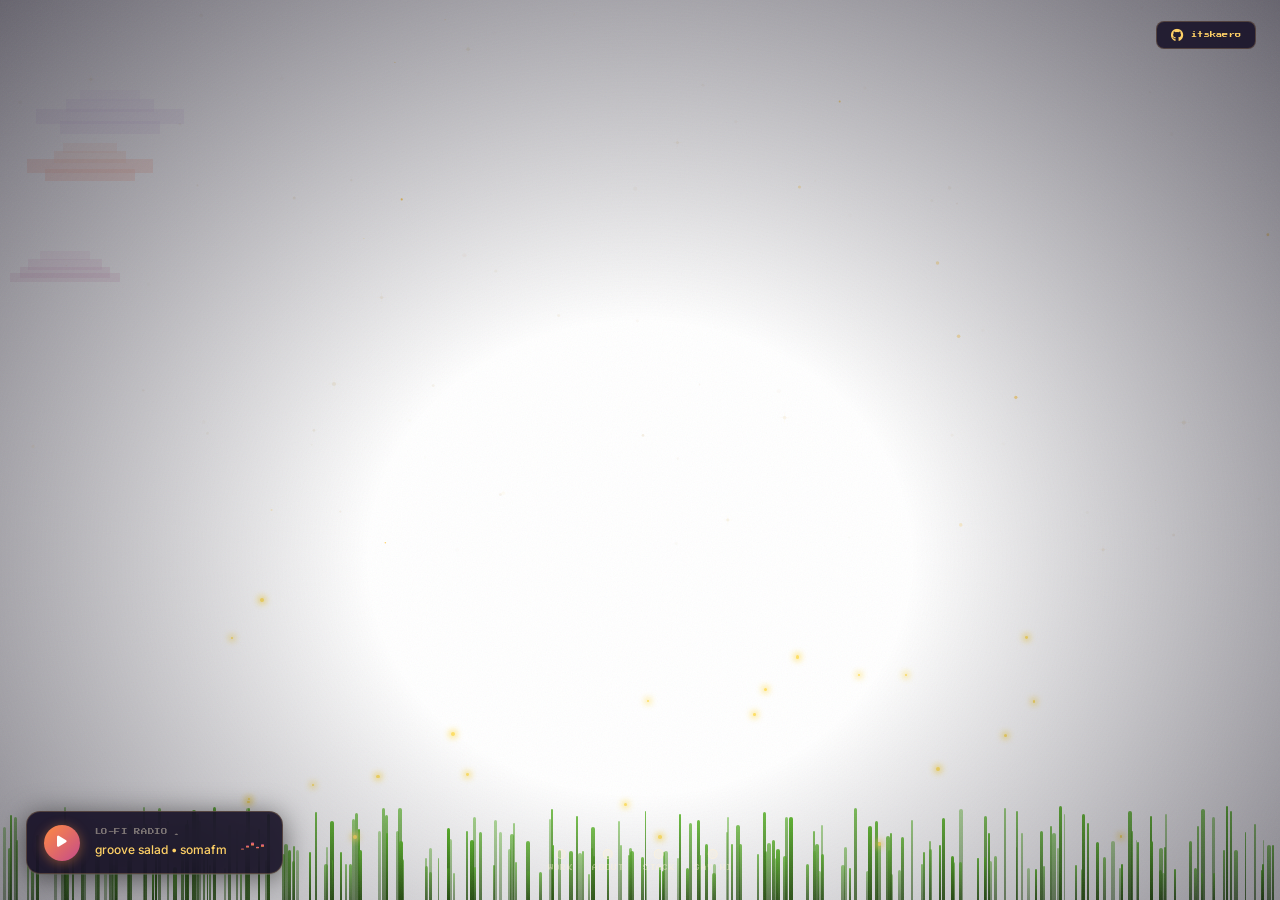
==== index.html @ 616d2897 "Update index.html" ====
﻿<!DOCTYPE html>
<html lang="en">
<head>
  <meta charset="UTF-8" />
  <meta name="viewport" content="width=device-width, initial-scale=1.0" />
  <title>KAERO  lo-fi</title>
  <link href="https://fonts.googleapis.com/css2?family=Press+Start+2P&family=Inter:wght@300;400;500&display=swap" rel="stylesheet" />
  <link rel="stylesheet" href="https://cdnjs.cloudflare.com/ajax/libs/font-awesome/6.5.0/css/all.min.css" />
  <style>
    *, *::before, *::after { margin:0; padding:0; box-sizing:border-box; }
    html, body { width:100%; height:100%; overflow:hidden; font-family:'Inter',sans-serif; }

    /* SCENE */
    #scene {
      position:fixed; inset:0;
      background:url('./banner.png') center center / cover no-repeat;
      overflow:hidden;
    }
    #grain {
      position:absolute; inset:0; z-index:10; pointer-events:none;
      opacity:.055;
      background-image:url("data:image/svg+xml,%3Csvg xmlns='http://www.w3.org/2000/svg' width='250' height='250'%3E%3Cfilter id='n'%3E%3CfeTurbulence type='fractalNoise' baseFrequency='.8' numOctaves='4' stitchTiles='stitch'/%3E%3C/filter%3E%3Crect width='250' height='250' filter='url(%23n)'/%3E%3C/svg%3E");
      background-repeat:repeat;
    }
    #vignette {
      position:absolute; inset:0; z-index:9; pointer-events:none;
      background:radial-gradient(ellipse at 50% 62%, transparent 30%, rgba(8,4,20,.62) 100%);
    }
    #star-canvas { position:absolute; top:0; left:0; width:100%; height:68%; z-index:2; pointer-events:none; }

    /* CLOUDS */
    .cloud { position:absolute; z-index:3; pointer-events:none; }
    .cloud-1 { top:15%; animation:driftCloud 52s linear infinite; }
    .cloud-2 { top:27%; animation:driftCloud 72s linear infinite; animation-delay:-28s; opacity:.5; }
    .cloud-3 { top:9%;  animation:driftCloud 95s linear infinite; animation-delay:-55s; opacity:.32; }
    @keyframes driftCloud { from{left:-270px} to{left:calc(100vw + 270px)} }

    /* GRASS */
    #grass-layer { position:absolute; bottom:0; left:0; right:0; height:21%; z-index:4; pointer-events:none; overflow:hidden; }
    .blade {
      position:absolute; bottom:0; border-radius:2px 2px 0 0;
      transform-origin:bottom center;
      background:linear-gradient(to top,#2a5710,#5cb82a);
      animation:sway ease-in-out infinite;
    }
    @keyframes sway { 0%,100%{transform:rotate(-5deg)} 50%{transform:rotate(5deg)} }

    /* FIREFLIES */
    .ff {
      position:absolute; border-radius:50%; background:#ffe066;
      box-shadow:0 0 6px 2px rgba(255,224,102,.88); z-index:5; pointer-events:none;
      animation:floatFF linear infinite;
    }
    @keyframes floatFF {
      0%  {transform:translate(0,0) scale(0);opacity:0}
      10% {transform:translate(6px,-14px) scale(1);opacity:1}
      50% {transform:translate(-10px,-55px) scale(1.2);opacity:.8}
      90% {opacity:.2}
      100%{transform:translate(4px,-110px) scale(.35);opacity:0}
    }

    /* PLAYER */
    #player {
      position:fixed; bottom:1.6rem; left:1.6rem; z-index:50;
      display:flex; align-items:center; gap:.9rem; padding:.8rem 1.1rem;
      background:rgba(15,9,32,.87); border:1px solid rgba(255,198,115,.22);
      border-radius:14px; backdrop-filter:blur(18px); -webkit-backdrop-filter:blur(18px);
      box-shadow:0 4px 28px rgba(0,0,0,.55); min-width:188px;
      transition:box-shadow .3s;
    }
    #player:hover { box-shadow:0 6px 36px rgba(0,0,0,.6),0 0 20px rgba(255,160,60,.12); }
    #play-btn {
      width:36px; height:36px; border-radius:50%;
      background:linear-gradient(135deg,#FF8B42,#c54b8a); border:none; cursor:pointer;
      display:flex; align-items:center; justify-content:center;
      color:#fff; font-size:.8rem; flex-shrink:0;
      box-shadow:0 2px 12px rgba(255,139,66,.45);
      transition:transform .2s,box-shadow .2s;
    }
    #play-btn:hover{transform:scale(1.12);box-shadow:0 4px 20px rgba(255,139,66,.65)}
    .pmeta{flex:1;min-width:0}
    .plabel{font-family:'Press Start 2P',monospace;font-size:.4rem;color:rgba(255,242,215,.42);letter-spacing:.1em;text-transform:uppercase;margin-bottom:.3rem}
    .ptrack{font-size:.75rem;font-weight:500;color:#FFD166;white-space:nowrap;overflow:hidden;text-overflow:ellipsis}
    .eqw{display:flex;align-items:flex-end;gap:2px;height:16px}
    .eqb{width:3px;border-radius:1px;background:linear-gradient(to top,#FF8B42,#c54b8a);animation:eqB .8s ease-in-out infinite}
    .eqb:nth-child(1){animation-delay:0s;height:4px}
    .eqb:nth-child(2){animation-delay:.1s;height:9px}
    .eqb:nth-child(3){animation-delay:.2s;height:14px}
    .eqb:nth-child(4){animation-delay:.15s;height:7px}
    .eqb:nth-child(5){animation-delay:.05s;height:11px}
    @keyframes eqB{0%,100%{transform:scaleY(.22)}50%{transform:scaleY(1)}}
    .eqw.off .eqb{animation-play-state:paused;transform:scaleY(.22)}

    /* NAV DOTS */
    #nav-dots{position:fixed;bottom:1.8rem;left:50%;transform:translateX(-50%);z-index:50;display:flex;gap:1.2rem;align-items:center}
    .ndot{display:flex;flex-direction:column;align-items:center;gap:.38rem;background:none;border:none;cursor:pointer;padding:0;transition:transform .2s}
    .ndot:hover{transform:translateY(-4px)}
    .ndc{width:10px;height:10px;border-radius:50%;background:rgba(255,242,215,.26);border:1.5px solid rgba(255,242,215,.52);transition:background .25s,box-shadow .25s}
    .ndot:hover .ndc,.ndot.on .ndc{background:#FFD166;box-shadow:0 0 8px rgba(255,209,102,.88),0 0 18px rgba(255,209,102,.28)}
    .ndl{font-family:'Press Start 2P',monospace;font-size:.36rem;color:rgba(255,242,215,.42);letter-spacing:.06em;text-transform:uppercase}
    .ndot:hover .ndl,.ndot.on .ndl{color:#FFD166}

    /* CORNER */
    #corner{position:fixed;top:1.3rem;right:1.5rem;z-index:50;display:flex;gap:.6rem;align-items:center}
    .clink{display:flex;align-items:center;gap:.42rem;padding:.42rem .85rem;background:rgba(15,9,32,.82);border:1px solid rgba(255,198,115,.22);border-radius:8px;backdrop-filter:blur(14px);-webkit-backdrop-filter:blur(14px);color:#FFD166;text-decoration:none;font-family:'Press Start 2P',monospace;font-size:.38rem;letter-spacing:.05em;transition:transform .2s,border-color .2s,box-shadow .2s}
    .clink i{font-size:.82rem}
    .clink:hover{transform:translateY(-2px);border-color:rgba(255,198,115,.5);box-shadow:0 4px 18px rgba(0,0,0,.45)}

    /* PANELS */
    .pbdrop{position:fixed;inset:0;z-index:199;background:rgba(4,2,14,.52);opacity:0;pointer-events:none;transition:opacity .35s;backdrop-filter:blur(2px)}
    .pbdrop.open{opacity:1;pointer-events:auto}
    .panel{position:fixed;top:0;right:-105%;width:min(460px,100vw);height:100%;z-index:200;background:rgba(12,7,28,.94);border-left:1px solid rgba(255,198,115,.17);backdrop-filter:blur(26px);-webkit-backdrop-filter:blur(26px);overflow-y:auto;padding:2rem 1.8rem;transition:right .42s cubic-bezier(.22,1,.36,1);display:flex;flex-direction:column}
    .panel.open{right:0}
    .panel::-webkit-scrollbar{width:3px}
    .panel::-webkit-scrollbar-track{background:transparent}
    .panel::-webkit-scrollbar-thumb{background:rgba(255,198,115,.24);border-radius:3px}
    .ph{display:flex;align-items:center;justify-content:space-between;margin-bottom:1.8rem;padding-bottom:1rem;border-bottom:1px solid rgba(255,198,115,.13)}
    .pht{font-family:'Press Start 2P',monospace;font-size:.58rem;color:#FFD166;letter-spacing:.12em}
    .pclose{width:30px;height:30px;background:none;border:1px solid rgba(255,198,115,.22);border-radius:7px;color:rgba(255,242,215,.52);cursor:pointer;font-size:.7rem;display:flex;align-items:center;justify-content:center;transition:border-color .2s,color .2s}
    .pclose:hover{border-color:#FFD166;color:#FFD166}

    /* project card */
    .pcard{display:flex;flex-direction:column;gap:.6rem;padding:1.15rem 1.1rem;background:rgba(255,255,255,.038);border:1px solid rgba(255,198,115,.14);border-radius:10px;margin-bottom:.85rem;text-decoration:none;color:inherit;position:relative;overflow:hidden;transition:background .22s,border-color .22s,transform .22s}
    .pcard::before{content:'';position:absolute;top:0;left:0;right:0;height:2px;background:linear-gradient(90deg,#FF8B42,#c54b8a);transform:scaleX(0);transform-origin:left;transition:transform .3s}
    .pcard:hover{background:rgba(255,255,255,.065);border-color:rgba(255,198,115,.35);transform:translateX(5px)}
    .pcard:hover::before{transform:scaleX(1)}
    .pct{display:flex;align-items:center;justify-content:space-between}
    .pci{color:#FFD166;font-size:1rem}
    .pca{color:rgba(255,242,215,.22);font-size:.75rem;transition:color .2s,transform .2s}
    .pcard:hover .pca{color:#FFD166;transform:translate(3px,-3px)}
    .pcn{font-family:'Press Start 2P',monospace;font-size:.46rem;color:#f5f0e8;letter-spacing:.04em;line-height:1.9}
    .pcd{font-size:.78rem;color:rgba(255,242,215,.48);line-height:1.65}
    .ptags{display:flex;flex-wrap:wrap;gap:.4rem}
    .ptag{padding:.2rem .65rem;border-radius:99px;font-size:.65rem;font-weight:600;border:1px solid}
    .t-ts{color:#60a5fa;border-color:rgba(96,165,250,.3);background:rgba(96,165,250,.08)}
    .t-py{color:#fbbf24;border-color:rgba(251,191,36,.3);background:rgba(251,191,36,.08)}
    .t-html{color:#fb923c;border-color:rgba(251,146,60,.3);background:rgba(251,146,60,.08)}
    .t-js{color:#facc15;border-color:rgba(250,204,21,.3);background:rgba(250,204,21,.08)}
    .t-med{color:#e879f9;border-color:rgba(232,121,249,.3);background:rgba(232,121,249,.08)}

    /* about rows */
    .arow{display:flex;align-items:flex-start;gap:.85rem;padding:.9rem 0;border-bottom:1px solid rgba(255,198,115,.1)}
    .arow:last-child{border-bottom:none}
    .aric{width:34px;height:34px;border-radius:8px;flex-shrink:0;background:rgba(255,198,115,.08);border:1px solid rgba(255,198,115,.17);display:flex;align-items:center;justify-content:center;color:#FFD166;font-size:.85rem}
    .artx h4{font-family:'Press Start 2P',monospace;font-size:.42rem;color:#f5f0e8;letter-spacing:.05em;margin-bottom:.35rem;line-height:1.9}
    .artx p{font-size:.77rem;color:rgba(255,242,215,.46);line-height:1.65}

    /* stack grid */
    .sgrid{display:grid;grid-template-columns:repeat(4,1fr);gap:.55rem}
    .si{background:rgba(255,255,255,.038);border:1px solid rgba(255,198,115,.13);border-radius:9px;padding:.65rem .35rem;display:flex;flex-direction:column;align-items:center;gap:.4rem;transition:background .2s,border-color .2s}
    .si:hover{background:rgba(255,198,115,.08);border-color:rgba(255,198,115,.3)}
    .si i{font-size:1.05rem}
    .si span{font-size:.54rem;color:rgba(255,242,215,.4);text-align:center;line-height:1.4}

    /* contact */
    .cclink{display:flex;align-items:center;gap:.75rem;padding:.85rem 1rem;background:rgba(255,255,255,.038);border:1px solid rgba(255,198,115,.14);border-radius:10px;text-decoration:none;color:rgba(255,242,215,.72);font-size:.83rem;margin-bottom:.7rem;transition:background .2s,border-color .2s,color .2s}
    .cclink:hover{background:rgba(255,198,115,.08);border-color:rgba(255,198,115,.38);color:#FFD166}
    .cclink i{width:18px;text-align:center;color:#FFD166;font-size:.9rem}

    .pbt{font-size:.82rem;color:rgba(255,242,215,.5);line-height:1.75;margin-bottom:1.4rem}
    .pbt em{color:#FFD166;font-style:normal}

    @media(max-width:500px){.panel{width:100vw}#player{bottom:3.8rem;min-width:160px}#nav-dots{gap:.9rem}}
  </style>
</head>
<body>
<div id="scene">
  <canvas id="star-canvas"></canvas>
  <div id="grain"></div>
  <div id="vignette"></div>
  <div class="cloud cloud-1">
    <svg width="180" height="54" viewBox="0 0 180 54" fill="none" xmlns="http://www.w3.org/2000/svg">
      <rect x="45" y="34" width="90"  height="12" fill="rgba(255,210,195,.44)"/>
      <rect x="27" y="24" width="126" height="14" fill="rgba(255,210,195,.44)"/>
      <rect x="54" y="16" width="72"  height="12" fill="rgba(255,220,205,.38)"/>
      <rect x="63" y="8"  width="54"  height="10" fill="rgba(255,225,210,.32)"/>
    </svg>
  </div>
  <div class="cloud cloud-2">
    <svg width="130" height="42" viewBox="0 0 130 42" fill="none">
      <rect x="20" y="24" width="90"  height="11" fill="rgba(215,158,192,.38)"/>
      <rect x="10" y="30" width="110" height="9"  fill="rgba(215,158,192,.38)"/>
      <rect x="28" y="16" width="74"  height="11" fill="rgba(225,168,202,.33)"/>
      <rect x="40" y="8"  width="50"  height="9"  fill="rgba(230,174,208,.28)"/>
    </svg>
  </div>
  <div class="cloud cloud-3">
    <svg width="220" height="60" viewBox="0 0 220 60" fill="none">
      <rect x="60" y="40" width="100" height="13" fill="rgba(185,148,218,.32)"/>
      <rect x="36" y="28" width="148" height="15" fill="rgba(185,148,218,.32)"/>
      <rect x="66" y="18" width="88"  height="13" fill="rgba(195,156,226,.28)"/>
      <rect x="80" y="9"  width="60"  height="11" fill="rgba(200,161,230,.22)"/>
    </svg>
  </div>
  <div id="grass-layer"></div>
</div>

<div id="corner">
  <a class="clink" href="https://github.com/itskaero" target="_blank" rel="noopener">
    <i class="fab fa-github"></i> itskaero
  </a>
</div>

<div id="player">
  <button id="play-btn" aria-label="Play lo-fi radio">
    <i class="fas fa-play" id="play-ico"></i>
  </button>
  <div class="pmeta">
    <div class="plabel">lo-fi radio &#x2601;</div>
    <div class="ptrack">groove salad &#x2022; somafm</div>
  </div>
  <div class="eqw off" id="eqw">
    <div class="eqb"></div><div class="eqb"></div><div class="eqb"></div>
    <div class="eqb"></div><div class="eqb"></div>
  </div>
</div>

<audio id="lofi-audio" loop preload="none">
  <source src="https://ice6.somafm.com/groovesalad-128-mp3" type="audio/mpeg"/>
  <source src="https://ice2.somafm.com/groovesalad-128-mp3" type="audio/mpeg"/>
</audio>

<div id="nav-dots">
  <button class="ndot" onclick="openPanel('projects')">
    <div class="ndc"></div><span class="ndl">work</span>
  </button>
  <button class="ndot" onclick="openPanel('about')">
    <div class="ndc"></div><span class="ndl">about</span>
  </button>
  <button class="ndot" onclick="openPanel('stack')">
    <div class="ndc"></div><span class="ndl">stack</span>
  </button>
  <button class="ndot" onclick="openPanel('contact')">
    <div class="ndc"></div><span class="ndl">say hi</span>
  </button>
</div>

<div class="pbdrop" id="backdrop" onclick="closePanel()"></div>

<div class="panel" id="panel-projects">
  <div class="ph">
    <span class="pht">// my work</span>
    <button class="pclose" onclick="closePanel()"><i class="fas fa-xmark"></i></button>
  </div>
  <a class="pcard" href="https://github.com/itskaero/clinicalledger" target="_blank" rel="noopener">
    <div class="pct"><i class="fas fa-notes-medical pci"></i><i class="fas fa-arrow-up-right pca"></i></div>
    <div class="pcn">clinicalledger</div>
    <p class="pcd">A GitHub-style collaborative platform transforming clinical notes, cases &amp; monthly insights into shared medical knowledge.</p>
    <div class="ptags"><span class="ptag t-ts">TypeScript</span><span class="ptag t-med">Healthcare</span></div>
  </a>
  <a class="pcard" href="https://github.com/itskaero/brawlhalla-leaderboard" target="_blank" rel="noopener">
    <div class="pct"><i class="fas fa-trophy pci"></i><i class="fas fa-arrow-up-right pca"></i></div>
    <div class="pcn">brawlhalla-leaderboard</div>
    <p class="pcd">Generates &amp; uploads leaderboard images for Brawlhalla players using their IDs, with optional webhook delivery.</p>
    <div class="ptags"><span class="ptag t-py">Python</span></div>
  </a>
  <a class="pcard" href="https://itskaero.github.io/antibiotogram" target="_blank" rel="noopener">
    <div class="pct"><i class="fas fa-bacterium pci"></i><i class="fas fa-arrow-up-right pca"></i></div>
    <div class="pcn">antibiotogram</div>
    <p class="pcd">Interactive antibiogram reference tool for rapid clinical decision support &mdash; navigate antibiotic susceptibility fast.</p>
    <div class="ptags"><span class="ptag t-html">HTML</span><span class="ptag t-med">Medical</span></div>
  </a>
  <a class="pcard" href="https://itskaero.github.io/opd-tracker" target="_blank" rel="noopener">
    <div class="pct"><i class="fas fa-clipboard-list pci"></i><i class="fas fa-arrow-up-right pca"></i></div>
    <div class="pcn">opd-tracker</div>
    <p class="pcd">Outpatient department tracker for patient data, appointments &amp; clinical flow &mdash; lightweight JavaScript frontend.</p>
    <div class="ptags"><span class="ptag t-js">JavaScript</span><span class="ptag t-med">Clinical</span></div>
  </a>
  <a class="pcard" href="https://itskaero.github.io/antiobiome" target="_blank" rel="noopener">
    <div class="pct"><i class="fas fa-baby pci"></i><i class="fas fa-arrow-up-right pca"></i></div>
    <div class="pcn">antibiome</div>
    <p class="pcd">Ward antibiogram utility tailored for  susceptibility profiles &amp; ward care settings.</p>
    <div class="ptags"><span class="ptag t-js">JavaScript</span><span class="ptag t-med">NICU</span></div>
  </a>
</div>

<div class="panel" id="panel-about">
  <div class="ph">
    <span class="pht">// about me</span>
    <button class="pclose" onclick="closePanel()"><i class="fas fa-xmark"></i></button>
  </div>
  <p class="pbt">Medical graduate &amp; hobbyist developer building intelligent tools at the intersection of <em>clinical practice and technology</em> &mdash; optimising workflows, improving outcomes, automating the tedious.</p>
  <div class="arow">
    <div class="aric"><i class="fas fa-hospital"></i></div>
    <div class="artx"><h4>Medical Technology</h4><p>Induction &amp; rotation tracking, clinical workflow automation, medical calculators &amp; hospital productivity dashboards.</p></div>
  </div>
  <div class="arow">
    <div class="aric"><i class="fas fa-robot"></i></div>
    <div class="artx"><h4>Bots &amp; Automation</h4><p>Advanced Discord bots, moderation systems, image generation pipelines &amp; custom stat leaderboards.</p></div>
  </div>
  <div class="arow">
    <div class="aric"><i class="fas fa-gamepad"></i></div>
    <div class="artx"><h4>Gaming Utilities</h4><p>Game stat dashboards, custom API integrations &amp; image-based ranking systems for competitive communities.</p></div>
  </div>
  <div class="arow">
    <div class="aric"><i class="fas fa-palette"></i></div>
    <div class="artx"><h4>Creative Side</h4><p>Sketching, digital drawing, photography &amp; gaming content &mdash; creativity in every line of code.</p></div>
  </div>
</div>

<div class="panel" id="panel-stack">
  <div class="ph">
    <span class="pht">// tech stack</span>
    <button class="pclose" onclick="closePanel()"><i class="fas fa-xmark"></i></button>
  </div>
  <p class="pbt">Languages, frameworks &amp; tools I reach for when building.</p>
  <div class="sgrid">
    <div class="si"><i class="fab fa-html5"     style="color:#fb923c"></i><span>HTML</span></div>
    <div class="si"><i class="fab fa-css3-alt"  style="color:#60a5fa"></i><span>CSS</span></div>
    <div class="si"><i class="fab fa-js-square" style="color:#facc15"></i><span>JS</span></div>
    <div class="si"><i class="fab fa-python"    style="color:#60a5fa"></i><span>Python</span></div>
    <div class="si"><i class="fab fa-vuejs"     style="color:#4ade80"></i><span>Vue</span></div>
    <div class="si"><i class="fab fa-node-js"   style="color:#4ade80"></i><span>Node</span></div>
    <div class="si"><i class="fab fa-git-alt"   style="color:#fb923c"></i><span>Git</span></div>
    <div class="si"><i class="fab fa-github"    style="color:#e0e6f0"></i><span>GitHub</span></div>
    <div class="si"><i class="fab fa-discord"   style="color:#818cf8"></i><span>Discord</span></div>
    <div class="si"><i class="fas fa-database"  style="color:#fbbf24"></i><span>REST APIs</span></div>
    <div class="si"><i class="fas fa-terminal"  style="color:#e879f9"></i><span>Scripting</span></div>
    <div class="si"><i class="fas fa-heartbeat" style="color:#f87171"></i><span>MedTech</span></div>
  </div>
</div>

<div class="panel" id="panel-contact">
  <div class="ph">
    <span class="pht">// say hi</span>
    <button class="pclose" onclick="closePanel()"><i class="fas fa-xmark"></i></button>
  </div>
  <p class="pbt">Building something in healthcare or want to collaborate? Always open to a chat.</p>
  <a class="cclink" href="mailto:itskaerox@gmail.com"><i class="fas fa-envelope"></i> itskaerox@gmail.com</a>
  <a class="cclink" href="https://github.com/itskaerox" target="_blank" rel="noopener"><i class="fab fa-github"></i> github.com/itskaerox</a>
  <a class="cclink" href="https://discord.com/users/kae._.ro" target="_blank" rel="noopener"><i class="fab fa-discord"></i> kae._.ro on Discord</a>
</div>

<script>
  /* STARS */
  (function(){
    const c=document.getElementById('star-canvas'),x=c.getContext('2d');
    let S=[];
    function resize(){c.width=window.innerWidth;c.height=window.innerHeight*.68;spawn();}
    function rand(a,b){return Math.random()*(b-a)+a;}
    function spawn(){
      S=[];
      const n=Math.floor(c.width*c.height/5600);
      for(let i=0;i<n;i++){
        S.push({
          x:rand(0,c.width),y:rand(0,c.height*.92),
          r:rand(.55,2.2),base:rand(.25,1),
          spd:rand(.008,.025),ph:rand(0,Math.PI*2),
          gold:Math.random()>.82
        });
      }
    }
    let t=0;
    function draw(){
      x.clearRect(0,0,c.width,c.height);
      t+=.014;
      S.forEach(s=>{
        const a=s.base*(.4+.6*Math.sin(t*s.spd*55+s.ph));
        x.beginPath();
        x.arc(s.x,s.y,s.r,0,Math.PI*2);
        x.fillStyle=s.gold?`rgba(255,209,102,${a})`:`rgba(245,239,228,${a})`;
        x.fill();
        if(s.r>1.55&&a>.55){
          x.strokeStyle=`rgba(255,238,200,${a*.4})`;
          x.lineWidth=.5;
          x.beginPath();
          x.moveTo(s.x-s.r*2.8,s.y);x.lineTo(s.x+s.r*2.8,s.y);
          x.moveTo(s.x,s.y-s.r*2.8);x.lineTo(s.x,s.y+s.r*2.8);
          x.stroke();
        }
      });
      requestAnimationFrame(draw);
    }
    window.addEventListener('resize',resize);
    resize();draw();
  })();

  /* GRASS */
  (function(){
    const layer=document.getElementById('grass-layer');
    const n=Math.floor(window.innerWidth/5.2);
    for(let i=0;i<n;i++){
      const b=document.createElement('div');
      b.className='blade';
      const h=26+Math.random()*68;
      b.style.cssText=`left:${(i/n)*100+(Math.random()-.5)*2}%;height:${h}px;opacity:${.44+Math.random()*.56};animation-duration:${1.8+Math.random()*3}s;animation-delay:${Math.random()*-5}s;width:${1.5+Math.random()*2.5}px`;
      layer.appendChild(b);
    }
  })();

  /* FIREFLIES */
  (function(){
    const scene=document.getElementById('scene');
    function make(){
      const f=document.createElement('div');
      f.className='ff';
      const sz=2+Math.random()*2;
      f.style.cssText=`left:${8+Math.random()*84}%;bottom:${6+Math.random()*28}%;width:${sz}px;height:${sz}px;animation-duration:${4.5+Math.random()*6}s;animation-delay:${Math.random()*-8}s`;
      scene.appendChild(f);
      setTimeout(()=>f.remove(),13000);
    }
    for(let i=0;i<22;i++) make();
    setInterval(make,700);
  })();

  /* MUSIC */
  const audio=document.getElementById('lofi-audio');
  const btn=document.getElementById('play-btn');
  const ico=document.getElementById('play-ico');
  const eqw=document.getElementById('eqw');
  let playing=false;
  btn.addEventListener('click',()=>{
    if(playing){
      audio.pause();
      ico.className='fas fa-play';
      eqw.classList.add('off');
      playing=false;
    }else{
      audio.play().catch(()=>{});
      ico.className='fas fa-pause';
      eqw.classList.remove('off');
      playing=true;
    }
  });

  /* PANELS */
  const backdrop=document.getElementById('backdrop');
  let active=null;
  function openPanel(name){
    if(active) document.getElementById('panel-'+active).classList.remove('open');
    active=name;
    document.getElementById('panel-'+name).classList.add('open');
    backdrop.classList.add('open');
    document.querySelectorAll('.ndot').forEach(d=>{
      d.classList.toggle('on',(d.getAttribute('onclick')||'').includes(name));
    });
  }
  function closePanel(){
    if(active) document.getElementById('panel-'+active).classList.remove('open');
    active=null;
    backdrop.classList.remove('open');
    document.querySelectorAll('.ndot').forEach(d=>d.classList.remove('on'));
  }
  document.addEventListener('keydown',e=>{
    if(e.key==='Escape') closePanel();
    if(e.key===' '&&e.target===document.body){e.preventDefault();btn.click();}
  });
</script>
</body>
</html>
</html>
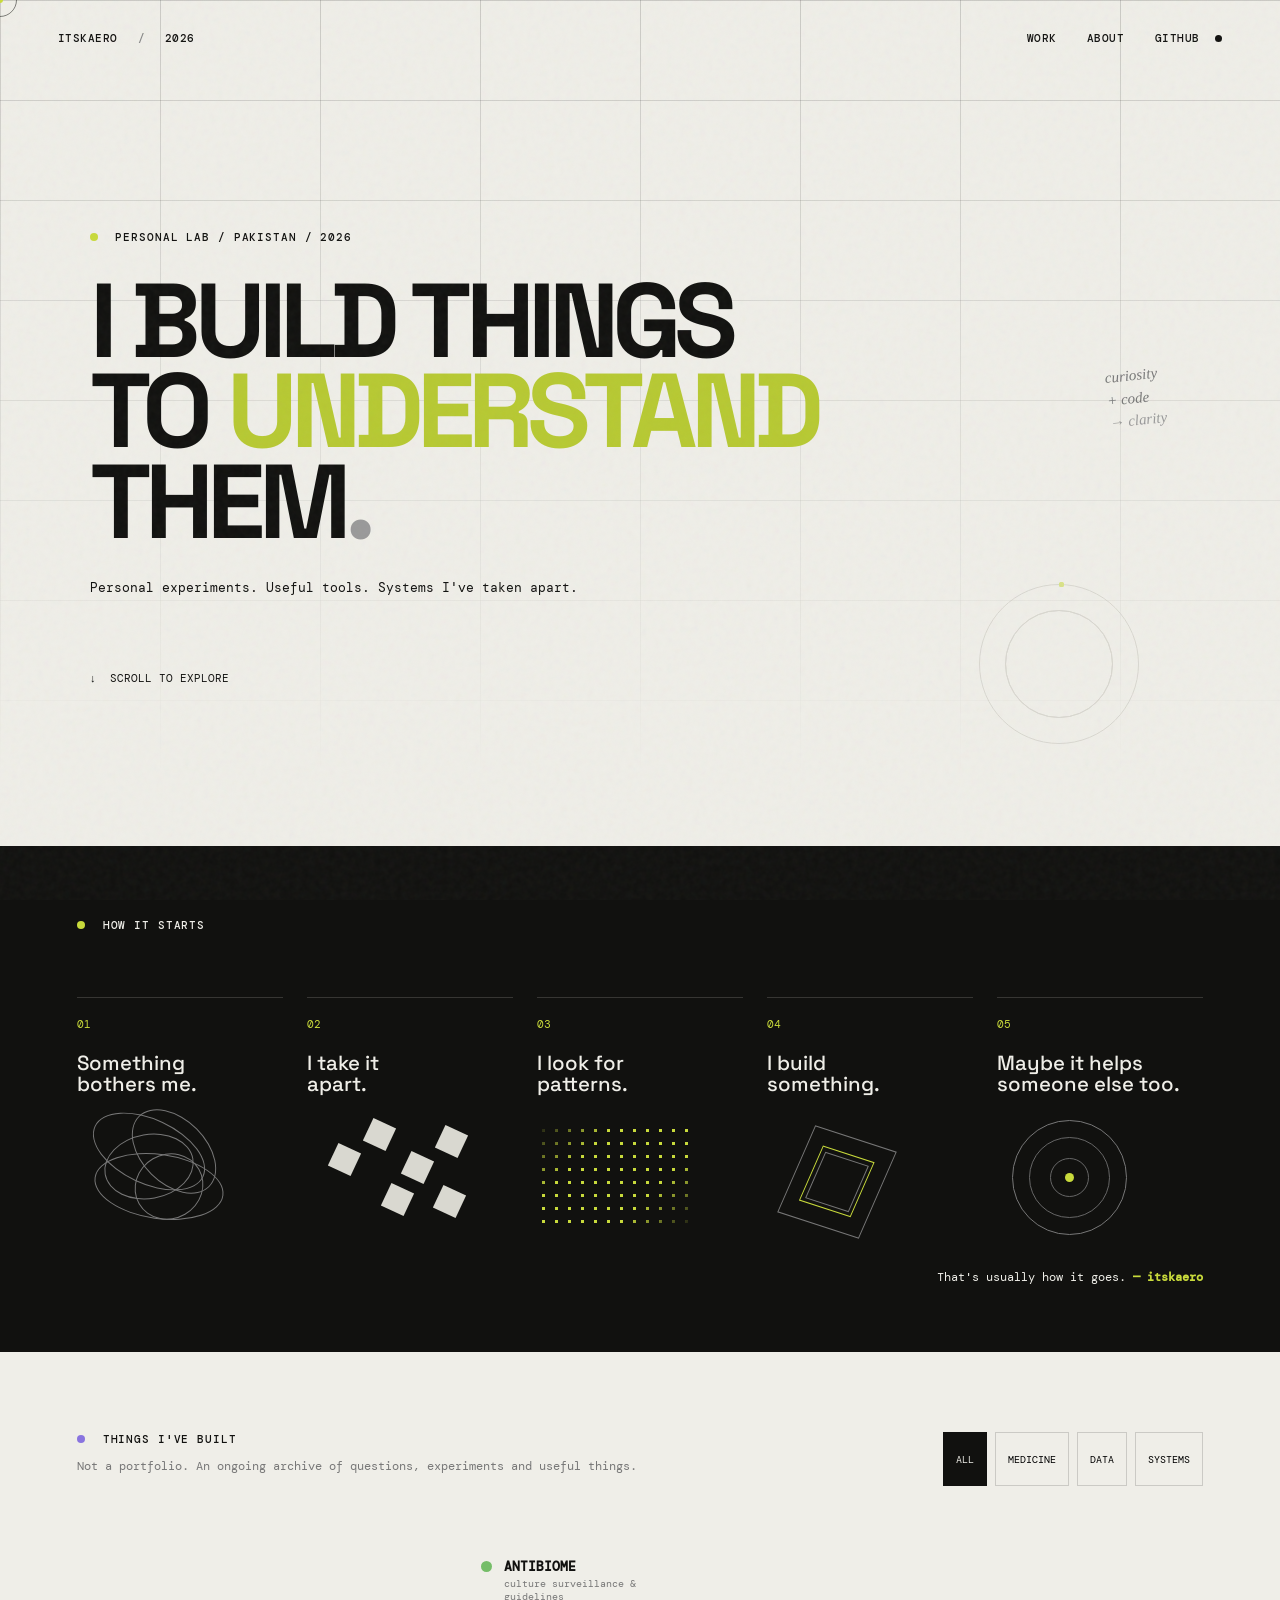
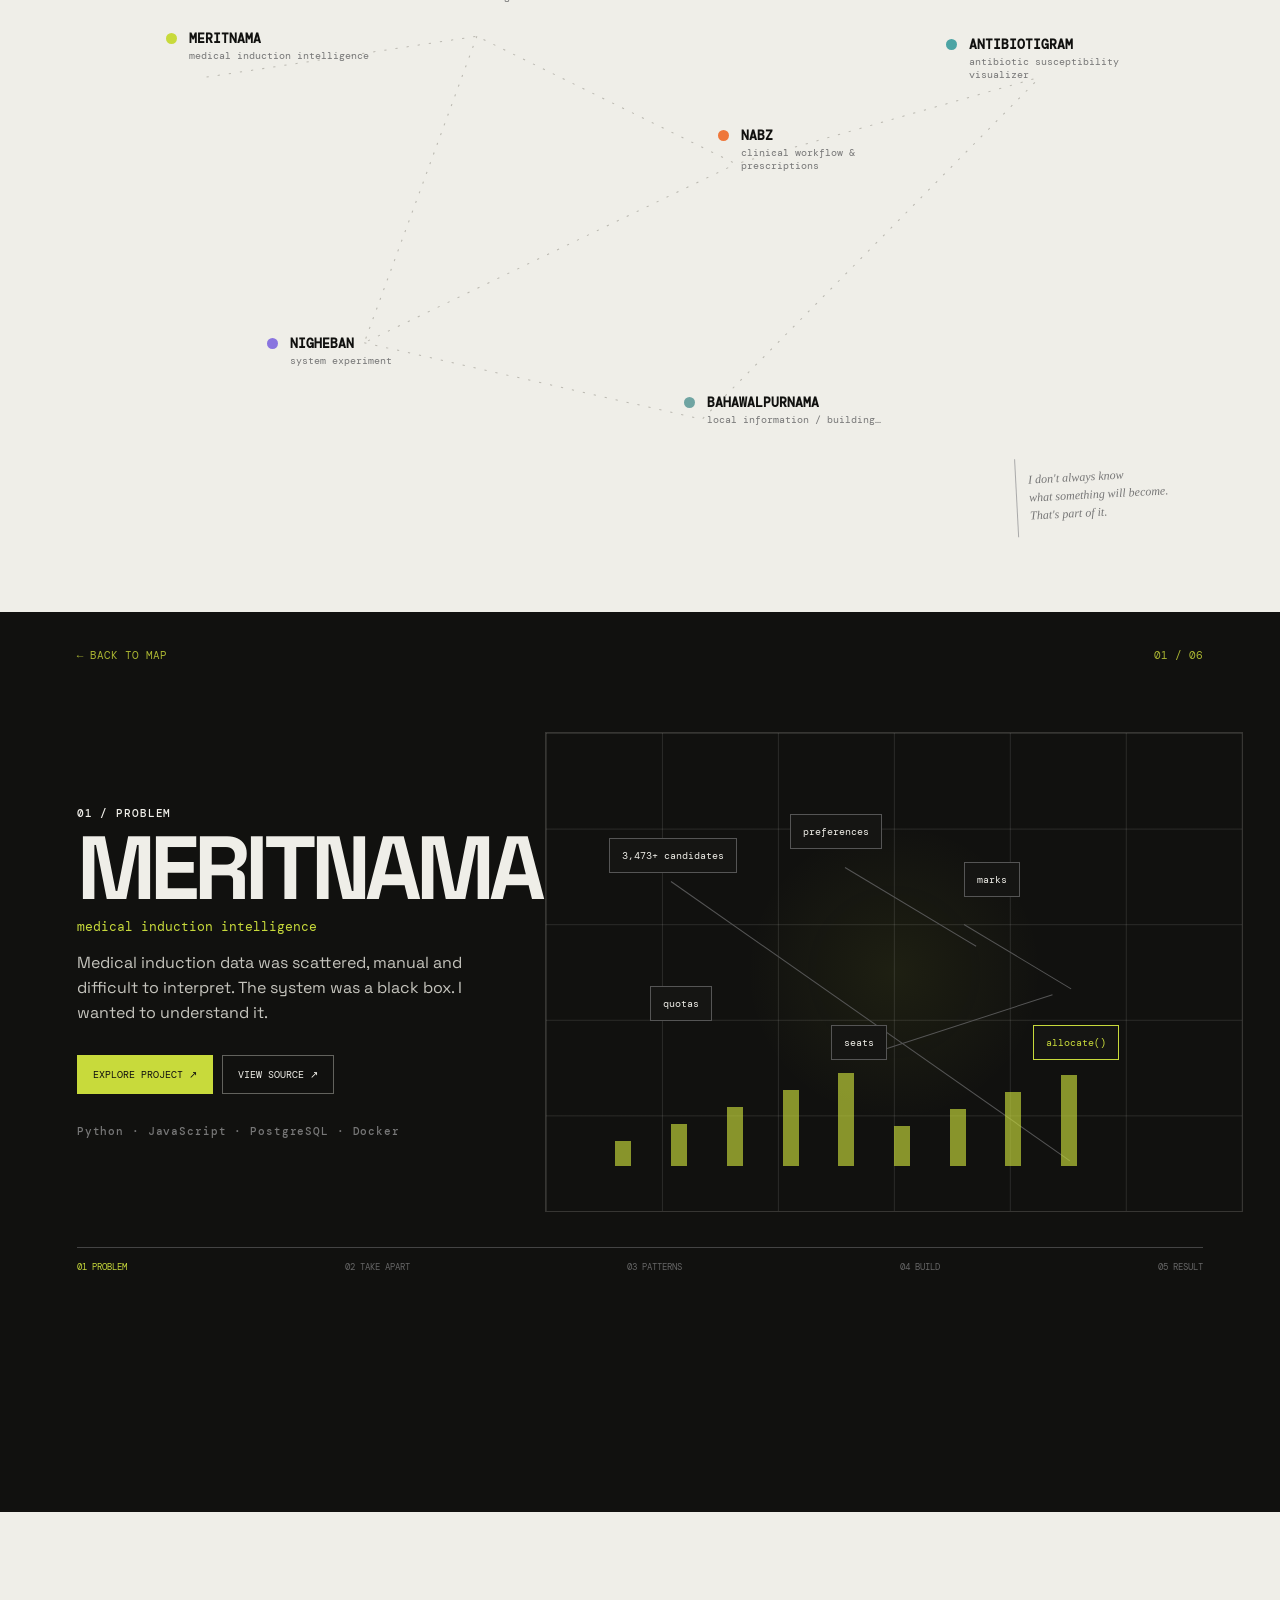
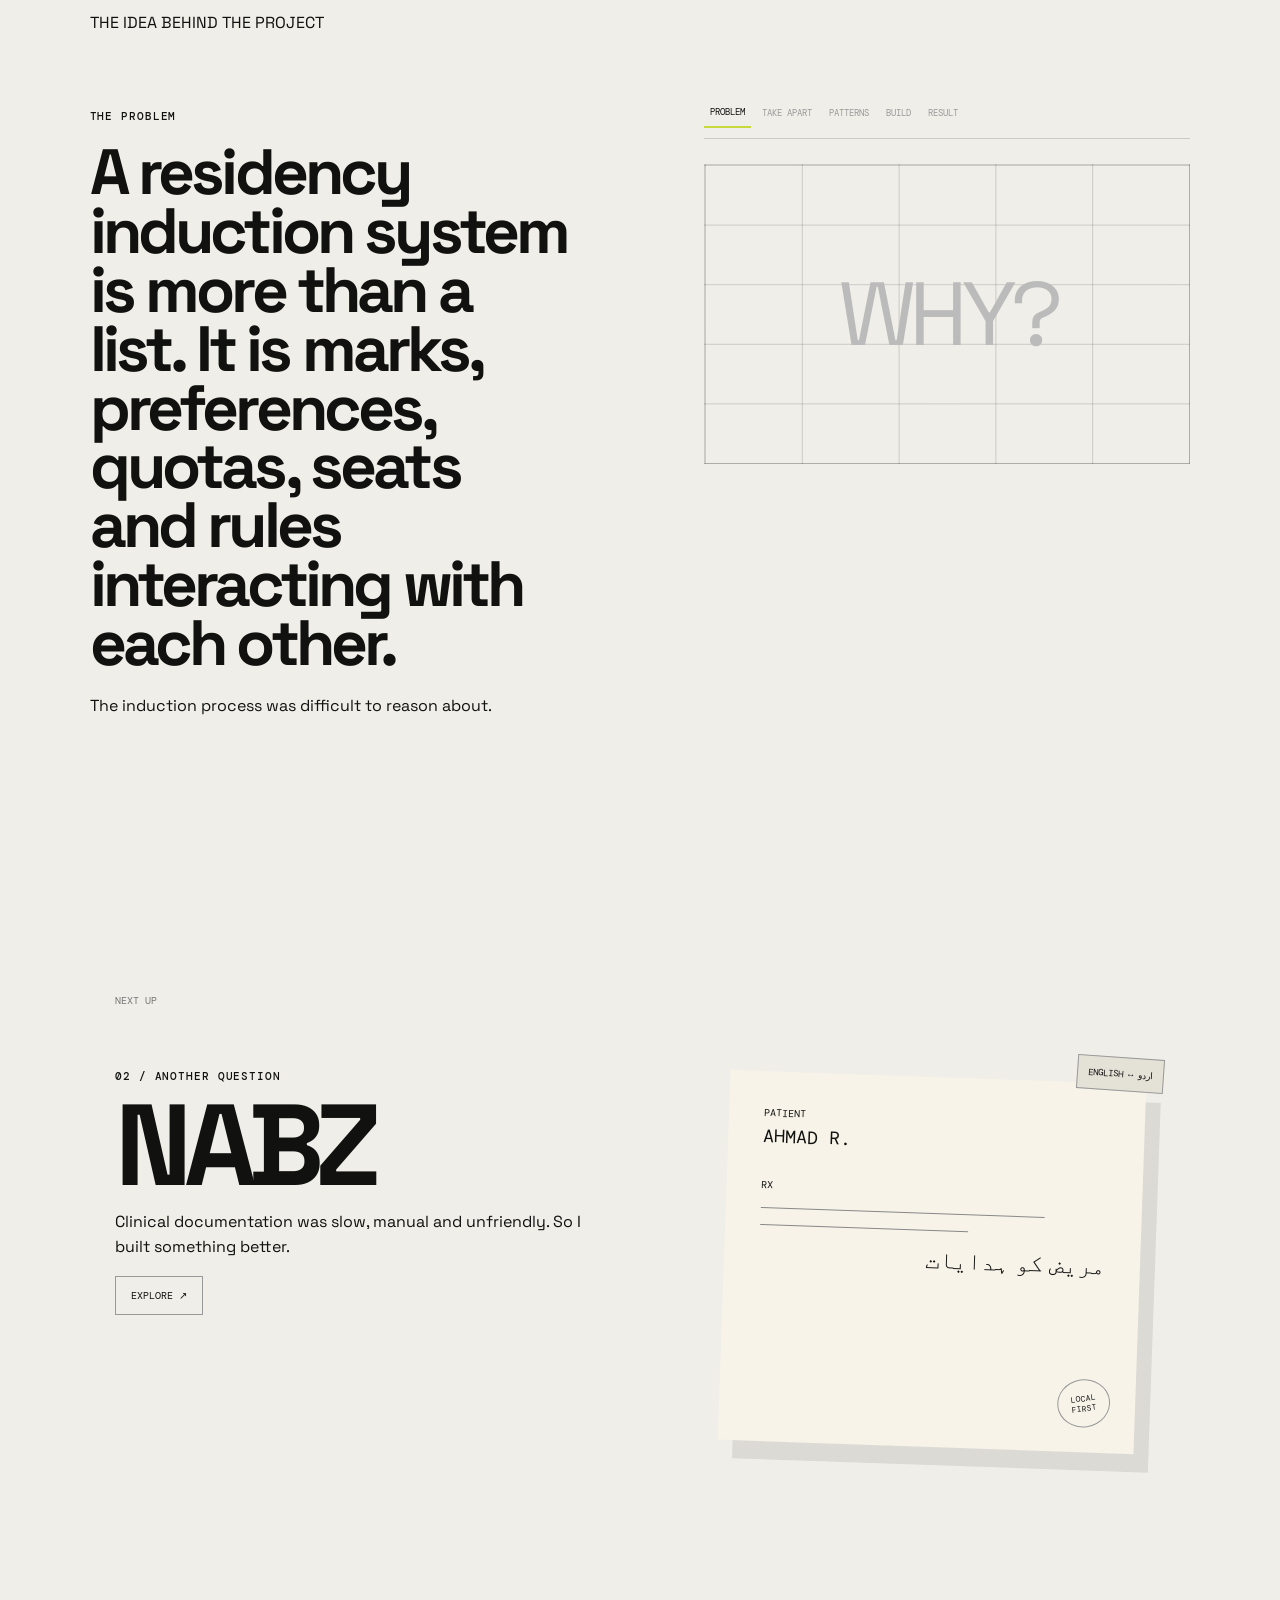
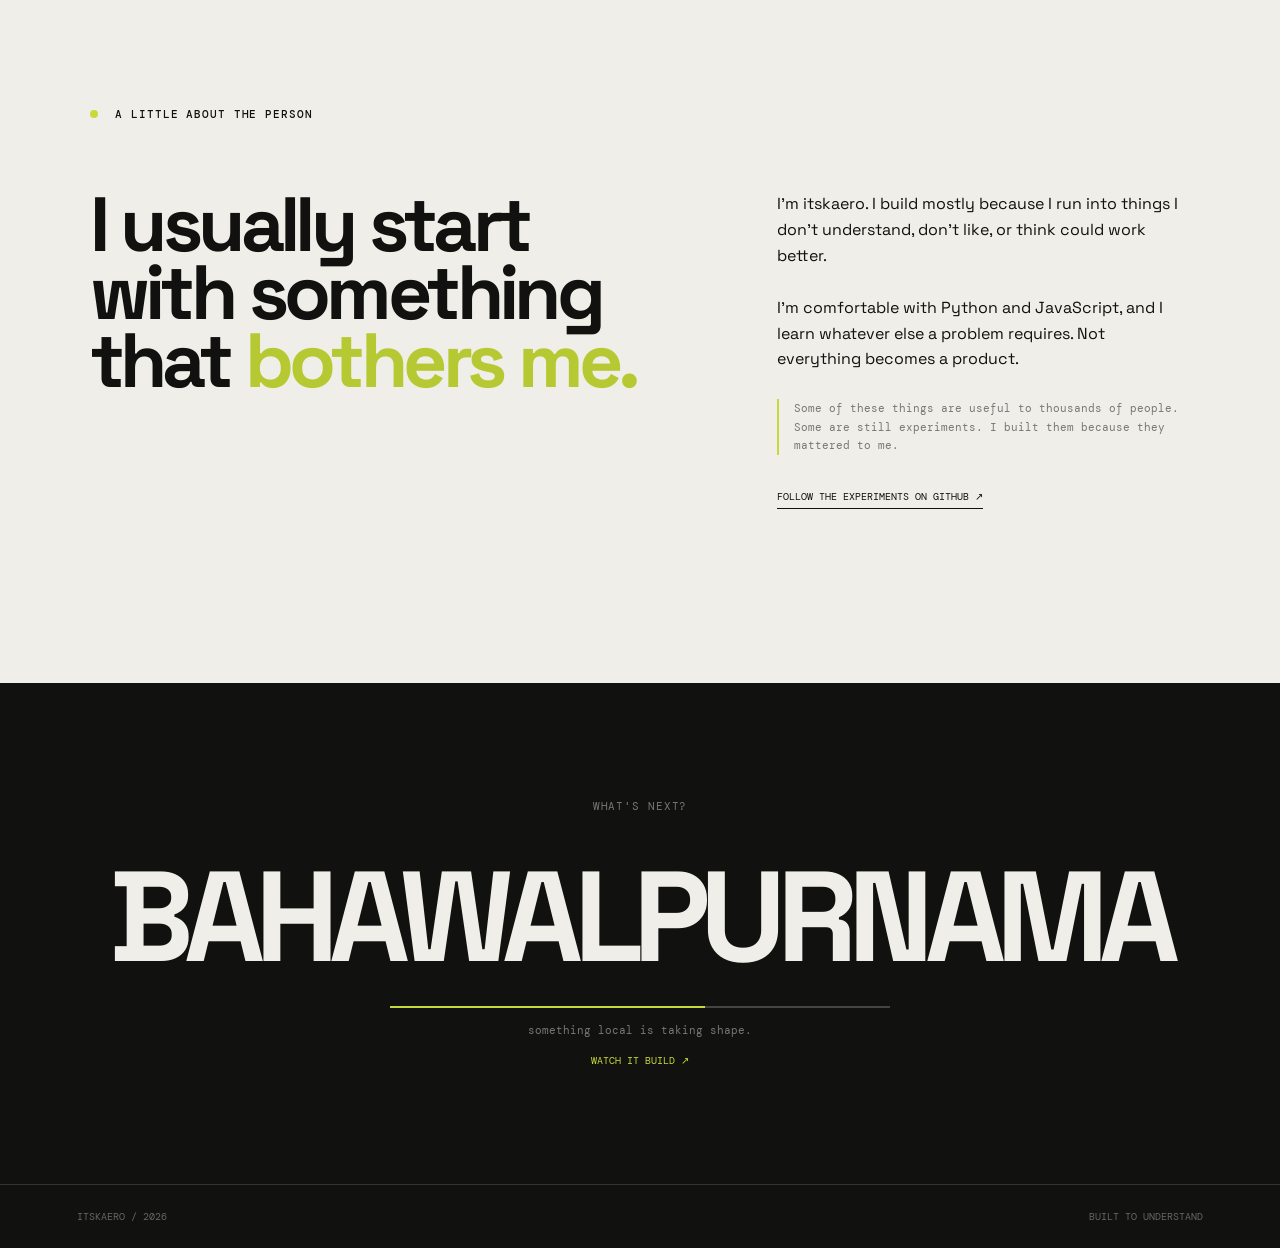
==== commit 7a29d94a: "Add files via upload" ====
--- a/index.html
+++ b/index.html
@@ -1,451 +1,190 @@
-﻿<!DOCTYPE html>
+<!doctype html>
 <html lang="en">
 <head>
-  <meta charset="UTF-8" />
-  <meta name="viewport" content="width=device-width, initial-scale=1.0" />
-  <title>KAERO  lo-fi</title>
-  <link href="https://fonts.googleapis.com/css2?family=Press+Start+2P&family=Inter:wght@300;400;500&display=swap" rel="stylesheet" />
-  <link rel="stylesheet" href="https://cdnjs.cloudflare.com/ajax/libs/font-awesome/6.5.0/css/all.min.css" />
-  <style>
-    *, *::before, *::after { margin:0; padding:0; box-sizing:border-box; }
-    html, body { width:100%; height:100%; overflow:hidden; font-family:'Inter',sans-serif; }
-
-    /* SCENE */
-    #scene {
-      position:fixed; inset:0;
-      background:url('./banner.png') center center / cover no-repeat;
-      overflow:hidden;
-    }
-    #grain {
-      position:absolute; inset:0; z-index:10; pointer-events:none;
-      opacity:.055;
-      background-image:url("data:image/svg+xml,%3Csvg xmlns='http://www.w3.org/2000/svg' width='250' height='250'%3E%3Cfilter id='n'%3E%3CfeTurbulence type='fractalNoise' baseFrequency='.8' numOctaves='4' stitchTiles='stitch'/%3E%3C/filter%3E%3Crect width='250' height='250' filter='url(%23n)'/%3E%3C/svg%3E");
-      background-repeat:repeat;
-    }
-    #vignette {
-      position:absolute; inset:0; z-index:9; pointer-events:none;
-      background:radial-gradient(ellipse at 50% 62%, transparent 30%, rgba(8,4,20,.62) 100%);
-    }
-    #star-canvas { position:absolute; top:0; left:0; width:100%; height:68%; z-index:2; pointer-events:none; }
-
-    /* CLOUDS */
-    .cloud { position:absolute; z-index:3; pointer-events:none; }
-    .cloud-1 { top:15%; animation:driftCloud 52s linear infinite; }
-    .cloud-2 { top:27%; animation:driftCloud 72s linear infinite; animation-delay:-28s; opacity:.5; }
-    .cloud-3 { top:9%;  animation:driftCloud 95s linear infinite; animation-delay:-55s; opacity:.32; }
-    @keyframes driftCloud { from{left:-270px} to{left:calc(100vw + 270px)} }
-
-    /* GRASS */
-    #grass-layer { position:absolute; bottom:0; left:0; right:0; height:21%; z-index:4; pointer-events:none; overflow:hidden; }
-    .blade {
-      position:absolute; bottom:0; border-radius:2px 2px 0 0;
-      transform-origin:bottom center;
-      background:linear-gradient(to top,#2a5710,#5cb82a);
-      animation:sway ease-in-out infinite;
-    }
-    @keyframes sway { 0%,100%{transform:rotate(-5deg)} 50%{transform:rotate(5deg)} }
-
-    /* FIREFLIES */
-    .ff {
-      position:absolute; border-radius:50%; background:#ffe066;
-      box-shadow:0 0 6px 2px rgba(255,224,102,.88); z-index:5; pointer-events:none;
-      animation:floatFF linear infinite;
-    }
-    @keyframes floatFF {
-      0%  {transform:translate(0,0) scale(0);opacity:0}
-      10% {transform:translate(6px,-14px) scale(1);opacity:1}
-      50% {transform:translate(-10px,-55px) scale(1.2);opacity:.8}
-      90% {opacity:.2}
-      100%{transform:translate(4px,-110px) scale(.35);opacity:0}
-    }
-
-    /* PLAYER */
-    #player {
-      position:fixed; bottom:1.6rem; left:1.6rem; z-index:50;
-      display:flex; align-items:center; gap:.9rem; padding:.8rem 1.1rem;
-      background:rgba(15,9,32,.87); border:1px solid rgba(255,198,115,.22);
-      border-radius:14px; backdrop-filter:blur(18px); -webkit-backdrop-filter:blur(18px);
-      box-shadow:0 4px 28px rgba(0,0,0,.55); min-width:188px;
-      transition:box-shadow .3s;
-    }
-    #player:hover { box-shadow:0 6px 36px rgba(0,0,0,.6),0 0 20px rgba(255,160,60,.12); }
-    #play-btn {
-      width:36px; height:36px; border-radius:50%;
-      background:linear-gradient(135deg,#FF8B42,#c54b8a); border:none; cursor:pointer;
-      display:flex; align-items:center; justify-content:center;
-      color:#fff; font-size:.8rem; flex-shrink:0;
-      box-shadow:0 2px 12px rgba(255,139,66,.45);
-      transition:transform .2s,box-shadow .2s;
-    }
-    #play-btn:hover{transform:scale(1.12);box-shadow:0 4px 20px rgba(255,139,66,.65)}
-    .pmeta{flex:1;min-width:0}
-    .plabel{font-family:'Press Start 2P',monospace;font-size:.4rem;color:rgba(255,242,215,.42);letter-spacing:.1em;text-transform:uppercase;margin-bottom:.3rem}
-    .ptrack{font-size:.75rem;font-weight:500;color:#FFD166;white-space:nowrap;overflow:hidden;text-overflow:ellipsis}
-    .eqw{display:flex;align-items:flex-end;gap:2px;height:16px}
-    .eqb{width:3px;border-radius:1px;background:linear-gradient(to top,#FF8B42,#c54b8a);animation:eqB .8s ease-in-out infinite}
-    .eqb:nth-child(1){animation-delay:0s;height:4px}
-    .eqb:nth-child(2){animation-delay:.1s;height:9px}
-    .eqb:nth-child(3){animation-delay:.2s;height:14px}
-    .eqb:nth-child(4){animation-delay:.15s;height:7px}
-    .eqb:nth-child(5){animation-delay:.05s;height:11px}
-    @keyframes eqB{0%,100%{transform:scaleY(.22)}50%{transform:scaleY(1)}}
-    .eqw.off .eqb{animation-play-state:paused;transform:scaleY(.22)}
-
-    /* NAV DOTS */
-    #nav-dots{position:fixed;bottom:1.8rem;left:50%;transform:translateX(-50%);z-index:50;display:flex;gap:1.2rem;align-items:center}
-    .ndot{display:flex;flex-direction:column;align-items:center;gap:.38rem;background:none;border:none;cursor:pointer;padding:0;transition:transform .2s}
-    .ndot:hover{transform:translateY(-4px)}
-    .ndc{width:10px;height:10px;border-radius:50%;background:rgba(255,242,215,.26);border:1.5px solid rgba(255,242,215,.52);transition:background .25s,box-shadow .25s}
-    .ndot:hover .ndc,.ndot.on .ndc{background:#FFD166;box-shadow:0 0 8px rgba(255,209,102,.88),0 0 18px rgba(255,209,102,.28)}
-    .ndl{font-family:'Press Start 2P',monospace;font-size:.36rem;color:rgba(255,242,215,.42);letter-spacing:.06em;text-transform:uppercase}
-    .ndot:hover .ndl,.ndot.on .ndl{color:#FFD166}
-
-    /* CORNER */
-    #corner{position:fixed;top:1.3rem;right:1.5rem;z-index:50;display:flex;gap:.6rem;align-items:center}
-    .clink{display:flex;align-items:center;gap:.42rem;padding:.42rem .85rem;background:rgba(15,9,32,.82);border:1px solid rgba(255,198,115,.22);border-radius:8px;backdrop-filter:blur(14px);-webkit-backdrop-filter:blur(14px);color:#FFD166;text-decoration:none;font-family:'Press Start 2P',monospace;font-size:.38rem;letter-spacing:.05em;transition:transform .2s,border-color .2s,box-shadow .2s}
-    .clink i{font-size:.82rem}
-    .clink:hover{transform:translateY(-2px);border-color:rgba(255,198,115,.5);box-shadow:0 4px 18px rgba(0,0,0,.45)}
-
-    /* PANELS */
-    .pbdrop{position:fixed;inset:0;z-index:199;background:rgba(4,2,14,.52);opacity:0;pointer-events:none;transition:opacity .35s;backdrop-filter:blur(2px)}
-    .pbdrop.open{opacity:1;pointer-events:auto}
-    .panel{position:fixed;top:0;right:-105%;width:min(460px,100vw);height:100%;z-index:200;background:rgba(12,7,28,.94);border-left:1px solid rgba(255,198,115,.17);backdrop-filter:blur(26px);-webkit-backdrop-filter:blur(26px);overflow-y:auto;padding:2rem 1.8rem;transition:right .42s cubic-bezier(.22,1,.36,1);display:flex;flex-direction:column}
-    .panel.open{right:0}
-    .panel::-webkit-scrollbar{width:3px}
-    .panel::-webkit-scrollbar-track{background:transparent}
-    .panel::-webkit-scrollbar-thumb{background:rgba(255,198,115,.24);border-radius:3px}
-    .ph{display:flex;align-items:center;justify-content:space-between;margin-bottom:1.8rem;padding-bottom:1rem;border-bottom:1px solid rgba(255,198,115,.13)}
-    .pht{font-family:'Press Start 2P',monospace;font-size:.58rem;color:#FFD166;letter-spacing:.12em}
-    .pclose{width:30px;height:30px;background:none;border:1px solid rgba(255,198,115,.22);border-radius:7px;color:rgba(255,242,215,.52);cursor:pointer;font-size:.7rem;display:flex;align-items:center;justify-content:center;transition:border-color .2s,color .2s}
-    .pclose:hover{border-color:#FFD166;color:#FFD166}
-
-    /* project card */
-    .pcard{display:flex;flex-direction:column;gap:.6rem;padding:1.15rem 1.1rem;background:rgba(255,255,255,.038);border:1px solid rgba(255,198,115,.14);border-radius:10px;margin-bottom:.85rem;text-decoration:none;color:inherit;position:relative;overflow:hidden;transition:background .22s,border-color .22s,transform .22s}
-    .pcard::before{content:'';position:absolute;top:0;left:0;right:0;height:2px;background:linear-gradient(90deg,#FF8B42,#c54b8a);transform:scaleX(0);transform-origin:left;transition:transform .3s}
-    .pcard:hover{background:rgba(255,255,255,.065);border-color:rgba(255,198,115,.35);transform:translateX(5px)}
-    .pcard:hover::before{transform:scaleX(1)}
-    .pct{display:flex;align-items:center;justify-content:space-between}
-    .pci{color:#FFD166;font-size:1rem}
-    .pca{color:rgba(255,242,215,.22);font-size:.75rem;transition:color .2s,transform .2s}
-    .pcard:hover .pca{color:#FFD166;transform:translate(3px,-3px)}
-    .pcn{font-family:'Press Start 2P',monospace;font-size:.46rem;color:#f5f0e8;letter-spacing:.04em;line-height:1.9}
-    .pcd{font-size:.78rem;color:rgba(255,242,215,.48);line-height:1.65}
-    .ptags{display:flex;flex-wrap:wrap;gap:.4rem}
-    .ptag{padding:.2rem .65rem;border-radius:99px;font-size:.65rem;font-weight:600;border:1px solid}
-    .t-ts{color:#60a5fa;border-color:rgba(96,165,250,.3);background:rgba(96,165,250,.08)}
-    .t-py{color:#fbbf24;border-color:rgba(251,191,36,.3);background:rgba(251,191,36,.08)}
-    .t-html{color:#fb923c;border-color:rgba(251,146,60,.3);background:rgba(251,146,60,.08)}
-    .t-js{color:#facc15;border-color:rgba(250,204,21,.3);background:rgba(250,204,21,.08)}
-    .t-med{color:#e879f9;border-color:rgba(232,121,249,.3);background:rgba(232,121,249,.08)}
-
-    /* about rows */
-    .arow{display:flex;align-items:flex-start;gap:.85rem;padding:.9rem 0;border-bottom:1px solid rgba(255,198,115,.1)}
-    .arow:last-child{border-bottom:none}
-    .aric{width:34px;height:34px;border-radius:8px;flex-shrink:0;background:rgba(255,198,115,.08);border:1px solid rgba(255,198,115,.17);display:flex;align-items:center;justify-content:center;color:#FFD166;font-size:.85rem}
-    .artx h4{font-family:'Press Start 2P',monospace;font-size:.42rem;color:#f5f0e8;letter-spacing:.05em;margin-bottom:.35rem;line-height:1.9}
-    .artx p{font-size:.77rem;color:rgba(255,242,215,.46);line-height:1.65}
-
-    /* stack grid */
-    .sgrid{display:grid;grid-template-columns:repeat(4,1fr);gap:.55rem}
-    .si{background:rgba(255,255,255,.038);border:1px solid rgba(255,198,115,.13);border-radius:9px;padding:.65rem .35rem;display:flex;flex-direction:column;align-items:center;gap:.4rem;transition:background .2s,border-color .2s}
-    .si:hover{background:rgba(255,198,115,.08);border-color:rgba(255,198,115,.3)}
-    .si i{font-size:1.05rem}
-    .si span{font-size:.54rem;color:rgba(255,242,215,.4);text-align:center;line-height:1.4}
-
-    /* contact */
-    .cclink{display:flex;align-items:center;gap:.75rem;padding:.85rem 1rem;background:rgba(255,255,255,.038);border:1px solid rgba(255,198,115,.14);border-radius:10px;text-decoration:none;color:rgba(255,242,215,.72);font-size:.83rem;margin-bottom:.7rem;transition:background .2s,border-color .2s,color .2s}
-    .cclink:hover{background:rgba(255,198,115,.08);border-color:rgba(255,198,115,.38);color:#FFD166}
-    .cclink i{width:18px;text-align:center;color:#FFD166;font-size:.9rem}
-
-    .pbt{font-size:.82rem;color:rgba(255,242,215,.5);line-height:1.75;margin-bottom:1.4rem}
-    .pbt em{color:#FFD166;font-style:normal}
-
-    @media(max-width:500px){.panel{width:100vw}#player{bottom:3.8rem;min-width:160px}#nav-dots{gap:.9rem}}
-  </style>
+<meta charset="utf-8">
+<meta name="viewport" content="width=device-width,initial-scale=1">
+<meta name="description" content="itskaero — things built to understand problems.">
+<meta name="theme-color" content="#11110f">
+<title>itskaero — I build things to understand them.</title>
+<link rel="preconnect" href="https://fonts.googleapis.com">
+<link rel="preconnect" href="https://fonts.gstatic.com" crossorigin>
+<link href="https://fonts.googleapis.com/css2?family=DM+Mono:wght@400;500&family=Space+Grotesk:wght@400;500;600;700&display=swap" rel="stylesheet">
+<link rel="stylesheet" href="style.css">
 </head>
 <body>
-<div id="scene">
-  <canvas id="star-canvas"></canvas>
-  <div id="grain"></div>
-  <div id="vignette"></div>
-  <div class="cloud cloud-1">
-    <svg width="180" height="54" viewBox="0 0 180 54" fill="none" xmlns="http://www.w3.org/2000/svg">
-      <rect x="45" y="34" width="90"  height="12" fill="rgba(255,210,195,.44)"/>
-      <rect x="27" y="24" width="126" height="14" fill="rgba(255,210,195,.44)"/>
-      <rect x="54" y="16" width="72"  height="12" fill="rgba(255,220,205,.38)"/>
-      <rect x="63" y="8"  width="54"  height="10" fill="rgba(255,225,210,.32)"/>
+<div class="noise"></div>
+<div class="cursor-dot"></div>
+<div class="cursor-ring"></div>
+
+<header class="nav">
+  <a href="#top" class="brand">ITSKAERO <span>/</span> 2026</a>
+  <nav>
+    <a href="#work">WORK</a>
+    <a href="#about">ABOUT</a>
+    <a href="https://github.com/itskaerox" target="_blank" rel="noreferrer">GITHUB <i></i></a>
+  </nav>
+</header>
+
+<main id="top">
+<section class="hero paper">
+  <div class="grid-bg"></div>
+  <div class="hero-orbit" aria-hidden="true"><i></i><i></i><i></i></div>
+  <div class="hero-content">
+    <p class="eyebrow"><b></b> PERSONAL LAB / PAKISTAN / 2026</p>
+    <h1>I BUILD THINGS<br>TO <em>UNDERSTAND</em><br>THEM<span>.</span></h1>
+    <p class="lede">Personal experiments. Useful tools. Systems I've taken apart.</p>
+    <a href="#how" class="scroll">↓ <span>SCROLL TO EXPLORE</span></a>
+  </div>
+  <div class="annotation">curiosity<br>+ code<br><span>→ clarity</span></div>
+</section>
+
+<section id="how" class="dark process">
+  <div class="section-title"><b></b> HOW IT STARTS</div>
+  <div class="process-track">
+    <article class="process-step">
+      <span>01</span><h3>Something<br>bothers me.</h3>
+      <div class="scribble"><i></i><i></i><i></i><i></i><i></i></div>
+    </article>
+    <article class="process-step">
+      <span>02</span><h3>I take it<br>apart.</h3>
+      <div class="pieces"><i></i><i></i><i></i><i></i><i></i><i></i></div>
+    </article>
+    <article class="process-step">
+      <span>03</span><h3>I look for<br>patterns.</h3>
+      <div class="dot-matrix"></div>
+    </article>
+    <article class="process-step">
+      <span>04</span><h3>I build<br>something.</h3>
+      <div class="wire-cube"><i></i></div>
+    </article>
+    <article class="process-step">
+      <span>05</span><h3>Maybe it helps<br>someone else too.</h3>
+      <div class="rings"><i></i></div>
+    </article>
+  </div>
+  <p class="process-end">That's usually how it goes. <strong>— itskaero</strong></p>
+</section>
+
+<section id="work" class="work paper">
+  <div class="work-heading">
+    <div>
+      <div class="section-title"><b class="purple"></b> THINGS I'VE BUILT</div>
+      <p>Not a portfolio. An ongoing archive of questions, experiments and useful things.</p>
+    </div>
+    <div class="filters">
+      <button class="active" data-filter="all">ALL</button>
+      <button data-filter="medicine">MEDICINE</button>
+      <button data-filter="data">DATA</button>
+      <button data-filter="systems">SYSTEMS</button>
+    </div>
+  </div>
+
+  <div class="constellation" id="constellation">
+    <svg viewBox="0 0 1000 560" preserveAspectRatio="none" aria-hidden="true">
+      <path d="M115 145 L355 105 L585 230 L855 145 M355 105 L255 405 L585 230 M255 405 L555 480 L855 145"/>
     </svg>
+    <button class="node-card n1" data-project="meritnama" data-tags="medicine data"><i></i><strong>MERITNAMA</strong><small>medical induction intelligence</small></button>
+    <button class="node-card n2" data-project="antibiome" data-tags="medicine data"><i></i><strong>ANTIBIOME</strong><small>culture surveillance &amp; guidelines</small></button>
+    <button class="node-card n3" data-project="nabz" data-tags="medicine systems"><i></i><strong>NABZ</strong><small>clinical workflow &amp; prescriptions</small></button>
+    <button class="node-card n4" data-project="antibiotigram" data-tags="medicine data"><i></i><strong>ANTIBIOTIGRAM</strong><small>antibiotic susceptibility visualizer</small></button>
+    <button class="node-card n5" data-project="nigheban" data-tags="systems"><i></i><strong>NIGHEBAN</strong><small>system experiment</small></button>
+    <button class="node-card n6" data-project="bahawalpurnama" data-tags="data systems"><i></i><strong>BAHAWALPURNAMA</strong><small>local information / building…</small></button>
+    <div class="archive-note">I don't always know<br>what something will become.<br><em>That's part of it.</em></div>
   </div>
-  <div class="cloud cloud-2">
-    <svg width="130" height="42" viewBox="0 0 130 42" fill="none">
-      <rect x="20" y="24" width="90"  height="11" fill="rgba(215,158,192,.38)"/>
-      <rect x="10" y="30" width="110" height="9"  fill="rgba(215,158,192,.38)"/>
-      <rect x="28" y="16" width="74"  height="11" fill="rgba(225,168,202,.33)"/>
-      <rect x="40" y="8"  width="50"  height="9"  fill="rgba(230,174,208,.28)"/>
-    </svg>
+</section>
+
+<section class="dark case-study" id="case-study" aria-live="polite">
+  <div class="case-top">
+    <a href="#work">← BACK TO MAP</a>
+    <span id="case-number">01 / 06</span>
   </div>
-  <div class="cloud cloud-3">
-    <svg width="220" height="60" viewBox="0 0 220 60" fill="none">
-      <rect x="60" y="40" width="100" height="13" fill="rgba(185,148,218,.32)"/>
-      <rect x="36" y="28" width="148" height="15" fill="rgba(185,148,218,.32)"/>
-      <rect x="66" y="18" width="88"  height="13" fill="rgba(195,156,226,.28)"/>
-      <rect x="80" y="9"  width="60"  height="11" fill="rgba(200,161,230,.22)"/>
-    </svg>
+
+  <div class="case-intro">
+    <div>
+      <p class="case-kicker" id="case-kicker">01 / PROBLEM</p>
+      <h2 id="case-title">MERITNAMA</h2>
+      <p class="case-sub" id="case-sub">medical induction intelligence</p>
+      <p class="case-body" id="case-body">Medical induction data was scattered, manual and difficult to interpret. The system was a black box. I wanted to understand it.</p>
+      <div class="case-actions">
+        <a id="case-open" class="btn primary" target="_blank" rel="noreferrer">EXPLORE PROJECT ↗</a>
+        <a id="case-github" class="btn" target="_blank" rel="noreferrer">VIEW SOURCE ↗</a>
+      </div>
+      <p class="stack" id="case-stack">Python · JavaScript · PostgreSQL · Docker</p>
+    </div>
+
+    <div class="scene" id="scene"></div>
   </div>
-  <div id="grass-layer"></div>
-</div>
 
-<div id="corner">
-  <a class="clink" href="https://github.com/itskaero" target="_blank" rel="noopener">
-    <i class="fab fa-github"></i> itskaero
-  </a>
-</div>
+  <div class="story-rail" id="story-rail">
+    <span class="active">01 PROBLEM</span><span>02 TAKE APART</span><span>03 PATTERNS</span><span>04 BUILD</span><span>05 RESULT</span>
+  </div>
+</section>
 
-<div id="player">
-  <button id="play-btn" aria-label="Play lo-fi radio">
-    <i class="fas fa-play" id="play-ico"></i>
-  </button>
-  <div class="pmeta">
-    <div class="plabel">lo-fi radio &#x2601;</div>
-    <div class="ptrack">groove salad &#x2022; somafm</div>
+<section class="paper project-detail">
+  <div class="detail-label">THE IDEA BEHIND THE PROJECT</div>
+  <div class="detail-grid">
+    <div class="detail-copy">
+      <p class="eyebrow" id="detail-eyebrow">THE PROBLEM</p>
+      <h2 id="detail-title">A system worth understanding.</h2>
+      <p id="detail-text">I wasn't trying to make a prettier dashboard. I wanted to understand the machinery underneath the thing that was bothering me.</p>
+    </div>
+    <div class="detail-interaction">
+      <div class="timeline">
+        <button class="tl active" data-step="0">PROBLEM</button>
+        <button class="tl" data-step="1">TAKE APART</button>
+        <button class="tl" data-step="2">PATTERNS</button>
+        <button class="tl" data-step="3">BUILD</button>
+        <button class="tl" data-step="4">RESULT</button>
+      </div>
+      <div class="timeline-output" id="timeline-output"></div>
+    </div>
   </div>
-  <div class="eqw off" id="eqw">
-    <div class="eqb"></div><div class="eqb"></div><div class="eqb"></div>
-    <div class="eqb"></div><div class="eqb"></div>
+</section>
+
+<section class="paper next-project">
+  <div class="next-kicker">NEXT UP</div>
+  <div class="next-grid">
+    <div>
+      <p class="eyebrow">02 / ANOTHER QUESTION</p>
+      <h2 id="next-title">NABZ</h2>
+      <p id="next-copy">Clinical documentation was slow, manual and unfriendly. So I built something better.</p>
+      <a id="next-link" class="btn outline" target="_blank" rel="noreferrer">EXPLORE ↗</a>
+    </div>
+    <div class="rx-scene" aria-hidden="true">
+      <div class="rx-paper">
+        <small>PATIENT</small><b>AHMAD R.</b>
+        <small>RX</small><div class="rx-line"></div><div class="rx-line short"></div>
+        <div class="urdu">مریض کو ہدایات</div>
+        <div class="stamp">LOCAL<br>FIRST</div>
+      </div>
+      <div class="rx-float">ENGLISH ↔ اردو</div>
+    </div>
   </div>
-</div>
+</section>
 
-<audio id="lofi-audio" loop preload="none">
-  <source src="https://ice6.somafm.com/groovesalad-128-mp3" type="audio/mpeg"/>
-  <source src="https://ice2.somafm.com/groovesalad-128-mp3" type="audio/mpeg"/>
-</audio>
+<section id="about" class="paper about">
+  <div class="section-title"><b></b> A LITTLE ABOUT THE PERSON</div>
+  <div class="about-grid">
+    <h2>I usually start<br>with something<br>that <em>bothers me.</em></h2>
+    <div class="about-copy">
+      <p>I'm itskaero. I build mostly because I run into things I don't understand, don't like, or think could work better.</p>
+      <p>I'm comfortable with Python and JavaScript, and I learn whatever else a problem requires. Not everything becomes a product.</p>
+      <p class="note">Some of these things are useful to thousands of people. Some are still experiments. I built them because they mattered to me.</p>
+      <a class="text-link" href="https://github.com/itskaerox" target="_blank" rel="noreferrer">FOLLOW THE EXPERIMENTS ON GITHUB ↗</a>
+    </div>
+  </div>
+</section>
 
-<div id="nav-dots">
-  <button class="ndot" onclick="openPanel('projects')">
-    <div class="ndc"></div><span class="ndl">work</span>
-  </button>
-  <button class="ndot" onclick="openPanel('about')">
-    <div class="ndc"></div><span class="ndl">about</span>
-  </button>
-  <button class="ndot" onclick="openPanel('stack')">
-    <div class="ndc"></div><span class="ndl">stack</span>
-  </button>
-  <button class="ndot" onclick="openPanel('contact')">
-    <div class="ndc"></div><span class="ndl">say hi</span>
-  </button>
-</div>
+<section class="dark future">
+  <p class="eyebrow">WHAT'S NEXT?</p>
+  <h2>BAHAWALPURNAMA</h2>
+  <div class="build-state"><span></span></div>
+  <p>something local is taking shape.</p>
+  <a href="https://github.com/itskaerox/bahawalpurnama" target="_blank" rel="noreferrer">WATCH IT BUILD ↗</a>
+</section>
+</main>
 
-<div class="pbdrop" id="backdrop" onclick="closePanel()"></div>
-
-<div class="panel" id="panel-projects">
-  <div class="ph">
-    <span class="pht">// my work</span>
-    <button class="pclose" onclick="closePanel()"><i class="fas fa-xmark"></i></button>
-  </div>
-  <a class="pcard" href="https://github.com/itskaero/clinicalledger" target="_blank" rel="noopener">
-    <div class="pct"><i class="fas fa-notes-medical pci"></i><i class="fas fa-arrow-up-right pca"></i></div>
-    <div class="pcn">clinicalledger</div>
-    <p class="pcd">A GitHub-style collaborative platform transforming clinical notes, cases &amp; monthly insights into shared medical knowledge.</p>
-    <div class="ptags"><span class="ptag t-ts">TypeScript</span><span class="ptag t-med">Healthcare</span></div>
-  </a>
-  <a class="pcard" href="https://github.com/itskaero/brawlhalla-leaderboard" target="_blank" rel="noopener">
-    <div class="pct"><i class="fas fa-trophy pci"></i><i class="fas fa-arrow-up-right pca"></i></div>
-    <div class="pcn">brawlhalla-leaderboard</div>
-    <p class="pcd">Generates &amp; uploads leaderboard images for Brawlhalla players using their IDs, with optional webhook delivery.</p>
-    <div class="ptags"><span class="ptag t-py">Python</span></div>
-  </a>
-  <a class="pcard" href="https://itskaero.github.io/antibiotogram" target="_blank" rel="noopener">
-    <div class="pct"><i class="fas fa-bacterium pci"></i><i class="fas fa-arrow-up-right pca"></i></div>
-    <div class="pcn">antibiotogram</div>
-    <p class="pcd">Interactive antibiogram reference tool for rapid clinical decision support &mdash; navigate antibiotic susceptibility fast.</p>
-    <div class="ptags"><span class="ptag t-html">HTML</span><span class="ptag t-med">Medical</span></div>
-  </a>
-  <a class="pcard" href="https://itskaero.github.io/opd-tracker" target="_blank" rel="noopener">
-    <div class="pct"><i class="fas fa-clipboard-list pci"></i><i class="fas fa-arrow-up-right pca"></i></div>
-    <div class="pcn">opd-tracker</div>
-    <p class="pcd">Outpatient department tracker for patient data, appointments &amp; clinical flow &mdash; lightweight JavaScript frontend.</p>
-    <div class="ptags"><span class="ptag t-js">JavaScript</span><span class="ptag t-med">Clinical</span></div>
-  </a>
-  <a class="pcard" href="https://itskaero.github.io/antiobiome" target="_blank" rel="noopener">
-    <div class="pct"><i class="fas fa-baby pci"></i><i class="fas fa-arrow-up-right pca"></i></div>
-    <div class="pcn">antibiome</div>
-    <p class="pcd">Ward antibiogram utility tailored for  susceptibility profiles &amp; ward care settings.</p>
-    <div class="ptags"><span class="ptag t-js">JavaScript</span><span class="ptag t-med">NICU</span></div>
-  </a>
-</div>
-
-<div class="panel" id="panel-about">
-  <div class="ph">
-    <span class="pht">// about me</span>
-    <button class="pclose" onclick="closePanel()"><i class="fas fa-xmark"></i></button>
-  </div>
-  <p class="pbt">Medical graduate &amp; hobbyist developer building intelligent tools at the intersection of <em>clinical practice and technology</em> &mdash; optimising workflows, improving outcomes, automating the tedious.</p>
-  <div class="arow">
-    <div class="aric"><i class="fas fa-hospital"></i></div>
-    <div class="artx"><h4>Medical Technology</h4><p>Induction &amp; rotation tracking, clinical workflow automation, medical calculators &amp; hospital productivity dashboards.</p></div>
-  </div>
-  <div class="arow">
-    <div class="aric"><i class="fas fa-robot"></i></div>
-    <div class="artx"><h4>Bots &amp; Automation</h4><p>Advanced Discord bots, moderation systems, image generation pipelines &amp; custom stat leaderboards.</p></div>
-  </div>
-  <div class="arow">
-    <div class="aric"><i class="fas fa-gamepad"></i></div>
-    <div class="artx"><h4>Gaming Utilities</h4><p>Game stat dashboards, custom API integrations &amp; image-based ranking systems for competitive communities.</p></div>
-  </div>
-  <div class="arow">
-    <div class="aric"><i class="fas fa-palette"></i></div>
-    <div class="artx"><h4>Creative Side</h4><p>Sketching, digital drawing, photography &amp; gaming content &mdash; creativity in every line of code.</p></div>
-  </div>
-</div>
-
-<div class="panel" id="panel-stack">
-  <div class="ph">
-    <span class="pht">// tech stack</span>
-    <button class="pclose" onclick="closePanel()"><i class="fas fa-xmark"></i></button>
-  </div>
-  <p class="pbt">Languages, frameworks &amp; tools I reach for when building.</p>
-  <div class="sgrid">
-    <div class="si"><i class="fab fa-html5"     style="color:#fb923c"></i><span>HTML</span></div>
-    <div class="si"><i class="fab fa-css3-alt"  style="color:#60a5fa"></i><span>CSS</span></div>
-    <div class="si"><i class="fab fa-js-square" style="color:#facc15"></i><span>JS</span></div>
-    <div class="si"><i class="fab fa-python"    style="color:#60a5fa"></i><span>Python</span></div>
-    <div class="si"><i class="fab fa-vuejs"     style="color:#4ade80"></i><span>Vue</span></div>
-    <div class="si"><i class="fab fa-node-js"   style="color:#4ade80"></i><span>Node</span></div>
-    <div class="si"><i class="fab fa-git-alt"   style="color:#fb923c"></i><span>Git</span></div>
-    <div class="si"><i class="fab fa-github"    style="color:#e0e6f0"></i><span>GitHub</span></div>
-    <div class="si"><i class="fab fa-discord"   style="color:#818cf8"></i><span>Discord</span></div>
-    <div class="si"><i class="fas fa-database"  style="color:#fbbf24"></i><span>REST APIs</span></div>
-    <div class="si"><i class="fas fa-terminal"  style="color:#e879f9"></i><span>Scripting</span></div>
-    <div class="si"><i class="fas fa-heartbeat" style="color:#f87171"></i><span>MedTech</span></div>
-  </div>
-</div>
-
-<div class="panel" id="panel-contact">
-  <div class="ph">
-    <span class="pht">// say hi</span>
-    <button class="pclose" onclick="closePanel()"><i class="fas fa-xmark"></i></button>
-  </div>
-  <p class="pbt">Building something in healthcare or want to collaborate? Always open to a chat.</p>
-  <a class="cclink" href="mailto:itskaerox@gmail.com"><i class="fas fa-envelope"></i> itskaerox@gmail.com</a>
-  <a class="cclink" href="https://github.com/itskaerox" target="_blank" rel="noopener"><i class="fab fa-github"></i> github.com/itskaerox</a>
-  <a class="cclink" href="https://discord.com/users/kae._.ro" target="_blank" rel="noopener"><i class="fab fa-discord"></i> kae._.ro on Discord</a>
-</div>
-
-<script>
-  /* STARS */
-  (function(){
-    const c=document.getElementById('star-canvas'),x=c.getContext('2d');
-    let S=[];
-    function resize(){c.width=window.innerWidth;c.height=window.innerHeight*.68;spawn();}
-    function rand(a,b){return Math.random()*(b-a)+a;}
-    function spawn(){
-      S=[];
-      const n=Math.floor(c.width*c.height/5600);
-      for(let i=0;i<n;i++){
-        S.push({
-          x:rand(0,c.width),y:rand(0,c.height*.92),
-          r:rand(.55,2.2),base:rand(.25,1),
-          spd:rand(.008,.025),ph:rand(0,Math.PI*2),
-          gold:Math.random()>.82
-        });
-      }
-    }
-    let t=0;
-    function draw(){
-      x.clearRect(0,0,c.width,c.height);
-      t+=.014;
-      S.forEach(s=>{
-        const a=s.base*(.4+.6*Math.sin(t*s.spd*55+s.ph));
-        x.beginPath();
-        x.arc(s.x,s.y,s.r,0,Math.PI*2);
-        x.fillStyle=s.gold?`rgba(255,209,102,${a})`:`rgba(245,239,228,${a})`;
-        x.fill();
-        if(s.r>1.55&&a>.55){
-          x.strokeStyle=`rgba(255,238,200,${a*.4})`;
-          x.lineWidth=.5;
-          x.beginPath();
-          x.moveTo(s.x-s.r*2.8,s.y);x.lineTo(s.x+s.r*2.8,s.y);
-          x.moveTo(s.x,s.y-s.r*2.8);x.lineTo(s.x,s.y+s.r*2.8);
-          x.stroke();
-        }
-      });
-      requestAnimationFrame(draw);
-    }
-    window.addEventListener('resize',resize);
-    resize();draw();
-  })();
-
-  /* GRASS */
-  (function(){
-    const layer=document.getElementById('grass-layer');
-    const n=Math.floor(window.innerWidth/5.2);
-    for(let i=0;i<n;i++){
-      const b=document.createElement('div');
-      b.className='blade';
-      const h=26+Math.random()*68;
-      b.style.cssText=`left:${(i/n)*100+(Math.random()-.5)*2}%;height:${h}px;opacity:${.44+Math.random()*.56};animation-duration:${1.8+Math.random()*3}s;animation-delay:${Math.random()*-5}s;width:${1.5+Math.random()*2.5}px`;
-      layer.appendChild(b);
-    }
-  })();
-
-  /* FIREFLIES */
-  (function(){
-    const scene=document.getElementById('scene');
-    function make(){
-      const f=document.createElement('div');
-      f.className='ff';
-      const sz=2+Math.random()*2;
-      f.style.cssText=`left:${8+Math.random()*84}%;bottom:${6+Math.random()*28}%;width:${sz}px;height:${sz}px;animation-duration:${4.5+Math.random()*6}s;animation-delay:${Math.random()*-8}s`;
-      scene.appendChild(f);
-      setTimeout(()=>f.remove(),13000);
-    }
-    for(let i=0;i<22;i++) make();
-    setInterval(make,700);
-  })();
-
-  /* MUSIC */
-  const audio=document.getElementById('lofi-audio');
-  const btn=document.getElementById('play-btn');
-  const ico=document.getElementById('play-ico');
-  const eqw=document.getElementById('eqw');
-  let playing=false;
-  btn.addEventListener('click',()=>{
-    if(playing){
-      audio.pause();
-      ico.className='fas fa-play';
-      eqw.classList.add('off');
-      playing=false;
-    }else{
-      audio.play().catch(()=>{});
-      ico.className='fas fa-pause';
-      eqw.classList.remove('off');
-      playing=true;
-    }
-  });
-
-  /* PANELS */
-  const backdrop=document.getElementById('backdrop');
-  let active=null;
-  function openPanel(name){
-    if(active) document.getElementById('panel-'+active).classList.remove('open');
-    active=name;
-    document.getElementById('panel-'+name).classList.add('open');
-    backdrop.classList.add('open');
-    document.querySelectorAll('.ndot').forEach(d=>{
-      d.classList.toggle('on',(d.getAttribute('onclick')||'').includes(name));
-    });
-  }
-  function closePanel(){
-    if(active) document.getElementById('panel-'+active).classList.remove('open');
-    active=null;
-    backdrop.classList.remove('open');
-    document.querySelectorAll('.ndot').forEach(d=>d.classList.remove('on'));
-  }
-  document.addEventListener('keydown',e=>{
-    if(e.key==='Escape') closePanel();
-    if(e.key===' '&&e.target===document.body){e.preventDefault();btn.click();}
-  });
-</script>
+<footer><span>ITSKAERO / 2026</span><span>BUILT TO UNDERSTAND</span></footer>
+<script src="script.js"></script>
 </body>
 </html>
-</html>
--- a/style.css
+++ b/style.css
@@ -0,0 +1,14 @@
+*{box-sizing:border-box}
+:root{--ink:#11110f;--paper:#efeee8;--paper2:#e4e1d7;--muted:#77766f;--line:rgba(17,17,15,.16);--dline:rgba(239,238,232,.17);--lime:#c8da3b;--purple:#8974df;--orange:#ef773a;--teal:#4ca4a4;--green:#75bd68}
+html{scroll-behavior:smooth}body{margin:0;background:var(--ink);color:var(--paper);font-family:"Space Grotesk",Arial,sans-serif;overflow-x:hidden}a{text-decoration:none;color:inherit}button{font:inherit}.noise{position:fixed;inset:0;z-index:100;pointer-events:none;opacity:.045;background-image:url("data:image/svg+xml,%3Csvg xmlns='http://www.w3.org/2000/svg' viewBox='0 0 160 160'%3E%3Cfilter id='n'%3E%3CfeTurbulence type='fractalNoise' baseFrequency='.85' numOctaves='3' stitchTiles='stitch'/%3E%3C/filter%3E%3Crect width='100%25' height='100%25' filter='url(%23n)'/%3E%3C/svg%3E")}.cursor-dot,.cursor-ring{position:fixed;z-index:110;pointer-events:none;transform:translate(-50%,-50%);opacity:0}@media(hover:hover) and (pointer:fine){.cursor-dot{width:6px;height:6px;background:var(--lime);border-radius:50%;opacity:1}.cursor-ring{width:34px;height:34px;border:1px solid rgba(17,17,15,.5);border-radius:50%;opacity:1;transition:width .2s,height .2s,border-color .2s}.dark~.cursor-ring{border-color:rgba(239,238,232,.4)}}
+.nav{position:absolute;z-index:20;left:0;right:0;top:0;height:76px;padding:0 4.5vw;display:flex;align-items:center;justify-content:space-between;color:var(--ink);font:500 11px "DM Mono",monospace;letter-spacing:.05em}.nav .brand span{margin:0 12px;color:#888}.nav nav{display:flex;gap:30px}.nav nav a:hover{opacity:.5}.nav i{display:inline-block;width:7px;height:7px;border-radius:50%;background:var(--ink);margin-left:8px}
+.paper{background:var(--paper);color:var(--ink)}.dark{background:var(--ink);color:var(--paper)}section{position:relative;overflow:hidden}.hero{min-height:94vh;padding:150px 7vw 90px;display:flex;align-items:center}.grid-bg{position:absolute;inset:0;background-image:linear-gradient(var(--line) 1px,transparent 1px),linear-gradient(90deg,var(--line) 1px,transparent 1px);background-size:12.5vw 100px;mask-image:linear-gradient(to bottom,#000 0%,transparent 92%)}.hero-content{position:relative;z-index:2}.eyebrow,.section-title,.case-kicker,.stack{font:500 11px "DM Mono",monospace;letter-spacing:.08em}.eyebrow b,.section-title b{display:inline-block;width:8px;height:8px;background:var(--lime);border-radius:50%;margin-right:10px}.hero h1{font-size:clamp(52px,8.2vw,130px);line-height:.86;letter-spacing:-.065em;margin:32px 0;will-change:transform}.hero h1 em{font-style:normal;color:#b7c932}.hero h1 span{color:#999}.lede{font:13px "DM Mono",monospace}.scroll{display:inline-flex;gap:14px;margin-top:62px;font:11px "DM Mono",monospace;align-items:center}.scroll:hover{color:#8fa720}.annotation{position:absolute;right:9vw;top:43%;font:italic 15px/1.5 cursive;color:#777;transform:rotate(-6deg)}.annotation span{color:#999}.hero-orbit{position:absolute;right:11%;bottom:12%;width:160px;height:160px;border:1px solid #c7c5bc;border-radius:50%;opacity:.55}.hero-orbit:before,.hero-orbit:after{content:"";position:absolute;inset:25px;border:1px solid #c7c5bc;border-radius:50%}.hero-orbit i{position:absolute;width:5px;height:5px;background:var(--lime);border-radius:50%;left:50%;top:-3px;transform-origin:3px 83px;animation:orbit 7s linear infinite}.hero-orbit i:nth-child(2){animation-delay:-2.3s}.hero-orbit i:nth-child(3){animation-delay:-4.6s}@keyframes orbit{to{transform:rotate(360deg)}}
+.process{padding:72px 6vw 55px}.process-track{display:grid;grid-template-columns:repeat(5,1fr);gap:24px;margin-top:65px}.process-step{min-height:260px;border-top:1px solid var(--dline);position:relative;padding-top:14px;opacity:0;transform:translateY(20px);transition:1s cubic-bezier(.2,.8,.2,1)}.process-step.visible{opacity:1;transform:none}.process-step:nth-child(2){transition-delay:.08s}.process-step:nth-child(3){transition-delay:.16s}.process-step:nth-child(4){transition-delay:.24s}.process-step:nth-child(5){transition-delay:.32s}.process-step>span{font:11px "DM Mono",monospace;color:var(--lime)}.process-step h3{font-size:clamp(17px,1.6vw,24px);line-height:1.03;font-weight:500;margin:20px 0}.process-end{text-align:right;font:12px "DM Mono",monospace}.process-end strong{color:var(--lime)}.scribble{position:absolute;left:12px;bottom:28px;width:150px;height:110px}.scribble i{position:absolute;width:120px;height:65px;border:1px solid #777;border-radius:50%;transform:rotate(25deg)}.scribble i:nth-child(2){transform:rotate(-10deg);width:90px;left:15px;top:15px}.scribble i:nth-child(3){transform:rotate(45deg);width:100px;left:35px;top:0}.scribble i:nth-child(4){transform:rotate(-30deg);width:70px;left:45px;top:35px}.scribble i:nth-child(5){transform:rotate(8deg);width:130px;left:5px;top:35px}.pieces{position:absolute;left:20px;bottom:30px;width:150px;height:110px}.pieces i{position:absolute;width:25px;height:25px;background:#d9d8d0;transform:rotate(25deg);animation:piece 3s ease-in-out infinite alternate}.pieces i:nth-child(1){left:5px;top:30px}.pieces i:nth-child(2){left:40px;top:5px}.pieces i:nth-child(3){left:78px;top:38px}.pieces i:nth-child(4){left:112px;top:12px}.pieces i:nth-child(5){left:58px;top:70px}.pieces i:nth-child(6){left:110px;top:72px}@keyframes piece{to{transform:translate(8px,-8px) rotate(48deg)}}.dot-matrix{position:absolute;left:0;bottom:28px;width:155px;height:105px;background-image:radial-gradient(var(--lime) 1.6px,transparent 1.6px);background-size:13px 13px;mask-image:linear-gradient(135deg,transparent,#000 30%,#000 70%,transparent)}.wire-cube{position:absolute;bottom:30px;left:25px;width:90px;height:90px;border:1px solid #777;transform:skewY(-8deg) rotate(25deg)}.wire-cube:before,.wire-cube:after{content:"";position:absolute;border:1px solid #777}.wire-cube:before{inset:20px}.wire-cube:after{width:55px;height:55px;left:15px;top:15px;border-color:var(--lime)}.rings{position:absolute;bottom:22px;left:15px;width:115px;height:115px;border:1px solid #777;border-radius:50%}.rings:before,.rings:after{content:"";position:absolute;border:1px solid #666;border-radius:50%;inset:16px}.rings:after{inset:37px}.rings i{position:absolute;width:9px;height:9px;background:var(--lime);border-radius:50%;left:52px;top:52px}
+.work{padding:80px 6vw 40px;min-height:860px}.work-heading{display:flex;justify-content:space-between;gap:30px}.work-heading>div>p{font:12px "DM Mono",monospace;color:#777;max-width:650px}.section-title .purple{background:var(--purple)}.filters{display:flex;gap:8px;flex-wrap:wrap}.filters button{padding:8px 12px;border:1px solid var(--line);background:none;cursor:pointer;font:10px "DM Mono",monospace}.filters button.active,.filters button:hover{background:var(--ink);color:var(--paper)}.constellation{height:650px;max-width:1200px;margin:10px auto;position:relative}.constellation>svg{position:absolute;inset:5% 0;width:100%;height:88%;overflow:visible}.constellation path{fill:none;stroke:#bcbab2;stroke-width:1;stroke-dasharray:2 8}.node-card{position:absolute;border:0;background:none;text-align:left;padding:10px;color:var(--ink);cursor:pointer;display:grid;grid-template-columns:15px auto;gap:2px 8px;transition:transform .3s,opacity .3s}.node-card:hover{transform:translateY(-7px)}.node-card i{grid-row:1/3;width:11px;height:11px;border-radius:50%;background:var(--lime);margin-top:3px;box-shadow:0 0 0 5px transparent;transition:.2s}.node-card:hover i{box-shadow:0 0 0 5px rgba(200,218,59,.18)}.node-card strong{font:600 13px "DM Mono",monospace}.node-card small{font:10px "DM Mono",monospace;color:#777;max-width:190px}.n1{left:7%;top:19%}.n2{left:35%;top:8%}.n3{left:56%;top:34%}.n4{right:3%;top:20%}.n5{left:16%;top:66%}.n6{left:53%;top:75%}.n2 i{background:var(--green)}.n3 i{background:var(--orange)}.n4 i{background:var(--teal)}.n5 i{background:var(--purple)}.n6 i{background:#6fa4a2}.archive-note{position:absolute;right:2%;bottom:2%;font:italic 12px/1.5 cursive;color:#777;border-left:1px solid #aaa;padding:12px;transform:rotate(-3deg)}.hidden{opacity:.08!important;pointer-events:none}
+.case-study{padding:36px 6vw 80px;min-height:900px}.case-top{display:flex;justify-content:space-between;color:#aab532;font:11px "DM Mono",monospace}.case-intro{display:grid;grid-template-columns:38% 62%;gap:40px;max-width:1350px;margin:70px auto 0;align-items:center}.case-intro h2{font-size:clamp(50px,7vw,105px);line-height:.83;letter-spacing:-.065em;margin:10px 0}.case-sub{color:var(--lime);font:13px "DM Mono",monospace}.case-body{color:#c5c4bd;line-height:1.55;max-width:510px}.case-actions{display:flex;gap:9px;flex-wrap:wrap;margin:30px 0}.btn{display:inline-block;padding:12px 15px;border:1px solid #62625d;font:10px "DM Mono",monospace}.btn.primary{background:var(--lime);border-color:var(--lime);color:var(--ink)}.btn.outline{border-color:#999;color:var(--ink)}.stack{color:#777}.scene{height:480px;border:1px solid var(--dline);position:relative;overflow:hidden;background:radial-gradient(circle at 50% 50%,rgba(200,218,59,.07),transparent 35%)}.scene:before{content:"";position:absolute;inset:0;background-image:linear-gradient(var(--dline) 1px,transparent 1px),linear-gradient(90deg,var(--dline) 1px,transparent 1px);background-size:16.66% 20%;opacity:.7}.story-rail{max-width:1350px;margin:35px auto 0;display:flex;justify-content:space-between;border-top:1px solid #444;padding-top:13px;color:#666;font:9px "DM Mono",monospace}.story-rail span.active{color:var(--lime)}
+.scene .data-chip{position:absolute;padding:10px 12px;border:1px solid #555;background:#151513;font:10px "DM Mono",monospace;z-index:2;animation:chipfloat 3s ease-in-out infinite alternate}.scene .data-chip.hot{border-color:var(--lime);color:var(--lime)}@keyframes chipfloat{to{transform:translateY(-6px)}}.scene .connector{position:absolute;height:1px;background:#555;transform-origin:left center}.scene .network-node{position:absolute;width:9px;height:9px;border:1px solid var(--lime);border-radius:50%;background:var(--ink);z-index:2}.scene .network-line{position:absolute;height:1px;background:#555;transform-origin:left center}.scene .bar{position:absolute;bottom:45px;width:16px;background:var(--lime);opacity:.65}.scene .rx-card{position:absolute;inset:12% 12%;background:#eeeae0;color:var(--ink);padding:28px;box-shadow:10px 15px 0 rgba(0,0,0,.18);transform:rotate(-2deg)}.scene .rx-card .urdu{font:26px/1.5 serif;direction:rtl;margin-top:50px}.scene .rx-card .rx-rule{height:1px;background:#999;width:80%;margin:22px 0}.scene .rx-stamp{position:absolute;right:20px;bottom:20px;border:1px solid #999;border-radius:50%;padding:13px;font:8px "DM Mono",monospace;text-align:center;transform:rotate(10deg)}.scene .micro-grid{position:absolute;inset:50px;display:grid;grid-template-columns:repeat(7,1fr);gap:15px;align-items:end}.scene .micro-grid span{height:var(--h);border:1px solid #555;border-bottom:2px solid var(--lime);animation:barpulse 2s ease-in-out infinite alternate}@keyframes barpulse{to{height:calc(var(--h) + 15px)}}
+.project-detail{padding:100px 7vw;min-height:680px}.detail-grid{display:grid;grid-template-columns:1fr 1fr;gap:10vw;max-width:1200px;margin:65px auto}.detail-copy h2{font-size:clamp(42px,5vw,75px);line-height:.92;letter-spacing:-.06em;margin:20px 0}.detail-copy p:last-child{max-width:500px;line-height:1.6}.timeline{display:flex;gap:5px;overflow:auto;border-bottom:1px solid var(--line);padding-bottom:10px}.tl{border:0;background:none;padding:8px 6px;white-space:nowrap;color:#999;cursor:pointer;font:9px "DM Mono",monospace}.tl.active{color:var(--ink);border-bottom:2px solid var(--lime)}.timeline-output{min-height:300px;margin-top:25px;border:1px solid var(--line);position:relative;overflow:hidden;background-image:linear-gradient(var(--line) 1px,transparent 1px),linear-gradient(90deg,var(--line) 1px,transparent 1px);background-size:20% 20%}.timeline-output .bigword{position:absolute;inset:0;display:grid;place-items:center;font-size:clamp(40px,7vw,100px);letter-spacing:-.07em;color:#bbb;animation:reveal .6s both}.timeline-output .orbit{position:absolute;width:130px;height:130px;border:1px solid #aaa;border-radius:50%;left:50%;top:50%;transform:translate(-50%,-50%)}.timeline-output .orbit:before{content:"";position:absolute;inset:28px;border:1px solid var(--lime);border-radius:50%}.timeline-output .grid-points{position:absolute;inset:35px;background-image:radial-gradient(#777 1.5px,transparent 1.5px);background-size:22px 22px}.timeline-output .assembled{position:absolute;left:50%;top:50%;transform:translate(-50%,-50%);width:170px;height:120px;border:1px solid #777;box-shadow:15px 15px 0 rgba(17,17,15,.08)}.timeline-output .assembled:after{content:"TOOL";position:absolute;inset:25px;border:2px solid var(--lime);display:grid;place-items:center;font:12px "DM Mono",monospace}.timeline-output .result{position:absolute;left:10%;right:10%;top:18%;bottom:18%;display:grid;grid-template-columns:repeat(5,1fr);gap:6px}.timeline-output .result i{border:1px solid #999;display:flex;align-items:flex-end}.timeline-output .result i:after{content:"";width:100%;height:var(--h);background:var(--lime);opacity:.65}
+.next-project{padding:95px 9vw;min-height:680px}.next-kicker{font:10px "DM Mono",monospace;color:#777}.next-grid{display:grid;grid-template-columns:1fr 1fr;gap:70px;max-width:1150px;margin:50px auto}.next-grid h2{font-size:clamp(65px,9vw,135px);letter-spacing:-.075em;line-height:.85;margin:0 0 15px}.next-grid p{max-width:480px;line-height:1.55}.rx-scene{position:relative;height:400px}.rx-paper{position:absolute;inset:20px 5% 10px 10%;background:#f7f3e9;color:var(--ink);padding:35px;box-shadow:15px 18px 0 rgba(17,17,15,.09);transform:rotate(2deg)}.rx-paper small,.rx-paper>b{display:block;font:10px "DM Mono",monospace;margin-bottom:5px}.rx-paper>b{font-size:18px;margin-bottom:30px}.rx-line{height:1px;background:#888;margin:16px 0;width:82%}.rx-line.short{width:60%}.urdu{font:24px serif;direction:rtl}.stamp{position:absolute;right:25px;bottom:25px;border:1px solid #999;border-radius:50%;padding:13px;text-align:center;font:8px "DM Mono",monospace;transform:rotate(-10deg)}.rx-float{position:absolute;right:0;top:0;padding:10px;border:1px solid #999;background:#e4e1d7;font:9px "DM Mono",monospace;transform:rotate(4deg)}
+.about{padding:105px 7vw}.about-grid{display:grid;grid-template-columns:1.15fr .85fr;gap:10vw;max-width:1200px;margin:70px auto}.about h2{font-size:clamp(46px,6vw,90px);line-height:.88;letter-spacing:-.06em;margin:0}.about h2 em{font-style:normal;color:#b6c932}.about-copy{line-height:1.6}.about-copy p{margin-top:0;margin-bottom:27px}.note{font:11px/1.7 "DM Mono",monospace;color:#777;border-left:2px solid var(--lime);padding-left:15px}.text-link{font:10px "DM Mono",monospace;border-bottom:1px solid var(--ink);padding-bottom:5px}.future{text-align:center;padding:105px 7vw 115px}.future h2{font-size:clamp(50px,10vw,150px);letter-spacing:-.075em;line-height:.85;margin:50px 0 20px}.future p{font:11px "DM Mono",monospace;color:#777}.future a{font:10px "DM Mono",monospace;color:var(--lime)}.build-state{height:2px;max-width:500px;background:#444;margin:35px auto 15px}.build-state span{display:block;width:63%;height:100%;background:var(--lime)}footer{padding:25px 6vw;background:var(--ink);color:#666;border-top:1px solid #333;display:flex;justify-content:space-between;font:10px "DM Mono",monospace}
+@keyframes reveal{from{opacity:0;transform:scale(.94)}to{opacity:1;transform:scale(1)}}@media(max-width:800px){.nav{padding:0 5vw}.nav nav{gap:13px}.nav nav a:first-child{display:none}.hero{min-height:85vh;padding:125px 7vw 60px}.annotation,.hero-orbit{display:none}.process-track{grid-template-columns:1fr 1fr}.process-step{min-height:210px}.process-step:last-child{grid-column:1/-1}.work{padding-left:5vw;padding-right:5vw}.work-heading{display:block}.filters{margin-top:22px}.constellation{height:670px}.constellation>svg{display:none}.n1{left:1%;top:7%}.n2{left:45%;top:1%}.n3{left:48%;top:30%}.n4{left:2%;top:39%}.n5{left:5%;top:67%}.n6{left:47%;top:75%}.archive-note{display:none}.case-intro,.detail-grid,.next-grid,.about-grid{grid-template-columns:1fr}.case-intro{margin-top:50px}.scene{height:380px}.story-rail{overflow:auto;gap:30px;justify-content:flex-start}.project-detail{padding:75px 7vw}.next-grid{gap:25px}.rx-scene{height:340px}.about-grid{gap:50px;margin-top:50px}footer{display:block}footer span{display:block;margin:6px 0}}
+@media(prefers-reduced-motion:reduce){html{scroll-behavior:auto}.hero-orbit i,.pieces i,.scene .data-chip,.scene .micro-grid span{animation:none}.process-step{transition:none}}
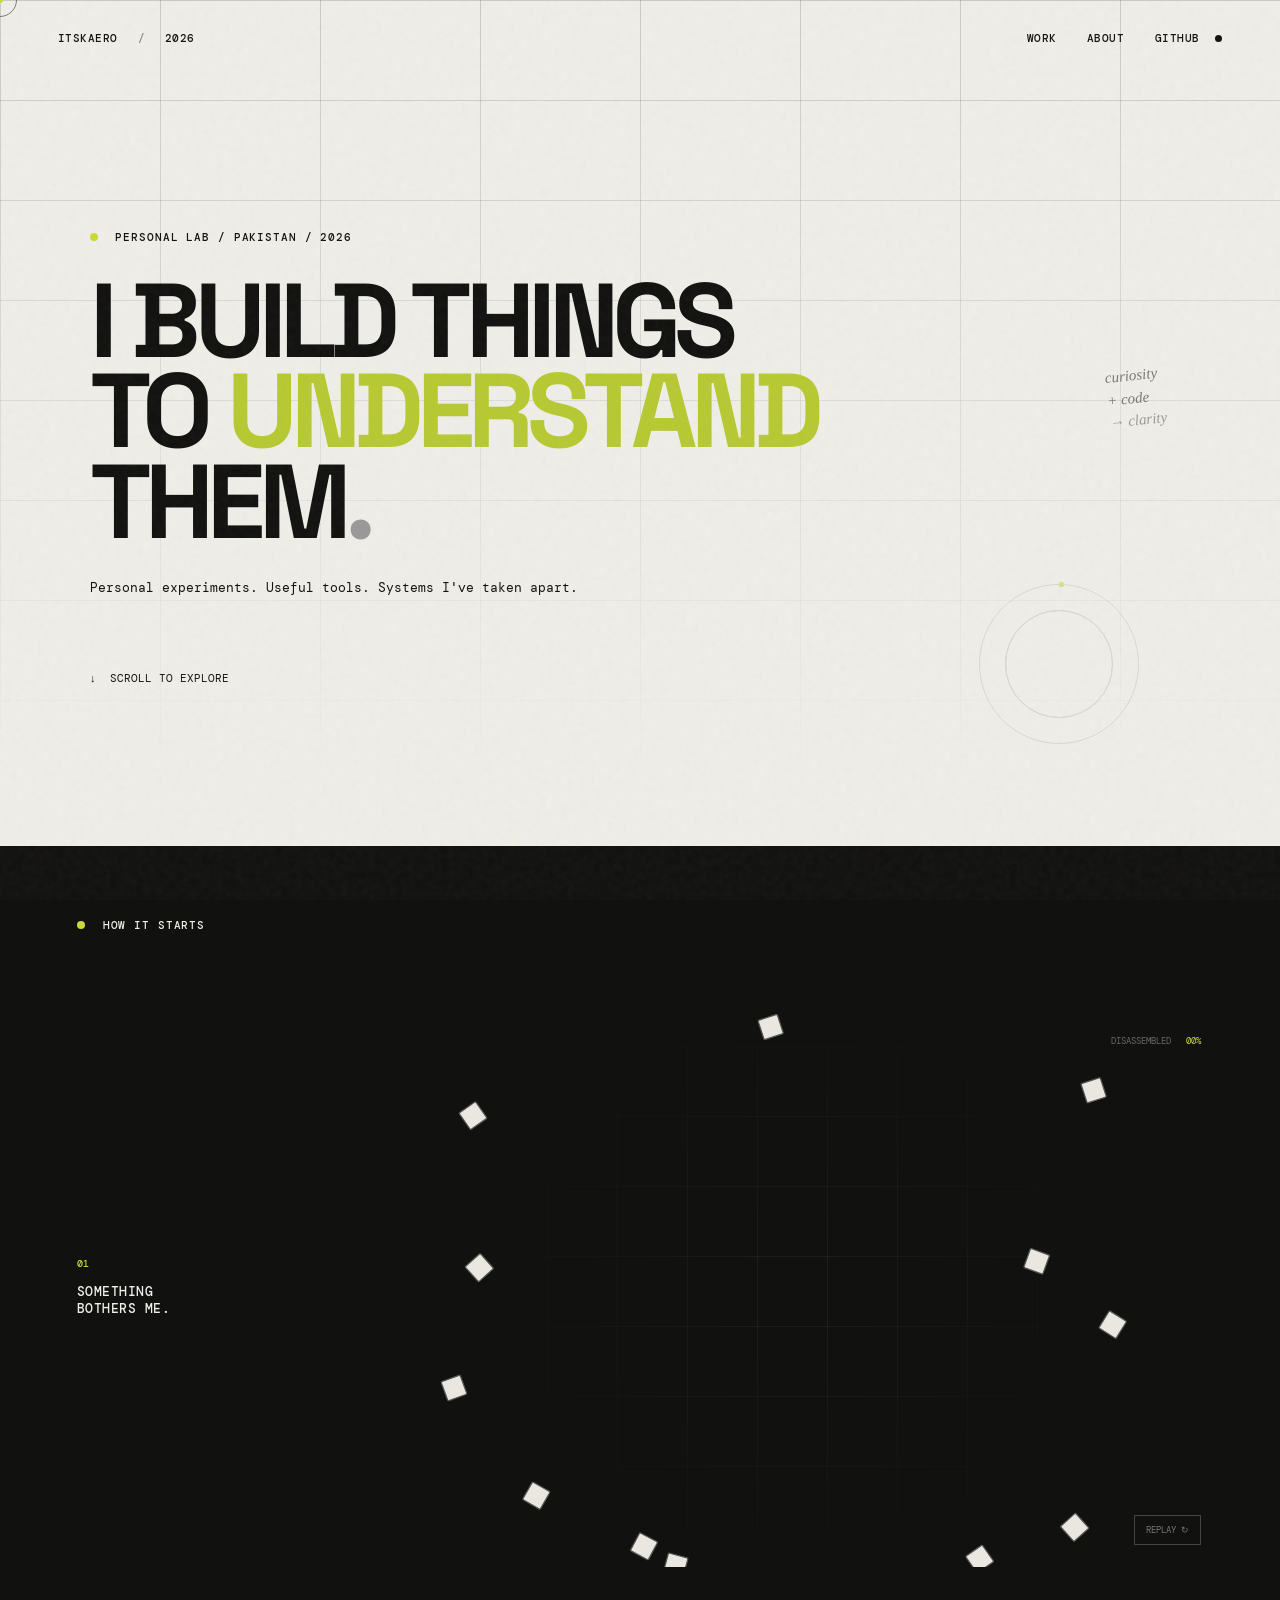
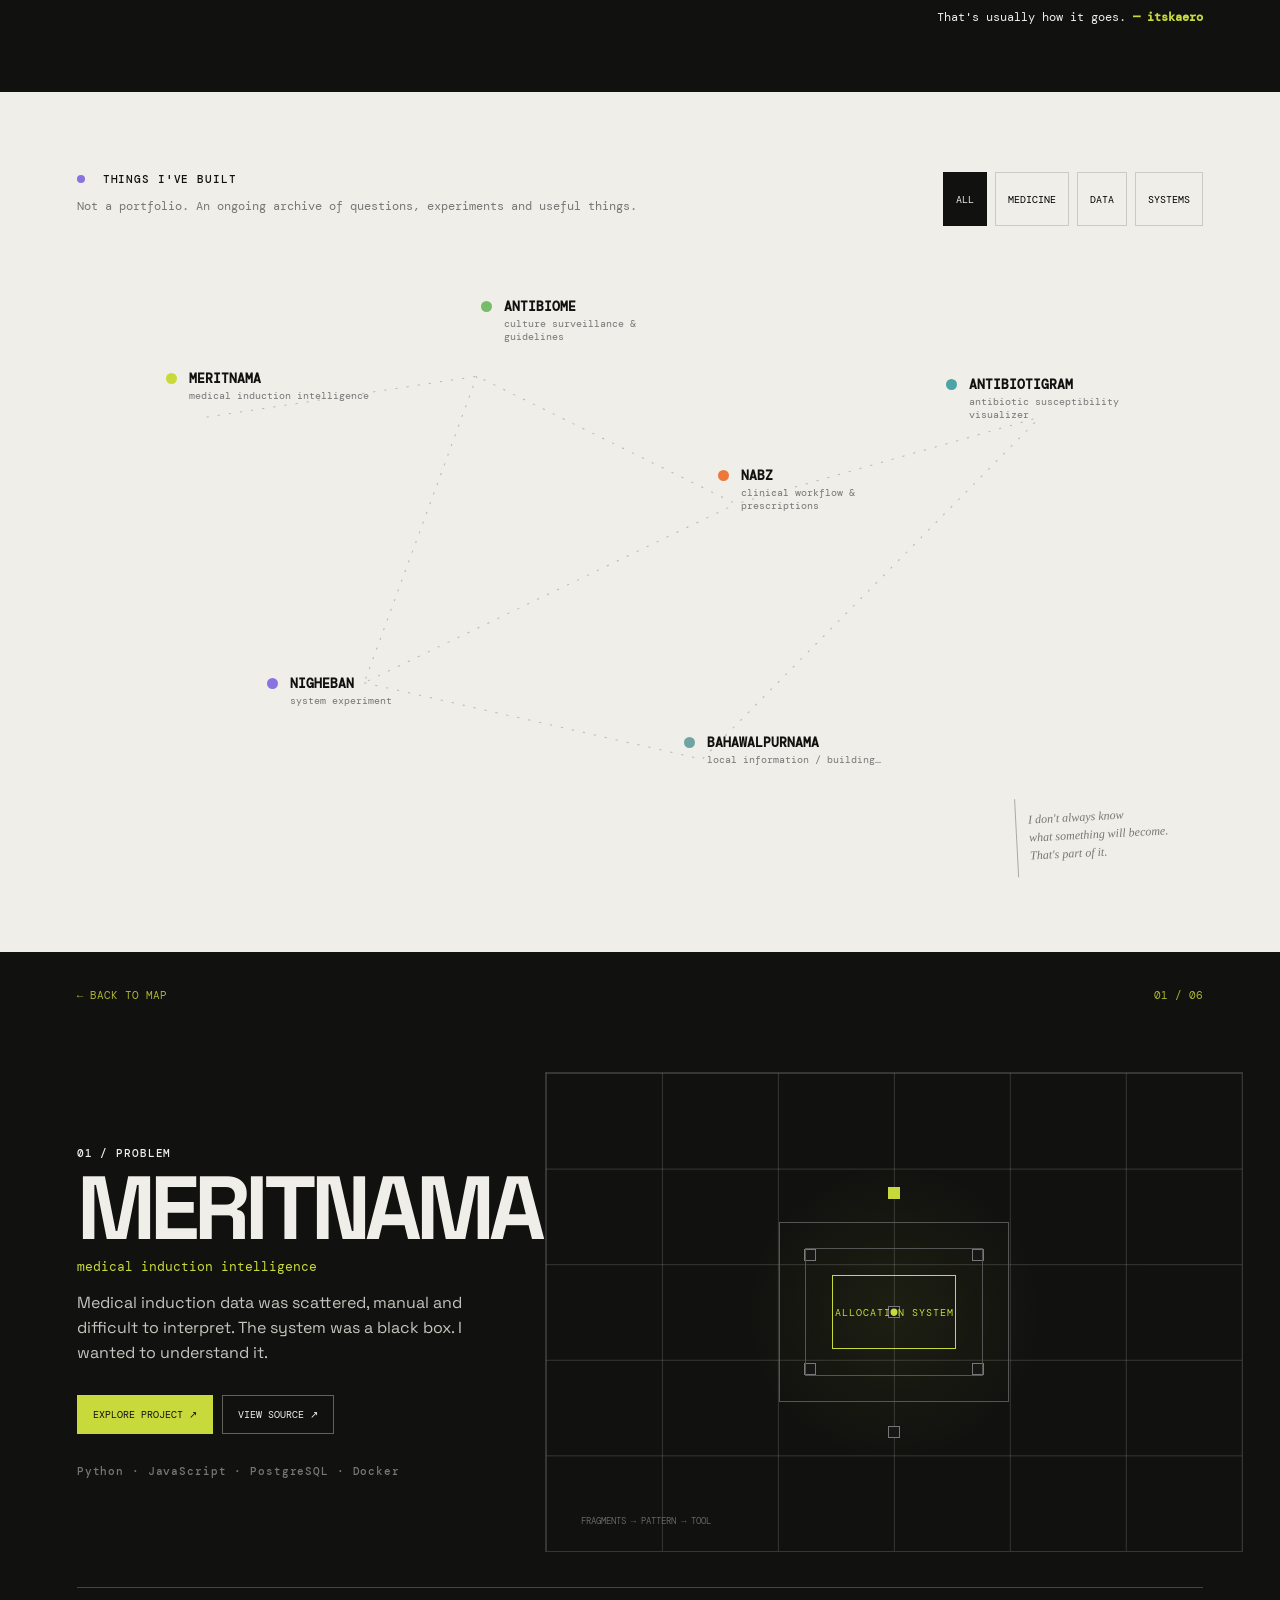
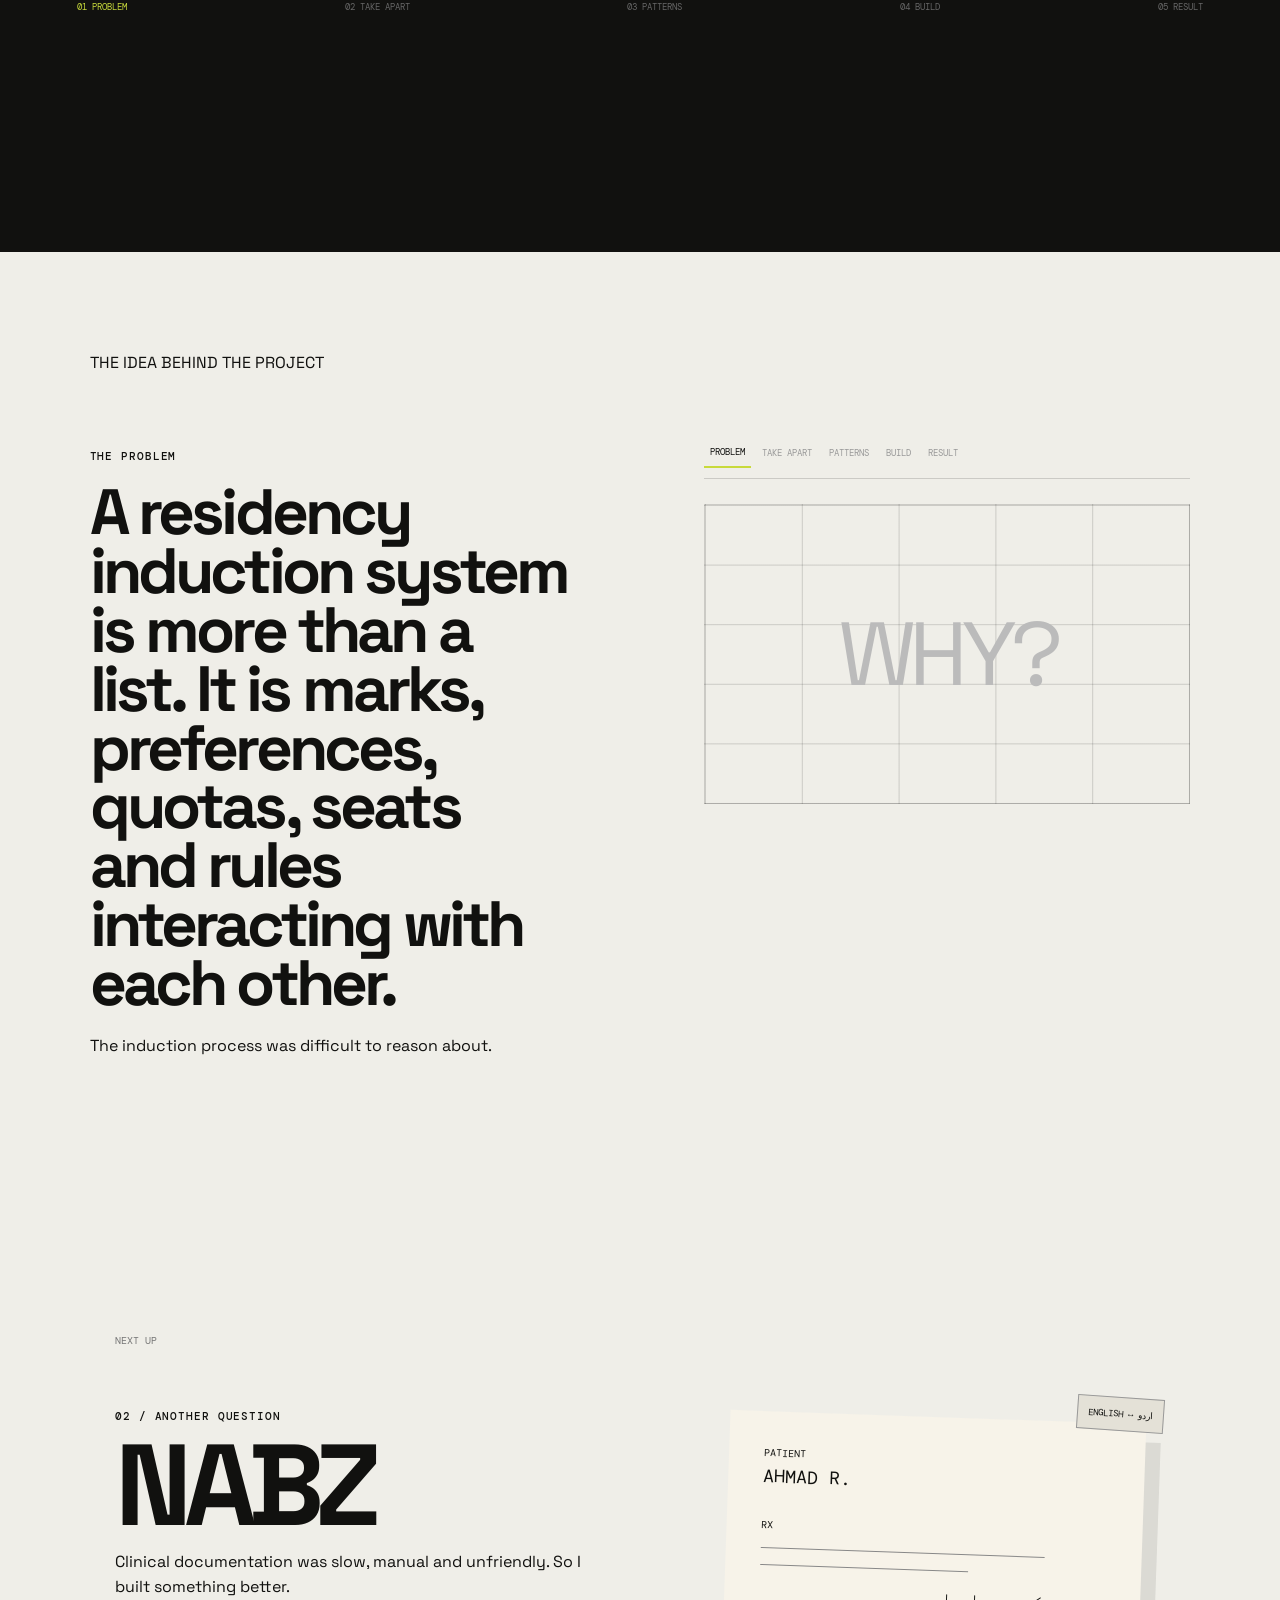
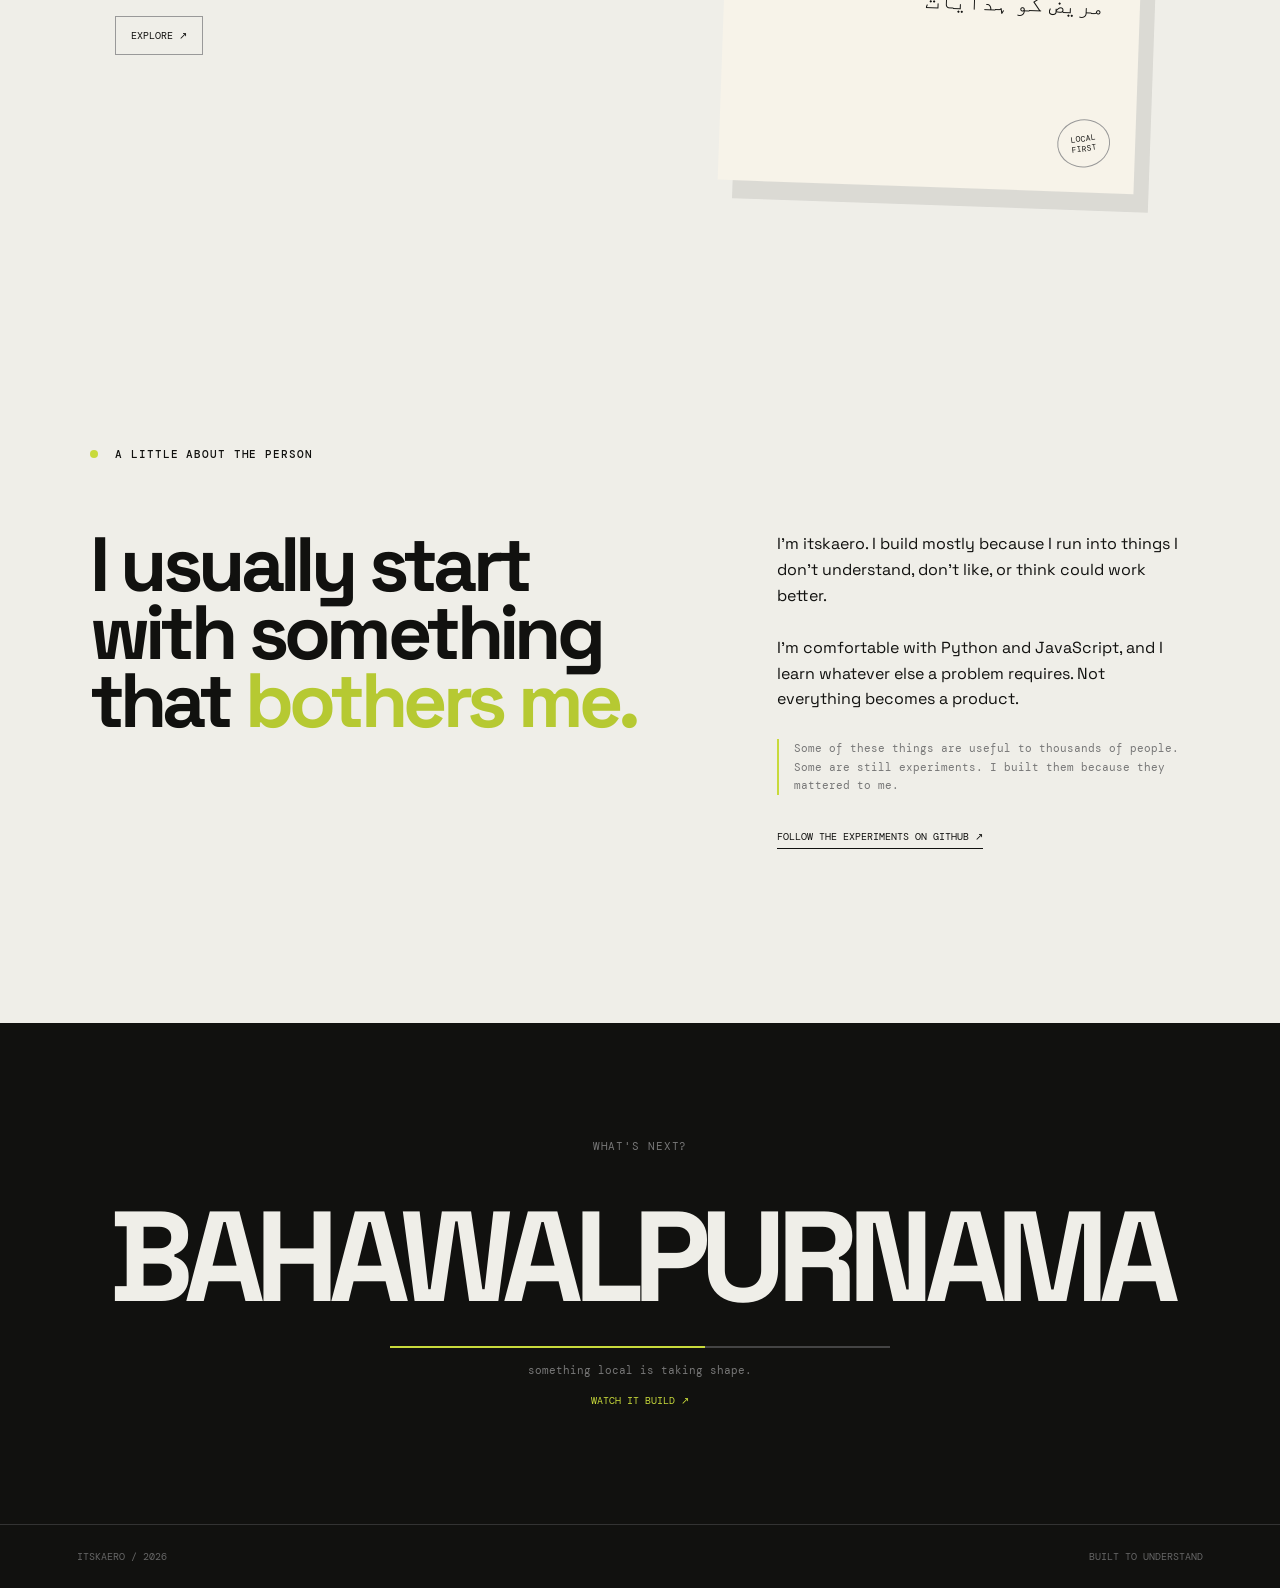
==== commit 8534cf4f: "Add files via upload" ====
--- a/index.html
+++ b/index.html
@@ -38,30 +38,73 @@
   <div class="annotation">curiosity<br>+ code<br><span>→ clarity</span></div>
 </section>
 
-<section id="how" class="dark process">
+<section id="how" class="dark process" data-assembly>
   <div class="section-title"><b></b> HOW IT STARTS</div>
-  <div class="process-track">
-    <article class="process-step">
-      <span>01</span><h3>Something<br>bothers me.</h3>
-      <div class="scribble"><i></i><i></i><i></i><i></i><i></i></div>
-    </article>
-    <article class="process-step">
-      <span>02</span><h3>I take it<br>apart.</h3>
-      <div class="pieces"><i></i><i></i><i></i><i></i><i></i><i></i></div>
-    </article>
-    <article class="process-step">
-      <span>03</span><h3>I look for<br>patterns.</h3>
-      <div class="dot-matrix"></div>
-    </article>
-    <article class="process-step">
-      <span>04</span><h3>I build<br>something.</h3>
-      <div class="wire-cube"><i></i></div>
-    </article>
-    <article class="process-step">
-      <span>05</span><h3>Maybe it helps<br>someone else too.</h3>
-      <div class="rings"><i></i></div>
-    </article>
-  </div>
+
+  <div class="assembly-stage">
+    <div class="assembly-copy">
+      <p class="assembly-step" data-step="0"><span>01</span> SOMETHING<br>BOTHERS ME.</p>
+      <p class="assembly-step" data-step="1"><span>02</span> I TAKE IT<br>APART.</p>
+      <p class="assembly-step" data-step="2"><span>03</span> I LOOK FOR<br>PATTERNS.</p>
+      <p class="assembly-step" data-step="3"><span>04</span> I BUILD<br>SOMETHING.</p>
+      <p class="assembly-step" data-step="4"><span>05</span> MAYBE IT HELPS<br>SOMEONE ELSE TOO.</p>
+    </div>
+
+    <div class="assembly-canvas" aria-label="Animated fragments assembling into a cube">
+      <div class="assembly-status"><span id="assembly-status">DISASSEMBLED</span><b id="assembly-percent">00%</b></div>
+
+      <svg id="assembly-svg" viewBox="-300 -220 600 440" role="img">
+        <g class="cube-lines" fill="none">
+          <path data-edge="0" d="M-120 -70 L0 -140"/>
+          <path data-edge="1" d="M0 -140 L120 -70"/>
+          <path data-edge="2" d="M120 -70 L120 70"/>
+          <path data-edge="3" d="M120 70 L0 140"/>
+          <path data-edge="4" d="M0 140 L-120 70"/>
+          <path data-edge="5" d="M-120 70 L-120 -70"/>
+          <path data-edge="6" d="M-120 -70 L0 0"/>
+          <path data-edge="7" d="M0 -140 L0 0"/>
+          <path data-edge="8" d="M120 -70 L0 0"/>
+          <path data-edge="9" d="M120 70 L0 0"/>
+          <path data-edge="10" d="M0 140 L0 0"/>
+          <path data-edge="11" d="M-120 70 L0 0"/>
+        </g>
+
+        <g class="cube-nodes">
+          <circle data-node="0" cx="-120" cy="-70" r="5"/>
+          <circle data-node="1" cx="0" cy="-140" r="5"/>
+          <circle data-node="2" cx="120" cy="-70" r="5"/>
+          <circle data-node="3" cx="120" cy="70" r="5"/>
+          <circle data-node="4" cx="0" cy="140" r="5"/>
+          <circle data-node="5" cx="-120" cy="70" r="5"/>
+          <circle data-node="6" cx="0" cy="0" r="5"/>
+        </g>
+
+        <g class="assembly-fragments">
+          <rect data-fragment="0" x="-8" y="-8" width="16" height="16" rx="1"/>
+          <rect data-fragment="1" x="-8" y="-8" width="16" height="16" rx="1"/>
+          <rect data-fragment="2" x="-8" y="-8" width="16" height="16" rx="1"/>
+          <rect data-fragment="3" x="-8" y="-8" width="16" height="16" rx="1"/>
+          <rect data-fragment="4" x="-8" y="-8" width="16" height="16" rx="1"/>
+          <rect data-fragment="5" x="-8" y="-8" width="16" height="16" rx="1"/>
+          <rect data-fragment="6" x="-8" y="-8" width="16" height="16" rx="1"/>
+          <rect data-fragment="7" x="-8" y="-8" width="16" height="16" rx="1"/>
+          <rect data-fragment="8" x="-8" y="-8" width="16" height="16" rx="1"/>
+          <rect data-fragment="9" x="-8" y="-8" width="16" height="16" rx="1"/>
+          <rect data-fragment="10" x="-8" y="-8" width="16" height="16" rx="1"/>
+          <rect data-fragment="11" x="-8" y="-8" width="16" height="16" rx="1"/>
+        </g>
+
+        <g class="assembly-labels">
+          <text x="0" y="-188">QUESTION</text>
+          <text x="145" y="118">SYSTEM</text>
+          <text x="-235" y="118">TOOL</text>
+        </g>
+      </svg>
+
+      <button type="button" class="replay-assembly" id="replay-assembly">REPLAY ↻</button>
+    </div>
+  </div>
+
   <p class="process-end">That's usually how it goes. <strong>— itskaero</strong></p>
 </section>
 
--- a/style.css
+++ b/style.css
@@ -10,5 +10,50 @@
 .project-detail{padding:100px 7vw;min-height:680px}.detail-grid{display:grid;grid-template-columns:1fr 1fr;gap:10vw;max-width:1200px;margin:65px auto}.detail-copy h2{font-size:clamp(42px,5vw,75px);line-height:.92;letter-spacing:-.06em;margin:20px 0}.detail-copy p:last-child{max-width:500px;line-height:1.6}.timeline{display:flex;gap:5px;overflow:auto;border-bottom:1px solid var(--line);padding-bottom:10px}.tl{border:0;background:none;padding:8px 6px;white-space:nowrap;color:#999;cursor:pointer;font:9px "DM Mono",monospace}.tl.active{color:var(--ink);border-bottom:2px solid var(--lime)}.timeline-output{min-height:300px;margin-top:25px;border:1px solid var(--line);position:relative;overflow:hidden;background-image:linear-gradient(var(--line) 1px,transparent 1px),linear-gradient(90deg,var(--line) 1px,transparent 1px);background-size:20% 20%}.timeline-output .bigword{position:absolute;inset:0;display:grid;place-items:center;font-size:clamp(40px,7vw,100px);letter-spacing:-.07em;color:#bbb;animation:reveal .6s both}.timeline-output .orbit{position:absolute;width:130px;height:130px;border:1px solid #aaa;border-radius:50%;left:50%;top:50%;transform:translate(-50%,-50%)}.timeline-output .orbit:before{content:"";position:absolute;inset:28px;border:1px solid var(--lime);border-radius:50%}.timeline-output .grid-points{position:absolute;inset:35px;background-image:radial-gradient(#777 1.5px,transparent 1.5px);background-size:22px 22px}.timeline-output .assembled{position:absolute;left:50%;top:50%;transform:translate(-50%,-50%);width:170px;height:120px;border:1px solid #777;box-shadow:15px 15px 0 rgba(17,17,15,.08)}.timeline-output .assembled:after{content:"TOOL";position:absolute;inset:25px;border:2px solid var(--lime);display:grid;place-items:center;font:12px "DM Mono",monospace}.timeline-output .result{position:absolute;left:10%;right:10%;top:18%;bottom:18%;display:grid;grid-template-columns:repeat(5,1fr);gap:6px}.timeline-output .result i{border:1px solid #999;display:flex;align-items:flex-end}.timeline-output .result i:after{content:"";width:100%;height:var(--h);background:var(--lime);opacity:.65}
 .next-project{padding:95px 9vw;min-height:680px}.next-kicker{font:10px "DM Mono",monospace;color:#777}.next-grid{display:grid;grid-template-columns:1fr 1fr;gap:70px;max-width:1150px;margin:50px auto}.next-grid h2{font-size:clamp(65px,9vw,135px);letter-spacing:-.075em;line-height:.85;margin:0 0 15px}.next-grid p{max-width:480px;line-height:1.55}.rx-scene{position:relative;height:400px}.rx-paper{position:absolute;inset:20px 5% 10px 10%;background:#f7f3e9;color:var(--ink);padding:35px;box-shadow:15px 18px 0 rgba(17,17,15,.09);transform:rotate(2deg)}.rx-paper small,.rx-paper>b{display:block;font:10px "DM Mono",monospace;margin-bottom:5px}.rx-paper>b{font-size:18px;margin-bottom:30px}.rx-line{height:1px;background:#888;margin:16px 0;width:82%}.rx-line.short{width:60%}.urdu{font:24px serif;direction:rtl}.stamp{position:absolute;right:25px;bottom:25px;border:1px solid #999;border-radius:50%;padding:13px;text-align:center;font:8px "DM Mono",monospace;transform:rotate(-10deg)}.rx-float{position:absolute;right:0;top:0;padding:10px;border:1px solid #999;background:#e4e1d7;font:9px "DM Mono",monospace;transform:rotate(4deg)}
 .about{padding:105px 7vw}.about-grid{display:grid;grid-template-columns:1.15fr .85fr;gap:10vw;max-width:1200px;margin:70px auto}.about h2{font-size:clamp(46px,6vw,90px);line-height:.88;letter-spacing:-.06em;margin:0}.about h2 em{font-style:normal;color:#b6c932}.about-copy{line-height:1.6}.about-copy p{margin-top:0;margin-bottom:27px}.note{font:11px/1.7 "DM Mono",monospace;color:#777;border-left:2px solid var(--lime);padding-left:15px}.text-link{font:10px "DM Mono",monospace;border-bottom:1px solid var(--ink);padding-bottom:5px}.future{text-align:center;padding:105px 7vw 115px}.future h2{font-size:clamp(50px,10vw,150px);letter-spacing:-.075em;line-height:.85;margin:50px 0 20px}.future p{font:11px "DM Mono",monospace;color:#777}.future a{font:10px "DM Mono",monospace;color:var(--lime)}.build-state{height:2px;max-width:500px;background:#444;margin:35px auto 15px}.build-state span{display:block;width:63%;height:100%;background:var(--lime)}footer{padding:25px 6vw;background:var(--ink);color:#666;border-top:1px solid #333;display:flex;justify-content:space-between;font:10px "DM Mono",monospace}
-@keyframes reveal{from{opacity:0;transform:scale(.94)}to{opacity:1;transform:scale(1)}}@media(max-width:800px){.nav{padding:0 5vw}.nav nav{gap:13px}.nav nav a:first-child{display:none}.hero{min-height:85vh;padding:125px 7vw 60px}.annotation,.hero-orbit{display:none}.process-track{grid-template-columns:1fr 1fr}.process-step{min-height:210px}.process-step:last-child{grid-column:1/-1}.work{padding-left:5vw;padding-right:5vw}.work-heading{display:block}.filters{margin-top:22px}.constellation{height:670px}.constellation>svg{display:none}.n1{left:1%;top:7%}.n2{left:45%;top:1%}.n3{left:48%;top:30%}.n4{left:2%;top:39%}.n5{left:5%;top:67%}.n6{left:47%;top:75%}.archive-note{display:none}.case-intro,.detail-grid,.next-grid,.about-grid{grid-template-columns:1fr}.case-intro{margin-top:50px}.scene{height:380px}.story-rail{overflow:auto;gap:30px;justify-content:flex-start}.project-detail{padding:75px 7vw}.next-grid{gap:25px}.rx-scene{height:340px}.about-grid{gap:50px;margin-top:50px}footer{display:block}footer span{display:block;margin:6px 0}}
-@media(prefers-reduced-motion:reduce){html{scroll-behavior:auto}.hero-orbit i,.pieces i,.scene .data-chip,.scene .micro-grid span{animation:none}.process-step{transition:none}}
+
+/* v3: disassembly → assembly motion */
+.assembly-stage{min-height:620px;margin-top:45px;display:grid;grid-template-columns:25% 75%;align-items:center;gap:15px}
+.assembly-copy{align-self:center;z-index:2}
+.assembly-step{display:none;margin:0;color:#686863;font:500 13px/1.3 "DM Mono",monospace;letter-spacing:.04em}
+.assembly-step span{display:block;color:#555;margin-bottom:14px;font-size:10px}
+.assembly-step.active{display:block;color:var(--paper);animation:assemblyCopyIn .55s both}
+.assembly-step.active span{color:var(--lime)}
+@keyframes assemblyCopyIn{from{opacity:0;transform:translateX(-18px)}to{opacity:1;transform:none}}
+.assembly-canvas{height:560px;position:relative;display:grid;place-items:center;overflow:hidden}
+.assembly-canvas:before{content:"";position:absolute;inset:7% 4%;background-image:linear-gradient(rgba(239,238,232,.06) 1px,transparent 1px),linear-gradient(90deg,rgba(239,238,232,.06) 1px,transparent 1px);background-size:70px 70px;mask-image:radial-gradient(circle at center,#000 0%,transparent 72%)}
+#assembly-svg{width:min(760px,100%);height:auto;overflow:visible}
+.cube-lines path{stroke:#77766f;stroke-width:1.1;stroke-dasharray:5 8;opacity:.0}
+.cube-nodes circle{fill:var(--lime);opacity:0}
+.assembly-fragments rect{fill:#e9e7df;stroke:#555;stroke-width:1;opacity:1}
+.assembly-labels text{font:9px "DM Mono",monospace;fill:#6d6c66;letter-spacing:.08em;opacity:0}
+.assembly-status{position:absolute;right:2%;top:5%;font:9px "DM Mono",monospace;color:#686863;display:flex;gap:15px}
+.assembly-status b{color:var(--lime);font-weight:400}
+.replay-assembly{position:absolute;right:2%;bottom:4%;border:1px solid #444;background:transparent;color:#777;padding:8px 11px;font:9px "DM Mono",monospace;cursor:pointer}
+.replay-assembly:hover{border-color:var(--lime);color:var(--lime)}
+.assembly-stage.assembled .cube-lines path{opacity:1}
+.assembly-stage.assembled .cube-nodes circle{opacity:1}
+.assembly-stage.assembled .assembly-labels text{opacity:1}
+.assembly-stage.assembled .assembly-canvas:after{content:"";position:absolute;width:170px;height:170px;border:1px solid rgba(200,218,59,.18);border-radius:50%;animation:assemblyPulse 2.2s ease-in-out infinite}
+@keyframes assemblyPulse{50%{transform:scale(1.12);opacity:.35}}
+
+@keyframes reveal{from{opacity:0;transform:scale(.94)}to{opacity:1;transform:scale(1)}}@media(max-width:800px){.assembly-stage{grid-template-columns:1fr;min-height:680px}.assembly-copy{position:absolute;left:0;top:25px}.assembly-canvas{height:570px;margin-top:70px}.assembly-status{top:2%}.assembly-labels{display:none}.nav{padding:0 5vw}.nav nav{gap:13px}.nav nav a:first-child{display:none}.hero{min-height:85vh;padding:125px 7vw 60px}.annotation,.hero-orbit{display:none}.process-track{grid-template-columns:1fr 1fr}.process-step{min-height:210px}.process-step:last-child{grid-column:1/-1}.work{padding-left:5vw;padding-right:5vw}.work-heading{display:block}.filters{margin-top:22px}.constellation{height:670px}.constellation>svg{display:none}.n1{left:1%;top:7%}.n2{left:45%;top:1%}.n3{left:48%;top:30%}.n4{left:2%;top:39%}.n5{left:5%;top:67%}.n6{left:47%;top:75%}.archive-note{display:none}.case-intro,.detail-grid,.next-grid,.about-grid{grid-template-columns:1fr}.case-intro{margin-top:50px}.scene{height:380px}.story-rail{overflow:auto;gap:30px;justify-content:flex-start}.project-detail{padding:75px 7vw}.next-grid{gap:25px}.rx-scene{height:340px}.about-grid{gap:50px;margin-top:50px}footer{display:block}footer span{display:block;margin:6px 0}}
+@media(prefers-reduced-motion:reduce){.assembly-stage.assembled .assembly-canvas:after{animation:none}html{scroll-behavior:auto}.hero-orbit i,.pieces i,.scene .data-chip,.scene .micro-grid span{animation:none}.process-step{transition:none}}
+
+/* FINAL: project-specific assembly scenes */
+.project-assembly{position:absolute;inset:0;overflow:hidden}
+.project-assembly .assembly-grid{position:absolute;inset:0;background-image:linear-gradient(rgba(239,238,232,.055) 1px,transparent 1px),linear-gradient(90deg,rgba(239,238,232,.055) 1px,transparent 1px);background-size:16.66% 20%}
+.project-assembly .fragment{position:absolute;width:12px;height:12px;border:1px solid #777;background:#171715;transform:translate(-50%,-50%) rotate(var(--r));left:var(--sx);top:var(--sy);animation:projectFragment 1.5s cubic-bezier(.2,.8,.2,1) forwards;animation-delay:var(--delay)}
+.project-assembly .fragment.hot{border-color:var(--lime);background:var(--lime)}
+.project-assembly .target{position:absolute;left:50%;top:50%;width:230px;height:180px;transform:translate(-50%,-50%) scale(.7);opacity:0;border:1px solid #555;animation:projectTarget 1s .85s cubic-bezier(.2,.8,.2,1) forwards}
+.project-assembly .target:before,.project-assembly .target:after{content:"";position:absolute;border:1px solid #555}
+.project-assembly .target:before{inset:25px}
+.project-assembly .target:after{inset:52px;border-color:var(--lime)}
+.project-assembly .target-label{position:absolute;left:50%;top:50%;transform:translate(-50%,-50%);font:10px "DM Mono",monospace;color:var(--lime);letter-spacing:.1em;z-index:2;opacity:0;animation:projectLabel .6s 1.35s forwards}
+.project-assembly .target-dot{position:absolute;width:7px;height:7px;border-radius:50%;background:var(--lime);left:50%;top:50%;transform:translate(-50%,-50%);box-shadow:0 0 0 0 rgba(200,218,59,.35);animation:targetPulse 2s 1.6s infinite}
+.project-assembly .scene-note{position:absolute;left:5%;bottom:5%;font:9px "DM Mono",monospace;color:#666}
+@keyframes projectFragment{0%{left:var(--sx);top:var(--sy);opacity:0;transform:translate(-50%,-50%) rotate(var(--r)) scale(.6)}18%{opacity:1}100%{left:var(--tx);top:var(--ty);opacity:1;transform:translate(-50%,-50%) rotate(0) scale(1)}}
+@keyframes projectTarget{to{opacity:1;transform:translate(-50%,-50%) scale(1)}}
+@keyframes projectLabel{to{opacity:1}}
+@keyframes targetPulse{50%{box-shadow:0 0 0 15px rgba(200,218,59,0)}}
+@media(max-width:800px){.project-assembly .target{width:190px;height:150px}.project-assembly .fragment{width:10px;height:10px}}
+@media(prefers-reduced-motion:reduce){.project-assembly .fragment{animation:none;left:var(--tx);top:var(--ty);opacity:1;transform:translate(-50%,-50%)}.project-assembly .target,.project-assembly .target-label{animation:none;opacity:1;transform:translate(-50%,-50%) scale(1)}.project-assembly .target-label{transform:translate(-50%,-50%)}.project-assembly .target-dot{animation:none}}
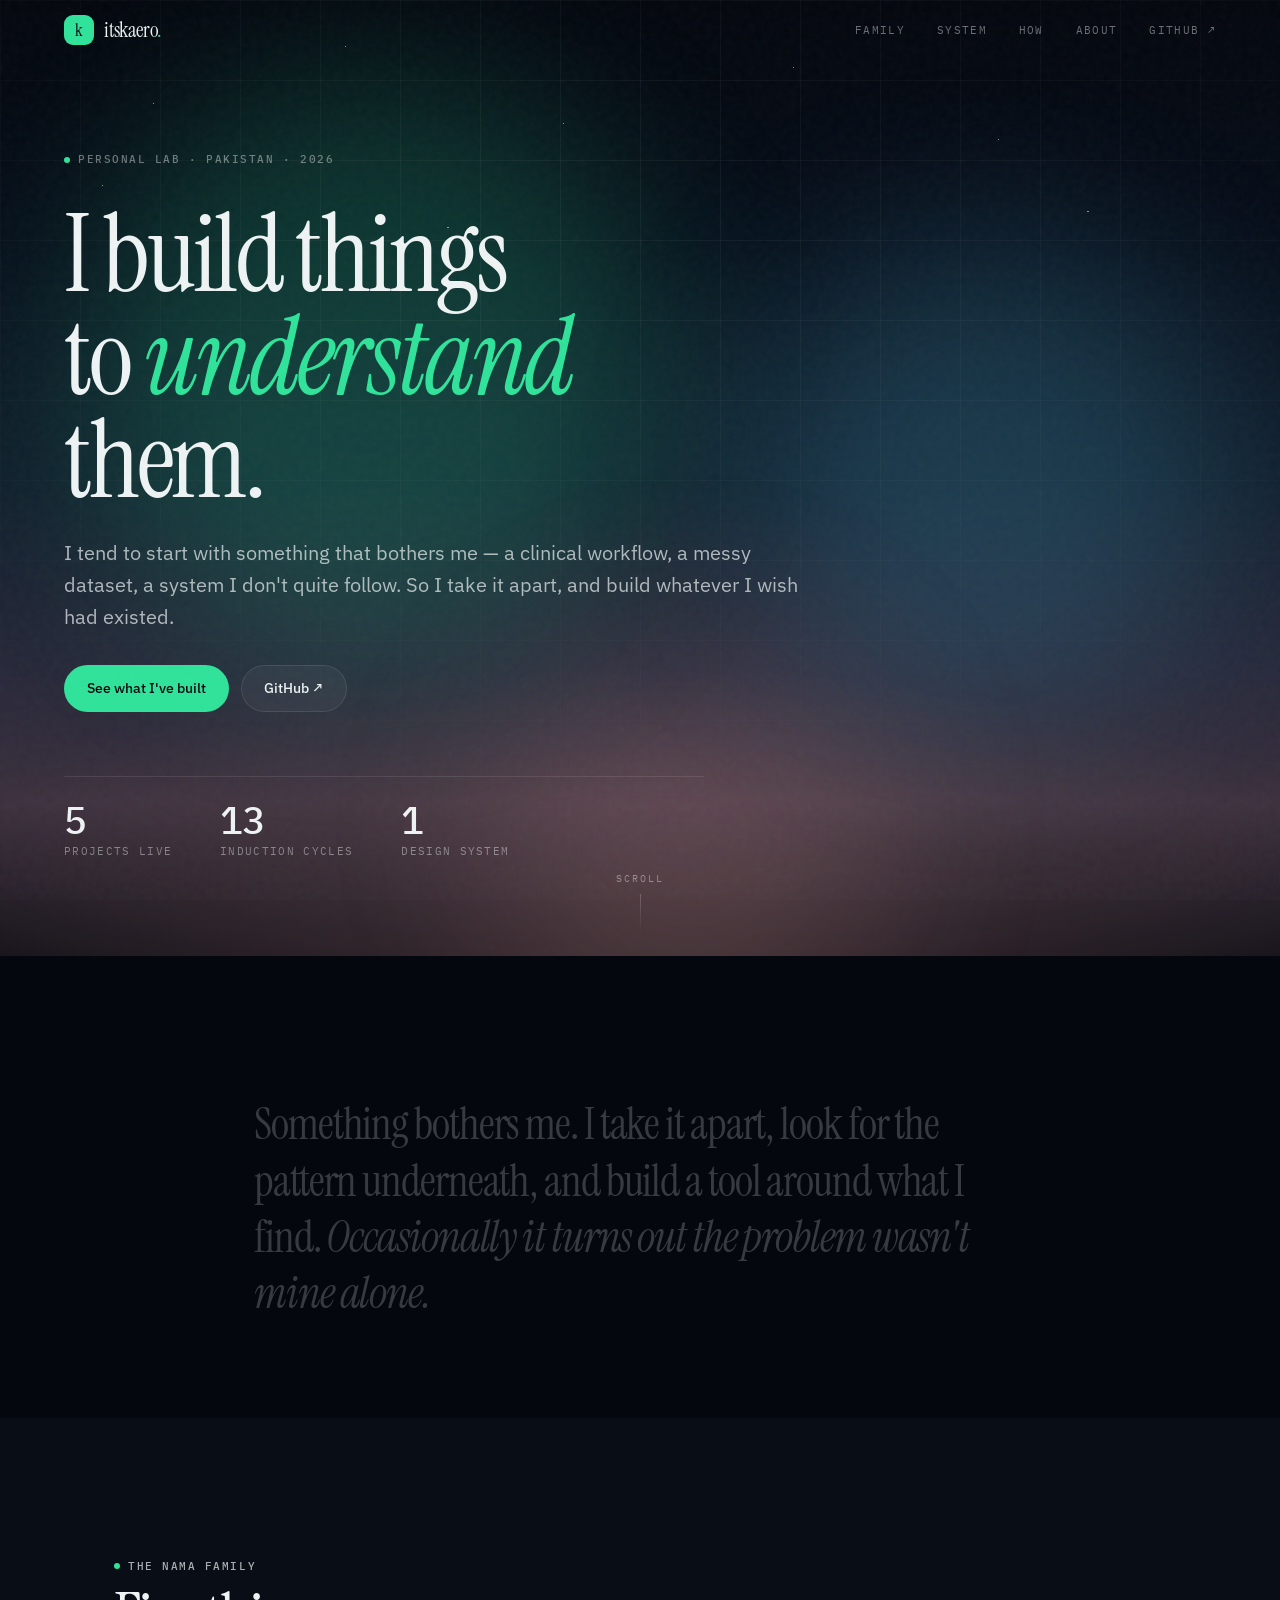
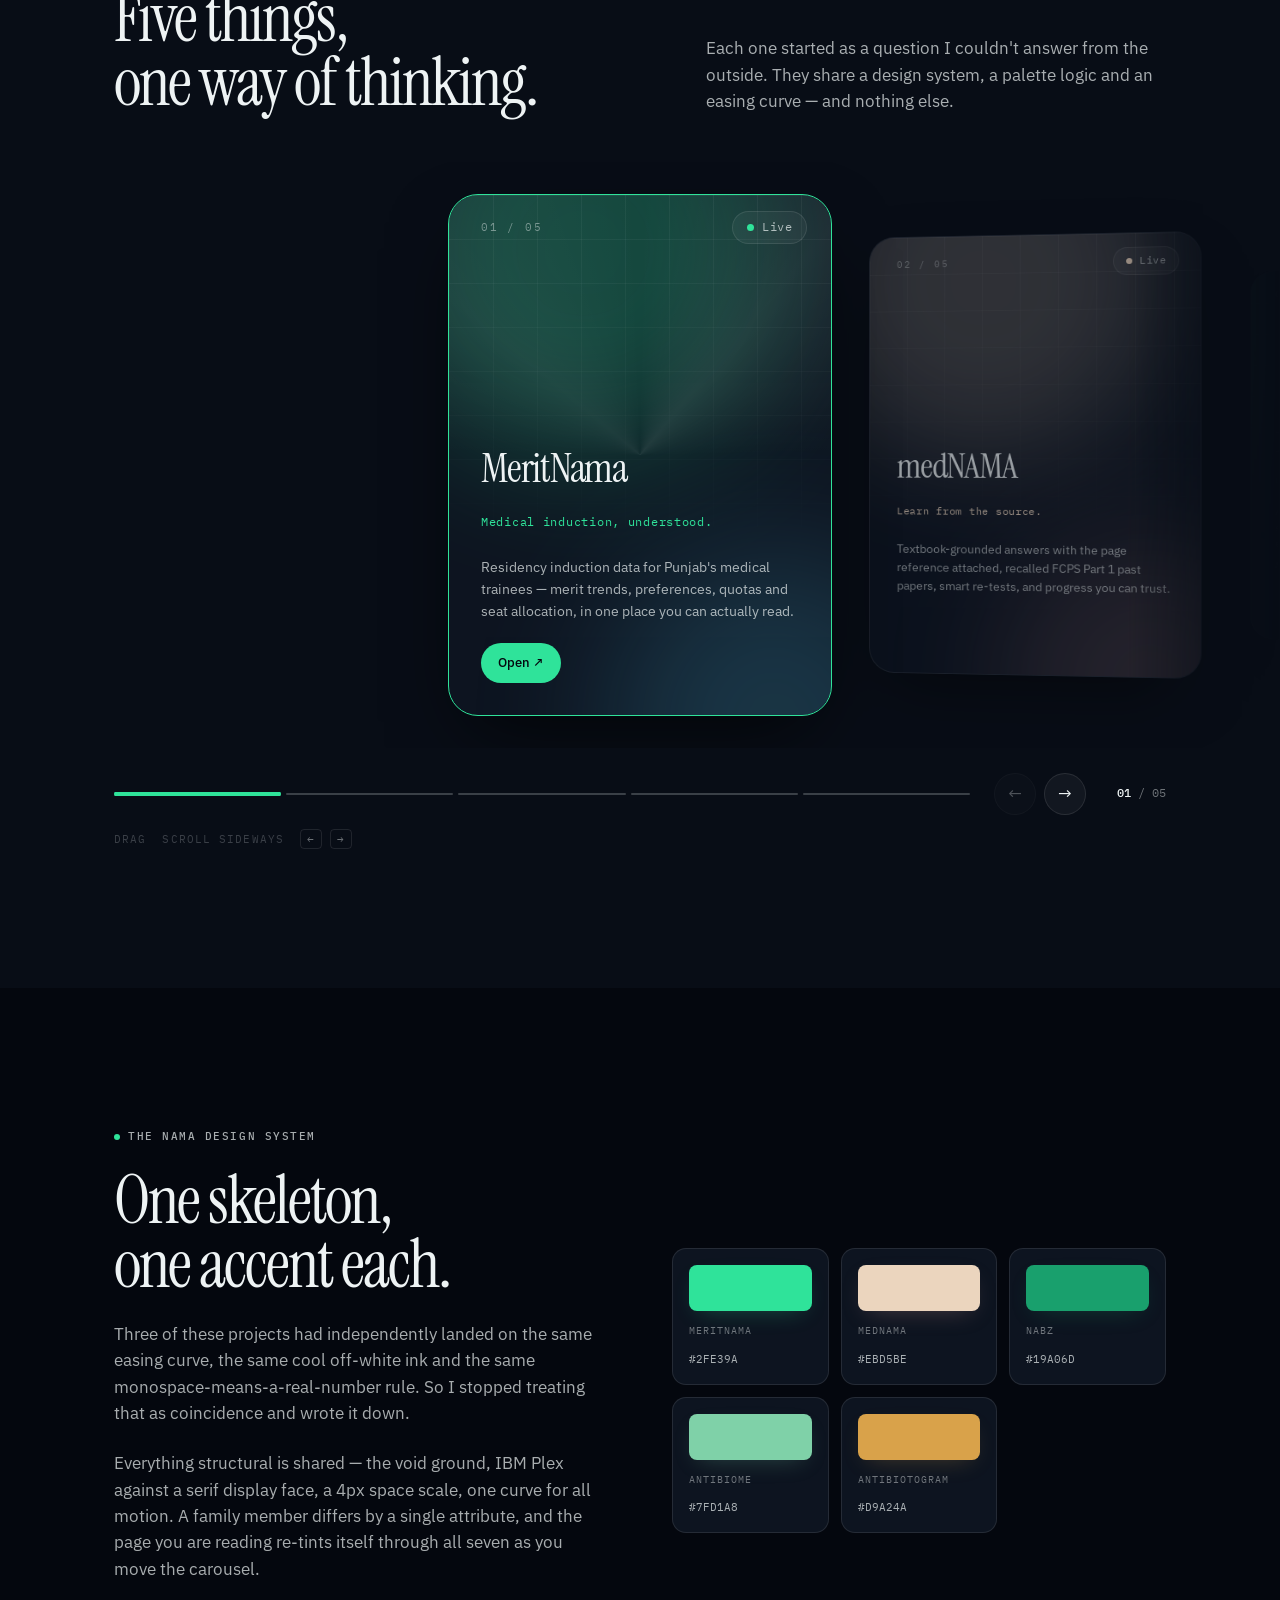
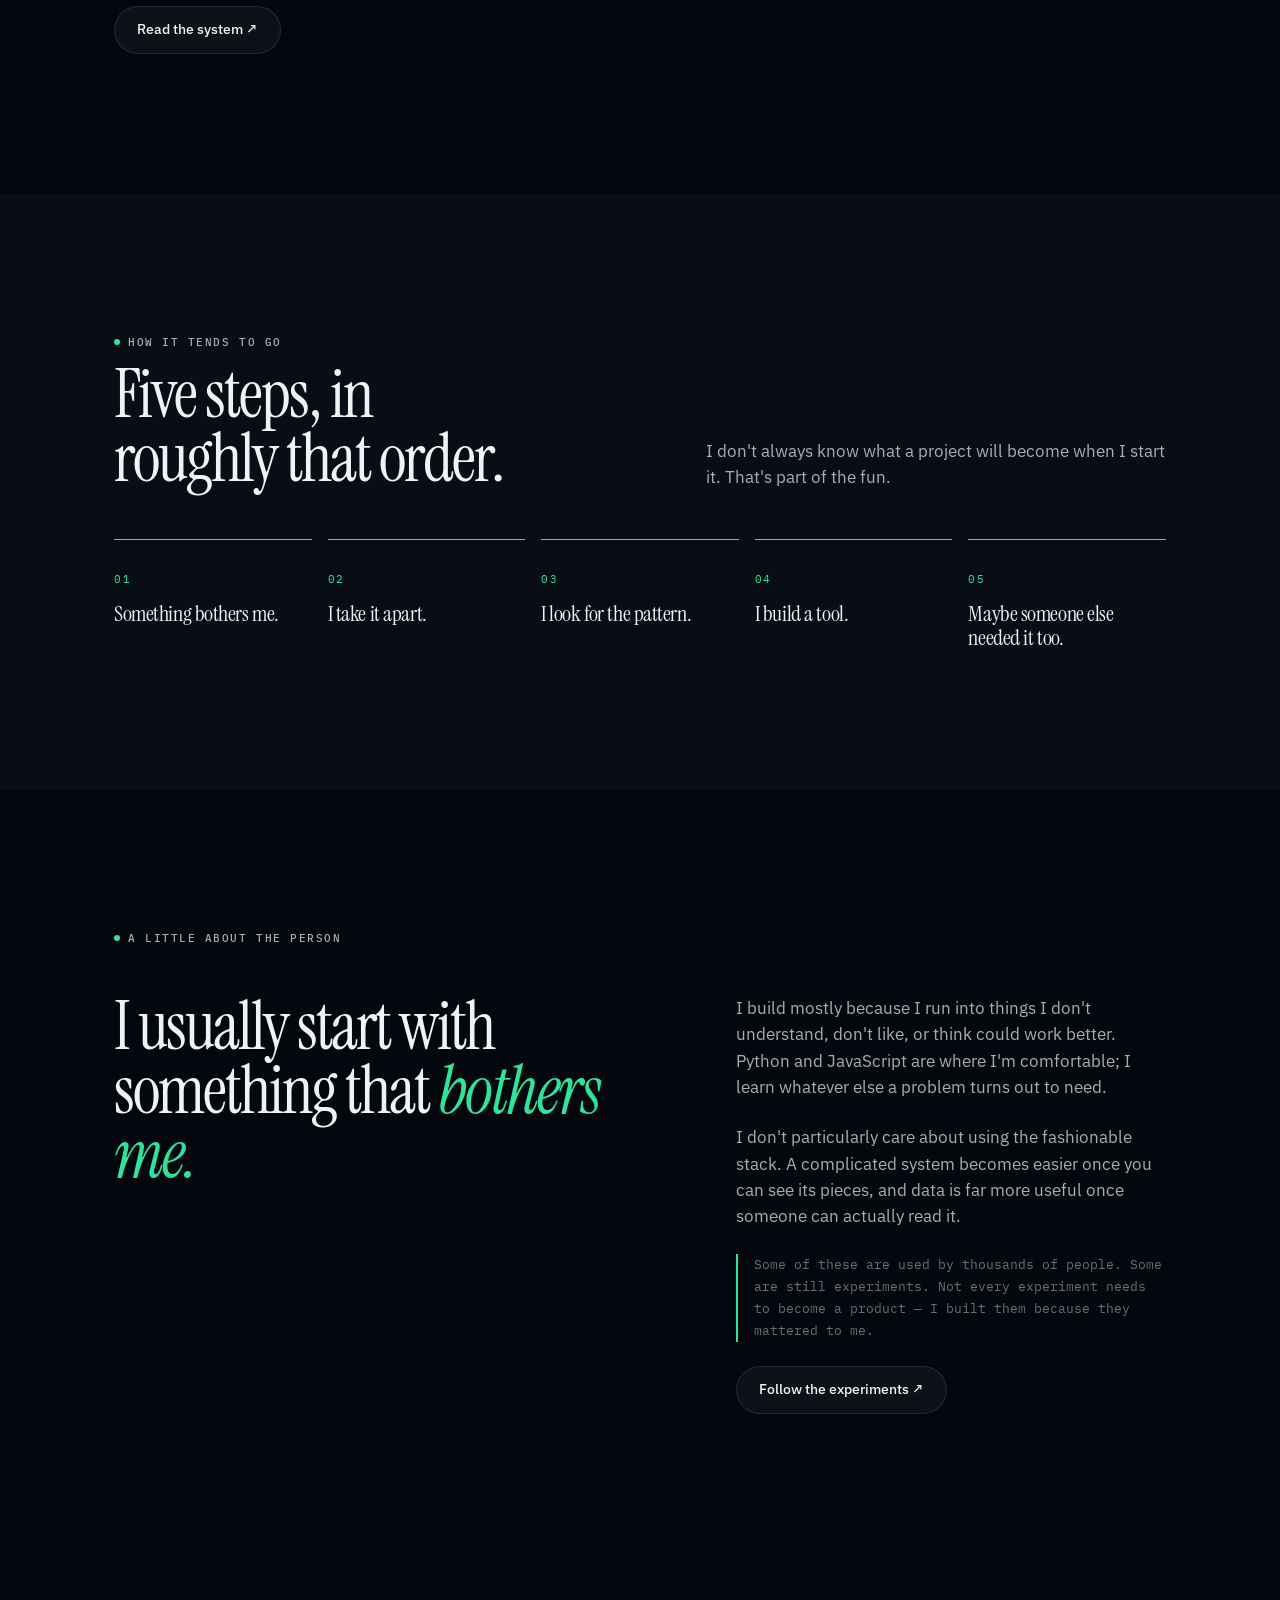
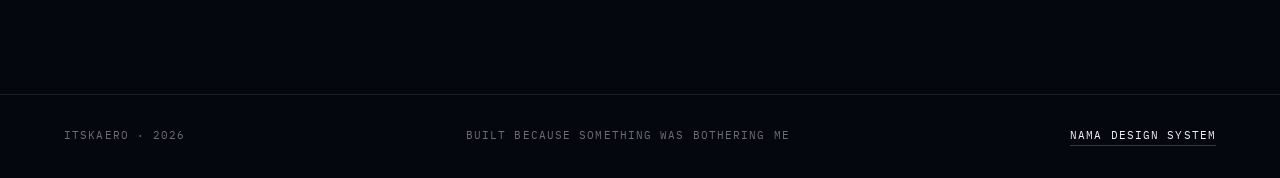
==== commit c59aef15: "Redesign the site around a shared NAMA design system Extract the design language the nama family alr" ====
--- a/index.html
+++ b/index.html
@@ -3,231 +3,294 @@
 <head>
 <meta charset="utf-8">
 <meta name="viewport" content="width=device-width,initial-scale=1">
-<meta name="description" content="itskaero — things built to understand problems.">
-<meta name="theme-color" content="#11110f">
-<title>itskaero — I build things to understand them.</title>
+<title>itskaero — I build things to understand them</title>
+<meta name="description" content="A personal lab. Medical data, clinical workflows and systems taken apart — MeritNama, medNAMA, Nabz and the rest of the nama family.">
+<meta name="theme-color" content="#04070e">
+<meta property="og:title" content="itskaero — I build things to understand them">
+<meta property="og:description" content="A personal lab. Medical data, clinical workflows and systems taken apart.">
+<meta property="og:image" content="banner.png">
+<meta property="og:type" content="website">
 <link rel="preconnect" href="https://fonts.googleapis.com">
 <link rel="preconnect" href="https://fonts.gstatic.com" crossorigin>
-<link href="https://fonts.googleapis.com/css2?family=DM+Mono:wght@400;500&family=Space+Grotesk:wght@400;500;600;700&display=swap" rel="stylesheet">
+<link href="https://fonts.googleapis.com/css2?family=Instrument+Serif:ital@0;1&family=IBM+Plex+Sans:wght@400;500;600&family=IBM+Plex+Mono:wght@400;500&display=swap" rel="stylesheet">
+<link rel="stylesheet" href="nama/nama.css">
 <link rel="stylesheet" href="style.css">
 </head>
 <body>
-<div class="noise"></div>
-<div class="cursor-dot"></div>
-<div class="cursor-ring"></div>
-
-<header class="nav">
-  <a href="#top" class="brand">ITSKAERO <span>/</span> 2026</a>
-  <nav>
-    <a href="#work">WORK</a>
-    <a href="#about">ABOUT</a>
-    <a href="https://github.com/itskaerox" target="_blank" rel="noreferrer">GITHUB <i></i></a>
+
+<a class="skip" href="#family">Skip to the projects</a>
+<div class="nama-grain" aria-hidden="true"></div>
+
+<header class="nav" id="nav">
+  <a class="brand" href="#top" aria-label="itskaero, home">
+    <span class="brand__mark" aria-hidden="true">k</span>
+    <span class="brand__word">itskaero<i>.</i></span>
+  </a>
+  <nav class="nav__links" aria-label="Sections">
+    <a href="#family">Family</a>
+    <a href="#system">System</a>
+    <a href="#how">How</a>
+    <a href="#about">About</a>
+    <a href="https://github.com/itskaero" target="_blank" rel="noreferrer">GitHub ↗</a>
   </nav>
+  <div class="nav__progress" id="progress" aria-hidden="true"></div>
 </header>
 
 <main id="top">
-<section class="hero paper">
-  <div class="grid-bg"></div>
-  <div class="hero-orbit" aria-hidden="true"><i></i><i></i><i></i></div>
-  <div class="hero-content">
-    <p class="eyebrow"><b></b> PERSONAL LAB / PAKISTAN / 2026</p>
-    <h1>I BUILD THINGS<br>TO <em>UNDERSTAND</em><br>THEM<span>.</span></h1>
-    <p class="lede">Personal experiments. Useful tools. Systems I've taken apart.</p>
-    <a href="#how" class="scroll">↓ <span>SCROLL TO EXPLORE</span></a>
+
+  <!-- ── hero ──────────────────────────────────────────────────────── -->
+  <section class="hero">
+    <div class="hero__sky" aria-hidden="true"></div>
+    <div class="hero__stars" aria-hidden="true"></div>
+    <div class="hero__aurora" aria-hidden="true"><i></i><i></i><i></i></div>
+    <div class="nama-grid-bg" aria-hidden="true"></div>
+
+    <div class="hero__inner">
+      <p class="nama-eyebrow hero__fade">Personal lab · Pakistan · 2026</p>
+
+      <h1 class="nama-display">
+        <span class="line"><span>I build things</span></span>
+        <span class="line"><span>to <em>understand</em></span></span>
+        <span class="line"><span>them.</span></span>
+      </h1>
+
+      <p class="nama-lede hero__fade" data-d="1">
+        I tend to start with something that bothers me — a clinical workflow, a messy
+        dataset, a system I don't quite follow. So I take it apart, and build whatever
+        I wish had existed.
+      </p>
+
+      <div class="hero__cta hero__fade" data-d="2">
+        <a class="nama-btn nama-btn--solid" href="#family">See what I've built</a>
+        <a class="nama-btn nama-btn--ghost" href="https://github.com/itskaero" target="_blank" rel="noreferrer">GitHub ↗</a>
+      </div>
+
+      <div class="hero__stats hero__fade" data-d="2">
+        <div class="nama-stat"><span class="nama-stat__num">5</span><span class="nama-stat__lab">Projects live</span></div>
+        <div class="nama-stat"><span class="nama-stat__num">13</span><span class="nama-stat__lab">Induction cycles</span></div>
+        <div class="nama-stat"><span class="nama-stat__num">1</span><span class="nama-stat__lab">Design system</span></div>
+      </div>
+    </div>
+
+    <div class="hero__cue" aria-hidden="true"><span>Scroll</span><b></b></div>
+  </section>
+
+  <!-- ── statement ─────────────────────────────────────────────────── -->
+  <section class="statement">
+    <p class="nama-words" id="statement">Something bothers me. I take it apart, look for the pattern underneath, and build a tool around what I find. <em>Occasionally it turns out the problem wasn't mine alone.</em></p>
+  </section>
+
+  <!-- ── the family carousel ───────────────────────────────────────── -->
+  <section id="family" class="nama-band nama-section lq">
+    <div class="sec-head">
+      <div class="sec-head__title">
+        <p class="nama-eyebrow">The nama family</p>
+        <h2 class="nama-h1">Five things,<br>one way of thinking.</h2>
+      </div>
+      <p>Each one started as a question I couldn't answer from the outside. They share
+      a design system, a palette logic and an easing curve — and nothing else.</p>
+    </div>
+
+    <div class="lq-viewport" id="lq" tabindex="0" role="region"
+         aria-roledescription="carousel" aria-label="Projects in the nama family">
+      <div class="lq-track" id="lq-track">
+
+        <article class="lq-card" data-accent="meritnama" aria-label="MeritNama">
+          <div class="lq-card__inner">
+            <span class="lq-card__bloom" aria-hidden="true"></span>
+            <span class="lq-card__bloom lq-card__bloom--2" aria-hidden="true"></span>
+            <span class="lq-card__sheen" aria-hidden="true"></span>
+            <span class="lq-card__grid" aria-hidden="true"></span>
+            <span class="lq-card__index">01 / 05</span>
+            <span class="lq-card__status nama-pill"><i class="nama-live"></i>Live</span>
+            <div class="lq-card__body">
+              <h3 class="lq-card__name">MeritNama</h3>
+              <p class="lq-card__tag">Medical induction, understood.</p>
+              <p class="lq-card__desc">Residency induction data for Punjab's medical trainees — merit
+                trends, preferences, quotas and seat allocation, in one place you can actually read.</p>
+              <div class="lq-card__links">
+                <a class="nama-btn nama-btn--solid" href="https://itskaero.github.io/meritnama/" target="_blank" rel="noreferrer">Open ↗</a>
+              </div>
+            </div>
+          </div>
+        </article>
+
+        <article class="lq-card" data-accent="mednama" aria-label="medNAMA">
+          <div class="lq-card__inner">
+            <span class="lq-card__bloom" aria-hidden="true"></span>
+            <span class="lq-card__bloom lq-card__bloom--2" aria-hidden="true"></span>
+            <span class="lq-card__sheen" aria-hidden="true"></span>
+            <span class="lq-card__grid" aria-hidden="true"></span>
+            <span class="lq-card__index">02 / 05</span>
+            <span class="lq-card__status nama-pill"><i class="nama-live"></i>Live</span>
+            <div class="lq-card__body">
+              <h3 class="lq-card__name">medNAMA</h3>
+              <p class="lq-card__tag">Learn from the source.</p>
+              <p class="lq-card__desc">Textbook-grounded answers with the page reference attached,
+                recalled FCPS Part 1 past papers, smart re-tests, and progress you can trust.</p>
+              <div class="lq-card__links">
+                <a class="nama-btn nama-btn--solid" href="https://itskaero.github.io/medNAMA/" target="_blank" rel="noreferrer">Open ↗</a>
+              </div>
+            </div>
+          </div>
+        </article>
+
+        <article class="lq-card" data-accent="nabz" aria-label="Nabz">
+          <div class="lq-card__inner">
+            <span class="lq-card__bloom" aria-hidden="true"></span>
+            <span class="lq-card__bloom lq-card__bloom--2" aria-hidden="true"></span>
+            <span class="lq-card__sheen" aria-hidden="true"></span>
+            <span class="lq-card__grid" aria-hidden="true"></span>
+            <span class="lq-card__index">03 / 05</span>
+            <span class="lq-card__status nama-pill"><i class="nama-live"></i>Live</span>
+            <div class="lq-card__body">
+              <h3 class="lq-card__name">Nabz</h3>
+              <p class="lq-card__tag">Less paperwork. More medicine.</p>
+              <p class="lq-card__desc">A prescription and documentation workflow shaped around how
+                clinicians actually work — every instruction locked to its drug in English and
+                <span class="nama-urdu" style="font-size:15px">اردو</span>.</p>
+              <div class="lq-card__links">
+                <a class="nama-btn nama-btn--solid" href="https://itskaero.github.io/nabz/" target="_blank" rel="noreferrer">Open ↗</a>
+              </div>
+            </div>
+          </div>
+        </article>
+
+        <article class="lq-card" data-accent="antibiome" aria-label="Antibiome">
+          <div class="lq-card__inner">
+            <span class="lq-card__bloom" aria-hidden="true"></span>
+            <span class="lq-card__bloom lq-card__bloom--2" aria-hidden="true"></span>
+            <span class="lq-card__sheen" aria-hidden="true"></span>
+            <span class="lq-card__grid" aria-hidden="true"></span>
+            <span class="lq-card__index">04 / 05</span>
+            <span class="lq-card__status nama-pill"><i class="nama-live"></i>Live</span>
+            <div class="lq-card__body">
+              <h3 class="lq-card__name">Antibiome</h3>
+              <p class="lq-card__tag">What is happening locally?</p>
+              <p class="lq-card__desc">Culture surveillance that turns microbiology data into local
+                resistance patterns — so antibiotic guidelines can be written from here, not elsewhere.</p>
+              <div class="lq-card__links">
+                <a class="nama-btn nama-btn--solid" href="https://itskaero.github.io/antibiome/" target="_blank" rel="noreferrer">Open ↗</a>
+              </div>
+            </div>
+          </div>
+        </article>
+
+        <article class="lq-card" data-accent="antibiotogram" aria-label="Antibiotogram">
+          <div class="lq-card__inner">
+            <span class="lq-card__bloom" aria-hidden="true"></span>
+            <span class="lq-card__bloom lq-card__bloom--2" aria-hidden="true"></span>
+            <span class="lq-card__sheen" aria-hidden="true"></span>
+            <span class="lq-card__grid" aria-hidden="true"></span>
+            <span class="lq-card__index">05 / 05</span>
+            <span class="lq-card__status nama-pill"><i class="nama-live"></i>Live</span>
+            <div class="lq-card__body">
+              <h3 class="lq-card__name">Antibiotogram</h3>
+              <p class="lq-card__tag">See the antibiotic pattern.</p>
+              <p class="lq-card__desc">Antibiotic susceptibility as a picture instead of a wall of
+                tables. The relationships were always there — they just weren't visible.</p>
+              <div class="lq-card__links">
+                <a class="nama-btn nama-btn--solid" href="https://itskaero.github.io/antibiotogram/" target="_blank" rel="noreferrer">Open ↗</a>
+              </div>
+            </div>
+          </div>
+        </article>
+
+      </div>
+    </div>
+
+    <div class="lq-foot">
+      <div class="lq-rail" id="lq-rail" aria-label="Jump to project"></div>
+      <div class="lq-arrows">
+        <button type="button" id="lq-prev" aria-label="Previous project">←</button>
+        <button type="button" id="lq-next" aria-label="Next project">→</button>
+      </div>
+      <p class="lq-count" aria-live="polite"><b id="lq-cur">01</b> / 05</p>
+    </div>
+
+    <p class="lq-hint">
+      <span>Drag</span><span>Scroll sideways</span><span><kbd>←</kbd> <kbd>→</kbd></span>
+    </p>
+  </section>
+
+  <!-- ── the design system ─────────────────────────────────────────── -->
+  <section id="system" class="nama-section system">
+    <div class="system__grid">
+      <div class="system__copy nama-reveal">
+        <p class="nama-eyebrow">The nama design system</p>
+        <h2 class="nama-h1">One skeleton,<br>one accent each.</h2>
+        <p>Three of these projects had independently landed on the same easing curve,
+          the same cool off-white ink and the same monospace-means-a-real-number rule.
+          So I stopped treating that as coincidence and wrote it down.</p>
+        <p>Everything structural is shared — the void ground, IBM Plex against a serif
+          display face, a 4px space scale, one curve for all motion. A family member
+          differs by a single attribute, and the page you are reading re-tints itself
+          through all seven as you move the carousel.</p>
+        <div>
+          <a class="nama-btn nama-btn--ghost" href="nama/">Read the system ↗</a>
+        </div>
+      </div>
+
+      <div class="swatches nama-reveal" data-delay="2">
+        <div class="swatch" data-accent="meritnama"><b></b><span>MeritNama</span><i>#2FE39A</i></div>
+        <div class="swatch" data-accent="mednama"><b></b><span>medNAMA</span><i>#EBD5BE</i></div>
+        <div class="swatch" data-accent="nabz"><b></b><span>Nabz</span><i>#19A06D</i></div>
+        <div class="swatch" data-accent="antibiome"><b></b><span>Antibiome</span><i>#7FD1A8</i></div>
+        <div class="swatch" data-accent="antibiotogram"><b></b><span>Antibiotogram</span><i>#D9A24A</i></div>
+      </div>
+    </div>
+  </section>
+
+  <!-- ── process ───────────────────────────────────────────────────── -->
+  <section id="how" class="nama-band nama-section process">
+    <div class="sec-head">
+      <div class="sec-head__title">
+        <p class="nama-eyebrow">How it tends to go</p>
+        <h2 class="nama-h1">Five steps, in<br>roughly that order.</h2>
+      </div>
+      <p>I don't always know what a project will become when I start it. That's part of the fun.</p>
+    </div>
+    <div class="process__track">
+      <div class="step nama-reveal"><em>01</em><h3>Something bothers me.</h3></div>
+      <div class="step nama-reveal" data-delay="1"><em>02</em><h3>I take it apart.</h3></div>
+      <div class="step nama-reveal" data-delay="2"><em>03</em><h3>I look for the pattern.</h3></div>
+      <div class="step nama-reveal" data-delay="3"><em>04</em><h3>I build a tool.</h3></div>
+      <div class="step nama-reveal" data-delay="4"><em>05</em><h3>Maybe someone else needed it too.</h3></div>
+    </div>
+  </section>
+
+  <!-- ── about ─────────────────────────────────────────────────────── -->
+  <section id="about" class="nama-section">
+    <div class="sec-head">
+      <div class="sec-head__title"><p class="nama-eyebrow">A little about the person</p></div>
+    </div>
+    <div class="about__grid">
+      <h2 class="nama-h1 nama-reveal">I usually start with<br>something that <em>bothers me.</em></h2>
+      <div class="about__copy nama-reveal" data-delay="2">
+        <p>I build mostly because I run into things I don't understand, don't like, or
+          think could work better. Python and JavaScript are where I'm comfortable; I
+          learn whatever else a problem turns out to need.</p>
+        <p>I don't particularly care about using the fashionable stack. A complicated
+          system becomes easier once you can see its pieces, and data is far more
+          useful once someone can actually read it.</p>
+        <p class="about__note">Some of these are used by thousands of people. Some are
+          still experiments. Not every experiment needs to become a product — I built
+          them because they mattered to me.</p>
+        <div><a class="nama-btn nama-btn--ghost" href="https://github.com/itskaero" target="_blank" rel="noreferrer">Follow the experiments ↗</a></div>
+      </div>
+    </div>
+  </section>
+
+</main>
+
+<footer>
+  <div class="footer__inner">
+    <span>itskaero · 2026</span>
+    <span>Built because something was bothering me</span>
+    <a class="nama-link" href="nama/">nama design system</a>
   </div>
-  <div class="annotation">curiosity<br>+ code<br><span>→ clarity</span></div>
-</section>
-
-<section id="how" class="dark process" data-assembly>
-  <div class="section-title"><b></b> HOW IT STARTS</div>
-
-  <div class="assembly-stage">
-    <div class="assembly-copy">
-      <p class="assembly-step" data-step="0"><span>01</span> SOMETHING<br>BOTHERS ME.</p>
-      <p class="assembly-step" data-step="1"><span>02</span> I TAKE IT<br>APART.</p>
-      <p class="assembly-step" data-step="2"><span>03</span> I LOOK FOR<br>PATTERNS.</p>
-      <p class="assembly-step" data-step="3"><span>04</span> I BUILD<br>SOMETHING.</p>
-      <p class="assembly-step" data-step="4"><span>05</span> MAYBE IT HELPS<br>SOMEONE ELSE TOO.</p>
-    </div>
-
-    <div class="assembly-canvas" aria-label="Animated fragments assembling into a cube">
-      <div class="assembly-status"><span id="assembly-status">DISASSEMBLED</span><b id="assembly-percent">00%</b></div>
-
-      <svg id="assembly-svg" viewBox="-300 -220 600 440" role="img">
-        <g class="cube-lines" fill="none">
-          <path data-edge="0" d="M-120 -70 L0 -140"/>
-          <path data-edge="1" d="M0 -140 L120 -70"/>
-          <path data-edge="2" d="M120 -70 L120 70"/>
-          <path data-edge="3" d="M120 70 L0 140"/>
-          <path data-edge="4" d="M0 140 L-120 70"/>
-          <path data-edge="5" d="M-120 70 L-120 -70"/>
-          <path data-edge="6" d="M-120 -70 L0 0"/>
-          <path data-edge="7" d="M0 -140 L0 0"/>
-          <path data-edge="8" d="M120 -70 L0 0"/>
-          <path data-edge="9" d="M120 70 L0 0"/>
-          <path data-edge="10" d="M0 140 L0 0"/>
-          <path data-edge="11" d="M-120 70 L0 0"/>
-        </g>
-
-        <g class="cube-nodes">
-          <circle data-node="0" cx="-120" cy="-70" r="5"/>
-          <circle data-node="1" cx="0" cy="-140" r="5"/>
-          <circle data-node="2" cx="120" cy="-70" r="5"/>
-          <circle data-node="3" cx="120" cy="70" r="5"/>
-          <circle data-node="4" cx="0" cy="140" r="5"/>
-          <circle data-node="5" cx="-120" cy="70" r="5"/>
-          <circle data-node="6" cx="0" cy="0" r="5"/>
-        </g>
-
-        <g class="assembly-fragments">
-          <rect data-fragment="0" x="-8" y="-8" width="16" height="16" rx="1"/>
-          <rect data-fragment="1" x="-8" y="-8" width="16" height="16" rx="1"/>
-          <rect data-fragment="2" x="-8" y="-8" width="16" height="16" rx="1"/>
-          <rect data-fragment="3" x="-8" y="-8" width="16" height="16" rx="1"/>
-          <rect data-fragment="4" x="-8" y="-8" width="16" height="16" rx="1"/>
-          <rect data-fragment="5" x="-8" y="-8" width="16" height="16" rx="1"/>
-          <rect data-fragment="6" x="-8" y="-8" width="16" height="16" rx="1"/>
-          <rect data-fragment="7" x="-8" y="-8" width="16" height="16" rx="1"/>
-          <rect data-fragment="8" x="-8" y="-8" width="16" height="16" rx="1"/>
-          <rect data-fragment="9" x="-8" y="-8" width="16" height="16" rx="1"/>
-          <rect data-fragment="10" x="-8" y="-8" width="16" height="16" rx="1"/>
-          <rect data-fragment="11" x="-8" y="-8" width="16" height="16" rx="1"/>
-        </g>
-
-        <g class="assembly-labels">
-          <text x="0" y="-188">QUESTION</text>
-          <text x="145" y="118">SYSTEM</text>
-          <text x="-235" y="118">TOOL</text>
-        </g>
-      </svg>
-
-      <button type="button" class="replay-assembly" id="replay-assembly">REPLAY ↻</button>
-    </div>
-  </div>
-
-  <p class="process-end">That's usually how it goes. <strong>— itskaero</strong></p>
-</section>
-
-<section id="work" class="work paper">
-  <div class="work-heading">
-    <div>
-      <div class="section-title"><b class="purple"></b> THINGS I'VE BUILT</div>
-      <p>Not a portfolio. An ongoing archive of questions, experiments and useful things.</p>
-    </div>
-    <div class="filters">
-      <button class="active" data-filter="all">ALL</button>
-      <button data-filter="medicine">MEDICINE</button>
-      <button data-filter="data">DATA</button>
-      <button data-filter="systems">SYSTEMS</button>
-    </div>
-  </div>
-
-  <div class="constellation" id="constellation">
-    <svg viewBox="0 0 1000 560" preserveAspectRatio="none" aria-hidden="true">
-      <path d="M115 145 L355 105 L585 230 L855 145 M355 105 L255 405 L585 230 M255 405 L555 480 L855 145"/>
-    </svg>
-    <button class="node-card n1" data-project="meritnama" data-tags="medicine data"><i></i><strong>MERITNAMA</strong><small>medical induction intelligence</small></button>
-    <button class="node-card n2" data-project="antibiome" data-tags="medicine data"><i></i><strong>ANTIBIOME</strong><small>culture surveillance &amp; guidelines</small></button>
-    <button class="node-card n3" data-project="nabz" data-tags="medicine systems"><i></i><strong>NABZ</strong><small>clinical workflow &amp; prescriptions</small></button>
-    <button class="node-card n4" data-project="antibiotigram" data-tags="medicine data"><i></i><strong>ANTIBIOTIGRAM</strong><small>antibiotic susceptibility visualizer</small></button>
-    <button class="node-card n5" data-project="nigheban" data-tags="systems"><i></i><strong>NIGHEBAN</strong><small>system experiment</small></button>
-    <button class="node-card n6" data-project="bahawalpurnama" data-tags="data systems"><i></i><strong>BAHAWALPURNAMA</strong><small>local information / building…</small></button>
-    <div class="archive-note">I don't always know<br>what something will become.<br><em>That's part of it.</em></div>
-  </div>
-</section>
-
-<section class="dark case-study" id="case-study" aria-live="polite">
-  <div class="case-top">
-    <a href="#work">← BACK TO MAP</a>
-    <span id="case-number">01 / 06</span>
-  </div>
-
-  <div class="case-intro">
-    <div>
-      <p class="case-kicker" id="case-kicker">01 / PROBLEM</p>
-      <h2 id="case-title">MERITNAMA</h2>
-      <p class="case-sub" id="case-sub">medical induction intelligence</p>
-      <p class="case-body" id="case-body">Medical induction data was scattered, manual and difficult to interpret. The system was a black box. I wanted to understand it.</p>
-      <div class="case-actions">
-        <a id="case-open" class="btn primary" target="_blank" rel="noreferrer">EXPLORE PROJECT ↗</a>
-        <a id="case-github" class="btn" target="_blank" rel="noreferrer">VIEW SOURCE ↗</a>
-      </div>
-      <p class="stack" id="case-stack">Python · JavaScript · PostgreSQL · Docker</p>
-    </div>
-
-    <div class="scene" id="scene"></div>
-  </div>
-
-  <div class="story-rail" id="story-rail">
-    <span class="active">01 PROBLEM</span><span>02 TAKE APART</span><span>03 PATTERNS</span><span>04 BUILD</span><span>05 RESULT</span>
-  </div>
-</section>
-
-<section class="paper project-detail">
-  <div class="detail-label">THE IDEA BEHIND THE PROJECT</div>
-  <div class="detail-grid">
-    <div class="detail-copy">
-      <p class="eyebrow" id="detail-eyebrow">THE PROBLEM</p>
-      <h2 id="detail-title">A system worth understanding.</h2>
-      <p id="detail-text">I wasn't trying to make a prettier dashboard. I wanted to understand the machinery underneath the thing that was bothering me.</p>
-    </div>
-    <div class="detail-interaction">
-      <div class="timeline">
-        <button class="tl active" data-step="0">PROBLEM</button>
-        <button class="tl" data-step="1">TAKE APART</button>
-        <button class="tl" data-step="2">PATTERNS</button>
-        <button class="tl" data-step="3">BUILD</button>
-        <button class="tl" data-step="4">RESULT</button>
-      </div>
-      <div class="timeline-output" id="timeline-output"></div>
-    </div>
-  </div>
-</section>
-
-<section class="paper next-project">
-  <div class="next-kicker">NEXT UP</div>
-  <div class="next-grid">
-    <div>
-      <p class="eyebrow">02 / ANOTHER QUESTION</p>
-      <h2 id="next-title">NABZ</h2>
-      <p id="next-copy">Clinical documentation was slow, manual and unfriendly. So I built something better.</p>
-      <a id="next-link" class="btn outline" target="_blank" rel="noreferrer">EXPLORE ↗</a>
-    </div>
-    <div class="rx-scene" aria-hidden="true">
-      <div class="rx-paper">
-        <small>PATIENT</small><b>AHMAD R.</b>
-        <small>RX</small><div class="rx-line"></div><div class="rx-line short"></div>
-        <div class="urdu">مریض کو ہدایات</div>
-        <div class="stamp">LOCAL<br>FIRST</div>
-      </div>
-      <div class="rx-float">ENGLISH ↔ اردو</div>
-    </div>
-  </div>
-</section>
-
-<section id="about" class="paper about">
-  <div class="section-title"><b></b> A LITTLE ABOUT THE PERSON</div>
-  <div class="about-grid">
-    <h2>I usually start<br>with something<br>that <em>bothers me.</em></h2>
-    <div class="about-copy">
-      <p>I'm itskaero. I build mostly because I run into things I don't understand, don't like, or think could work better.</p>
-      <p>I'm comfortable with Python and JavaScript, and I learn whatever else a problem requires. Not everything becomes a product.</p>
-      <p class="note">Some of these things are useful to thousands of people. Some are still experiments. I built them because they mattered to me.</p>
-      <a class="text-link" href="https://github.com/itskaerox" target="_blank" rel="noreferrer">FOLLOW THE EXPERIMENTS ON GITHUB ↗</a>
-    </div>
-  </div>
-</section>
-
-<section class="dark future">
-  <p class="eyebrow">WHAT'S NEXT?</p>
-  <h2>BAHAWALPURNAMA</h2>
-  <div class="build-state"><span></span></div>
-  <p>something local is taking shape.</p>
-  <a href="https://github.com/itskaerox/bahawalpurnama" target="_blank" rel="noreferrer">WATCH IT BUILD ↗</a>
-</section>
-</main>
-
-<footer><span>ITSKAERO / 2026</span><span>BUILT TO UNDERSTAND</span></footer>
+</footer>
+
 <script src="script.js"></script>
 </body>
 </html>
--- a/nama/nama.css
+++ b/nama/nama.css
@@ -0,0 +1,474 @@
+/* =====================================================================
+   NAMA — the shared design system of the nama family
+   meritnama · medNAMA · nabz · antibiome · antibiotogram
+   ---------------------------------------------------------------------
+   ONE SKELETON, ONE ACCENT PER MEMBER.
+
+   Everything structural is shared: the void ground, the cool ink ramp,
+   IBM Plex + a serif display face, the 4px space scale, and one easing
+   curve — which all three original repos had already converged on by
+   accident, which makes it the family's truest signature.
+
+   What distinguishes a member is its ACCENT, set with one attribute:
+       <body data-accent="meritnama">
+   Nothing else changes. That is the whole trick.
+
+   Two registers:
+       default                   void. Dark, calm, data-forward.
+       data-register="clinical"  light. Near-white, trust-forward.
+   ===================================================================== */
+
+/* ── 1. TOKENS ─────────────────────────────────────────────────────── */
+
+:root {
+  /* surface — the void */
+  --nama-void:      #04070e;   /* page ground */
+  --nama-deep:      #080d16;   /* alternating band */
+  --nama-panel:     #0d1420;   /* card */
+  --nama-raised:    #121b29;   /* card on card */
+  --nama-glass:     rgba(238, 243, 244, 0.045);
+
+  /* ink — cool off-white, never pure white */
+  --nama-ink:       #eef3f4;
+  --nama-ink-2:     rgba(238, 243, 244, 0.70);   /* secondary prose */
+  --nama-ink-3:     rgba(238, 243, 244, 0.44);   /* tertiary / meta */
+  --nama-ink-4:     rgba(238, 243, 244, 0.22);   /* disabled / ghost */
+  --nama-line:      rgba(238, 243, 244, 0.10);   /* hairline */
+  --nama-line-soft: rgba(238, 243, 244, 0.055);  /* faint divider */
+
+  /* signals — the family's whole colour vocabulary */
+  --nama-mint:  #2fe39a;   /* meritnama    data, rank, "you are here" */
+  --nama-cyan:  #4db8d9;   /* meritnama 2 */
+  --nama-sky:   #56aae2;   /* system       links, neutral emphasis */
+  --nama-peach: #ebd5be;   /* medNAMA      study, warmth, source text */
+  --nama-rose:  #d39794;   /* medNAMA 2    dusk */
+  --nama-teal:  #19a06d;   /* nabz         clinical, vetted, safe */
+  --nama-amber: #d9a24a;   /* caution, unverified */
+  --nama-alert: #e0716a;   /* danger only — never decorative */
+
+  /* accent — remapped per member, see §2. Default is system sky. */
+  --accent:       var(--nama-sky);
+  --accent-2:     var(--nama-mint);
+  --accent-ink:   #04070e;                    /* text ON the accent */
+  --accent-wash:  rgba(86, 170, 226, 0.12);
+  --accent-glow:  rgba(86, 170, 226, 0.34);
+
+  /* type */
+  --nama-serif: "Instrument Serif", "Bespoke Serif", Georgia, serif;
+  --nama-sans:  "IBM Plex Sans", system-ui, -apple-system, "Segoe UI", sans-serif;
+  --nama-mono:  "IBM Plex Mono", ui-monospace, SFMono-Regular, Menlo, monospace;
+  --nama-urdu:  "Noto Nastaliq Urdu", serif;
+
+  /* type scale — fluid, so one scale serves phone to desk */
+  --t-display: clamp(46px, 8.4vw, 118px);
+  --t-h1:      clamp(34px, 5.2vw, 68px);
+  --t-h2:      clamp(26px, 3.4vw, 42px);
+  --t-h3:      clamp(19px, 2vw,   25px);
+  --t-body:    17px;
+  --t-small:   14px;
+  --t-micro:   11px;
+
+  /* space — 4px base */
+  --s-1: 4px;  --s-2: 8px;  --s-3: 12px; --s-4: 16px; --s-5: 24px;
+  --s-6: 32px; --s-7: 48px; --s-8: 64px; --s-9: 96px; --s-10: 140px;
+
+  /* radius — nabz's 8px instruments through medNAMA's 22px panels */
+  --r-1: 8px; --r-2: 14px; --r-3: 22px; --r-4: 30px; --r-pill: 999px;
+
+  /* motion — ONE curve. All three repos already used it. */
+  --ease:        cubic-bezier(0.2, 0.8, 0.2, 1);
+  --ease-out:    cubic-bezier(0.16, 1, 0.3, 1);
+  --ease-liquid: cubic-bezier(0.33, 1.12, 0.28, 1);
+  --t-fast: 160ms; --t-base: 260ms; --t-slow: 440ms; --t-cine: 900ms;
+
+  /* elevation — the void needs depth, not shine */
+  --lift-1: 0 1px 2px rgba(0, 0, 0, 0.40);
+  --lift-2: 0 10px 30px -10px rgba(0, 0, 0, 0.60);
+  --lift-3: 0 30px 80px -24px rgba(0, 0, 0, 0.75);
+
+  /* layout */
+  --measure: 62ch;    /* max prose width */
+  --page:    1180px;  /* max content width */
+  --gutter:  max(20px, 5vw);
+}
+
+/* ── 2. ACCENT IDENTITIES ──────────────────────────────────────────── */
+/* One attribute is the entire difference between two family members. */
+
+[data-accent="meritnama"] {
+  --accent: var(--nama-mint); --accent-2: var(--nama-cyan);
+  --accent-ink: #04070e;
+  --accent-wash: rgba(47, 227, 154, 0.12);
+  --accent-glow: rgba(47, 227, 154, 0.32);
+}
+[data-accent="mednama"] {
+  --accent: var(--nama-peach); --accent-2: var(--nama-rose);
+  --accent-ink: #15100d;
+  --accent-wash: rgba(235, 213, 190, 0.12);
+  --accent-glow: rgba(211, 151, 148, 0.34);
+}
+[data-accent="nabz"] {
+  --accent: var(--nama-teal); --accent-2: #7fd1a8;
+  --accent-ink: #f4fbf7;
+  --accent-wash: rgba(25, 160, 109, 0.14);
+  --accent-glow: rgba(25, 160, 109, 0.30);
+}
+[data-accent="antibiome"] {
+  --accent: #7fd1a8; --accent-2: var(--nama-sky);
+  --accent-ink: #04070e;
+  --accent-wash: rgba(127, 209, 168, 0.12);
+  --accent-glow: rgba(127, 209, 168, 0.30);
+}
+[data-accent="antibiotogram"] {
+  --accent: var(--nama-amber); --accent-2: var(--nama-alert);
+  --accent-ink: #15100d;
+  --accent-wash: rgba(217, 162, 74, 0.12);
+  --accent-glow: rgba(217, 162, 74, 0.30);
+}
+
+/* ── 3. CLINICAL REGISTER ──────────────────────────────────────────── */
+/* nabz's light instrument surface. Same structure, inverted ground.
+   Light is nabz's mandatory default — a doctor must never meet neon. */
+
+[data-register="clinical"] {
+  --nama-void:      #eef1f2;
+  --nama-deep:      #f6f8f8;
+  --nama-panel:     #ffffff;
+  --nama-raised:    #ffffff;
+  --nama-glass:     rgba(20, 32, 31, 0.035);
+  --nama-ink:       #14201f;
+  --nama-ink-2:     #55635f;
+  --nama-ink-3:     #8a9691;
+  --nama-ink-4:     #b4bdba;
+  --nama-line:      #dfe4e3;
+  --nama-line-soft: #eceeed;
+  --accent:         #0f8055;
+  --accent-2:       #0b6b3f;
+  --accent-ink:     #ffffff;
+  --accent-wash:    #e3f2ea;
+  --accent-glow:    rgba(15, 128, 85, 0.18);
+  --lift-1: 0 1px 2px rgba(20, 32, 31, 0.06);
+  --lift-2: 0 8px 24px -10px rgba(20, 32, 31, 0.14);
+  --lift-3: 0 24px 60px -24px rgba(20, 32, 31, 0.20);
+}
+
+/* ── 4. BASE ───────────────────────────────────────────────────────── */
+
+* { box-sizing: border-box; }
+
+html { scroll-behavior: smooth; -webkit-text-size-adjust: 100%; }
+
+body {
+  margin: 0;
+  background: var(--nama-void);
+  color: var(--nama-ink);
+  font-family: var(--nama-sans);
+  font-size: var(--t-body);
+  line-height: 1.55;
+  -webkit-font-smoothing: antialiased;
+  text-rendering: optimizeLegibility;
+}
+
+img, svg, video, canvas { display: block; max-width: 100%; }
+a { color: inherit; text-decoration: none; }
+button { font: inherit; color: inherit; }
+::selection { background: var(--accent); color: var(--accent-ink); }
+
+/* Focus is never removed, only restyled. */
+:focus-visible {
+  outline: 2px solid var(--accent);
+  outline-offset: 3px;
+  border-radius: var(--r-1);
+}
+
+/* ── 5. TYPE PRIMITIVES ────────────────────────────────────────────── */
+
+/* The display face carries the family's voice: tight, serif, calm.
+   medNAMA's register, now shared. */
+.nama-display,
+.nama-h1 {
+  font-family: var(--nama-serif);
+  font-weight: 400;
+  letter-spacing: -0.03em;
+  line-height: 0.96;
+  margin: 0;
+}
+.nama-display { font-size: var(--t-display); }
+.nama-h1      { font-size: var(--t-h1); }
+
+.nama-h2 {
+  font-family: var(--nama-serif);
+  font-weight: 400;
+  font-size: var(--t-h2);
+  letter-spacing: -0.025em;
+  line-height: 1.08;
+  margin: 0;
+}
+.nama-h3 {
+  font-family: var(--nama-sans);
+  font-weight: 500;
+  font-size: var(--t-h3);
+  letter-spacing: -0.015em;
+  line-height: 1.25;
+  margin: 0;
+}
+
+.nama-lede {
+  font-size: clamp(17px, 1.6vw, 20px);
+  line-height: 1.6;
+  color: var(--nama-ink-2);
+  max-width: var(--measure);
+  margin: 0;
+}
+
+/* Mono means "this is a precise value" — a legibility property, not
+   decoration. Inherited straight from nabz's dose-safety rule. */
+.nama-mono {
+  font-family: var(--nama-mono);
+  font-size: var(--t-small);
+  font-variant-numeric: tabular-nums;
+  letter-spacing: -0.01em;
+}
+
+/* The family's label style: mono, uppercase, wide, one dot of accent. */
+.nama-eyebrow {
+  display: inline-flex;
+  align-items: center;
+  gap: var(--s-2);
+  font-family: var(--nama-mono);
+  font-size: var(--t-micro);
+  font-weight: 500;
+  letter-spacing: 0.14em;
+  text-transform: uppercase;
+  color: var(--nama-ink-3);
+}
+.nama-eyebrow::before {
+  content: "";
+  width: 6px; height: 6px;
+  border-radius: 50%;
+  background: var(--accent);
+  flex: 0 0 auto;
+}
+.nama-eyebrow.is-bare::before { display: none; }
+
+.nama-urdu { font-family: var(--nama-urdu); direction: rtl; line-height: 2.1; }
+
+/* Any LTR token inside an RTL line must be isolated — a reordered dose
+   is a safety bug, not a cosmetic one. (nabz) */
+.nama-ltr { unicode-bidi: isolate; direction: ltr; font-family: var(--nama-mono); }
+
+/* ── 6. CONTROLS ───────────────────────────────────────────────────── */
+
+.nama-btn {
+  display: inline-flex;
+  align-items: center;
+  justify-content: center;
+  gap: var(--s-2);
+  padding: 12px 22px;
+  border: 1px solid transparent;
+  border-radius: var(--r-pill);
+  background: none;
+  font-size: var(--t-small);
+  font-weight: 500;
+  cursor: pointer;
+  white-space: nowrap;
+  transition: transform var(--t-fast) var(--ease),
+              background var(--t-base) var(--ease),
+              border-color var(--t-base) var(--ease),
+              box-shadow var(--t-base) var(--ease);
+}
+.nama-btn:hover  { transform: translateY(-1px); }
+.nama-btn:active { transform: translateY(0) scale(0.99); }
+
+.nama-btn--solid {
+  background: var(--accent);
+  color: var(--accent-ink);
+  box-shadow: 0 0 0 0 var(--accent-glow);
+}
+.nama-btn--solid:hover { box-shadow: 0 8px 28px -8px var(--accent-glow); }
+
+.nama-btn--ghost {
+  border-color: var(--nama-line);
+  background: var(--nama-glass);
+  color: var(--nama-ink);
+}
+.nama-btn--ghost:hover { border-color: var(--accent); background: var(--accent-wash); }
+
+.nama-btn--quiet { padding: 10px 4px; color: var(--nama-ink-2); }
+.nama-btn--quiet:hover { color: var(--nama-ink); }
+
+/* Pill is a status, not a button. Never put an action in one. */
+.nama-pill {
+  display: inline-flex;
+  align-items: center;
+  gap: var(--s-2);
+  padding: 6px 14px;
+  border: 1px solid var(--nama-line);
+  border-radius: var(--r-pill);
+  background: var(--nama-glass);
+  font-family: var(--nama-mono);
+  font-size: 12px;
+  letter-spacing: 0.04em;
+  color: var(--nama-ink-2);
+}
+.nama-pill--accent {
+  border-color: var(--accent);
+  color: var(--accent);
+  background: var(--accent-wash);
+}
+
+/* A live signal. Used sparingly: it means "right now". */
+.nama-live {
+  width: 7px; height: 7px;
+  border-radius: 50%;
+  background: var(--accent);
+  flex: 0 0 auto;
+  animation: nama-pulse 2.4s var(--ease) infinite;
+}
+@keyframes nama-pulse {
+  0%   { box-shadow: 0 0 0 0 var(--accent-glow); }
+  70%  { box-shadow: 0 0 0 9px transparent; }
+  100% { box-shadow: 0 0 0 0 transparent; }
+}
+
+.nama-link {
+  color: var(--nama-ink);
+  border-bottom: 1px solid var(--nama-ink-4);
+  padding-bottom: 1px;
+  transition: border-color var(--t-base) var(--ease), color var(--t-base) var(--ease);
+}
+.nama-link:hover { color: var(--accent); border-color: var(--accent); }
+
+/* ── 7. SURFACES ───────────────────────────────────────────────────── */
+
+.nama-card {
+  position: relative;
+  border: 1px solid var(--nama-line);
+  border-radius: var(--r-3);
+  background: var(--nama-panel);
+  box-shadow: var(--lift-2);
+  overflow: hidden;
+}
+
+.nama-panel {
+  border: 1px solid var(--nama-line-soft);
+  border-radius: var(--r-2);
+  background: var(--nama-glass);
+}
+
+/* The glass plate. backdrop-filter where it exists, honest tint where
+   it does not — the layout must never depend on the blur landing. */
+.nama-glass-plate {
+  border: 1px solid var(--nama-line);
+  border-radius: var(--r-3);
+  background: rgba(13, 20, 32, 0.55);
+}
+@supports (backdrop-filter: blur(1px)) {
+  .nama-glass-plate {
+    background: var(--nama-glass);
+    backdrop-filter: blur(18px) saturate(140%);
+  }
+}
+
+.nama-hr { height: 1px; border: 0; background: var(--nama-line); margin: var(--s-7) 0; }
+
+/* Film grain. The one texture the family allows — it stops large flat
+   voids from banding on cheap panels. */
+.nama-grain {
+  position: fixed;
+  inset: 0;
+  z-index: 200;
+  pointer-events: none;
+  opacity: 0.035;
+  background-image: url("data:image/svg+xml,%3Csvg xmlns='http://www.w3.org/2000/svg' viewBox='0 0 160 160'%3E%3Cfilter id='n'%3E%3CfeTurbulence type='fractalNoise' baseFrequency='.8' numOctaves='3' stitchTiles='stitch'/%3E%3C/filter%3E%3Crect width='100%25' height='100%25' filter='url(%23n)'/%3E%3C/svg%3E");
+}
+
+/* The hairline grid. Sits behind the hero in every family member. */
+.nama-grid-bg {
+  position: absolute;
+  inset: 0;
+  pointer-events: none;
+  background-image:
+    linear-gradient(var(--nama-line-soft) 1px, transparent 1px),
+    linear-gradient(90deg, var(--nama-line-soft) 1px, transparent 1px);
+  background-size: 80px 80px;
+  -webkit-mask-image: radial-gradient(120% 90% at 50% 20%, #000 0%, transparent 78%);
+          mask-image: radial-gradient(120% 90% at 50% 20%, #000 0%, transparent 78%);
+}
+
+/* ── 8. DATA DISPLAY ───────────────────────────────────────────────── */
+
+.nama-stat { display: grid; gap: var(--s-1); }
+.nama-stat__num {
+  font-family: var(--nama-mono);
+  font-size: clamp(24px, 3vw, 38px);
+  font-weight: 500;
+  font-variant-numeric: tabular-nums;
+  letter-spacing: -0.02em;
+  line-height: 1;
+  color: var(--nama-ink);
+}
+.nama-stat__lab {
+  font-family: var(--nama-mono);
+  font-size: var(--t-micro);
+  letter-spacing: 0.12em;
+  text-transform: uppercase;
+  color: var(--nama-ink-3);
+}
+
+/* ── 9. STATE COLOUR DISCIPLINE ────────────────────────────────────── */
+/* Three semantic roles and no more. Every state carries a glyph AND a
+   border, never colour alone — mono printers and colourblind readers
+   must receive the same message. (nabz) */
+
+.nama-state {
+  display: inline-flex; align-items: center; gap: var(--s-2);
+  padding: 4px 10px; border: 1px solid; border-radius: var(--r-1);
+  font-family: var(--nama-mono); font-size: 12px;
+}
+.nama-state--ok     { color: var(--nama-teal);  border-color: var(--nama-teal);  background: rgba(25, 160, 109, 0.10); }
+.nama-state--warn   { color: var(--nama-amber); border-color: var(--nama-amber); background: rgba(217, 162, 74, 0.10); }
+.nama-state--danger { color: var(--nama-alert); border-color: var(--nama-alert); background: rgba(224, 113, 106, 0.10); }
+.nama-state--ok::before     { content: "\2713"; }   /* vetted */
+.nama-state--warn::before   { content: "\270E"; }   /* unverified */
+.nama-state--danger::before { content: "\0021"; }   /* danger */
+
+/* ── 10. MOTION PRIMITIVES ─────────────────────────────────────────── */
+
+/* Reveal on scroll. JS adds .is-in; CSS owns the look. */
+.nama-reveal {
+  opacity: 0;
+  transform: translateY(22px);
+  transition: opacity var(--t-cine) var(--ease-out),
+              transform var(--t-cine) var(--ease-out);
+}
+.nama-reveal.is-in { opacity: 1; transform: none; }
+.nama-reveal[data-delay="1"] { transition-delay: 80ms; }
+.nama-reveal[data-delay="2"] { transition-delay: 160ms; }
+.nama-reveal[data-delay="3"] { transition-delay: 240ms; }
+.nama-reveal[data-delay="4"] { transition-delay: 320ms; }
+
+/* Word-by-word statement reveal — medNAMA's signature read. */
+.nama-words .w { color: var(--nama-ink-4); transition: color var(--t-slow) var(--ease); }
+.nama-words .w.is-on { color: var(--nama-ink); }
+
+/* ── 11. LAYOUT ────────────────────────────────────────────────────── */
+
+.nama-page    { max-width: var(--page); margin: 0 auto; padding-inline: var(--gutter); }
+.nama-section { padding-block: var(--s-10); }
+.nama-band    { background: var(--nama-deep); }
+
+/* ── 12. REDUCED MOTION ────────────────────────────────────────────── */
+/* Not an afterthought: every animated primitive above has a still
+   resting state here, and that state is the correct one. */
+
+@media (prefers-reduced-motion: reduce) {
+  html { scroll-behavior: auto; }
+  *, *::before, *::after {
+    animation-duration: 0.01ms !important;
+    animation-iteration-count: 1 !important;
+    transition-duration: 0.01ms !important;
+  }
+  .nama-reveal { opacity: 1; transform: none; }
+  .nama-words .w { color: var(--nama-ink); }
+}
--- a/style.css
+++ b/style.css
@@ -1,59 +1,593 @@
-*{box-sizing:border-box}
-:root{--ink:#11110f;--paper:#efeee8;--paper2:#e4e1d7;--muted:#77766f;--line:rgba(17,17,15,.16);--dline:rgba(239,238,232,.17);--lime:#c8da3b;--purple:#8974df;--orange:#ef773a;--teal:#4ca4a4;--green:#75bd68}
-html{scroll-behavior:smooth}body{margin:0;background:var(--ink);color:var(--paper);font-family:"Space Grotesk",Arial,sans-serif;overflow-x:hidden}a{text-decoration:none;color:inherit}button{font:inherit}.noise{position:fixed;inset:0;z-index:100;pointer-events:none;opacity:.045;background-image:url("data:image/svg+xml,%3Csvg xmlns='http://www.w3.org/2000/svg' viewBox='0 0 160 160'%3E%3Cfilter id='n'%3E%3CfeTurbulence type='fractalNoise' baseFrequency='.85' numOctaves='3' stitchTiles='stitch'/%3E%3C/filter%3E%3Crect width='100%25' height='100%25' filter='url(%23n)'/%3E%3C/svg%3E")}.cursor-dot,.cursor-ring{position:fixed;z-index:110;pointer-events:none;transform:translate(-50%,-50%);opacity:0}@media(hover:hover) and (pointer:fine){.cursor-dot{width:6px;height:6px;background:var(--lime);border-radius:50%;opacity:1}.cursor-ring{width:34px;height:34px;border:1px solid rgba(17,17,15,.5);border-radius:50%;opacity:1;transition:width .2s,height .2s,border-color .2s}.dark~.cursor-ring{border-color:rgba(239,238,232,.4)}}
-.nav{position:absolute;z-index:20;left:0;right:0;top:0;height:76px;padding:0 4.5vw;display:flex;align-items:center;justify-content:space-between;color:var(--ink);font:500 11px "DM Mono",monospace;letter-spacing:.05em}.nav .brand span{margin:0 12px;color:#888}.nav nav{display:flex;gap:30px}.nav nav a:hover{opacity:.5}.nav i{display:inline-block;width:7px;height:7px;border-radius:50%;background:var(--ink);margin-left:8px}
-.paper{background:var(--paper);color:var(--ink)}.dark{background:var(--ink);color:var(--paper)}section{position:relative;overflow:hidden}.hero{min-height:94vh;padding:150px 7vw 90px;display:flex;align-items:center}.grid-bg{position:absolute;inset:0;background-image:linear-gradient(var(--line) 1px,transparent 1px),linear-gradient(90deg,var(--line) 1px,transparent 1px);background-size:12.5vw 100px;mask-image:linear-gradient(to bottom,#000 0%,transparent 92%)}.hero-content{position:relative;z-index:2}.eyebrow,.section-title,.case-kicker,.stack{font:500 11px "DM Mono",monospace;letter-spacing:.08em}.eyebrow b,.section-title b{display:inline-block;width:8px;height:8px;background:var(--lime);border-radius:50%;margin-right:10px}.hero h1{font-size:clamp(52px,8.2vw,130px);line-height:.86;letter-spacing:-.065em;margin:32px 0;will-change:transform}.hero h1 em{font-style:normal;color:#b7c932}.hero h1 span{color:#999}.lede{font:13px "DM Mono",monospace}.scroll{display:inline-flex;gap:14px;margin-top:62px;font:11px "DM Mono",monospace;align-items:center}.scroll:hover{color:#8fa720}.annotation{position:absolute;right:9vw;top:43%;font:italic 15px/1.5 cursive;color:#777;transform:rotate(-6deg)}.annotation span{color:#999}.hero-orbit{position:absolute;right:11%;bottom:12%;width:160px;height:160px;border:1px solid #c7c5bc;border-radius:50%;opacity:.55}.hero-orbit:before,.hero-orbit:after{content:"";position:absolute;inset:25px;border:1px solid #c7c5bc;border-radius:50%}.hero-orbit i{position:absolute;width:5px;height:5px;background:var(--lime);border-radius:50%;left:50%;top:-3px;transform-origin:3px 83px;animation:orbit 7s linear infinite}.hero-orbit i:nth-child(2){animation-delay:-2.3s}.hero-orbit i:nth-child(3){animation-delay:-4.6s}@keyframes orbit{to{transform:rotate(360deg)}}
-.process{padding:72px 6vw 55px}.process-track{display:grid;grid-template-columns:repeat(5,1fr);gap:24px;margin-top:65px}.process-step{min-height:260px;border-top:1px solid var(--dline);position:relative;padding-top:14px;opacity:0;transform:translateY(20px);transition:1s cubic-bezier(.2,.8,.2,1)}.process-step.visible{opacity:1;transform:none}.process-step:nth-child(2){transition-delay:.08s}.process-step:nth-child(3){transition-delay:.16s}.process-step:nth-child(4){transition-delay:.24s}.process-step:nth-child(5){transition-delay:.32s}.process-step>span{font:11px "DM Mono",monospace;color:var(--lime)}.process-step h3{font-size:clamp(17px,1.6vw,24px);line-height:1.03;font-weight:500;margin:20px 0}.process-end{text-align:right;font:12px "DM Mono",monospace}.process-end strong{color:var(--lime)}.scribble{position:absolute;left:12px;bottom:28px;width:150px;height:110px}.scribble i{position:absolute;width:120px;height:65px;border:1px solid #777;border-radius:50%;transform:rotate(25deg)}.scribble i:nth-child(2){transform:rotate(-10deg);width:90px;left:15px;top:15px}.scribble i:nth-child(3){transform:rotate(45deg);width:100px;left:35px;top:0}.scribble i:nth-child(4){transform:rotate(-30deg);width:70px;left:45px;top:35px}.scribble i:nth-child(5){transform:rotate(8deg);width:130px;left:5px;top:35px}.pieces{position:absolute;left:20px;bottom:30px;width:150px;height:110px}.pieces i{position:absolute;width:25px;height:25px;background:#d9d8d0;transform:rotate(25deg);animation:piece 3s ease-in-out infinite alternate}.pieces i:nth-child(1){left:5px;top:30px}.pieces i:nth-child(2){left:40px;top:5px}.pieces i:nth-child(3){left:78px;top:38px}.pieces i:nth-child(4){left:112px;top:12px}.pieces i:nth-child(5){left:58px;top:70px}.pieces i:nth-child(6){left:110px;top:72px}@keyframes piece{to{transform:translate(8px,-8px) rotate(48deg)}}.dot-matrix{position:absolute;left:0;bottom:28px;width:155px;height:105px;background-image:radial-gradient(var(--lime) 1.6px,transparent 1.6px);background-size:13px 13px;mask-image:linear-gradient(135deg,transparent,#000 30%,#000 70%,transparent)}.wire-cube{position:absolute;bottom:30px;left:25px;width:90px;height:90px;border:1px solid #777;transform:skewY(-8deg) rotate(25deg)}.wire-cube:before,.wire-cube:after{content:"";position:absolute;border:1px solid #777}.wire-cube:before{inset:20px}.wire-cube:after{width:55px;height:55px;left:15px;top:15px;border-color:var(--lime)}.rings{position:absolute;bottom:22px;left:15px;width:115px;height:115px;border:1px solid #777;border-radius:50%}.rings:before,.rings:after{content:"";position:absolute;border:1px solid #666;border-radius:50%;inset:16px}.rings:after{inset:37px}.rings i{position:absolute;width:9px;height:9px;background:var(--lime);border-radius:50%;left:52px;top:52px}
-.work{padding:80px 6vw 40px;min-height:860px}.work-heading{display:flex;justify-content:space-between;gap:30px}.work-heading>div>p{font:12px "DM Mono",monospace;color:#777;max-width:650px}.section-title .purple{background:var(--purple)}.filters{display:flex;gap:8px;flex-wrap:wrap}.filters button{padding:8px 12px;border:1px solid var(--line);background:none;cursor:pointer;font:10px "DM Mono",monospace}.filters button.active,.filters button:hover{background:var(--ink);color:var(--paper)}.constellation{height:650px;max-width:1200px;margin:10px auto;position:relative}.constellation>svg{position:absolute;inset:5% 0;width:100%;height:88%;overflow:visible}.constellation path{fill:none;stroke:#bcbab2;stroke-width:1;stroke-dasharray:2 8}.node-card{position:absolute;border:0;background:none;text-align:left;padding:10px;color:var(--ink);cursor:pointer;display:grid;grid-template-columns:15px auto;gap:2px 8px;transition:transform .3s,opacity .3s}.node-card:hover{transform:translateY(-7px)}.node-card i{grid-row:1/3;width:11px;height:11px;border-radius:50%;background:var(--lime);margin-top:3px;box-shadow:0 0 0 5px transparent;transition:.2s}.node-card:hover i{box-shadow:0 0 0 5px rgba(200,218,59,.18)}.node-card strong{font:600 13px "DM Mono",monospace}.node-card small{font:10px "DM Mono",monospace;color:#777;max-width:190px}.n1{left:7%;top:19%}.n2{left:35%;top:8%}.n3{left:56%;top:34%}.n4{right:3%;top:20%}.n5{left:16%;top:66%}.n6{left:53%;top:75%}.n2 i{background:var(--green)}.n3 i{background:var(--orange)}.n4 i{background:var(--teal)}.n5 i{background:var(--purple)}.n6 i{background:#6fa4a2}.archive-note{position:absolute;right:2%;bottom:2%;font:italic 12px/1.5 cursive;color:#777;border-left:1px solid #aaa;padding:12px;transform:rotate(-3deg)}.hidden{opacity:.08!important;pointer-events:none}
-.case-study{padding:36px 6vw 80px;min-height:900px}.case-top{display:flex;justify-content:space-between;color:#aab532;font:11px "DM Mono",monospace}.case-intro{display:grid;grid-template-columns:38% 62%;gap:40px;max-width:1350px;margin:70px auto 0;align-items:center}.case-intro h2{font-size:clamp(50px,7vw,105px);line-height:.83;letter-spacing:-.065em;margin:10px 0}.case-sub{color:var(--lime);font:13px "DM Mono",monospace}.case-body{color:#c5c4bd;line-height:1.55;max-width:510px}.case-actions{display:flex;gap:9px;flex-wrap:wrap;margin:30px 0}.btn{display:inline-block;padding:12px 15px;border:1px solid #62625d;font:10px "DM Mono",monospace}.btn.primary{background:var(--lime);border-color:var(--lime);color:var(--ink)}.btn.outline{border-color:#999;color:var(--ink)}.stack{color:#777}.scene{height:480px;border:1px solid var(--dline);position:relative;overflow:hidden;background:radial-gradient(circle at 50% 50%,rgba(200,218,59,.07),transparent 35%)}.scene:before{content:"";position:absolute;inset:0;background-image:linear-gradient(var(--dline) 1px,transparent 1px),linear-gradient(90deg,var(--dline) 1px,transparent 1px);background-size:16.66% 20%;opacity:.7}.story-rail{max-width:1350px;margin:35px auto 0;display:flex;justify-content:space-between;border-top:1px solid #444;padding-top:13px;color:#666;font:9px "DM Mono",monospace}.story-rail span.active{color:var(--lime)}
-.scene .data-chip{position:absolute;padding:10px 12px;border:1px solid #555;background:#151513;font:10px "DM Mono",monospace;z-index:2;animation:chipfloat 3s ease-in-out infinite alternate}.scene .data-chip.hot{border-color:var(--lime);color:var(--lime)}@keyframes chipfloat{to{transform:translateY(-6px)}}.scene .connector{position:absolute;height:1px;background:#555;transform-origin:left center}.scene .network-node{position:absolute;width:9px;height:9px;border:1px solid var(--lime);border-radius:50%;background:var(--ink);z-index:2}.scene .network-line{position:absolute;height:1px;background:#555;transform-origin:left center}.scene .bar{position:absolute;bottom:45px;width:16px;background:var(--lime);opacity:.65}.scene .rx-card{position:absolute;inset:12% 12%;background:#eeeae0;color:var(--ink);padding:28px;box-shadow:10px 15px 0 rgba(0,0,0,.18);transform:rotate(-2deg)}.scene .rx-card .urdu{font:26px/1.5 serif;direction:rtl;margin-top:50px}.scene .rx-card .rx-rule{height:1px;background:#999;width:80%;margin:22px 0}.scene .rx-stamp{position:absolute;right:20px;bottom:20px;border:1px solid #999;border-radius:50%;padding:13px;font:8px "DM Mono",monospace;text-align:center;transform:rotate(10deg)}.scene .micro-grid{position:absolute;inset:50px;display:grid;grid-template-columns:repeat(7,1fr);gap:15px;align-items:end}.scene .micro-grid span{height:var(--h);border:1px solid #555;border-bottom:2px solid var(--lime);animation:barpulse 2s ease-in-out infinite alternate}@keyframes barpulse{to{height:calc(var(--h) + 15px)}}
-.project-detail{padding:100px 7vw;min-height:680px}.detail-grid{display:grid;grid-template-columns:1fr 1fr;gap:10vw;max-width:1200px;margin:65px auto}.detail-copy h2{font-size:clamp(42px,5vw,75px);line-height:.92;letter-spacing:-.06em;margin:20px 0}.detail-copy p:last-child{max-width:500px;line-height:1.6}.timeline{display:flex;gap:5px;overflow:auto;border-bottom:1px solid var(--line);padding-bottom:10px}.tl{border:0;background:none;padding:8px 6px;white-space:nowrap;color:#999;cursor:pointer;font:9px "DM Mono",monospace}.tl.active{color:var(--ink);border-bottom:2px solid var(--lime)}.timeline-output{min-height:300px;margin-top:25px;border:1px solid var(--line);position:relative;overflow:hidden;background-image:linear-gradient(var(--line) 1px,transparent 1px),linear-gradient(90deg,var(--line) 1px,transparent 1px);background-size:20% 20%}.timeline-output .bigword{position:absolute;inset:0;display:grid;place-items:center;font-size:clamp(40px,7vw,100px);letter-spacing:-.07em;color:#bbb;animation:reveal .6s both}.timeline-output .orbit{position:absolute;width:130px;height:130px;border:1px solid #aaa;border-radius:50%;left:50%;top:50%;transform:translate(-50%,-50%)}.timeline-output .orbit:before{content:"";position:absolute;inset:28px;border:1px solid var(--lime);border-radius:50%}.timeline-output .grid-points{position:absolute;inset:35px;background-image:radial-gradient(#777 1.5px,transparent 1.5px);background-size:22px 22px}.timeline-output .assembled{position:absolute;left:50%;top:50%;transform:translate(-50%,-50%);width:170px;height:120px;border:1px solid #777;box-shadow:15px 15px 0 rgba(17,17,15,.08)}.timeline-output .assembled:after{content:"TOOL";position:absolute;inset:25px;border:2px solid var(--lime);display:grid;place-items:center;font:12px "DM Mono",monospace}.timeline-output .result{position:absolute;left:10%;right:10%;top:18%;bottom:18%;display:grid;grid-template-columns:repeat(5,1fr);gap:6px}.timeline-output .result i{border:1px solid #999;display:flex;align-items:flex-end}.timeline-output .result i:after{content:"";width:100%;height:var(--h);background:var(--lime);opacity:.65}
-.next-project{padding:95px 9vw;min-height:680px}.next-kicker{font:10px "DM Mono",monospace;color:#777}.next-grid{display:grid;grid-template-columns:1fr 1fr;gap:70px;max-width:1150px;margin:50px auto}.next-grid h2{font-size:clamp(65px,9vw,135px);letter-spacing:-.075em;line-height:.85;margin:0 0 15px}.next-grid p{max-width:480px;line-height:1.55}.rx-scene{position:relative;height:400px}.rx-paper{position:absolute;inset:20px 5% 10px 10%;background:#f7f3e9;color:var(--ink);padding:35px;box-shadow:15px 18px 0 rgba(17,17,15,.09);transform:rotate(2deg)}.rx-paper small,.rx-paper>b{display:block;font:10px "DM Mono",monospace;margin-bottom:5px}.rx-paper>b{font-size:18px;margin-bottom:30px}.rx-line{height:1px;background:#888;margin:16px 0;width:82%}.rx-line.short{width:60%}.urdu{font:24px serif;direction:rtl}.stamp{position:absolute;right:25px;bottom:25px;border:1px solid #999;border-radius:50%;padding:13px;text-align:center;font:8px "DM Mono",monospace;transform:rotate(-10deg)}.rx-float{position:absolute;right:0;top:0;padding:10px;border:1px solid #999;background:#e4e1d7;font:9px "DM Mono",monospace;transform:rotate(4deg)}
-.about{padding:105px 7vw}.about-grid{display:grid;grid-template-columns:1.15fr .85fr;gap:10vw;max-width:1200px;margin:70px auto}.about h2{font-size:clamp(46px,6vw,90px);line-height:.88;letter-spacing:-.06em;margin:0}.about h2 em{font-style:normal;color:#b6c932}.about-copy{line-height:1.6}.about-copy p{margin-top:0;margin-bottom:27px}.note{font:11px/1.7 "DM Mono",monospace;color:#777;border-left:2px solid var(--lime);padding-left:15px}.text-link{font:10px "DM Mono",monospace;border-bottom:1px solid var(--ink);padding-bottom:5px}.future{text-align:center;padding:105px 7vw 115px}.future h2{font-size:clamp(50px,10vw,150px);letter-spacing:-.075em;line-height:.85;margin:50px 0 20px}.future p{font:11px "DM Mono",monospace;color:#777}.future a{font:10px "DM Mono",monospace;color:var(--lime)}.build-state{height:2px;max-width:500px;background:#444;margin:35px auto 15px}.build-state span{display:block;width:63%;height:100%;background:var(--lime)}footer{padding:25px 6vw;background:var(--ink);color:#666;border-top:1px solid #333;display:flex;justify-content:space-between;font:10px "DM Mono",monospace}
-
-/* v3: disassembly → assembly motion */
-.assembly-stage{min-height:620px;margin-top:45px;display:grid;grid-template-columns:25% 75%;align-items:center;gap:15px}
-.assembly-copy{align-self:center;z-index:2}
-.assembly-step{display:none;margin:0;color:#686863;font:500 13px/1.3 "DM Mono",monospace;letter-spacing:.04em}
-.assembly-step span{display:block;color:#555;margin-bottom:14px;font-size:10px}
-.assembly-step.active{display:block;color:var(--paper);animation:assemblyCopyIn .55s both}
-.assembly-step.active span{color:var(--lime)}
-@keyframes assemblyCopyIn{from{opacity:0;transform:translateX(-18px)}to{opacity:1;transform:none}}
-.assembly-canvas{height:560px;position:relative;display:grid;place-items:center;overflow:hidden}
-.assembly-canvas:before{content:"";position:absolute;inset:7% 4%;background-image:linear-gradient(rgba(239,238,232,.06) 1px,transparent 1px),linear-gradient(90deg,rgba(239,238,232,.06) 1px,transparent 1px);background-size:70px 70px;mask-image:radial-gradient(circle at center,#000 0%,transparent 72%)}
-#assembly-svg{width:min(760px,100%);height:auto;overflow:visible}
-.cube-lines path{stroke:#77766f;stroke-width:1.1;stroke-dasharray:5 8;opacity:.0}
-.cube-nodes circle{fill:var(--lime);opacity:0}
-.assembly-fragments rect{fill:#e9e7df;stroke:#555;stroke-width:1;opacity:1}
-.assembly-labels text{font:9px "DM Mono",monospace;fill:#6d6c66;letter-spacing:.08em;opacity:0}
-.assembly-status{position:absolute;right:2%;top:5%;font:9px "DM Mono",monospace;color:#686863;display:flex;gap:15px}
-.assembly-status b{color:var(--lime);font-weight:400}
-.replay-assembly{position:absolute;right:2%;bottom:4%;border:1px solid #444;background:transparent;color:#777;padding:8px 11px;font:9px "DM Mono",monospace;cursor:pointer}
-.replay-assembly:hover{border-color:var(--lime);color:var(--lime)}
-.assembly-stage.assembled .cube-lines path{opacity:1}
-.assembly-stage.assembled .cube-nodes circle{opacity:1}
-.assembly-stage.assembled .assembly-labels text{opacity:1}
-.assembly-stage.assembled .assembly-canvas:after{content:"";position:absolute;width:170px;height:170px;border:1px solid rgba(200,218,59,.18);border-radius:50%;animation:assemblyPulse 2.2s ease-in-out infinite}
-@keyframes assemblyPulse{50%{transform:scale(1.12);opacity:.35}}
-
-@keyframes reveal{from{opacity:0;transform:scale(.94)}to{opacity:1;transform:scale(1)}}@media(max-width:800px){.assembly-stage{grid-template-columns:1fr;min-height:680px}.assembly-copy{position:absolute;left:0;top:25px}.assembly-canvas{height:570px;margin-top:70px}.assembly-status{top:2%}.assembly-labels{display:none}.nav{padding:0 5vw}.nav nav{gap:13px}.nav nav a:first-child{display:none}.hero{min-height:85vh;padding:125px 7vw 60px}.annotation,.hero-orbit{display:none}.process-track{grid-template-columns:1fr 1fr}.process-step{min-height:210px}.process-step:last-child{grid-column:1/-1}.work{padding-left:5vw;padding-right:5vw}.work-heading{display:block}.filters{margin-top:22px}.constellation{height:670px}.constellation>svg{display:none}.n1{left:1%;top:7%}.n2{left:45%;top:1%}.n3{left:48%;top:30%}.n4{left:2%;top:39%}.n5{left:5%;top:67%}.n6{left:47%;top:75%}.archive-note{display:none}.case-intro,.detail-grid,.next-grid,.about-grid{grid-template-columns:1fr}.case-intro{margin-top:50px}.scene{height:380px}.story-rail{overflow:auto;gap:30px;justify-content:flex-start}.project-detail{padding:75px 7vw}.next-grid{gap:25px}.rx-scene{height:340px}.about-grid{gap:50px;margin-top:50px}footer{display:block}footer span{display:block;margin:6px 0}}
-@media(prefers-reduced-motion:reduce){.assembly-stage.assembled .assembly-canvas:after{animation:none}html{scroll-behavior:auto}.hero-orbit i,.pieces i,.scene .data-chip,.scene .micro-grid span{animation:none}.process-step{transition:none}}
-
-/* FINAL: project-specific assembly scenes */
-.project-assembly{position:absolute;inset:0;overflow:hidden}
-.project-assembly .assembly-grid{position:absolute;inset:0;background-image:linear-gradient(rgba(239,238,232,.055) 1px,transparent 1px),linear-gradient(90deg,rgba(239,238,232,.055) 1px,transparent 1px);background-size:16.66% 20%}
-.project-assembly .fragment{position:absolute;width:12px;height:12px;border:1px solid #777;background:#171715;transform:translate(-50%,-50%) rotate(var(--r));left:var(--sx);top:var(--sy);animation:projectFragment 1.5s cubic-bezier(.2,.8,.2,1) forwards;animation-delay:var(--delay)}
-.project-assembly .fragment.hot{border-color:var(--lime);background:var(--lime)}
-.project-assembly .target{position:absolute;left:50%;top:50%;width:230px;height:180px;transform:translate(-50%,-50%) scale(.7);opacity:0;border:1px solid #555;animation:projectTarget 1s .85s cubic-bezier(.2,.8,.2,1) forwards}
-.project-assembly .target:before,.project-assembly .target:after{content:"";position:absolute;border:1px solid #555}
-.project-assembly .target:before{inset:25px}
-.project-assembly .target:after{inset:52px;border-color:var(--lime)}
-.project-assembly .target-label{position:absolute;left:50%;top:50%;transform:translate(-50%,-50%);font:10px "DM Mono",monospace;color:var(--lime);letter-spacing:.1em;z-index:2;opacity:0;animation:projectLabel .6s 1.35s forwards}
-.project-assembly .target-dot{position:absolute;width:7px;height:7px;border-radius:50%;background:var(--lime);left:50%;top:50%;transform:translate(-50%,-50%);box-shadow:0 0 0 0 rgba(200,218,59,.35);animation:targetPulse 2s 1.6s infinite}
-.project-assembly .scene-note{position:absolute;left:5%;bottom:5%;font:9px "DM Mono",monospace;color:#666}
-@keyframes projectFragment{0%{left:var(--sx);top:var(--sy);opacity:0;transform:translate(-50%,-50%) rotate(var(--r)) scale(.6)}18%{opacity:1}100%{left:var(--tx);top:var(--ty);opacity:1;transform:translate(-50%,-50%) rotate(0) scale(1)}}
-@keyframes projectTarget{to{opacity:1;transform:translate(-50%,-50%) scale(1)}}
-@keyframes projectLabel{to{opacity:1}}
-@keyframes targetPulse{50%{box-shadow:0 0 0 15px rgba(200,218,59,0)}}
-@media(max-width:800px){.project-assembly .target{width:190px;height:150px}.project-assembly .fragment{width:10px;height:10px}}
-@media(prefers-reduced-motion:reduce){.project-assembly .fragment{animation:none;left:var(--tx);top:var(--ty);opacity:1;transform:translate(-50%,-50%)}.project-assembly .target,.project-assembly .target-label{animation:none;opacity:1;transform:translate(-50%,-50%) scale(1)}.project-assembly .target-label{transform:translate(-50%,-50%)}.project-assembly .target-dot{animation:none}}
+/* =====================================================================
+   itskaero.github.io — page styles
+   Built on the NAMA design system (nama/nama.css). Tokens, type, motion
+   curves and the accent mechanism all come from there; this file only
+   lays out this one page and owns the liquid carousel.
+   ===================================================================== */
+
+/* nama.css is linked ahead of this file in index.html — @import would
+   cost an extra blocking round trip before anything can paint. */
+
+/* Changing --accent on <body> animates anything that transitions a
+   colour property fed by it. That is how the whole page re-tints as you
+   move through the family carousel. */
+body {
+  overflow-x: hidden;
+  transition: background var(--t-cine) var(--ease);
+}
+
+.skip {
+  position: absolute;
+  left: -9999px;
+  top: 0;
+  z-index: 300;
+  padding: 12px 18px;
+  background: var(--accent);
+  color: var(--accent-ink);
+  border-radius: 0 0 var(--r-1) 0;
+}
+.skip:focus { left: 0; }
+
+/* ── nav ───────────────────────────────────────────────────────────── */
+
+.nav {
+  position: fixed;
+  inset: 0 0 auto;
+  z-index: 100;
+  display: flex;
+  align-items: center;
+  justify-content: space-between;
+  gap: var(--s-5);
+  padding: 14px var(--gutter);
+  transition: background var(--t-slow) var(--ease),
+              border-color var(--t-slow) var(--ease);
+  border-bottom: 1px solid transparent;
+}
+.nav.is-stuck {
+  background: rgba(4, 7, 14, 0.72);
+  border-bottom-color: var(--nama-line);
+}
+@supports (backdrop-filter: blur(1px)) {
+  .nav.is-stuck { background: rgba(4, 7, 14, 0.5); backdrop-filter: blur(16px) saturate(140%); }
+}
+
+.brand { display: inline-flex; align-items: center; gap: 10px; }
+.brand__mark {
+  display: grid;
+  place-items: center;
+  width: 30px; height: 30px;
+  border-radius: 9px;
+  background: var(--accent);
+  color: var(--accent-ink);
+  font-family: var(--nama-serif);
+  font-size: 17px;
+  line-height: 1;
+  transition: background var(--t-cine) var(--ease), color var(--t-cine) var(--ease);
+}
+.brand__word { font-family: var(--nama-serif); font-size: 21px; letter-spacing: -0.01em; }
+.brand__word i { font-style: normal; color: var(--accent); transition: color var(--t-cine) var(--ease); }
+
+.nav__links { display: flex; align-items: center; gap: var(--s-6); }
+.nav__links a {
+  font-family: var(--nama-mono);
+  font-size: var(--t-micro);
+  letter-spacing: 0.12em;
+  text-transform: uppercase;
+  color: var(--nama-ink-3);
+  transition: color var(--t-base) var(--ease);
+}
+.nav__links a:hover { color: var(--nama-ink); }
+
+/* scroll progress — a single hairline, the page's own status bar */
+.nav__progress {
+  position: absolute;
+  left: 0; bottom: -1px;
+  height: 1px;
+  width: 0;
+  background: var(--accent);
+  transition: background var(--t-cine) var(--ease);
+}
+
+/* ── hero ──────────────────────────────────────────────────────────── */
+
+.hero {
+  position: relative;
+  min-height: 100svh;
+  display: grid;
+  align-content: center;
+  padding: 140px var(--gutter) var(--s-9);
+  overflow: hidden;
+}
+
+/* A dusk over the void: medNAMA's sky, cooled to meritnama's ground. */
+.hero__sky {
+  position: absolute;
+  inset: 0;
+  background:
+    radial-gradient(120% 68% at 50% 112%, rgba(211, 151, 148, 0.30), transparent 62%),
+    linear-gradient(180deg, #04070e 0%, #070e1a 26%, #101c2b 50%, #27283a 70%, #3a2f3c 84%, #090a12 100%);
+}
+.hero__stars {
+  position: absolute;
+  inset: 0 0 46% 0;
+  opacity: 0.55;
+  background-image:
+    radial-gradient(1px 1px at 12% 20%, #fff 50%, transparent 51%),
+    radial-gradient(1px 1px at 27% 9%,  #fff 50%, transparent 51%),
+    radial-gradient(1px 1px at 44% 24%, #fff 50%, transparent 51%),
+    radial-gradient(1px 1px at 62% 13%, #fff 50%, transparent 51%),
+    radial-gradient(1px 1px at 78% 27%, #fff 50%, transparent 51%),
+    radial-gradient(1px 1px at 90% 11%, #fff 50%, transparent 51%),
+    radial-gradient(1.4px 1.4px at 8% 36%,  #fff 50%, transparent 51%),
+    radial-gradient(1.4px 1.4px at 85% 41%, #fff 50%, transparent 51%),
+    radial-gradient(1.4px 1.4px at 35% 44%, #fff 50%, transparent 51%);
+  animation: twinkle 7s var(--ease) infinite alternate;
+}
+@keyframes twinkle { to { opacity: 0.28; } }
+
+/* meritnama's drifting blobs, as blurred solids so they re-tint with
+   the accent (gradients cannot transition; solid backgrounds can). */
+.hero__aurora { position: absolute; inset: 0; overflow: hidden; }
+.hero__aurora i {
+  position: absolute;
+  display: block;
+  border-radius: 50%;
+  filter: blur(90px);
+  opacity: 0.20;
+  will-change: transform;
+  transition: background var(--t-cine) var(--ease);
+}
+.hero__aurora i:nth-child(1) {
+  width: 46vw; height: 46vw; left: 6%;  top: 8%;
+  background: var(--accent);
+  animation: drift-a 24s var(--ease) infinite alternate;
+}
+.hero__aurora i:nth-child(2) {
+  width: 38vw; height: 38vw; right: 4%; top: 24%;
+  background: var(--accent-2);
+  animation: drift-b 31s var(--ease) infinite alternate;
+}
+.hero__aurora i:nth-child(3) {
+  width: 32vw; height: 32vw; left: 38%; bottom: -8%;
+  background: var(--nama-rose);
+  opacity: 0.16;
+  animation: drift-c 27s var(--ease) infinite alternate;
+}
+@keyframes drift-a { to { transform: translate3d(8vw, 6vh, 0) scale(1.14); } }
+@keyframes drift-b { to { transform: translate3d(-7vw, 9vh, 0) scale(0.88); } }
+@keyframes drift-c { to { transform: translate3d(5vw, -7vh, 0) scale(1.2); } }
+
+.hero__inner { position: relative; max-width: var(--page); margin: 0 auto; width: 100%; }
+
+.hero h1 {
+  margin: var(--s-5) 0 var(--s-5);
+  max-width: 15ch;
+}
+.hero h1 em {
+  font-style: italic;
+  color: var(--accent);
+  transition: color var(--t-cine) var(--ease);
+}
+/* each line rises on its own, slightly behind the one above it */
+.hero h1 .line {
+  display: block;
+  overflow: hidden;
+  padding-bottom: 0.09em;      /* room for the italic overshoot ... */
+  margin-bottom: -0.09em;      /* ... without opening up the leading */
+}
+.hero h1 .line > span {
+  display: block;
+  transform: translateY(104%);
+  animation: rise 1.1s var(--ease-out) forwards;
+}
+.hero h1 .line:nth-child(1) > span { animation-delay: 120ms; }
+.hero h1 .line:nth-child(2) > span { animation-delay: 230ms; }
+.hero h1 .line:nth-child(3) > span { animation-delay: 340ms; }
+@keyframes rise { to { transform: none; } }
+
+.hero__fade { opacity: 0; animation: fade-up 1s var(--ease-out) 520ms forwards; }
+.hero__fade[data-d="1"] { animation-delay: 620ms; }
+.hero__fade[data-d="2"] { animation-delay: 740ms; }
+@keyframes fade-up { from { opacity: 0; transform: translateY(16px); } to { opacity: 1; transform: none; } }
+
+.hero__cta { display: flex; flex-wrap: wrap; gap: var(--s-3); margin-top: var(--s-6); }
+
+.hero__stats {
+  display: flex;
+  flex-wrap: wrap;
+  gap: var(--s-7);
+  margin-top: var(--s-8);
+  padding-top: var(--s-5);
+  border-top: 1px solid var(--nama-line);
+  max-width: 640px;
+}
+
+.hero__cue {
+  position: absolute;
+  left: 50%; bottom: var(--s-5);
+  transform: translateX(-50%);
+  display: grid;
+  justify-items: center;
+  gap: var(--s-2);
+  font-family: var(--nama-mono);
+  font-size: 10px;
+  letter-spacing: 0.2em;
+  text-transform: uppercase;
+  color: var(--nama-ink-3);
+}
+.hero__cue b { display: block; width: 1px; height: 38px; background: linear-gradient(var(--nama-ink-4), transparent); }
+
+/* ── statement ─────────────────────────────────────────────────────── */
+
+.statement { max-width: 900px; margin: 0 auto; padding: var(--s-10) var(--gutter) var(--s-9); }
+.statement p {
+  font-family: var(--nama-serif);
+  font-size: clamp(26px, 3.8vw, 44px);
+  line-height: 1.28;
+  letter-spacing: -0.025em;
+  margin: 0;
+}
+.statement em .w.is-on { color: var(--accent); }
+.statement em { font-style: italic; }
+
+/* ── section headers ───────────────────────────────────────────────── */
+
+.sec-head {
+  display: flex;
+  flex-wrap: wrap;
+  align-items: flex-end;
+  justify-content: space-between;
+  gap: var(--s-5);
+  max-width: var(--page);
+  margin: 0 auto var(--s-7);
+  padding-inline: var(--gutter);
+}
+.sec-head__title { display: grid; gap: var(--s-3); }
+.sec-head p { color: var(--nama-ink-2); max-width: 46ch; margin: 0; }
+
+/* =====================================================================
+   LIQUID CARD CAROUSEL
+   ---------------------------------------------------------------------
+   Two nested transforms per card so nothing fights:
+     .lq-card        depth    — scale / rotateY / translateZ by distance
+                                from centre (set each frame by JS)
+     .lq-card__inner liquid   — scaleX stretch, scaleY squash, skewY lean
+                                and a directional blur, all driven by the
+                                track's velocity
+
+   The result: cards stretch and smear into motion, then settle. Spring
+   position, so a flick overshoots a hair and relaxes back.
+   ===================================================================== */
+
+.lq { position: relative; }
+
+.lq-viewport {
+  position: relative;
+  overflow: hidden;
+  padding-block: var(--s-6);
+  perspective: 1700px;
+  cursor: grab;
+  touch-action: pan-y;             /* vertical scroll still belongs to the page */
+  -webkit-mask-image: linear-gradient(90deg, transparent 0, #000 12%, #000 88%, transparent 100%);
+          mask-image: linear-gradient(90deg, transparent 0, #000 12%, #000 88%, transparent 100%);
+}
+.lq-viewport.is-dragging { cursor: grabbing; }
+.lq-viewport:focus-visible { outline-offset: -4px; }
+
+.lq-track {
+  position: relative;             /* offsetParent for the cards */
+  display: flex;
+  gap: var(--lq-gap, 26px);
+  will-change: transform;
+  transform-style: preserve-3d;
+}
+
+.lq-card {
+  --lq-w: clamp(272px, 30vw, 400px);
+  position: relative;
+  flex: 0 0 var(--lq-w);
+  transform-style: preserve-3d;
+  will-change: transform;
+}
+
+.lq-card__inner {
+  position: relative;
+  height: clamp(400px, 58vh, 540px);
+  border: 1px solid var(--nama-line);
+  border-radius: var(--r-4);
+  background: var(--nama-panel);
+  box-shadow: var(--lift-3);
+  overflow: hidden;
+  display: grid;
+  align-content: end;
+  gap: var(--s-4);
+  padding: var(--s-6);
+  will-change: transform, filter;
+  transition: border-color var(--t-slow) var(--ease);
+}
+.lq-card.is-active .lq-card__inner { border-color: var(--accent); }
+
+/* the card's own weather — a blurred solid, so it re-tints cleanly */
+.lq-card__bloom {
+  position: absolute;
+  left: -20%; top: -30%;
+  width: 110%; aspect-ratio: 1;
+  border-radius: 50%;
+  background: var(--accent);
+  filter: blur(70px);
+  opacity: 0.26;
+  pointer-events: none;
+}
+.lq-card__bloom--2 {
+  left: auto; right: -30%; top: auto; bottom: -34%;
+  width: 90%;
+  background: var(--accent-2);
+  opacity: 0.20;
+}
+
+/* the liquid sheen — one slow rotation, only on the active card */
+.lq-card__sheen {
+  position: absolute;
+  inset: -40%;
+  pointer-events: none;
+  opacity: 0;
+  background: conic-gradient(from 0deg,
+    transparent 0deg,
+    rgba(255, 255, 255, 0.07) 40deg,
+    transparent 90deg,
+    transparent 270deg,
+    rgba(255, 255, 255, 0.05) 310deg,
+    transparent 360deg);
+  transition: opacity var(--t-slow) var(--ease);
+}
+.lq-card.is-active .lq-card__sheen {
+  opacity: 1;
+  animation: sheen 14s linear infinite;
+}
+@keyframes sheen { to { transform: rotate(360deg); } }
+
+.lq-card__grid {
+  position: absolute;
+  inset: 0;
+  pointer-events: none;
+  background-image:
+    linear-gradient(var(--nama-line-soft) 1px, transparent 1px),
+    linear-gradient(90deg, var(--nama-line-soft) 1px, transparent 1px);
+  background-size: 44px 44px;
+  -webkit-mask-image: linear-gradient(180deg, #000, transparent 72%);
+          mask-image: linear-gradient(180deg, #000, transparent 72%);
+}
+
+.lq-card__index {
+  position: absolute;
+  left: var(--s-6); top: var(--s-5);
+  font-family: var(--nama-mono);
+  font-size: var(--t-micro);
+  letter-spacing: 0.16em;
+  color: var(--nama-ink-3);
+}
+.lq-card__status { position: absolute; right: var(--s-5); top: var(--s-4); }
+
+.lq-card__body { position: relative; display: grid; gap: var(--s-3); }
+.lq-card__name {
+  font-family: var(--nama-serif);
+  font-size: clamp(30px, 3.2vw, 44px);
+  font-weight: 400;
+  letter-spacing: -0.03em;
+  line-height: 1;
+  margin: 0;
+}
+.lq-card__tag {
+  font-family: var(--nama-mono);
+  font-size: 12px;
+  letter-spacing: 0.06em;
+  color: var(--accent);
+}
+.lq-card__desc { font-size: var(--t-small); line-height: 1.6; color: var(--nama-ink-2); margin: 0; }
+
+.lq-card__links {
+  display: flex;
+  flex-wrap: wrap;
+  gap: var(--s-2);
+  margin-top: var(--s-2);
+  /* neighbours are read-only until they are brought to the centre */
+  opacity: 0;
+  transform: translateY(8px);
+  pointer-events: none;
+  transition: opacity var(--t-slow) var(--ease), transform var(--t-slow) var(--ease);
+}
+.lq-card.is-active .lq-card__links { opacity: 1; transform: none; pointer-events: auto; }
+
+.lq-card__links .nama-btn { padding: 9px 16px; font-size: 13px; }
+
+/* ── carousel controls ─────────────────────────────────────────────── */
+
+.lq-foot {
+  display: flex;
+  align-items: center;
+  gap: var(--s-5);
+  max-width: var(--page);
+  margin: var(--s-5) auto 0;
+  padding-inline: var(--gutter);
+}
+
+.lq-rail { display: flex; flex: 1; gap: 5px; }
+.lq-rail button {
+  flex: 1;
+  height: 26px;
+  padding: 0;
+  border: 0;
+  background: none;
+  cursor: pointer;
+  position: relative;
+}
+.lq-rail button::after {
+  content: "";
+  position: absolute;
+  left: 0; right: 0; top: 12px;
+  height: 2px;
+  border-radius: 2px;
+  background: var(--nama-ink-4);
+  transition: background var(--t-base) var(--ease), transform var(--t-base) var(--ease);
+}
+.lq-rail button:hover::after { background: var(--nama-ink-2); }
+.lq-rail button[aria-current="true"]::after { background: var(--accent); transform: scaleY(2); }
+
+.lq-arrows { display: flex; gap: var(--s-2); }
+.lq-arrows button {
+  width: 42px; height: 42px;
+  display: grid;
+  place-items: center;
+  border: 1px solid var(--nama-line);
+  border-radius: 50%;
+  background: var(--nama-glass);
+  cursor: pointer;
+  transition: border-color var(--t-base) var(--ease),
+              background var(--t-base) var(--ease),
+              transform var(--t-fast) var(--ease),
+              opacity var(--t-base) var(--ease);
+}
+.lq-arrows button:hover:not(:disabled) { border-color: var(--accent); background: var(--accent-wash); }
+.lq-arrows button:active:not(:disabled) { transform: scale(0.94); }
+.lq-arrows button:disabled { opacity: 0.3; cursor: default; }
+
+.lq-count { font-family: var(--nama-mono); font-size: 12px; color: var(--nama-ink-3); min-width: 56px; text-align: right; }
+.lq-count b { color: var(--nama-ink); font-weight: 500; }
+
+.lq-hint {
+  display: flex; flex-wrap: wrap; gap: var(--s-4);
+  max-width: var(--page); margin: var(--s-4) auto 0; padding-inline: var(--gutter);
+  font-family: var(--nama-mono); font-size: var(--t-micro);
+  letter-spacing: 0.1em; text-transform: uppercase; color: var(--nama-ink-4);
+}
+.lq-hint kbd {
+  font: inherit;
+  padding: 2px 6px;
+  border: 1px solid var(--nama-line);
+  border-radius: 4px;
+  color: var(--nama-ink-3);
+}
+
+/* ── the design system band ────────────────────────────────────────── */
+
+.system { position: relative; overflow: hidden; }
+.system__grid { display: grid; grid-template-columns: 1fr 1fr; gap: var(--s-8); max-width: var(--page); margin: 0 auto; padding-inline: var(--gutter); align-items: center; }
+.system__copy { display: grid; gap: var(--s-5); align-content: start; }
+.system__copy p { color: var(--nama-ink-2); margin: 0; }
+
+/* the proof: one card skeleton, seven accents */
+.swatches { display: grid; grid-template-columns: repeat(auto-fit, minmax(118px, 1fr)); gap: var(--s-3); }
+.swatch {
+  border: 1px solid var(--nama-line);
+  border-radius: var(--r-2);
+  background: var(--nama-panel);
+  padding: var(--s-4);
+  display: grid;
+  gap: var(--s-3);
+  transition: border-color var(--t-base) var(--ease), transform var(--t-base) var(--ease);
+}
+.swatch:hover { border-color: var(--accent); transform: translateY(-3px); }
+.swatch b {
+  display: block;
+  height: 46px;
+  border-radius: var(--r-1);
+  background: var(--accent);
+  box-shadow: 0 8px 24px -10px var(--accent-glow);
+}
+.swatch span { font-family: var(--nama-mono); font-size: 10px; letter-spacing: 0.1em; text-transform: uppercase; color: var(--nama-ink-3); }
+.swatch i { font-family: var(--nama-mono); font-size: 11px; font-style: normal; color: var(--nama-ink-2); }
+
+/* ── process ───────────────────────────────────────────────────────── */
+
+.process__track {
+  max-width: var(--page);
+  margin: 0 auto;
+  padding-inline: var(--gutter);
+  display: grid;
+  grid-template-columns: repeat(5, 1fr);
+  gap: var(--s-4);
+}
+.step { position: relative; padding-top: var(--s-5); border-top: 1px solid var(--nama-line); }
+.step::before {
+  content: "";
+  position: absolute;
+  left: 0; top: -1px;
+  width: 0; height: 1px;
+  background: var(--accent);
+  transition: width var(--t-cine) var(--ease);
+}
+.step.is-in::before { width: 100%; }
+.step em { font-family: var(--nama-mono); font-style: normal; font-size: var(--t-micro); letter-spacing: 0.14em; color: var(--accent); }
+.step h3 { margin: var(--s-3) 0 0; font-family: var(--nama-serif); font-weight: 400; font-size: clamp(18px, 1.7vw, 24px); line-height: 1.1; letter-spacing: -0.02em; }
+
+/* ── about ─────────────────────────────────────────────────────────── */
+
+.about__grid { display: grid; grid-template-columns: 1.1fr 0.9fr; gap: var(--s-9); max-width: var(--page); margin: 0 auto; padding-inline: var(--gutter); }
+.about__grid h2 em { font-style: italic; color: var(--accent); }
+.about__copy { display: grid; gap: var(--s-5); align-content: start; color: var(--nama-ink-2); }
+.about__copy p { margin: 0; }
+.about__note {
+  border-left: 2px solid var(--accent);
+  padding-left: var(--s-4);
+  font-family: var(--nama-mono);
+  font-size: 13px;
+  line-height: 1.7;
+  color: var(--nama-ink-3);
+}
+
+/* ── footer ────────────────────────────────────────────────────────── */
+
+footer {
+  border-top: 1px solid var(--nama-line);
+  margin-top: var(--s-10);
+  padding: var(--s-6) var(--gutter);
+}
+.footer__inner {
+  max-width: var(--page);
+  margin: 0 auto;
+  display: flex;
+  flex-wrap: wrap;
+  justify-content: space-between;
+  gap: var(--s-4);
+  font-family: var(--nama-mono);
+  font-size: var(--t-micro);
+  letter-spacing: 0.1em;
+  text-transform: uppercase;
+  color: var(--nama-ink-3);
+}
+
+/* ── responsive ────────────────────────────────────────────────────── */
+
+@media (max-width: 900px) {
+  .system__grid, .about__grid { grid-template-columns: 1fr; gap: var(--s-7); }
+  .process__track { grid-template-columns: 1fr 1fr; }
+  .process__track .step:last-child { grid-column: 1 / -1; }
+  .nav__links a:not(:last-child) { display: none; }
+  .hero__stats { gap: var(--s-5); }
+  .lq-viewport {
+    -webkit-mask-image: linear-gradient(90deg, transparent 0, #000 6%, #000 94%, transparent 100%);
+            mask-image: linear-gradient(90deg, transparent 0, #000 6%, #000 94%, transparent 100%);
+  }
+  .lq-card { --lq-w: min(78vw, 340px); }
+  .lq-arrows { display: none; }   /* drag and the rail are enough on touch */
+}
+
+@media (max-width: 560px) {
+  :root { --s-10: 88px; --s-9: 64px; }
+  .hero { padding-top: 120px; }
+  .hero h1 { max-width: none; }
+  .lq-card__inner { padding: var(--s-5); height: clamp(380px, 62vh, 460px); }
+}
+
+/* ── reduced motion ────────────────────────────────────────────────── */
+/* nama.css already flattens durations. Here we also disable the things
+   that are loops or JS-driven distortion, and make sure the hero's
+   entrance lines resolve to their resting state rather than staying
+   translated off-screen. */
+
+@media (prefers-reduced-motion: reduce) {
+  .hero h1 .line > span { transform: none; animation: none; }
+  .hero__fade { opacity: 1; animation: none; }
+  .hero__stars, .hero__aurora i, .lq-card.is-active .lq-card__sheen { animation: none; }
+  .step::before { width: 100%; }
+}
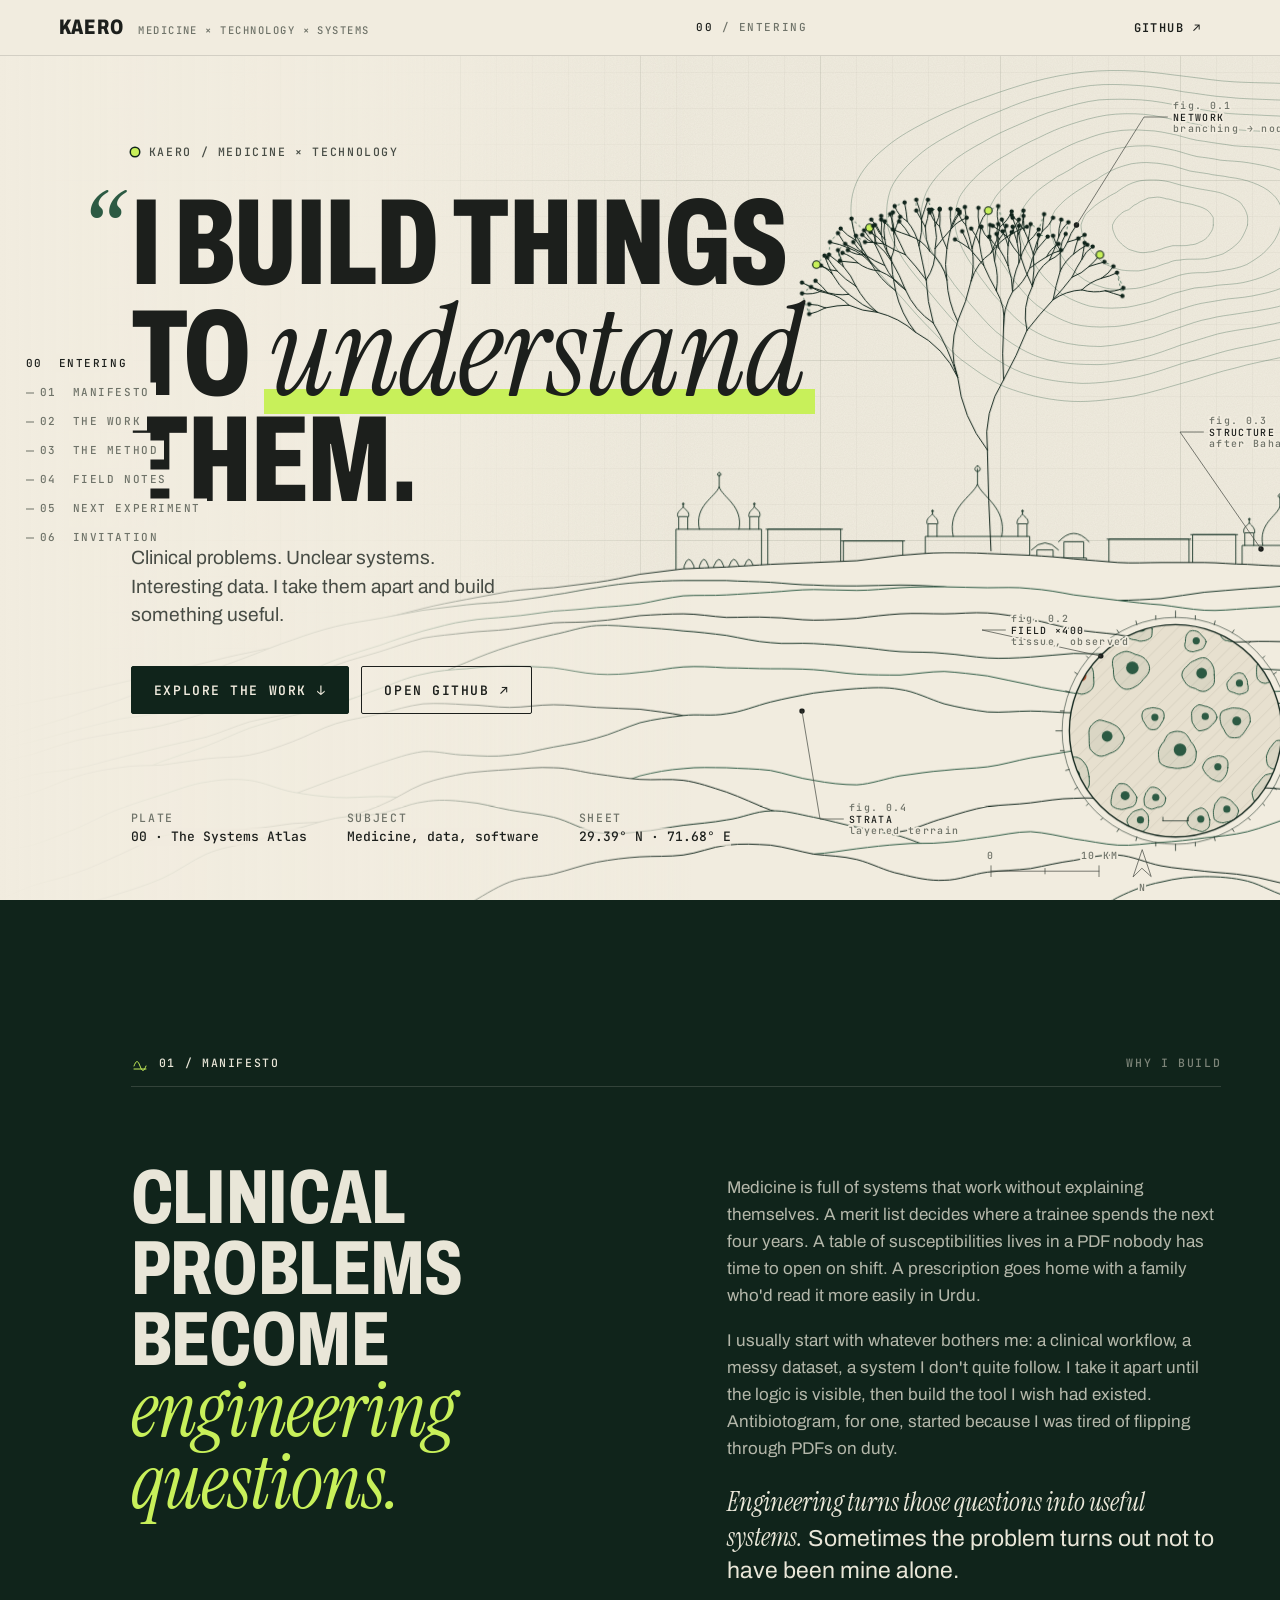
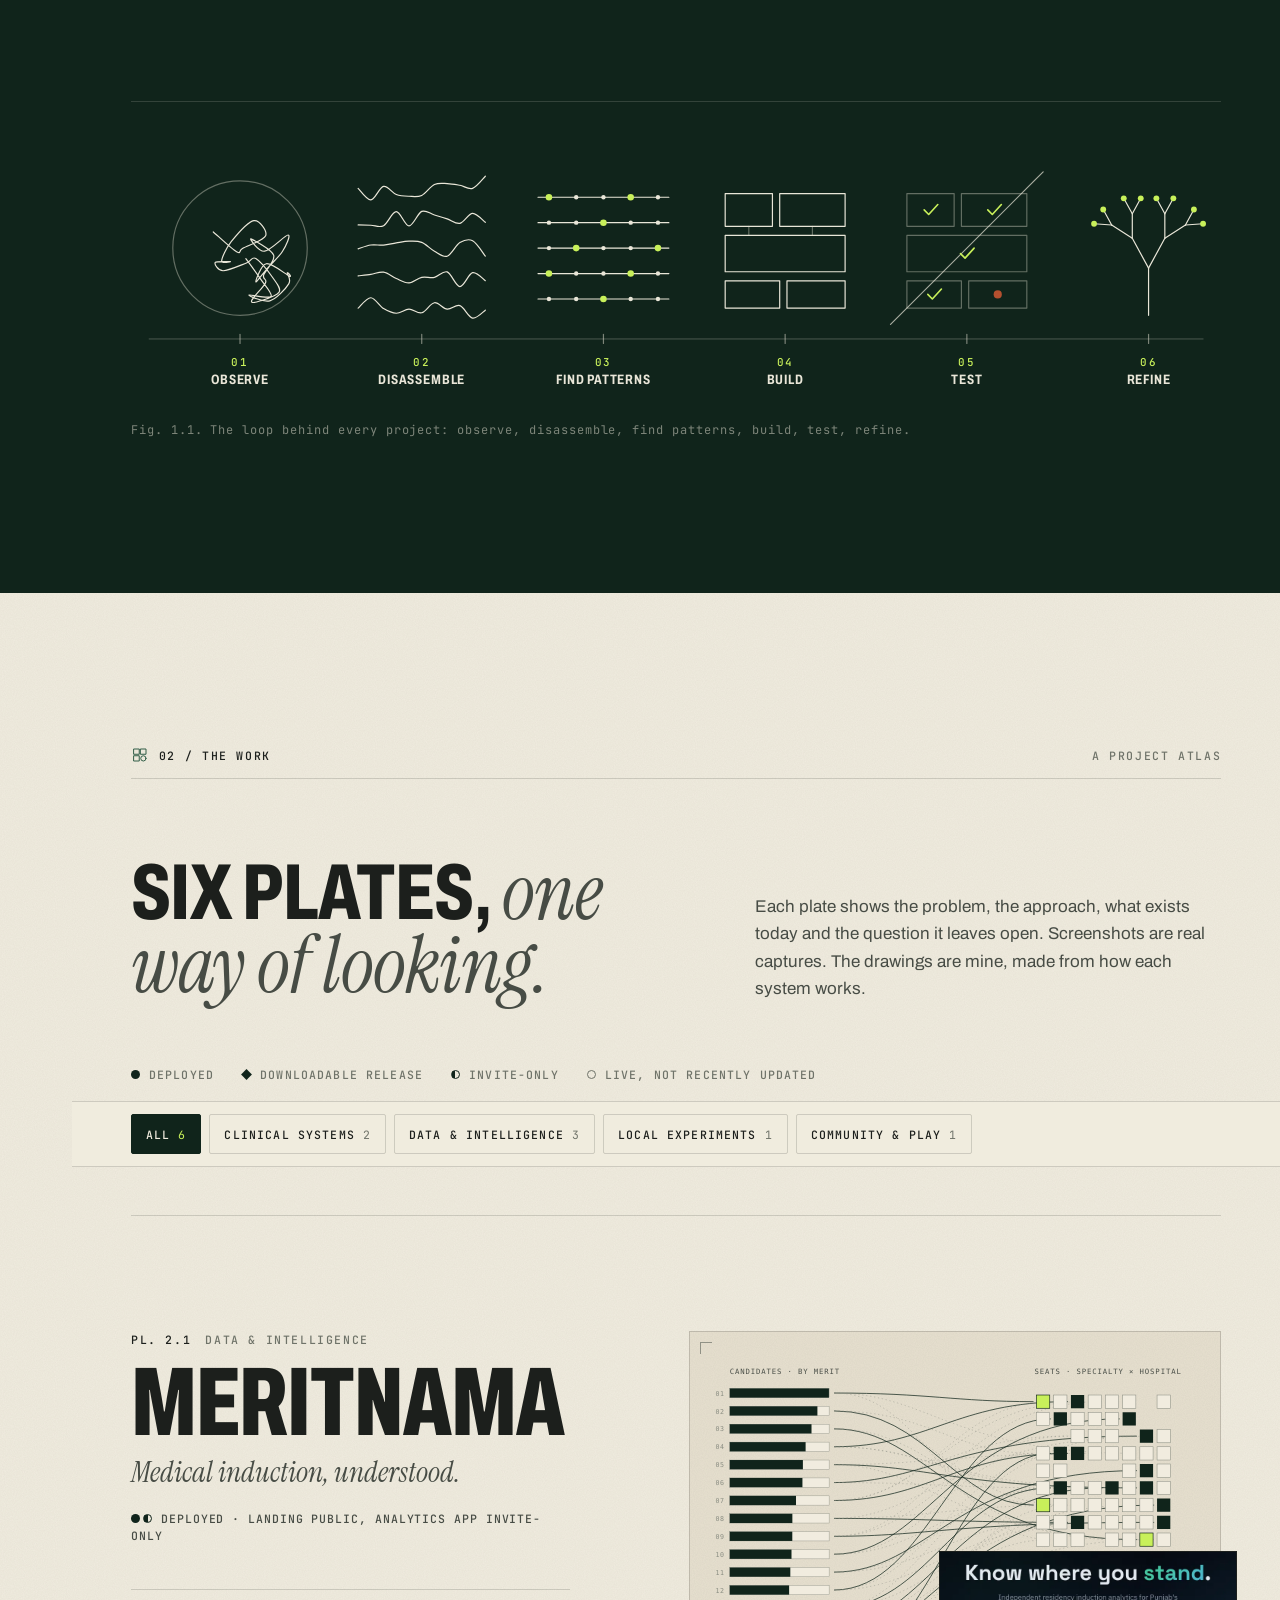
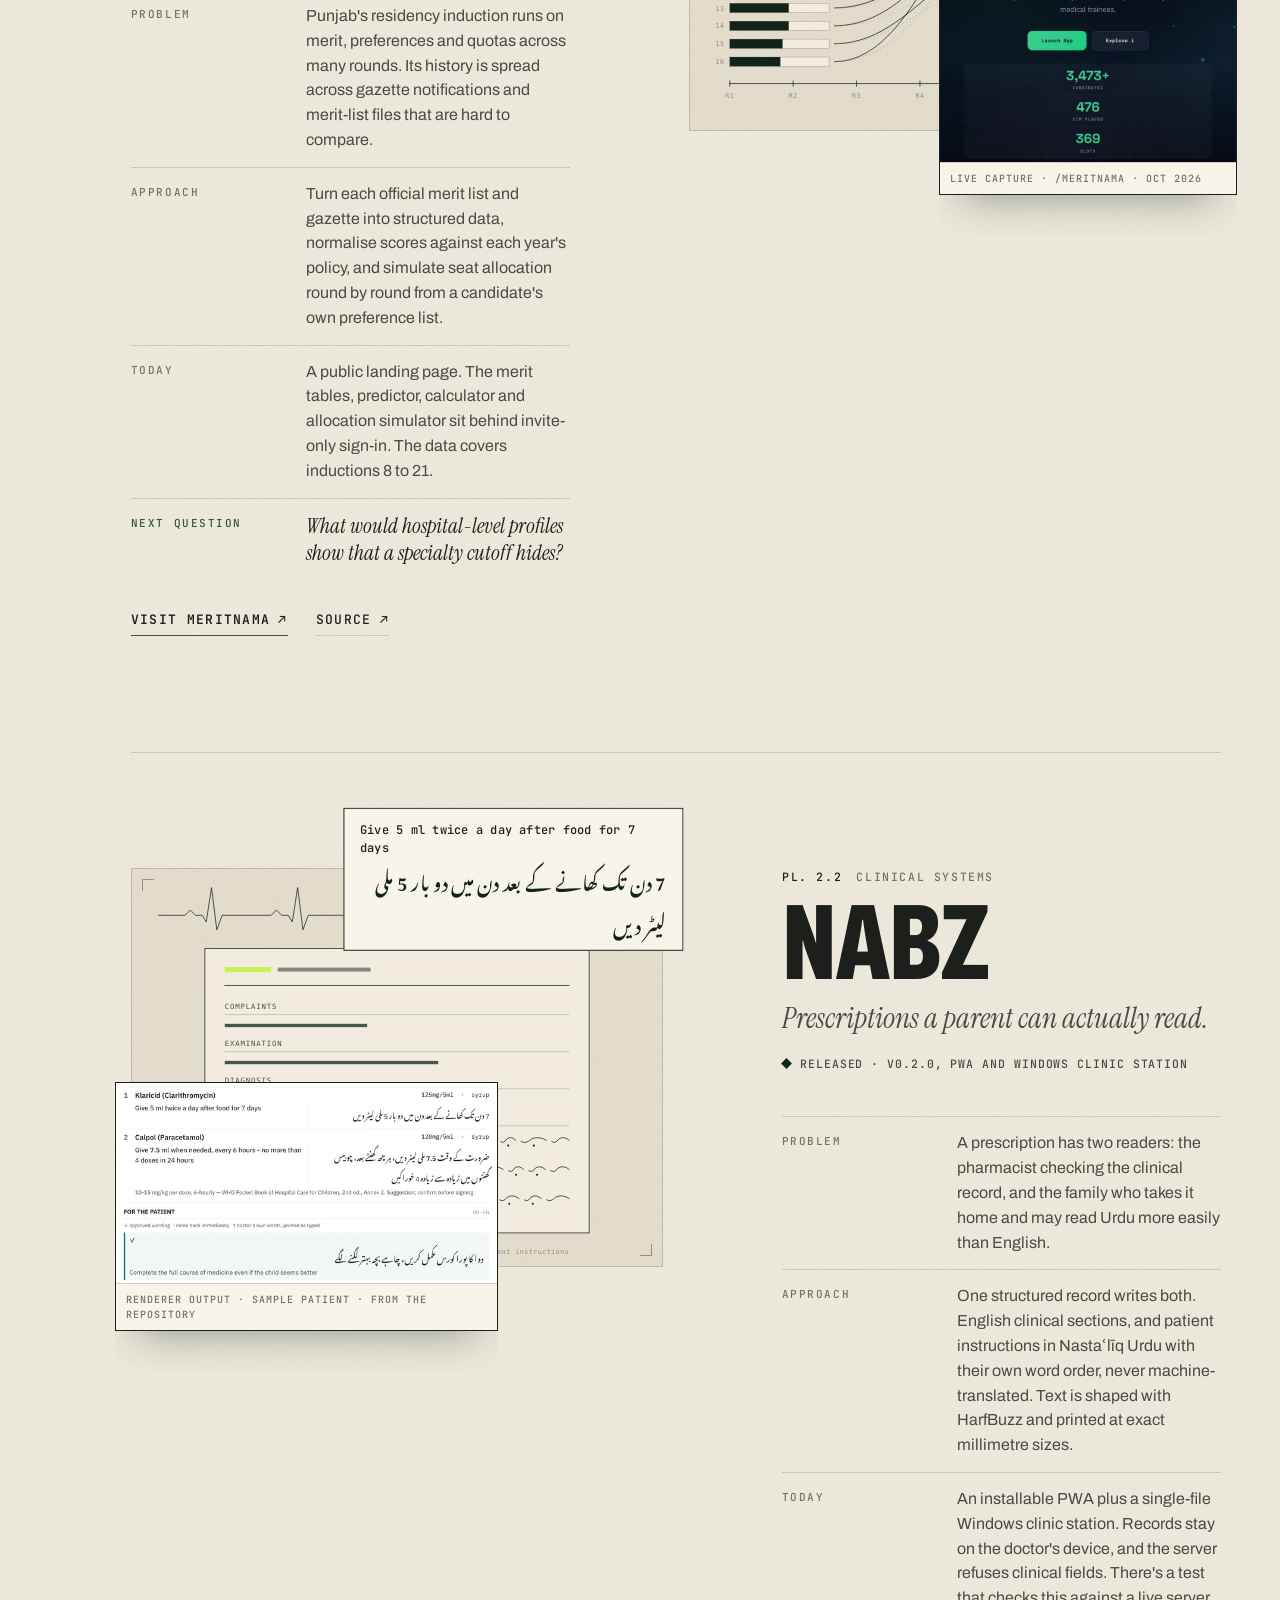
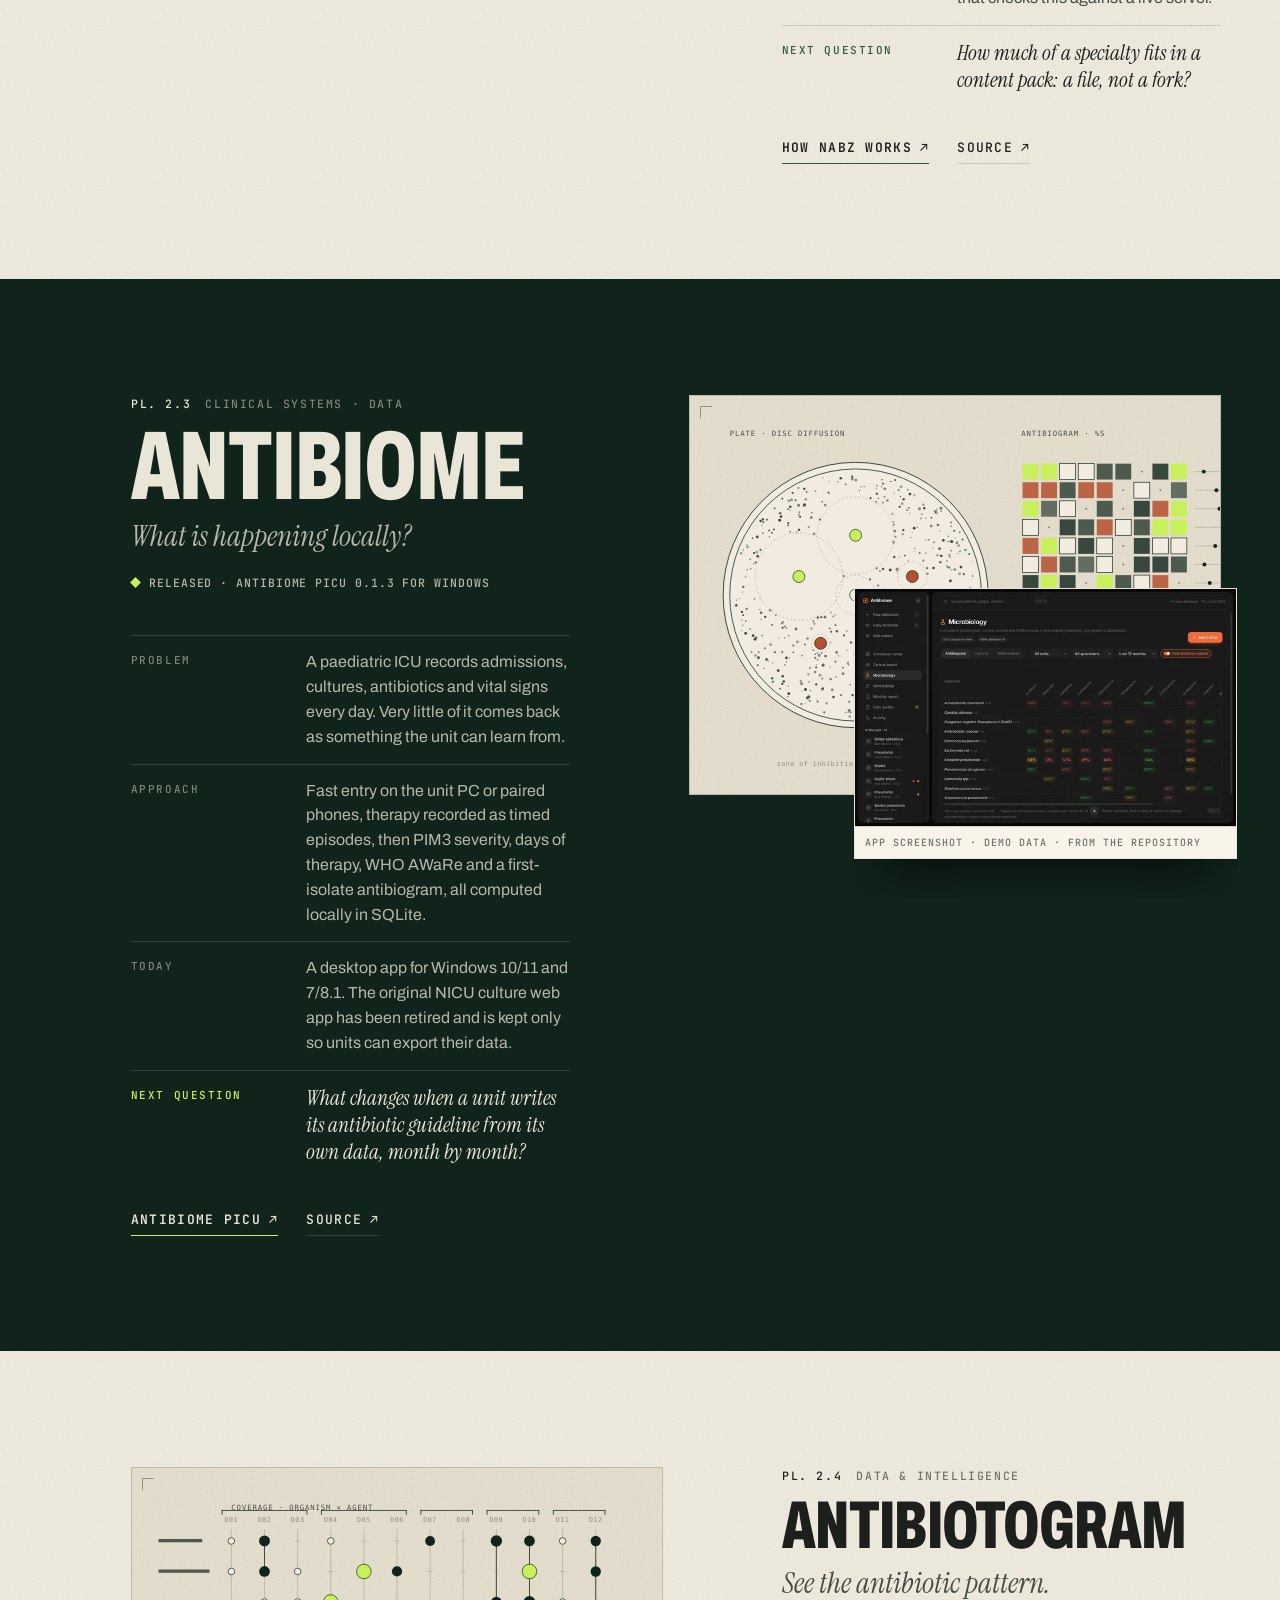
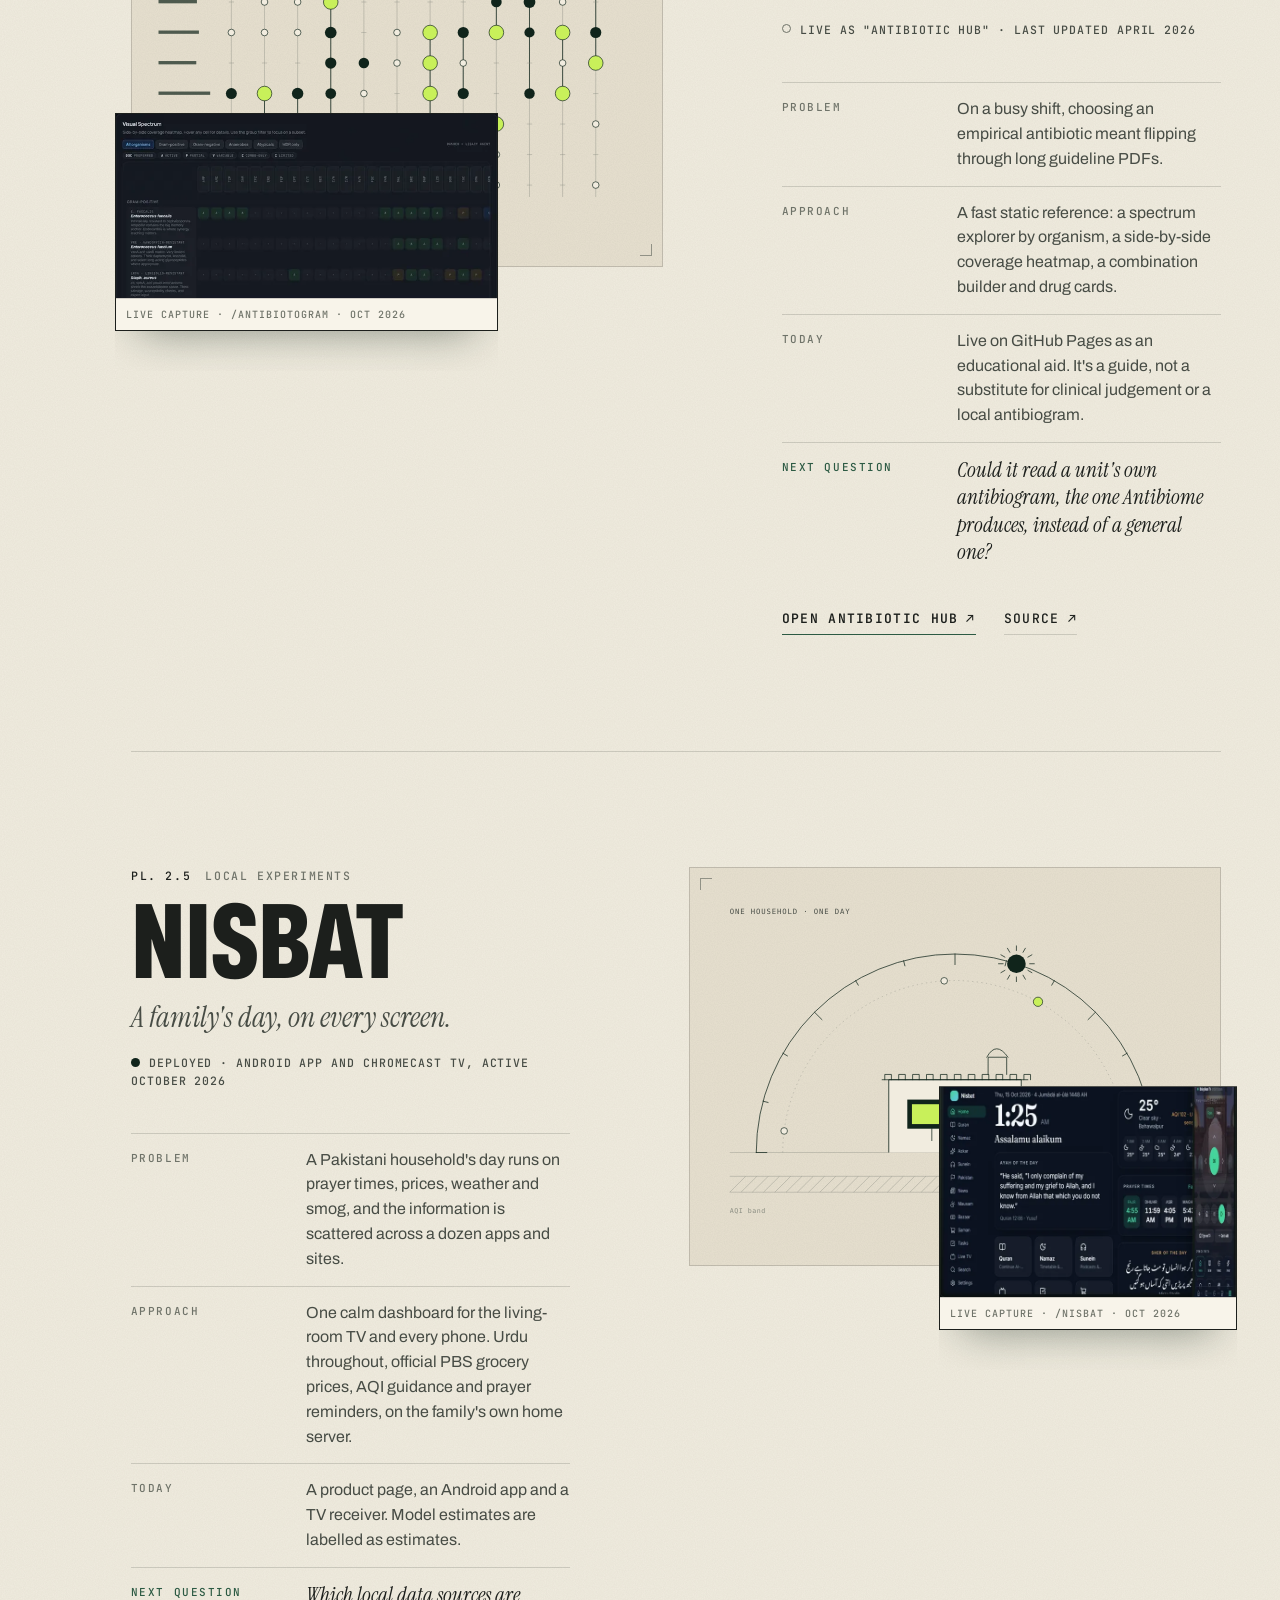
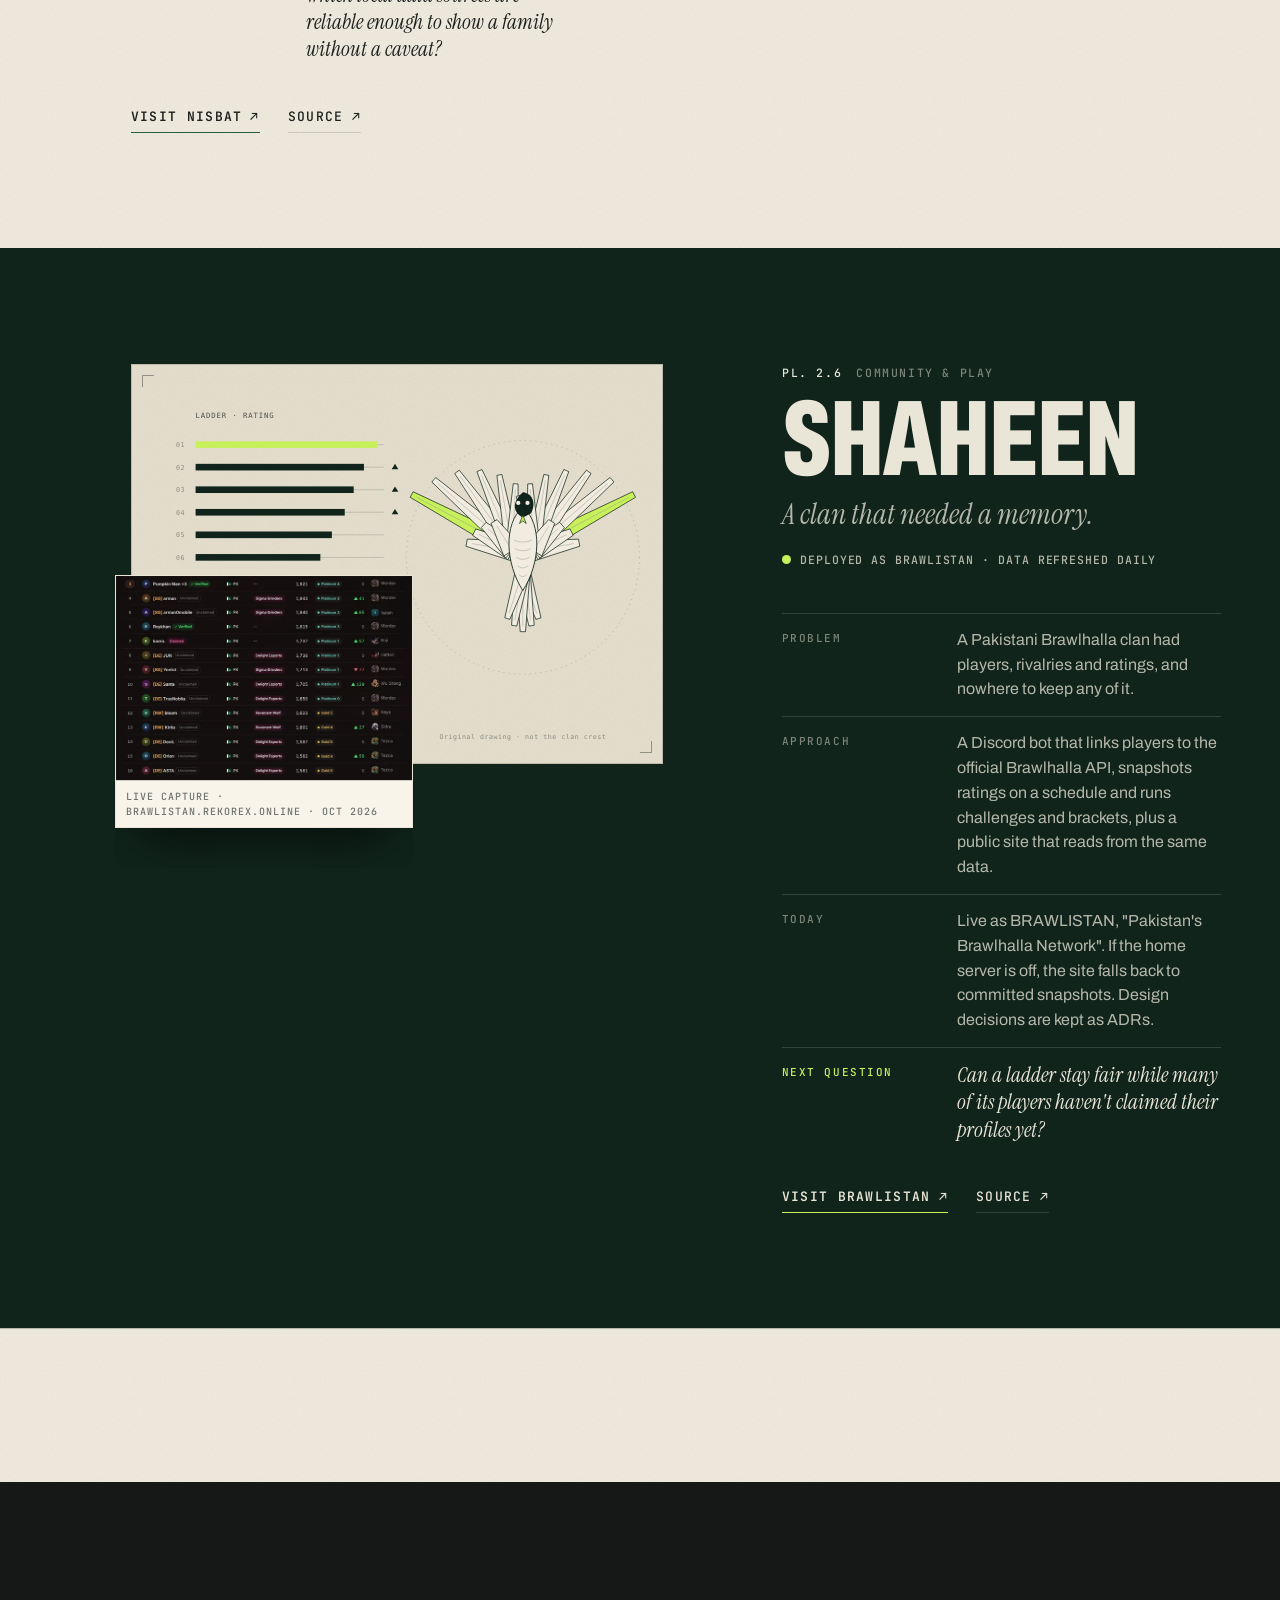
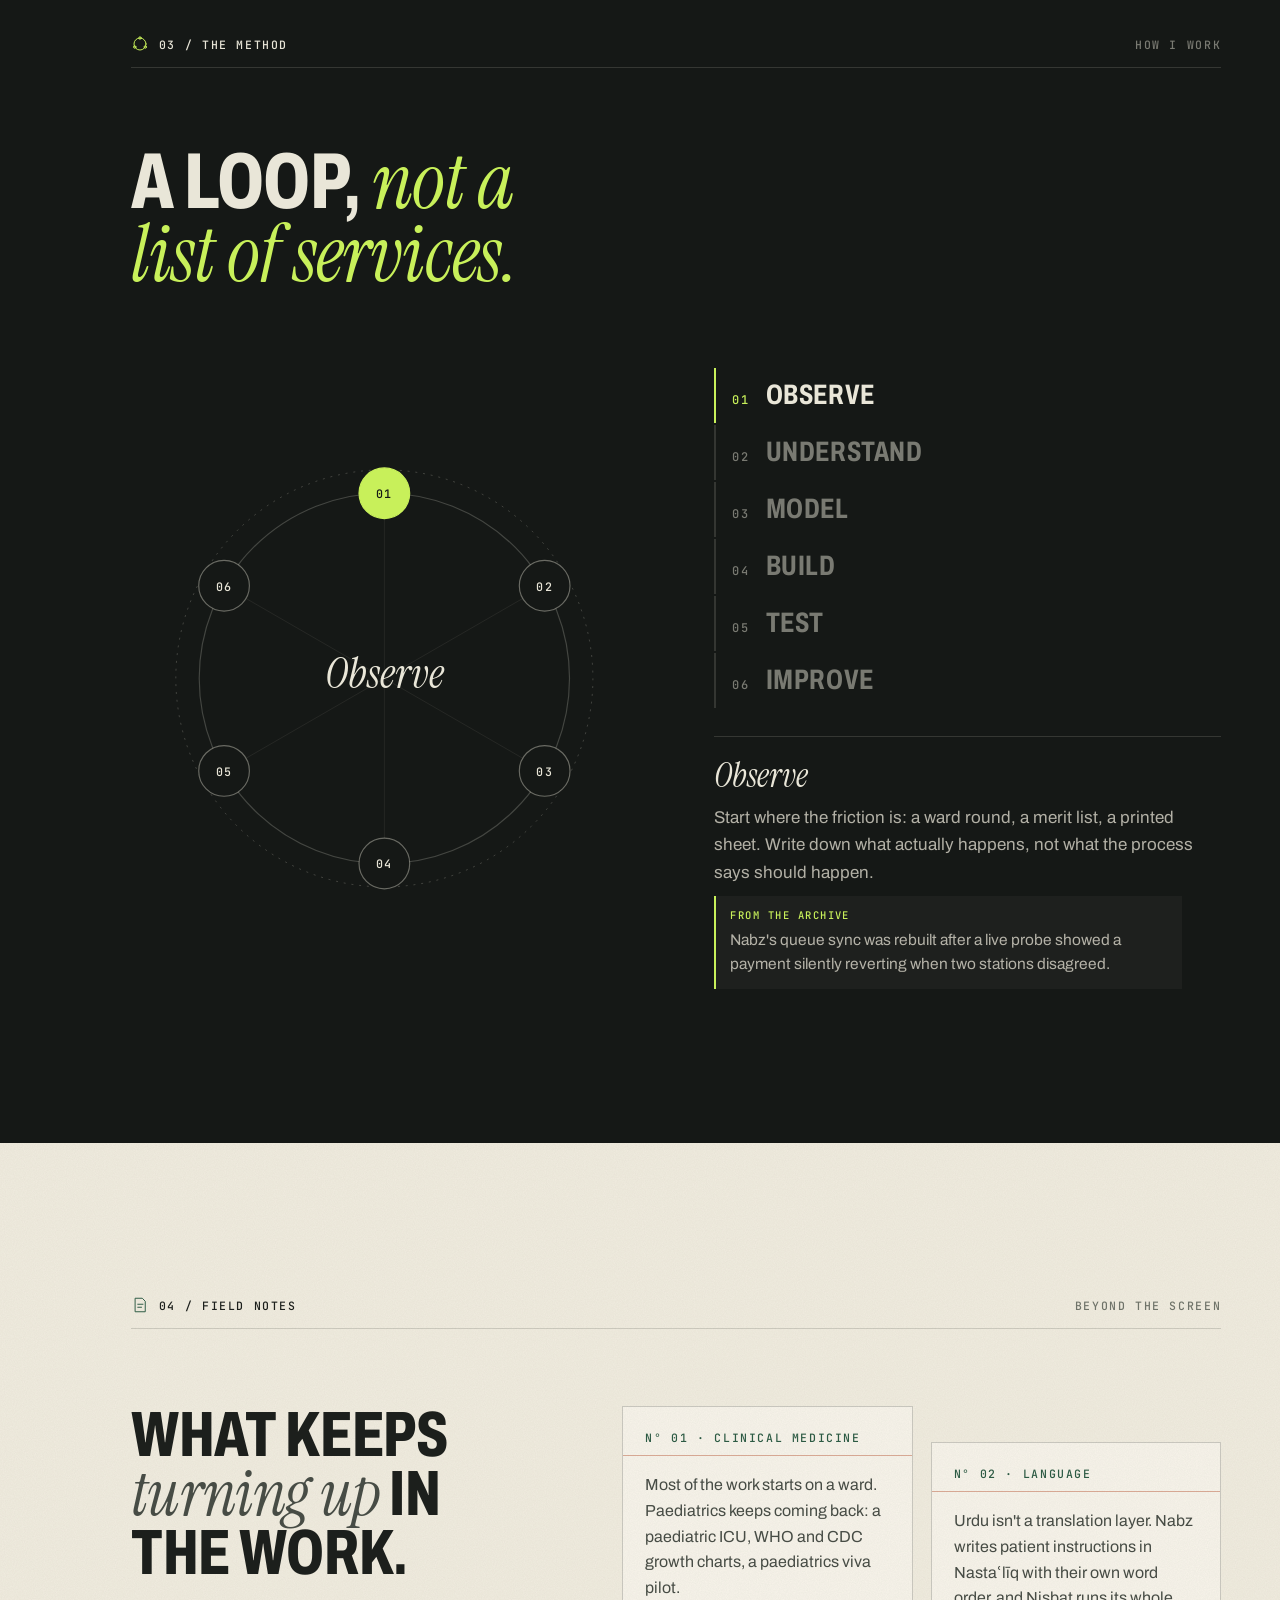
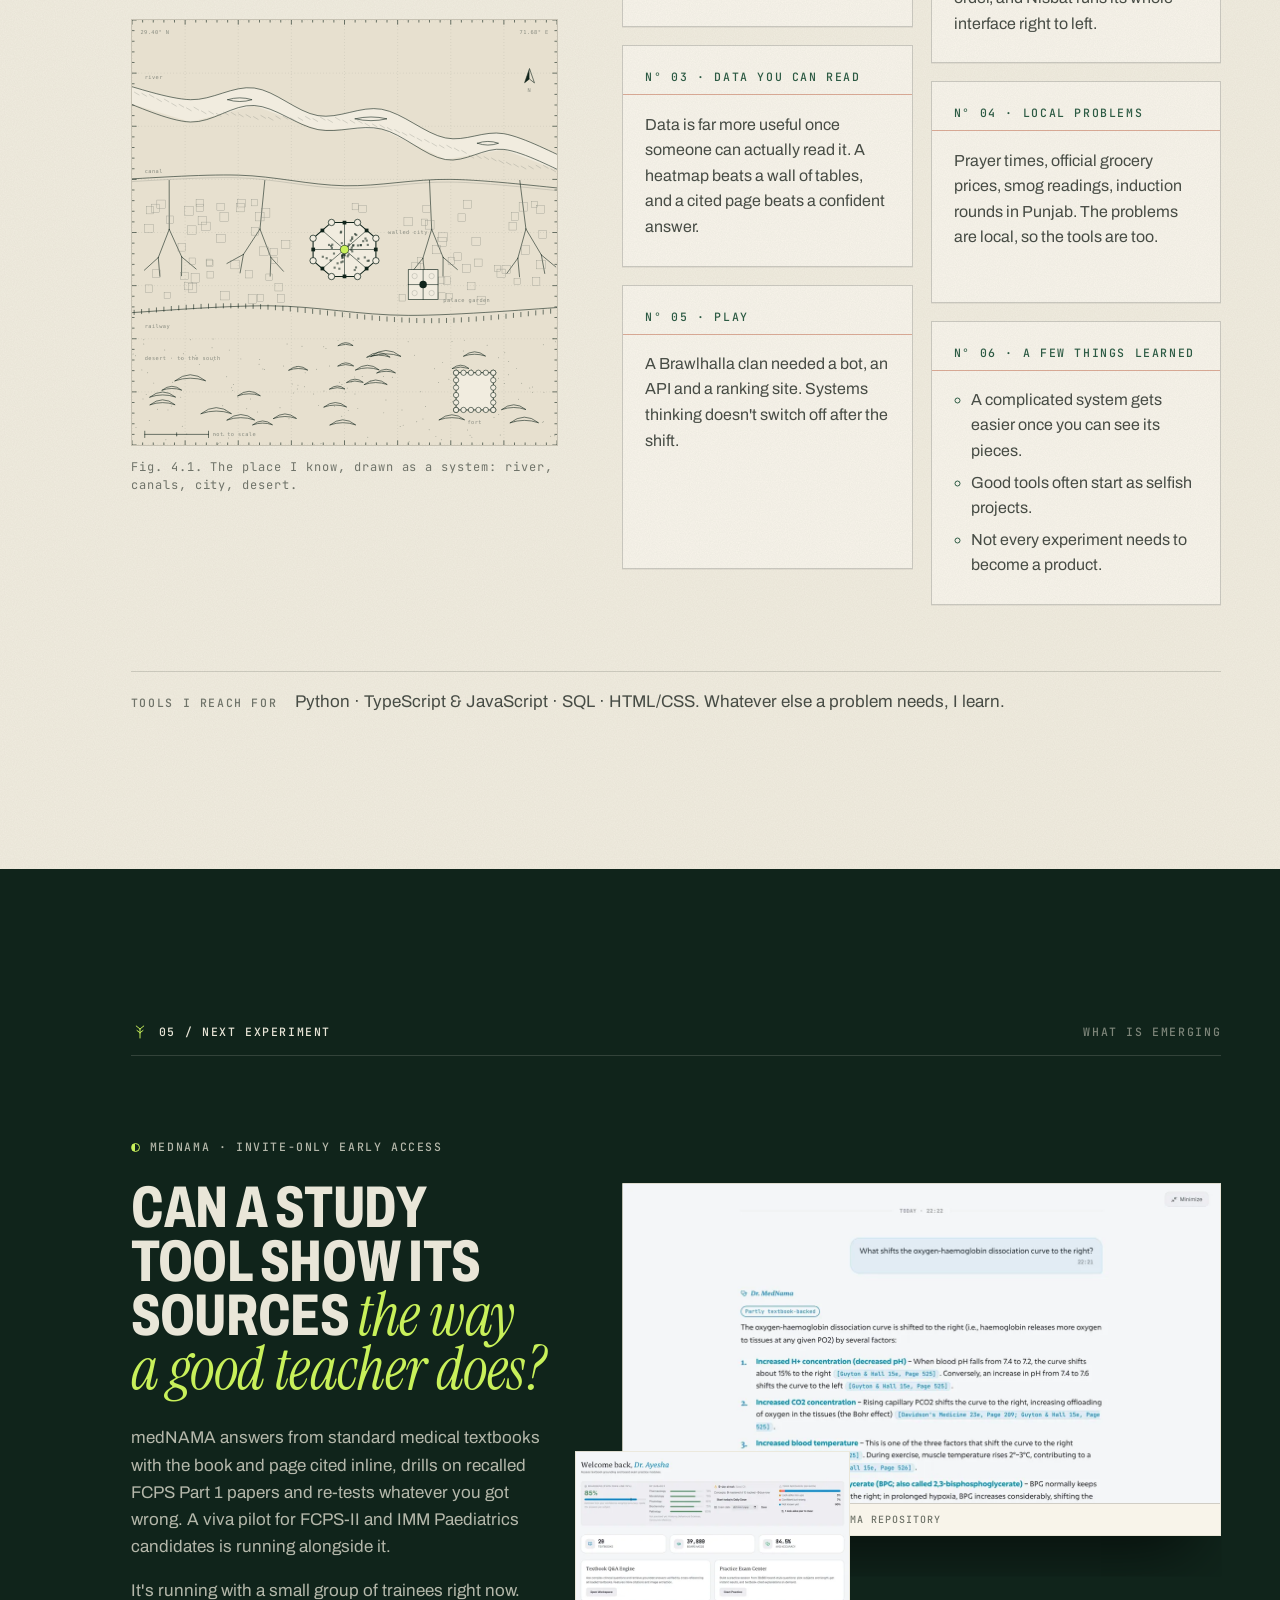
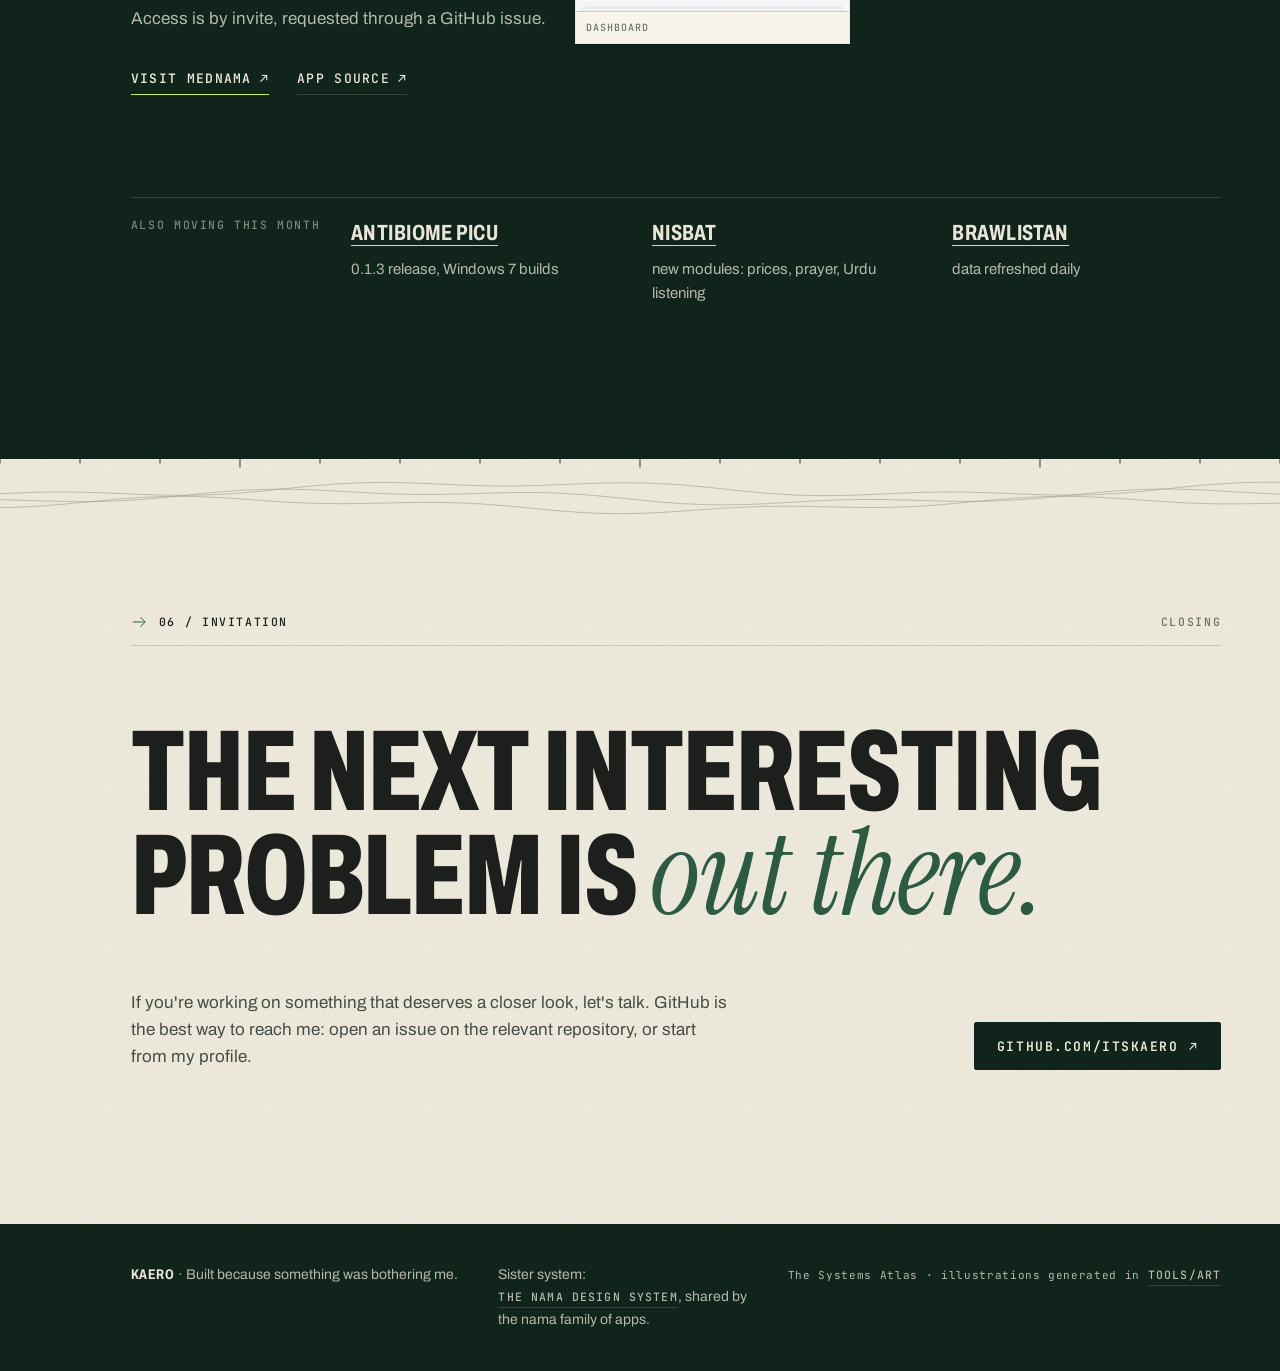
==== commit d86c5b86: "Redesign the homepage as The Systems Atlas Replace the dark carousel homepage with a seven-chapter e" ====
--- a/index.html
+++ b/index.html
@@ -3,294 +3,660 @@
 <head>
 <meta charset="utf-8">
 <meta name="viewport" content="width=device-width,initial-scale=1">
-<title>itskaero — I build things to understand them</title>
-<meta name="description" content="A personal lab. Medical data, clinical workflows and systems taken apart — MeritNama, medNAMA, Nabz and the rest of the nama family.">
-<meta name="theme-color" content="#04070e">
-<meta property="og:title" content="itskaero — I build things to understand them">
-<meta property="og:description" content="A personal lab. Medical data, clinical workflows and systems taken apart.">
-<meta property="og:image" content="banner.png">
+<title>KAERO · I build things to understand them</title>
+<meta name="description" content="KAERO: medicine × technology × systems. A clinician-builder's atlas of experiments: MeritNama, Nabz, Antibiome, Antibiotogram, Nisbat, medNAMA and more.">
+<meta name="theme-color" content="#F1ECDF">
+<meta property="og:title" content="KAERO · I build things to understand them">
+<meta property="og:description" content="Clinical problems become engineering questions. Engineering turns them into useful systems.">
+<meta property="og:image" content="https://itskaero.github.io/assets/og-kaero.png">
 <meta property="og:type" content="website">
+<meta name="twitter:card" content="summary_large_image">
+<link rel="icon" href="assets/favicon.svg" type="image/svg+xml">
 <link rel="preconnect" href="https://fonts.googleapis.com">
 <link rel="preconnect" href="https://fonts.gstatic.com" crossorigin>
-<link href="https://fonts.googleapis.com/css2?family=Instrument+Serif:ital@0;1&family=IBM+Plex+Sans:wght@400;500;600&family=IBM+Plex+Mono:wght@400;500&display=swap" rel="stylesheet">
-<link rel="stylesheet" href="nama/nama.css">
+<link href="https://fonts.googleapis.com/css2?family=Archivo:wdth,wght@62..125,400..800&family=Instrument+Serif:ital@1&family=JetBrains+Mono:wght@400;500&display=swap" rel="stylesheet">
+<link href="https://fonts.googleapis.com/css2?family=Noto+Nastaliq+Urdu&text=%2057%D8%A7%D8%A8%D8%AA%D8%AF%D8%B1%D8%B9%D9%84%D9%85%D9%86%D9%88%D9%B9%DA%A9%DA%BA%DA%BE%DB%8C%DB%92&display=swap" rel="stylesheet">
 <link rel="stylesheet" href="style.css">
+<script>document.documentElement.classList.add('js')</script>
 </head>
 <body>
 
-<a class="skip" href="#family">Skip to the projects</a>
-<div class="nama-grain" aria-hidden="true"></div>
-
-<header class="nav" id="nav">
-  <a class="brand" href="#top" aria-label="itskaero, home">
-    <span class="brand__mark" aria-hidden="true">k</span>
-    <span class="brand__word">itskaero<i>.</i></span>
+<!-- art:marks -->
+<svg xmlns="http://www.w3.org/2000/svg" style="display:none">
+<symbol id="cm-entering" viewBox="0 0 24 24" fill="none" stroke="currentColor" stroke-width="1.3" stroke-linecap="round" stroke-linejoin="round"><circle cx="12" cy="12" r="9"/><path d="M12 3v18M3 12h18"/></symbol>
+<symbol id="cm-manifesto" viewBox="0 0 24 24" fill="none" stroke="currentColor" stroke-width="1.3" stroke-linecap="round" stroke-linejoin="round"><path d="M4 16c3-8 5-8 8 0s5 8 8 0"/><path d="M4 20h16"/></symbol>
+<symbol id="cm-work" viewBox="0 0 24 24" fill="none" stroke="currentColor" stroke-width="1.3" stroke-linecap="round" stroke-linejoin="round"><rect x="4" y="4" width="7" height="7"/><rect x="13" y="4" width="7" height="7"/><rect x="4" y="13" width="7" height="7"/><circle cx="16.5" cy="16.5" r="3.5"/></symbol>
+<symbol id="cm-method" viewBox="0 0 24 24" fill="none" stroke="currentColor" stroke-width="1.3" stroke-linecap="round" stroke-linejoin="round"><circle cx="12" cy="12" r="8"/><circle cx="12" cy="4" r="1.6"/><circle cx="19" cy="16" r="1.6"/><circle cx="5" cy="16" r="1.6"/></symbol>
+<symbol id="cm-notes" viewBox="0 0 24 24" fill="none" stroke="currentColor" stroke-width="1.3" stroke-linecap="round" stroke-linejoin="round"><path d="M6 3h9l4 4v14H6z"/><path d="M9 11h7M9 15h5"/></symbol>
+<symbol id="cm-next" viewBox="0 0 24 24" fill="none" stroke="currentColor" stroke-width="1.3" stroke-linecap="round" stroke-linejoin="round"><path d="M12 20V8"/><path d="M12 8l-5 -4M12 8l5 -4M12 13l-4 -3M12 13l4 -3"/></symbol>
+<symbol id="cm-invitation" viewBox="0 0 24 24" fill="none" stroke="currentColor" stroke-width="1.3" stroke-linecap="round" stroke-linejoin="round"><path d="M3 12h15"/><path d="M13 6l6 6-6 6"/></symbol>
+</svg>
+<!-- /art:marks -->
+
+<a class="skip" href="#work">Skip to the work</a>
+
+<header class="bar" id="bar">
+  <a class="brand" href="#entering" aria-label="KAERO, back to the start">
+    <span class="brand__word">KAERO</span>
+    <span class="brand__sub">Medicine × Technology × Systems</span>
   </a>
-  <nav class="nav__links" aria-label="Sections">
-    <a href="#family">Family</a>
-    <a href="#system">System</a>
-    <a href="#how">How</a>
-    <a href="#about">About</a>
-    <a href="https://github.com/itskaero" target="_blank" rel="noreferrer">GitHub ↗</a>
-  </nav>
-  <div class="nav__progress" id="progress" aria-hidden="true"></div>
+  <p class="bar__now" aria-hidden="true"><span id="now-num">00</span> / <span id="now-name">Entering</span></p>
+  <a class="bar__gh" href="https://github.com/itskaero" target="_blank" rel="noopener">GitHub <span aria-hidden="true">↗</span></a>
+  <button class="bar__menu" id="menu-btn" type="button" aria-expanded="false" aria-controls="chapters">
+    <span class="bar__menu-lbl">Chapters</span><span class="bar__menu-ico" aria-hidden="true"><i></i><i></i></span>
+  </button>
+  <div class="bar__progress" aria-hidden="true"><i id="progress"></i></div>
 </header>
 
+<nav class="rail" id="chapters" aria-label="Chapters">
+  <ol>
+    <li><a href="#entering"><b>00</b><span>Entering</span></a></li>
+    <li><a href="#manifesto"><b>01</b><span>Manifesto</span></a></li>
+    <li><a href="#work"><b>02</b><span>The work</span></a></li>
+    <li><a href="#method"><b>03</b><span>The method</span></a></li>
+    <li><a href="#notes"><b>04</b><span>Field notes</span></a></li>
+    <li><a href="#next"><b>05</b><span>Next experiment</span></a></li>
+    <li><a href="#invitation"><b>06</b><span>Invitation</span></a></li>
+  </ol>
+</nav>
+
 <main id="top">
 
-  <!-- ── hero ──────────────────────────────────────────────────────── -->
-  <section class="hero">
-    <div class="hero__sky" aria-hidden="true"></div>
-    <div class="hero__stars" aria-hidden="true"></div>
-    <div class="hero__aurora" aria-hidden="true"><i></i><i></i><i></i></div>
-    <div class="nama-grid-bg" aria-hidden="true"></div>
-
-    <div class="hero__inner">
-      <p class="nama-eyebrow hero__fade">Personal lab · Pakistan · 2026</p>
-
-      <h1 class="nama-display">
-        <span class="line"><span>I build things</span></span>
-        <span class="line"><span>to <em>understand</em></span></span>
-        <span class="line"><span>them.</span></span>
-      </h1>
-
-      <p class="nama-lede hero__fade" data-d="1">
-        I tend to start with something that bothers me — a clinical workflow, a messy
-        dataset, a system I don't quite follow. So I take it apart, and build whatever
-        I wish had existed.
-      </p>
-
-      <div class="hero__cta hero__fade" data-d="2">
-        <a class="nama-btn nama-btn--solid" href="#family">See what I've built</a>
-        <a class="nama-btn nama-btn--ghost" href="https://github.com/itskaero" target="_blank" rel="noreferrer">GitHub ↗</a>
+<!-- ═════ 00 / ENTERING ═══════════════════════════════════════════ -->
+<section class="ch ch--paper hero" id="entering" data-chapter="00" data-name="Entering" aria-labelledby="hero-title">
+  <div class="hero__art">
+<!-- art:hero -->
+<svg class="atlas" viewBox="0 0 1600 1000" preserveAspectRatio="xMidYMax slice" aria-hidden="true" focusable="false">
+<defs><pattern id="atlas-grid" width="40" height="40" patternUnits="userSpaceOnUse"><path d="M40 0H0V40" class="a-grid"/></pattern><pattern id="atlas-grid-major" width="200" height="200" patternUnits="userSpaceOnUse"><path d="M200 0H0V200" class="a-grid-major"/></pattern><clipPath id="atlas-lens"><circle cx="1395" cy="812" r="118"/></clipPath></defs>
+<g class="a-sheet"><rect width="1600" height="1000" fill="url(#atlas-grid)"/><rect width="1600" height="1000" fill="url(#atlas-grid-major)"/></g>
+<g class="a-ruler"><path d="M0 999 v-10"/><path d="M40 999 v-5"/><path d="M80 999 v-5"/><path d="M120 999 v-5"/><path d="M160 999 v-5"/><path d="M200 999 v-10"/><path d="M240 999 v-5"/><path d="M280 999 v-5"/><path d="M320 999 v-5"/><path d="M360 999 v-5"/><path d="M400 999 v-10"/><path d="M440 999 v-5"/><path d="M480 999 v-5"/><path d="M520 999 v-5"/><path d="M560 999 v-5"/><path d="M600 999 v-10"/><path d="M640 999 v-5"/><path d="M680 999 v-5"/><path d="M720 999 v-5"/><path d="M760 999 v-5"/><path d="M800 999 v-10"/><path d="M840 999 v-5"/><path d="M880 999 v-5"/><path d="M920 999 v-5"/><path d="M960 999 v-5"/><path d="M1000 999 v-10"/><path d="M1040 999 v-5"/><path d="M1080 999 v-5"/><path d="M1120 999 v-5"/><path d="M1160 999 v-5"/><path d="M1200 999 v-10"/><path d="M1240 999 v-5"/><path d="M1280 999 v-5"/><path d="M1320 999 v-5"/><path d="M1360 999 v-5"/><path d="M1400 999 v-10"/><path d="M1440 999 v-5"/><path d="M1480 999 v-5"/><path d="M1520 999 v-5"/><path d="M1560 999 v-5"/><path d="M1600 999 v-10"/><text class="a-lbl a-faint" x="8" y="986">A</text><text class="a-lbl a-faint" x="208" y="986">B</text><text class="a-lbl a-faint" x="408" y="986">C</text><text class="a-lbl a-faint" x="608" y="986">D</text><text class="a-lbl a-faint" x="808" y="986">E</text><text class="a-lbl a-faint" x="1008" y="986">F</text><text class="a-lbl a-faint" x="1208" y="986">G</text><text class="a-lbl a-faint" x="1408" y="986">H</text></g>
+<g class="a-contour"><path pathLength="1" class="draw" style="--d:300ms" d="M1437 250 C1437 253 1436 255 1435 257 C1433 260 1432 262 1430 264 C1428 266 1425 268 1422 269 C1419 271 1415 272 1412 272 C1408 273 1404 273 1401 273 C1398 273 1395 273 1392 273 C1389 274 1387 274 1384 275 C1381 276 1379 277 1375 278 C1372 279 1368 280 1365 280 C1361 281 1357 281 1353 280 C1349 279 1346 278 1343 277 C1340 275 1337 273 1335 271 C1333 269 1331 267 1329 264 C1328 262 1327 260 1326 257 C1325 255 1325 252 1325 250 C1326 248 1327 245 1329 243 C1330 241 1333 239 1335 237 C1337 235 1340 234 1343 233 C1345 231 1347 230 1349 228 C1352 227 1354 225 1356 224 C1359 223 1362 221 1365 220 C1368 220 1372 219 1375 219 C1378 219 1382 220 1385 221 C1388 221 1391 222 1394 223 C1397 224 1399 224 1402 225 C1406 226 1409 226 1413 227 C1416 228 1420 229 1423 230 C1426 231 1430 233 1432 235 C1434 237 1436 240 1437 242 C1437 245 1437 247 1437 250 Z"/><path pathLength="1" class="draw" style="--d:360ms" d="M1475 250 C1474 254 1472 258 1470 262 C1468 266 1465 270 1461 273 C1458 276 1453 279 1448 282 C1443 284 1437 285 1431 287 C1426 288 1420 288 1414 288 C1409 288 1404 288 1400 289 C1395 289 1391 290 1387 292 C1382 293 1378 295 1372 297 C1367 298 1361 300 1354 301 C1348 301 1341 301 1335 300 C1329 299 1323 296 1318 294 C1313 291 1310 288 1306 284 C1303 281 1300 277 1298 273 C1295 270 1293 266 1292 262 C1291 258 1290 254 1290 250 C1291 246 1293 242 1295 238 C1298 235 1302 232 1305 229 C1309 226 1313 223 1317 221 C1321 218 1325 216 1329 214 C1333 211 1336 209 1341 206 C1345 204 1350 202 1355 201 C1360 200 1366 200 1372 200 C1377 200 1383 201 1388 202 C1393 203 1397 205 1402 206 C1407 207 1412 208 1417 209 C1422 210 1428 211 1434 212 C1440 213 1446 214 1452 217 C1457 219 1463 222 1467 225 C1470 229 1473 233 1474 237 C1476 241 1475 246 1475 250 Z"/><path pathLength="1" class="draw" style="--d:420ms" d="M1512 250 C1511 256 1508 262 1505 267 C1502 272 1497 277 1492 282 C1487 286 1481 290 1474 294 C1467 297 1459 299 1451 300 C1443 302 1435 302 1428 303 C1420 303 1414 303 1408 304 C1401 305 1396 307 1390 309 C1383 311 1377 314 1369 316 C1362 318 1353 321 1344 321 C1335 322 1325 322 1317 320 C1309 318 1301 315 1294 311 C1288 307 1283 302 1278 297 C1274 293 1270 287 1267 282 C1263 277 1260 272 1259 267 C1257 261 1255 255 1256 250 C1256 245 1258 239 1261 234 C1265 229 1270 224 1275 220 C1280 216 1286 212 1291 209 C1297 205 1302 202 1308 199 C1313 195 1319 192 1325 189 C1331 186 1338 184 1346 182 C1353 181 1361 180 1369 181 C1376 181 1384 183 1391 184 C1398 186 1404 188 1411 190 C1417 191 1424 192 1431 193 C1438 195 1447 195 1455 197 C1464 198 1473 200 1481 203 C1489 206 1497 210 1502 215 C1508 220 1511 226 1513 232 C1514 238 1514 244 1512 250 Z"/><path pathLength="1" class="draw" style="--d:480ms" d="M1550 250 C1548 258 1544 265 1539 272 C1535 278 1529 285 1522 290 C1515 296 1507 301 1498 305 C1490 309 1479 312 1470 314 C1460 316 1450 316 1441 317 C1432 319 1424 319 1416 320 C1408 322 1401 324 1393 326 C1384 329 1376 333 1366 336 C1356 338 1344 342 1333 342 C1322 343 1309 342 1299 340 C1289 337 1279 333 1271 328 C1263 323 1257 316 1251 310 C1245 304 1241 297 1237 291 C1232 284 1228 278 1226 271 C1223 264 1221 257 1221 250 C1221 243 1223 236 1227 229 C1231 223 1237 216 1243 211 C1249 206 1257 201 1264 196 C1272 192 1279 188 1286 183 C1294 179 1301 175 1309 172 C1318 168 1327 165 1336 164 C1346 162 1356 162 1366 162 C1375 163 1385 165 1394 167 C1402 169 1410 172 1419 174 C1427 175 1436 176 1445 178 C1455 179 1466 179 1477 181 C1488 183 1501 185 1511 189 C1522 193 1532 198 1539 205 C1545 211 1550 219 1552 227 C1554 234 1552 242 1550 250 Z"/><path pathLength="1" class="draw" style="--d:540ms" d="M1587 250 C1584 259 1579 268 1573 276 C1567 284 1559 292 1551 299 C1543 305 1533 312 1523 316 C1512 321 1500 325 1489 327 C1477 330 1465 331 1454 332 C1444 334 1434 335 1424 337 C1414 339 1406 342 1396 345 C1385 348 1375 353 1363 356 C1350 359 1336 363 1322 363 C1309 364 1294 363 1281 360 C1269 356 1257 350 1248 344 C1238 338 1231 330 1224 322 C1218 315 1212 307 1207 299 C1202 291 1196 284 1193 275 C1189 267 1186 259 1186 250 C1185 241 1187 232 1192 224 C1196 216 1203 209 1211 202 C1218 195 1228 189 1237 184 C1246 178 1255 173 1265 168 C1274 163 1284 158 1294 155 C1304 151 1316 147 1327 146 C1338 144 1351 144 1363 145 C1374 145 1386 148 1396 150 C1407 153 1416 156 1427 157 C1438 159 1448 160 1460 162 C1472 163 1486 163 1500 165 C1513 167 1530 170 1542 175 C1555 179 1568 186 1576 194 C1584 202 1589 212 1591 221 C1593 231 1590 241 1587 250 Z"/><path pathLength="1" class="draw" style="--d:600ms" d="M1624 250 C1620 261 1613 271 1605 281 C1598 290 1589 299 1579 307 C1569 315 1558 322 1546 327 C1535 333 1521 337 1508 341 C1495 344 1481 346 1468 348 C1456 350 1444 351 1433 354 C1421 356 1411 360 1399 364 C1386 368 1374 374 1359 377 C1345 380 1328 384 1312 385 C1296 385 1278 383 1264 379 C1249 375 1236 367 1225 360 C1215 352 1207 343 1199 334 C1191 326 1185 317 1178 308 C1172 298 1165 290 1160 280 C1155 270 1151 260 1150 250 C1149 240 1151 229 1155 219 C1160 210 1169 200 1178 192 C1187 184 1198 177 1209 171 C1220 164 1232 158 1243 153 C1255 147 1266 142 1279 138 C1291 134 1305 130 1318 128 C1332 126 1346 126 1360 127 C1373 128 1387 132 1399 134 C1412 136 1423 140 1435 141 C1448 143 1460 144 1475 145 C1489 146 1506 146 1523 149 C1539 151 1559 154 1574 160 C1589 166 1604 174 1613 184 C1623 193 1628 205 1630 216 C1632 227 1628 239 1624 250 Z"/><path pathLength="1" class="draw" style="--d:660ms" d="M1660 250 C1655 262 1646 274 1637 285 C1628 296 1618 306 1607 315 C1595 323 1583 332 1570 338 C1557 345 1542 350 1527 354 C1512 359 1497 361 1483 364 C1468 366 1455 368 1442 371 C1428 375 1416 379 1402 383 C1388 388 1373 394 1356 398 C1339 402 1319 406 1301 405 C1283 405 1263 403 1247 398 C1231 393 1216 384 1204 375 C1192 367 1183 356 1174 346 C1165 336 1157 326 1149 316 C1142 305 1133 295 1127 284 C1121 273 1114 262 1113 250 C1111 238 1113 226 1118 214 C1123 203 1133 192 1143 183 C1154 173 1168 165 1181 158 C1194 150 1208 144 1222 138 C1236 132 1249 126 1264 122 C1279 117 1294 113 1310 111 C1325 110 1342 110 1357 111 C1372 112 1387 115 1402 118 C1416 120 1429 123 1443 125 C1458 127 1473 127 1490 128 C1507 129 1527 129 1547 132 C1566 134 1589 138 1606 145 C1624 152 1641 162 1651 173 C1662 184 1667 198 1668 211 C1670 224 1665 238 1660 250 Z"/><path pathLength="1" class="draw" style="--d:720ms" d="M1695 250 C1688 264 1677 277 1667 289 C1657 301 1646 312 1633 322 C1621 332 1608 342 1594 349 C1579 357 1563 363 1547 368 C1531 374 1513 376 1497 380 C1481 384 1466 386 1451 390 C1436 394 1422 399 1405 403 C1389 408 1371 415 1352 419 C1333 423 1311 426 1291 426 C1270 425 1248 422 1230 416 C1212 410 1196 400 1183 390 C1169 380 1160 368 1149 357 C1139 346 1130 335 1121 324 C1111 312 1101 301 1093 289 C1086 277 1077 263 1075 250 C1073 237 1074 222 1079 209 C1085 196 1097 183 1109 173 C1121 162 1138 153 1153 145 C1169 136 1185 129 1201 123 C1217 116 1233 110 1250 106 C1267 101 1284 97 1301 95 C1319 93 1337 94 1354 95 C1372 96 1388 99 1404 102 C1421 104 1435 107 1452 108 C1469 110 1486 110 1506 111 C1526 112 1549 111 1571 114 C1594 117 1620 121 1639 129 C1659 137 1678 149 1689 162 C1700 175 1706 191 1707 206 C1707 220 1701 236 1695 250 Z"/><path pathLength="1" class="draw" style="--d:780ms" d="M1728 250 C1720 265 1708 280 1696 293 C1685 306 1673 318 1660 330 C1646 341 1633 351 1617 360 C1602 369 1584 377 1567 383 C1549 389 1530 393 1513 397 C1495 401 1478 404 1461 409 C1443 413 1427 419 1409 424 C1390 429 1370 436 1349 440 C1328 443 1303 447 1281 446 C1258 445 1234 440 1214 433 C1195 427 1178 415 1163 404 C1148 394 1137 380 1125 368 C1113 356 1103 345 1092 332 C1081 320 1068 307 1059 294 C1049 280 1039 265 1036 250 C1033 235 1034 218 1040 204 C1046 189 1059 175 1074 163 C1088 151 1107 141 1125 132 C1143 123 1163 115 1181 109 C1200 102 1218 96 1236 91 C1255 86 1274 82 1294 80 C1313 78 1333 78 1352 79 C1371 80 1389 83 1407 85 C1425 87 1441 90 1461 91 C1480 92 1499 92 1522 93 C1545 93 1571 92 1597 96 C1622 100 1651 105 1673 114 C1694 123 1715 137 1727 151 C1739 166 1744 184 1744 201 C1744 217 1736 235 1728 250 Z"/></g>
+<g class="a-city"><path pathLength="1" class="draw" style="--d:900ms" d="M840 646 L840 588 L935 588 L935 646"/><path pathLength="1" class="draw" style="--d:909ms" d="M849 646 L849 629 Q854 614 860 629 L860 646"/><path pathLength="1" class="draw" style="--d:918ms" d="M866 646 L866 629 Q871 614 876 629 L876 646"/><path pathLength="1" class="draw" style="--d:927ms" d="M882 646 L882 629 Q888 614 893 629 L893 646"/><path pathLength="1" class="draw" style="--d:936ms" d="M899 646 L899 629 Q904 614 910 629 L910 646"/><path pathLength="1" class="draw" style="--d:945ms" d="M916 646 L916 629 Q921 614 926 629 L926 646"/><path pathLength="1" class="draw" style="--d:954ms" d="M866 588 C860 562 883 553 888 541 C892 553 915 562 910 588"/><path pathLength="1" class="draw" style="--d:963ms" d="M888 541 L888 527"/><path pathLength="1" class="draw" style="--d:972ms" d="M888 525 a2 2 0 1 0 .1 0"/><path pathLength="1" class="draw" style="--d:981ms" d="M843 588 L843 574 L853 574 L853 588"/><path pathLength="1" class="draw" style="--d:990ms" d="M842 574 C840 568 847 566 848 563 C849 566 856 568 854 574"/><path pathLength="1" class="draw" style="--d:999ms" d="M848 563 L848 560"/><path pathLength="1" class="draw" style="--d:1008ms" d="M848 559 a1 1 0 1 0 .1 0"/><path pathLength="1" class="draw" style="--d:1017ms" d="M922 588 L922 574 L932 574 L932 588"/><path pathLength="1" class="draw" style="--d:1026ms" d="M921 574 C920 568 926 566 927 563 C929 566 935 568 933 574"/><path pathLength="1" class="draw" style="--d:1035ms" d="M927 563 L927 560"/><path pathLength="1" class="draw" style="--d:1044ms" d="M927 559 a1 1 0 1 0 .1 0"/><path pathLength="1" class="draw" style="--d:1053ms" d="M942 646 L942 588 L1023 588 L1023 646"/><path pathLength="1" class="draw" style="--d:1062ms" d="M949 646 L949 634 Q955 624 961 634 L961 646"/><path pathLength="1" class="draw" style="--d:1071ms" d="M967 646 L967 634 Q973 624 979 634 L979 646"/><path pathLength="1" class="draw" style="--d:1080ms" d="M985 646 L985 634 Q991 624 997 634 L997 646"/><path pathLength="1" class="draw" style="--d:1089ms" d="M1003 646 L1003 634 Q1010 624 1016 634 L1016 646"/><path pathLength="1" class="draw" style="--d:1098ms" d="M940 588 L1025 588"/><path pathLength="1" class="draw" style="--d:1107ms" d="M1026 646 L1026 601 L1092 601 L1092 646"/><path pathLength="1" class="draw" style="--d:1116ms" d="M1033 646 L1033 634 Q1040 624 1046 634 L1046 646"/><path pathLength="1" class="draw" style="--d:1125ms" d="M1052 646 L1052 634 Q1059 624 1066 634 L1066 646"/><path pathLength="1" class="draw" style="--d:1134ms" d="M1072 646 L1072 634 Q1078 624 1085 634 L1085 646"/><path pathLength="1" class="draw" style="--d:1143ms" d="M1024 601 L1094 601"/><path pathLength="1" class="draw" style="--d:1152ms" d="M1117 646 L1117 596 L1233 596 L1233 646"/><path pathLength="1" class="draw" style="--d:1161ms" d="M1126 646 L1126 631 Q1131 618 1137 631 L1137 646"/><path pathLength="1" class="draw" style="--d:1170ms" d="M1143 646 L1143 631 Q1149 618 1154 631 L1154 646"/><path pathLength="1" class="draw" style="--d:1179ms" d="M1160 646 L1160 631 Q1166 618 1172 631 L1172 646"/><path pathLength="1" class="draw" style="--d:1188ms" d="M1178 646 L1178 631 Q1184 618 1189 631 L1189 646"/><path pathLength="1" class="draw" style="--d:1197ms" d="M1195 646 L1195 631 Q1201 618 1207 631 L1207 646"/><path pathLength="1" class="draw" style="--d:1206ms" d="M1213 646 L1213 631 Q1218 618 1224 631 L1224 646"/><path pathLength="1" class="draw" style="--d:1215ms" d="M1148 596 C1141 564 1169 552 1175 538 C1180 552 1208 564 1202 596"/><path pathLength="1" class="draw" style="--d:1224ms" d="M1175 538 L1175 521"/><path pathLength="1" class="draw" style="--d:1233ms" d="M1175 518 a3 3 0 1 0 .1 0"/><path pathLength="1" class="draw" style="--d:1242ms" d="M1120 596 L1120 582 L1130 582 L1130 596"/><path pathLength="1" class="draw" style="--d:1251ms" d="M1119 582 C1117 576 1123 574 1125 571 C1126 574 1132 576 1131 582"/><path pathLength="1" class="draw" style="--d:1260ms" d="M1125 571 L1125 567"/><path pathLength="1" class="draw" style="--d:1269ms" d="M1125 567 a1 1 0 1 0 .1 0"/><path pathLength="1" class="draw" style="--d:1278ms" d="M1220 596 L1220 582 L1230 582 L1230 596"/><path pathLength="1" class="draw" style="--d:1287ms" d="M1219 582 C1218 576 1224 574 1225 571 C1226 574 1233 576 1231 582"/><path pathLength="1" class="draw" style="--d:1296ms" d="M1225 571 L1225 567"/><path pathLength="1" class="draw" style="--d:1305ms" d="M1225 567 a1 1 0 1 0 .1 0"/><path pathLength="1" class="draw" style="--d:1314ms" d="M1238 646 L1238 625 L1262 625 L1262 646"/><path pathLength="1" class="draw" style="--d:1323ms" d="M1241 625 L1241 611 L1259 611 L1259 625"/><path pathLength="1" class="draw" style="--d:1332ms" d="M1235 611 Q1250 595 1265 611"/><path pathLength="1" class="draw" style="--d:1341ms" d="M1268 646 L1268 620 L1296 620 L1296 646"/><path pathLength="1" class="draw" style="--d:1350ms" d="M1271 620 L1271 602 L1293 602 L1293 620"/><path pathLength="1" class="draw" style="--d:1359ms" d="M1265 602 Q1282 583 1299 602"/><path pathLength="1" class="draw" style="--d:1368ms" d="M1321 646 L1321 599 L1410 599 L1410 646"/><path pathLength="1" class="draw" style="--d:1377ms" d="M1328 646 L1328 634 Q1333 624 1338 634 L1338 646"/><path pathLength="1" class="draw" style="--d:1386ms" d="M1344 646 L1344 634 Q1350 624 1355 634 L1355 646"/><path pathLength="1" class="draw" style="--d:1395ms" d="M1361 646 L1361 634 Q1366 624 1371 634 L1371 646"/><path pathLength="1" class="draw" style="--d:1404ms" d="M1377 646 L1377 634 Q1382 624 1387 634 L1387 646"/><path pathLength="1" class="draw" style="--d:1413ms" d="M1393 646 L1393 634 Q1398 624 1403 634 L1403 646"/><path pathLength="1" class="draw" style="--d:1422ms" d="M1319 599 L1412 599"/><path pathLength="1" class="draw" style="--d:1431ms" d="M1414 646 L1414 594 L1462 594 L1462 646"/><path pathLength="1" class="draw" style="--d:1440ms" d="M1421 646 L1421 634 Q1428 624 1435 634 L1435 646"/><path pathLength="1" class="draw" style="--d:1449ms" d="M1441 646 L1441 634 Q1448 624 1455 634 L1455 646"/><path pathLength="1" class="draw" style="--d:1458ms" d="M1412 594 L1464 594"/><path pathLength="1" class="draw" style="--d:1467ms" d="M1469 646 L1469 606 L1554 606 L1554 646"/><path pathLength="1" class="draw" style="--d:1476ms" d="M1478 646 L1478 634 Q1484 624 1490 634 L1490 646"/><path pathLength="1" class="draw" style="--d:1485ms" d="M1496 646 L1496 634 Q1502 624 1508 634 L1508 646"/><path pathLength="1" class="draw" style="--d:1494ms" d="M1514 646 L1514 634 Q1520 624 1527 634 L1527 646"/><path pathLength="1" class="draw" style="--d:1503ms" d="M1533 646 L1533 634 Q1539 624 1545 634 L1545 646"/><path pathLength="1" class="draw" style="--d:1512ms" d="M1492 606 C1487 582 1507 574 1511 563 C1515 574 1536 582 1531 606"/><path pathLength="1" class="draw" style="--d:1521ms" d="M1511 563 L1511 551"/><path pathLength="1" class="draw" style="--d:1530ms" d="M1511 549 a2 2 0 1 0 .1 0"/><path pathLength="1" class="draw" style="--d:1539ms" d="M1472 606 L1472 592 L1482 592 L1482 606"/><path pathLength="1" class="draw" style="--d:1548ms" d="M1471 592 C1469 586 1476 583 1477 581 C1478 583 1484 586 1483 592"/><path pathLength="1" class="draw" style="--d:1557ms" d="M1477 581 L1477 577"/><path pathLength="1" class="draw" style="--d:1566ms" d="M1477 576 a1 1 0 1 0 .1 0"/><path pathLength="1" class="draw" style="--d:1575ms" d="M1541 606 L1541 592 L1551 592 L1551 606"/><path pathLength="1" class="draw" style="--d:1584ms" d="M1540 592 C1538 586 1545 583 1546 581 C1547 583 1553 586 1552 592"/><path pathLength="1" class="draw" style="--d:1593ms" d="M1546 581 L1546 577"/><path pathLength="1" class="draw" style="--d:1602ms" d="M1546 576 a1 1 0 1 0 .1 0"/></g>
+<g class="a-tree"><g class="t0" style="--d:1400ms"><path pathLength="1" class="draw" d="M1190 612 Q1187 556 1186 500"/></g><g class="t1" style="--d:1630ms"><path pathLength="1" class="draw" d="M1186 500 Q1181 458 1204 422"/><path pathLength="1" class="draw" d="M1186 500 Q1158 464 1153 419"/></g><g class="t2" style="--d:1860ms"><path pathLength="1" class="draw" d="M1204 422 Q1219 395 1230 367"/><path pathLength="1" class="draw" d="M1204 422 Q1202 393 1204 364"/><path pathLength="1" class="draw" d="M1153 419 Q1142 388 1153 357"/><path pathLength="1" class="draw" d="M1153 419 Q1143 387 1126 359"/><path pathLength="1" class="draw" d="M1153 419 Q1138 386 1106 369"/></g><g class="t3" style="--d:2090ms"><path pathLength="1" class="draw" d="M1230 367 Q1244 349 1259 333"/><path pathLength="1" class="draw" d="M1230 367 Q1224 341 1236 318"/><path pathLength="1" class="draw" d="M1204 364 Q1203 343 1214 324"/><path pathLength="1" class="draw" d="M1204 364 Q1207 342 1196 323"/><path pathLength="1" class="draw" d="M1153 357 Q1163 335 1168 312"/><path pathLength="1" class="draw" d="M1153 357 Q1142 335 1141 311"/><path pathLength="1" class="draw" d="M1126 359 Q1119 335 1118 311"/><path pathLength="1" class="draw" d="M1126 359 Q1105 345 1095 322"/><path pathLength="1" class="draw" d="M1106 369 Q1090 349 1084 323"/><path pathLength="1" class="draw" d="M1106 369 Q1088 353 1064 347"/></g><g class="t4" style="--d:2320ms"><path pathLength="1" class="draw" d="M1259 333 Q1273 323 1291 322"/><path pathLength="1" class="draw" d="M1259 333 Q1270 321 1280 308"/><path pathLength="1" class="draw" d="M1259 333 Q1262 317 1267 301"/><path pathLength="1" class="draw" d="M1236 318 Q1240 300 1255 289"/><path pathLength="1" class="draw" d="M1236 318 Q1239 300 1237 282"/><path pathLength="1" class="draw" d="M1236 318 Q1228 302 1223 285"/><path pathLength="1" class="draw" d="M1214 324 Q1227 314 1233 298"/><path pathLength="1" class="draw" d="M1214 324 Q1214 308 1221 292"/><path pathLength="1" class="draw" d="M1214 324 Q1214 309 1209 295"/><path pathLength="1" class="draw" d="M1196 323 Q1199 306 1194 290"/><path pathLength="1" class="draw" d="M1196 323 Q1188 309 1182 295"/><path pathLength="1" class="draw" d="M1168 312 Q1174 292 1190 281"/><path pathLength="1" class="draw" d="M1168 312 Q1172 294 1169 276"/><path pathLength="1" class="draw" d="M1141 311 Q1138 294 1141 276"/><path pathLength="1" class="draw" d="M1141 311 Q1137 292 1122 279"/><path pathLength="1" class="draw" d="M1118 311 Q1129 295 1128 276"/><path pathLength="1" class="draw" d="M1118 311 Q1114 292 1110 273"/><path pathLength="1" class="draw" d="M1118 311 Q1107 296 1095 283"/><path pathLength="1" class="draw" d="M1095 322 Q1089 306 1080 291"/><path pathLength="1" class="draw" d="M1095 322 Q1080 312 1072 295"/><path pathLength="1" class="draw" d="M1095 322 Q1083 308 1066 301"/><path pathLength="1" class="draw" d="M1084 323 Q1080 305 1079 287"/><path pathLength="1" class="draw" d="M1084 323 Q1067 311 1057 293"/><path pathLength="1" class="draw" d="M1064 347 Q1049 335 1040 318"/><path pathLength="1" class="draw" d="M1064 347 Q1047 340 1032 327"/><path pathLength="1" class="draw" d="M1064 347 Q1047 346 1032 339"/></g><g class="t5" style="--d:2550ms"><path pathLength="1" class="draw" d="M1291 322 Q1304 326 1317 323"/><path pathLength="1" class="draw" d="M1291 322 Q1300 313 1313 309"/><path pathLength="1" class="draw" d="M1280 308 Q1291 304 1299 296"/><path pathLength="1" class="draw" d="M1280 308 Q1285 297 1291 288"/><path pathLength="1" class="draw" d="M1267 301 Q1272 290 1282 282"/><path pathLength="1" class="draw" d="M1267 301 Q1267 290 1267 278"/><path pathLength="1" class="draw" d="M1255 289 Q1269 283 1275 269"/><path pathLength="1" class="draw" d="M1255 289 Q1261 277 1265 264"/><path pathLength="1" class="draw" d="M1237 282 Q1240 268 1247 257"/><path pathLength="1" class="draw" d="M1237 282 Q1233 268 1227 256"/><path pathLength="1" class="draw" d="M1223 285 Q1224 272 1221 260"/><path pathLength="1" class="draw" d="M1223 285 Q1214 275 1208 263"/><path pathLength="1" class="draw" d="M1233 298 Q1242 291 1252 285"/><path pathLength="1" class="draw" d="M1233 298 Q1235 287 1241 277"/><path pathLength="1" class="draw" d="M1221 292 Q1224 280 1231 269"/><path pathLength="1" class="draw" d="M1221 292 Q1222 280 1219 269"/><path pathLength="1" class="draw" d="M1209 295 Q1208 284 1209 273"/><path pathLength="1" class="draw" d="M1209 295 Q1205 285 1199 276"/><path pathLength="1" class="draw" d="M1194 290 Q1194 278 1199 266"/><path pathLength="1" class="draw" d="M1194 290 Q1193 278 1189 267"/><path pathLength="1" class="draw" d="M1182 295 Q1179 283 1177 270"/><path pathLength="1" class="draw" d="M1182 295 Q1174 285 1166 276"/><path pathLength="1" class="draw" d="M1190 281 Q1198 269 1211 261"/><path pathLength="1" class="draw" d="M1190 281 Q1198 267 1200 252"/><path pathLength="1" class="draw" d="M1169 276 Q1172 263 1177 251"/><path pathLength="1" class="draw" d="M1169 276 Q1166 263 1162 250"/><path pathLength="1" class="draw" d="M1141 276 Q1143 264 1146 251"/><path pathLength="1" class="draw" d="M1141 276 Q1135 265 1133 252"/><path pathLength="1" class="draw" d="M1122 279 Q1117 266 1117 252"/><path pathLength="1" class="draw" d="M1122 279 Q1114 267 1100 262"/><path pathLength="1" class="draw" d="M1128 276 Q1136 265 1146 254"/><path pathLength="1" class="draw" d="M1128 276 Q1131 264 1128 251"/><path pathLength="1" class="draw" d="M1110 273 Q1114 258 1113 243"/><path pathLength="1" class="draw" d="M1110 273 Q1107 258 1097 246"/><path pathLength="1" class="draw" d="M1095 283 Q1089 270 1083 258"/><path pathLength="1" class="draw" d="M1095 283 Q1082 278 1071 271"/><path pathLength="1" class="draw" d="M1080 291 Q1073 279 1072 266"/><path pathLength="1" class="draw" d="M1080 291 Q1073 279 1063 271"/><path pathLength="1" class="draw" d="M1072 295 Q1067 283 1061 271"/><path pathLength="1" class="draw" d="M1072 295 Q1060 290 1050 283"/><path pathLength="1" class="draw" d="M1066 301 Q1056 291 1047 281"/><path pathLength="1" class="draw" d="M1066 301 Q1052 300 1042 292"/><path pathLength="1" class="draw" d="M1079 287 Q1085 274 1082 260"/><path pathLength="1" class="draw" d="M1079 287 Q1070 275 1068 260"/><path pathLength="1" class="draw" d="M1057 293 Q1050 279 1040 267"/><path pathLength="1" class="draw" d="M1057 293 Q1047 281 1033 276"/><path pathLength="1" class="draw" d="M1040 318 Q1035 306 1026 296"/><path pathLength="1" class="draw" d="M1040 318 Q1028 311 1019 301"/><path pathLength="1" class="draw" d="M1032 327 Q1021 318 1014 305"/><path pathLength="1" class="draw" d="M1032 327 Q1017 329 1002 323"/><path pathLength="1" class="draw" d="M1032 339 Q1023 329 1009 326"/><path pathLength="1" class="draw" d="M1032 339 Q1019 339 1006 342"/></g><g class="t6" style="--d:2780ms"><path pathLength="1" class="draw" d="M1317 323 Q1326 326 1336 329"/><path pathLength="1" class="draw" d="M1317 323 Q1327 325 1337 320"/><path pathLength="1" class="draw" d="M1313 309 Q1322 307 1330 303"/><path pathLength="1" class="draw" d="M1313 309 Q1321 304 1326 296"/><path pathLength="1" class="draw" d="M1299 296 Q1308 293 1316 291"/><path pathLength="1" class="draw" d="M1299 296 Q1306 290 1311 283"/><path pathLength="1" class="draw" d="M1291 288 Q1295 279 1303 274"/><path pathLength="1" class="draw" d="M1291 288 Q1293 279 1294 270"/><path pathLength="1" class="draw" d="M1282 282 Q1289 276 1297 272"/><path pathLength="1" class="draw" d="M1282 282 Q1284 273 1287 265"/><path pathLength="1" class="draw" d="M1267 278 Q1268 268 1273 260"/><path pathLength="1" class="draw" d="M1267 278 Q1261 270 1259 262"/><path pathLength="1" class="draw" d="M1275 269 Q1285 267 1294 261"/><path pathLength="1" class="draw" d="M1275 269 Q1278 259 1285 250"/><path pathLength="1" class="draw" d="M1265 264 Q1268 254 1276 247"/><path pathLength="1" class="draw" d="M1265 264 Q1265 254 1268 244"/><path pathLength="1" class="draw" d="M1247 257 Q1255 251 1259 242"/><path pathLength="1" class="draw" d="M1247 257 Q1248 247 1249 238"/><path pathLength="1" class="draw" d="M1227 256 Q1226 245 1226 234"/><path pathLength="1" class="draw" d="M1227 256 Q1222 246 1213 239"/><path pathLength="1" class="draw" d="M1221 260 Q1226 251 1226 240"/><path pathLength="1" class="draw" d="M1221 260 Q1217 251 1214 242"/><path pathLength="1" class="draw" d="M1208 263 Q1206 254 1202 244"/><path pathLength="1" class="draw" d="M1208 263 Q1201 256 1192 251"/><path pathLength="1" class="draw" d="M1252 285 Q1260 280 1268 278"/><path pathLength="1" class="draw" d="M1252 285 Q1256 276 1265 271"/><path pathLength="1" class="draw" d="M1241 277 Q1247 270 1253 263"/><path pathLength="1" class="draw" d="M1241 277 Q1242 269 1243 261"/><path pathLength="1" class="draw" d="M1231 269 Q1238 263 1243 255"/><path pathLength="1" class="draw" d="M1231 269 Q1233 259 1234 249"/><path pathLength="1" class="draw" d="M1219 269 Q1219 260 1221 251"/><path pathLength="1" class="draw" d="M1219 269 Q1216 260 1214 252"/><path pathLength="1" class="draw" d="M1209 273 Q1209 265 1213 258"/><path pathLength="1" class="draw" d="M1209 273 Q1207 265 1203 257"/><path pathLength="1" class="draw" d="M1199 276 Q1197 268 1196 260"/><path pathLength="1" class="draw" d="M1199 276 Q1192 271 1188 263"/><path pathLength="1" class="draw" d="M1199 266 Q1205 260 1207 251"/><path pathLength="1" class="draw" d="M1199 266 Q1195 258 1198 249"/><path pathLength="1" class="draw" d="M1189 267 Q1188 259 1189 250"/><path pathLength="1" class="draw" d="M1189 267 Q1182 261 1179 252"/><path pathLength="1" class="draw" d="M1177 270 Q1177 261 1179 252"/><path pathLength="1" class="draw" d="M1177 270 Q1174 262 1168 254"/><path pathLength="1" class="draw" d="M1166 276 Q1163 266 1158 257"/><path pathLength="1" class="draw" d="M1166 276 Q1158 270 1150 266"/><path pathLength="1" class="draw" d="M1211 261 Q1220 255 1230 252"/><path pathLength="1" class="draw" d="M1211 261 Q1216 253 1221 244"/><path pathLength="1" class="draw" d="M1200 252 Q1209 245 1213 235"/><path pathLength="1" class="draw" d="M1200 252 Q1195 241 1198 229"/><path pathLength="1" class="draw" d="M1177 251 Q1180 241 1187 234"/><path pathLength="1" class="draw" d="M1177 251 Q1175 241 1176 231"/><path pathLength="1" class="draw" d="M1162 250 Q1163 240 1161 230"/><path pathLength="1" class="draw" d="M1162 250 Q1155 243 1153 233"/><path pathLength="1" class="draw" d="M1146 251 Q1149 242 1155 235"/><path pathLength="1" class="draw" d="M1146 251 Q1144 242 1145 232"/><path pathLength="1" class="draw" d="M1133 252 Q1134 243 1133 233"/><path pathLength="1" class="draw" d="M1133 252 Q1125 245 1122 236"/><path pathLength="1" class="draw" d="M1117 252 Q1120 243 1121 233"/><path pathLength="1" class="draw" d="M1117 252 Q1112 243 1107 234"/><path pathLength="1" class="draw" d="M1100 262 Q1095 253 1088 246"/><path pathLength="1" class="draw" d="M1100 262 Q1091 259 1081 255"/><path pathLength="1" class="draw" d="M1146 254 Q1152 246 1163 242"/><path pathLength="1" class="draw" d="M1146 254 Q1149 245 1155 237"/><path pathLength="1" class="draw" d="M1128 251 Q1133 242 1133 232"/><path pathLength="1" class="draw" d="M1128 251 Q1128 241 1124 233"/><path pathLength="1" class="draw" d="M1113 243 Q1116 233 1120 222"/><path pathLength="1" class="draw" d="M1113 243 Q1111 232 1107 222"/><path pathLength="1" class="draw" d="M1097 246 Q1096 235 1094 225"/><path pathLength="1" class="draw" d="M1097 246 Q1087 240 1083 229"/><path pathLength="1" class="draw" d="M1083 258 Q1078 248 1081 236"/><path pathLength="1" class="draw" d="M1083 258 Q1076 250 1068 244"/><path pathLength="1" class="draw" d="M1071 271 Q1065 263 1056 258"/><path pathLength="1" class="draw" d="M1071 271 Q1061 269 1050 269"/><path pathLength="1" class="draw" d="M1072 266 Q1070 256 1072 246"/><path pathLength="1" class="draw" d="M1072 266 Q1065 259 1061 250"/><path pathLength="1" class="draw" d="M1063 271 Q1061 261 1055 253"/><path pathLength="1" class="draw" d="M1063 271 Q1053 268 1047 261"/><path pathLength="1" class="draw" d="M1061 271 Q1063 261 1059 251"/><path pathLength="1" class="draw" d="M1061 271 Q1054 264 1049 256"/><path pathLength="1" class="draw" d="M1050 283 Q1042 277 1037 269"/><path pathLength="1" class="draw" d="M1050 283 Q1040 284 1031 278"/><path pathLength="1" class="draw" d="M1047 281 Q1047 270 1040 262"/><path pathLength="1" class="draw" d="M1047 281 Q1038 276 1028 271"/><path pathLength="1" class="draw" d="M1042 292 Q1035 284 1025 281"/><path pathLength="1" class="draw" d="M1042 292 Q1032 291 1022 290"/><path pathLength="1" class="draw" d="M1082 260 Q1085 250 1089 241"/><path pathLength="1" class="draw" d="M1082 260 Q1083 248 1078 238"/><path pathLength="1" class="draw" d="M1068 260 Q1069 250 1068 240"/><path pathLength="1" class="draw" d="M1068 260 Q1064 251 1057 244"/><path pathLength="1" class="draw" d="M1040 267 Q1037 255 1035 243"/><path pathLength="1" class="draw" d="M1040 267 Q1030 262 1023 254"/><path pathLength="1" class="draw" d="M1033 276 Q1025 269 1020 259"/><path pathLength="1" class="draw" d="M1033 276 Q1022 271 1011 269"/><path pathLength="1" class="draw" d="M1026 296 Q1023 287 1020 278"/><path pathLength="1" class="draw" d="M1026 296 Q1018 289 1010 283"/><path pathLength="1" class="draw" d="M1019 301 Q1013 294 1008 286"/><path pathLength="1" class="draw" d="M1019 301 Q1009 301 1001 295"/><path pathLength="1" class="draw" d="M1014 305 Q1009 295 1005 284"/><path pathLength="1" class="draw" d="M1014 305 Q1007 296 996 294"/><path pathLength="1" class="draw" d="M1002 323 Q991 320 980 314"/><path pathLength="1" class="draw" d="M1002 323 Q992 328 980 326"/><path pathLength="1" class="draw" d="M1009 326 Q1003 318 995 312"/><path pathLength="1" class="draw" d="M1009 326 Q999 325 990 319"/><path pathLength="1" class="draw" d="M1006 342 Q998 338 988 338"/><path pathLength="1" class="draw" d="M1006 342 Q997 347 988 349"/></g></g>
+<g class="a-net"><path class="a-edge" d="M1336 329 L1337 320"/><path class="a-edge" d="M1336 329 L1330 303"/><path class="a-edge" d="M1337 320 L1330 303"/><path class="a-edge" d="M1326 296 L1316 291"/><path class="a-edge" d="M1316 291 L1311 283"/><path class="a-edge" d="M1303 274 L1294 270"/><path class="a-edge" d="M1303 274 L1297 272"/><path class="a-edge" d="M1294 270 L1287 265"/><path class="a-edge" d="M1287 265 L1294 261"/><path class="a-edge" d="M1273 260 L1276 247"/><path class="a-edge" d="M1259 262 L1253 263"/><path class="a-edge" d="M1276 247 L1268 244"/><path class="a-edge" d="M1249 238 L1243 255"/><path class="a-edge" d="M1226 234 L1226 240"/><path class="a-edge" d="M1213 239 L1214 242"/><path class="a-edge" d="M1202 244 L1207 251"/><path class="a-edge" d="M1202 244 L1198 229"/><path class="a-edge" d="M1192 251 L1189 250"/><path class="a-edge" d="M1268 278 L1265 271"/><path class="a-edge" d="M1253 263 L1243 261"/><path class="a-edge" d="M1243 255 L1234 249"/><path class="a-edge" d="M1221 251 L1214 252"/><path class="a-edge" d="M1221 251 L1230 252"/><path class="a-edge" d="M1221 251 L1221 244"/><path class="a-edge" d="M1214 252 L1213 258"/><path class="a-edge" d="M1179 252 L1179 252"/><path class="a-edge" d="M1198 229 L1187 234"/><path class="a-edge" d="M1161 230 L1153 233"/><path class="a-edge" d="M1161 230 L1155 235"/><path class="a-edge" d="M1153 233 L1155 237"/><path class="a-edge" d="M1155 235 L1163 242"/><path class="a-edge" d="M1155 235 L1155 237"/><path class="a-edge" d="M1133 233 L1133 232"/><path class="a-edge" d="M1122 236 L1124 233"/><path class="a-edge" d="M1121 233 L1124 233"/><path class="a-edge" d="M1107 234 L1107 222"/><path class="a-edge" d="M1081 255 L1072 246"/><path class="a-edge" d="M1133 232 L1124 233"/><path class="a-edge" d="M1124 233 L1120 222"/><path class="a-edge" d="M1094 225 L1083 229"/><path class="a-edge" d="M1083 229 L1081 236"/><path class="a-edge" d="M1083 229 L1078 238"/><path class="a-edge" d="M1081 236 L1078 238"/><path class="a-edge" d="M1068 244 L1072 246"/><path class="a-edge" d="M1056 258 L1055 253"/><path class="a-edge" d="M1050 269 L1040 262"/><path class="a-edge" d="M1072 246 L1078 238"/><path class="a-edge" d="M1072 246 L1068 240"/><path class="a-edge" d="M1047 261 L1049 256"/><path class="a-edge" d="M1047 261 L1040 262"/><path class="a-edge" d="M1049 256 L1035 243"/><path class="a-edge" d="M1037 269 L1040 262"/><path class="a-edge" d="M1031 278 L1028 271"/><path class="a-edge" d="M1031 278 L1025 281"/><path class="a-edge" d="M1028 271 L1020 278"/><path class="a-edge" d="M1025 281 L1022 290"/><path class="a-edge" d="M1022 290 L1020 278"/><path class="a-edge" d="M1020 259 L1011 269"/><path class="a-edge" d="M1011 269 L1010 283"/><path class="a-edge" d="M1010 283 L1005 284"/><path class="a-edge" d="M1001 295 L996 294"/><path class="a-edge" d="M1005 284 L996 294"/><path class="a-edge" d="M980 314 L990 319"/><path class="a-edge" d="M980 326 L990 319"/><path class="a-edge" d="M980 326 L988 349"/><path class="a-edge" d="M995 312 L990 319"/><path class="a-edge" d="M988 338 L988 349"/><circle class="a-node" style="--d:2900ms" cx="1336" cy="329" r="2.4"/><circle class="a-node" style="--d:2970ms" cx="1337" cy="320" r="2.4"/><circle class="a-node" style="--d:3040ms" cx="1330" cy="303" r="2.4"/><circle class="a-node" style="--d:3110ms" cx="1326" cy="296" r="2.4"/><circle class="a-node" style="--d:3180ms" cx="1316" cy="291" r="2.4"/><circle class="a-node a-sig" style="--d:3250ms" cx="1311" cy="283" r="4.2"/><circle class="a-node" style="--d:3320ms" cx="1303" cy="274" r="2.4"/><circle class="a-node" style="--d:3390ms" cx="1294" cy="270" r="2.4"/><circle class="a-node" style="--d:3460ms" cx="1297" cy="272" r="2.4"/><circle class="a-node" style="--d:2900ms" cx="1287" cy="265" r="2.4"/><circle class="a-node" style="--d:2970ms" cx="1273" cy="260" r="2.4"/><circle class="a-node" style="--d:3040ms" cx="1259" cy="262" r="2.4"/><circle class="a-node" style="--d:3110ms" cx="1294" cy="261" r="2.4"/><circle class="a-node" style="--d:3180ms" cx="1285" cy="250" r="2.4"/><circle class="a-node" style="--d:3250ms" cx="1276" cy="247" r="2.4"/><circle class="a-node" style="--d:3320ms" cx="1268" cy="244" r="2.4"/><circle class="a-node" style="--d:3390ms" cx="1259" cy="242" r="2.4"/><circle class="a-node" style="--d:3460ms" cx="1249" cy="238" r="2.4"/><circle class="a-node" style="--d:2900ms" cx="1226" cy="234" r="2.4"/><circle class="a-node" style="--d:2970ms" cx="1213" cy="239" r="2.4"/><circle class="a-node" style="--d:3040ms" cx="1226" cy="240" r="2.4"/><circle class="a-node" style="--d:3110ms" cx="1214" cy="242" r="2.4"/><circle class="a-node" style="--d:3180ms" cx="1202" cy="244" r="2.4"/><circle class="a-node" style="--d:3250ms" cx="1192" cy="251" r="2.4"/><circle class="a-node" style="--d:3320ms" cx="1268" cy="278" r="2.4"/><circle class="a-node" style="--d:3390ms" cx="1265" cy="271" r="2.4"/><circle class="a-node" style="--d:3460ms" cx="1253" cy="263" r="2.4"/><circle class="a-node" style="--d:2900ms" cx="1243" cy="261" r="2.4"/><circle class="a-node" style="--d:2970ms" cx="1243" cy="255" r="2.4"/><circle class="a-node" style="--d:3040ms" cx="1234" cy="249" r="2.4"/><circle class="a-node" style="--d:3110ms" cx="1221" cy="251" r="2.4"/><circle class="a-node" style="--d:3180ms" cx="1214" cy="252" r="2.4"/><circle class="a-node" style="--d:3250ms" cx="1213" cy="258" r="2.4"/><circle class="a-node" style="--d:3320ms" cx="1203" cy="257" r="2.4"/><circle class="a-node" style="--d:3390ms" cx="1196" cy="260" r="2.4"/><circle class="a-node" style="--d:3460ms" cx="1188" cy="263" r="2.4"/><circle class="a-node" style="--d:2900ms" cx="1207" cy="251" r="2.4"/><circle class="a-node" style="--d:2970ms" cx="1198" cy="249" r="2.4"/><circle class="a-node" style="--d:3040ms" cx="1189" cy="250" r="2.4"/><circle class="a-node" style="--d:3110ms" cx="1179" cy="252" r="2.4"/><circle class="a-node" style="--d:3180ms" cx="1179" cy="252" r="2.4"/><circle class="a-node" style="--d:3250ms" cx="1168" cy="254" r="2.4"/><circle class="a-node" style="--d:3320ms" cx="1158" cy="257" r="2.4"/><circle class="a-node" style="--d:3390ms" cx="1150" cy="266" r="2.4"/><circle class="a-node" style="--d:3460ms" cx="1230" cy="252" r="2.4"/><circle class="a-node" style="--d:2900ms" cx="1221" cy="244" r="2.4"/><circle class="a-node" style="--d:2970ms" cx="1213" cy="235" r="2.4"/><circle class="a-node" style="--d:3040ms" cx="1198" cy="229" r="2.4"/><circle class="a-node a-sig" style="--d:3110ms" cx="1187" cy="234" r="4.2"/><circle class="a-node" style="--d:3180ms" cx="1176" cy="231" r="2.4"/><circle class="a-node" style="--d:3250ms" cx="1161" cy="230" r="2.4"/><circle class="a-node" style="--d:3320ms" cx="1153" cy="233" r="2.4"/><circle class="a-node" style="--d:3390ms" cx="1155" cy="235" r="2.4"/><circle class="a-node" style="--d:3460ms" cx="1145" cy="232" r="2.4"/><circle class="a-node" style="--d:2900ms" cx="1133" cy="233" r="2.4"/><circle class="a-node" style="--d:2970ms" cx="1122" cy="236" r="2.4"/><circle class="a-node" style="--d:3040ms" cx="1121" cy="233" r="2.4"/><circle class="a-node" style="--d:3110ms" cx="1107" cy="234" r="2.4"/><circle class="a-node" style="--d:3180ms" cx="1088" cy="246" r="2.4"/><circle class="a-node" style="--d:3250ms" cx="1081" cy="255" r="2.4"/><circle class="a-node" style="--d:3320ms" cx="1163" cy="242" r="2.4"/><circle class="a-node" style="--d:3390ms" cx="1155" cy="237" r="2.4"/><circle class="a-node" style="--d:3460ms" cx="1133" cy="232" r="2.4"/><circle class="a-node" style="--d:2900ms" cx="1124" cy="233" r="2.4"/><circle class="a-node" style="--d:2970ms" cx="1120" cy="222" r="2.4"/><circle class="a-node" style="--d:3040ms" cx="1107" cy="222" r="2.4"/><circle class="a-node" style="--d:3110ms" cx="1094" cy="225" r="2.4"/><circle class="a-node" style="--d:3180ms" cx="1083" cy="229" r="2.4"/><circle class="a-node" style="--d:3250ms" cx="1081" cy="236" r="2.4"/><circle class="a-node" style="--d:3320ms" cx="1068" cy="244" r="2.4"/><circle class="a-node" style="--d:3390ms" cx="1056" cy="258" r="2.4"/><circle class="a-node" style="--d:3460ms" cx="1050" cy="269" r="2.4"/><circle class="a-node" style="--d:2900ms" cx="1072" cy="246" r="2.4"/><circle class="a-node" style="--d:2970ms" cx="1061" cy="250" r="2.4"/><circle class="a-node a-sig" style="--d:3040ms" cx="1055" cy="253" r="4.2"/><circle class="a-node" style="--d:3110ms" cx="1047" cy="261" r="2.4"/><circle class="a-node" style="--d:3180ms" cx="1059" cy="251" r="2.4"/><circle class="a-node" style="--d:3250ms" cx="1049" cy="256" r="2.4"/><circle class="a-node" style="--d:3320ms" cx="1037" cy="269" r="2.4"/><circle class="a-node" style="--d:3390ms" cx="1031" cy="278" r="2.4"/><circle class="a-node" style="--d:3460ms" cx="1040" cy="262" r="2.4"/><circle class="a-node" style="--d:2900ms" cx="1028" cy="271" r="2.4"/><circle class="a-node" style="--d:2970ms" cx="1025" cy="281" r="2.4"/><circle class="a-node" style="--d:3040ms" cx="1022" cy="290" r="2.4"/><circle class="a-node" style="--d:3110ms" cx="1089" cy="241" r="2.4"/><circle class="a-node" style="--d:3180ms" cx="1078" cy="238" r="2.4"/><circle class="a-node" style="--d:3250ms" cx="1068" cy="240" r="2.4"/><circle class="a-node" style="--d:3320ms" cx="1057" cy="244" r="2.4"/><circle class="a-node" style="--d:3390ms" cx="1035" cy="243" r="2.4"/><circle class="a-node" style="--d:3460ms" cx="1023" cy="254" r="2.4"/><circle class="a-node" style="--d:2900ms" cx="1020" cy="259" r="2.4"/><circle class="a-node" style="--d:2970ms" cx="1011" cy="269" r="2.4"/><circle class="a-node" style="--d:3040ms" cx="1020" cy="278" r="2.4"/><circle class="a-node" style="--d:3110ms" cx="1010" cy="283" r="2.4"/><circle class="a-node" style="--d:3180ms" cx="1008" cy="286" r="2.4"/><circle class="a-node" style="--d:3250ms" cx="1001" cy="295" r="2.4"/><circle class="a-node" style="--d:3320ms" cx="1005" cy="284" r="2.4"/><circle class="a-node a-sig" style="--d:3390ms" cx="996" cy="294" r="4.2"/><circle class="a-node" style="--d:3460ms" cx="980" cy="314" r="2.4"/><circle class="a-node" style="--d:2900ms" cx="980" cy="326" r="2.4"/><circle class="a-node" style="--d:2970ms" cx="995" cy="312" r="2.4"/><circle class="a-node" style="--d:3040ms" cx="990" cy="319" r="2.4"/><circle class="a-node" style="--d:3110ms" cx="988" cy="338" r="2.4"/><circle class="a-node" style="--d:3180ms" cx="988" cy="349" r="2.4"/></g>
+<g class="a-strata"><path pathLength="1" class="draw s0" style="--d:200ms" d="M-20 814 C-12 811 12 803 28 798 C44 794 60 791 76 788 C93 785 109 783 125 780 C141 777 157 773 173 770 C189 766 205 763 221 759 C237 755 253 752 269 748 C285 744 302 740 318 736 C334 732 350 728 366 725 C382 721 398 719 414 715 C430 711 446 707 462 702 C478 698 495 692 511 688 C527 684 543 680 559 676 C575 672 591 669 607 666 C623 663 639 660 655 657 C671 655 687 654 704 653 C720 651 736 649 752 647 C768 645 784 641 800 638 C816 636 832 634 848 632 C864 631 880 631 896 630 C913 629 929 628 945 627 C961 626 977 626 993 625 C1009 624 1025 624 1041 623 C1057 621 1073 619 1089 617 C1105 616 1122 614 1138 614 C1154 614 1170 614 1186 615 C1202 616 1218 616 1234 617 C1250 618 1266 619 1282 621 C1298 622 1315 624 1331 625 C1347 626 1363 625 1379 625 C1395 625 1411 625 1427 625 C1443 625 1459 627 1475 627 C1491 628 1507 629 1524 629 C1540 629 1556 629 1572 630 C1588 630 1612 630 1620 630 L1620 1040 L-20 1040 Z"/><path pathLength="1" class="draw s1" style="--d:270ms" d="M-20 854 C-12 852 12 847 28 842 C44 837 60 831 76 826 C93 820 109 814 125 809 C141 804 157 800 173 794 C189 789 205 783 221 778 C237 772 253 766 269 761 C285 756 302 751 318 746 C334 741 350 735 366 729 C382 723 398 716 414 711 C430 705 446 700 462 696 C478 692 495 690 511 687 C527 684 543 681 559 678 C575 676 591 674 607 672 C623 670 639 670 655 668 C671 666 687 664 704 661 C720 659 736 655 752 653 C768 650 784 648 800 647 C816 646 832 645 848 645 C864 645 880 645 896 645 C913 646 929 646 945 647 C961 648 977 650 993 650 C1009 651 1025 651 1041 651 C1057 651 1073 650 1089 650 C1105 650 1122 651 1138 652 C1154 654 1170 656 1186 657 C1202 658 1218 659 1234 661 C1250 662 1266 663 1282 664 C1298 665 1315 667 1331 667 C1347 667 1363 666 1379 665 C1395 663 1411 660 1427 658 C1443 657 1459 655 1475 654 C1491 653 1507 652 1524 650 C1540 649 1556 647 1572 645 C1588 644 1612 643 1620 642 L1620 1040 L-20 1040 Z"/><path pathLength="1" class="draw s2" style="--d:340ms" d="M-20 865 C-12 863 12 857 28 852 C44 847 60 841 76 836 C93 831 109 828 125 824 C141 820 157 815 173 811 C189 807 205 803 221 799 C237 796 253 795 269 792 C285 789 302 784 318 780 C334 776 350 772 366 768 C382 763 398 759 414 753 C430 747 446 739 462 733 C478 727 495 722 511 717 C527 711 543 706 559 701 C575 697 591 692 607 690 C623 687 639 687 655 685 C671 684 687 681 704 679 C720 678 736 677 752 675 C768 674 784 673 800 671 C816 668 832 664 848 662 C864 661 880 662 896 661 C913 660 929 659 945 658 C961 657 977 655 993 655 C1009 655 1025 656 1041 656 C1057 656 1073 654 1089 653 C1105 652 1122 652 1138 652 C1154 652 1170 653 1186 653 C1202 653 1218 652 1234 654 C1250 655 1266 658 1282 661 C1298 663 1315 665 1331 667 C1347 669 1363 671 1379 672 C1395 674 1411 677 1427 678 C1443 679 1459 677 1475 676 C1491 675 1507 674 1524 673 C1540 673 1556 672 1572 671 C1588 670 1612 668 1620 667 L1620 1040 L-20 1040 Z"/><path pathLength="1" class="draw s0" style="--d:410ms" d="M-20 884 C-12 881 12 873 28 868 C44 862 60 855 76 850 C93 845 109 842 125 838 C141 833 157 827 173 823 C189 819 205 817 221 814 C237 811 253 810 269 806 C285 802 302 797 318 792 C334 788 350 785 366 779 C382 774 398 766 414 759 C430 753 446 745 462 739 C478 733 495 729 511 724 C527 719 543 713 559 709 C575 706 591 705 607 703 C623 701 639 701 655 699 C671 697 687 694 704 692 C720 691 736 692 752 690 C768 689 784 686 800 684 C816 683 832 682 848 682 C864 682 880 685 896 686 C913 686 929 685 945 686 C961 686 977 689 993 689 C1009 689 1025 688 1041 687 C1057 685 1073 683 1089 682 C1105 681 1122 682 1138 682 C1154 682 1170 680 1186 681 C1202 682 1218 685 1234 688 C1250 691 1266 696 1282 699 C1298 702 1315 703 1331 705 C1347 708 1363 712 1379 714 C1395 715 1411 715 1427 714 C1443 714 1459 713 1475 713 C1491 712 1507 713 1524 713 C1540 712 1556 709 1572 709 C1588 708 1612 710 1620 710 L1620 1040 L-20 1040 Z"/><path pathLength="1" class="draw s1" style="--d:480ms" d="M-20 911 C-12 908 12 899 28 893 C44 888 60 882 76 877 C93 871 109 865 125 861 C141 857 157 857 173 854 C189 851 205 846 221 842 C237 838 253 834 269 830 C285 826 302 823 318 819 C334 814 350 807 366 802 C382 798 398 796 414 792 C430 789 446 785 462 781 C478 777 495 772 511 767 C527 763 543 761 559 756 C575 750 591 742 607 736 C623 729 639 723 655 718 C671 713 687 709 704 705 C720 702 736 696 752 695 C768 694 784 696 800 697 C816 698 832 699 848 701 C864 702 880 704 896 706 C913 709 929 713 945 714 C961 716 977 714 993 715 C1009 716 1025 717 1041 719 C1057 720 1073 723 1089 724 C1105 725 1122 724 1138 726 C1154 727 1170 730 1186 731 C1202 732 1218 731 1234 730 C1250 729 1266 727 1282 726 C1298 726 1315 727 1331 727 C1347 727 1363 725 1379 726 C1395 727 1411 730 1427 733 C1443 735 1459 739 1475 741 C1491 744 1507 744 1524 745 C1540 746 1556 749 1572 749 C1588 749 1612 744 1620 743 L1620 1040 L-20 1040 Z"/><path pathLength="1" class="draw s2" style="--d:550ms" d="M-20 920 C-12 918 12 910 28 906 C44 901 60 896 76 893 C93 890 109 891 125 889 C141 887 157 886 173 882 C189 878 205 871 221 865 C237 859 253 852 269 846 C285 840 302 835 318 829 C334 823 350 815 366 809 C382 804 398 799 414 795 C430 791 446 788 462 783 C478 778 495 770 511 765 C527 759 543 752 559 749 C575 745 591 744 607 743 C623 741 639 740 655 740 C671 740 687 741 704 742 C720 744 736 748 752 749 C768 750 784 749 800 747 C816 746 832 742 848 741 C864 740 880 741 896 742 C913 742 929 743 945 743 C961 743 977 743 993 744 C1009 745 1025 748 1041 749 C1057 750 1073 750 1089 750 C1105 749 1122 746 1138 746 C1154 747 1170 749 1186 751 C1202 754 1218 758 1234 761 C1250 765 1266 767 1282 770 C1298 774 1315 778 1331 781 C1347 783 1363 785 1379 785 C1395 784 1411 780 1427 777 C1443 775 1459 772 1475 770 C1491 768 1507 769 1524 767 C1540 766 1556 763 1572 761 C1588 759 1612 756 1620 756 L1620 1040 L-20 1040 Z"/><path pathLength="1" class="draw s0" style="--d:620ms" d="M-20 925 C-12 922 12 914 28 909 C44 903 60 897 76 892 C93 888 109 886 125 881 C141 876 157 868 173 863 C189 858 205 855 221 853 C237 850 253 851 269 850 C285 848 302 845 318 843 C334 841 350 842 366 839 C382 836 398 830 414 824 C430 818 446 809 462 804 C478 799 495 797 511 793 C527 789 543 784 559 782 C575 781 591 782 607 783 C623 783 639 786 655 786 C671 786 687 783 704 783 C720 783 736 785 752 786 C768 787 784 787 800 788 C816 790 832 792 848 795 C864 798 880 807 896 809 C913 811 929 810 945 810 C961 809 977 808 993 806 C1009 805 1025 801 1041 798 C1057 795 1073 789 1089 788 C1105 786 1122 789 1138 790 C1154 791 1170 791 1186 792 C1202 792 1218 793 1234 793 C1250 794 1266 797 1282 796 C1298 795 1315 791 1331 790 C1347 789 1363 790 1379 790 C1395 791 1411 793 1427 793 C1443 792 1459 790 1475 789 C1491 788 1507 789 1524 786 C1540 783 1556 776 1572 770 C1588 765 1612 756 1620 754 L1620 1040 L-20 1040 Z"/><path pathLength="1" class="draw s1" style="--d:690ms" d="M-20 969 C-12 967 12 958 28 956 C44 955 60 960 76 961 C93 962 109 963 125 962 C141 962 157 960 173 957 C189 955 205 953 221 948 C237 943 253 932 269 926 C285 920 302 916 318 912 C334 908 350 907 366 902 C382 897 398 889 414 883 C430 877 446 871 462 865 C478 860 495 853 511 848 C527 843 543 837 559 835 C575 834 591 839 607 839 C623 840 639 841 655 839 C671 838 687 833 704 830 C720 827 736 825 752 820 C768 816 784 808 800 803 C816 799 832 797 848 795 C864 793 880 796 896 793 C913 791 929 784 945 780 C961 776 977 773 993 770 C1009 768 1025 766 1041 765 C1057 764 1073 763 1089 766 C1105 768 1122 777 1138 782 C1154 786 1170 789 1186 791 C1202 792 1218 790 1234 790 C1250 790 1266 792 1282 792 C1298 791 1315 788 1331 788 C1347 788 1363 790 1379 791 C1395 792 1411 795 1427 795 C1443 794 1459 788 1475 786 C1491 783 1507 781 1524 781 C1540 781 1556 783 1572 785 C1588 787 1612 793 1620 794 L1620 1040 L-20 1040 Z"/><path pathLength="1" class="draw s2" style="--d:760ms" d="M-20 979 C-12 976 12 965 28 959 C44 954 60 949 76 946 C93 943 109 943 125 939 C141 934 157 927 173 921 C189 914 205 905 221 899 C237 893 253 888 269 883 C285 878 302 871 318 869 C334 866 350 865 366 867 C382 869 398 877 414 880 C430 883 446 885 462 886 C478 887 495 885 511 885 C527 885 543 887 559 887 C575 888 591 887 607 886 C623 886 639 884 655 885 C671 885 687 888 704 888 C720 887 736 884 752 880 C768 876 784 867 800 862 C816 858 832 855 848 854 C864 852 880 853 896 853 C913 854 929 854 945 856 C961 859 977 865 993 867 C1009 870 1025 872 1041 872 C1057 871 1073 865 1089 862 C1105 860 1122 857 1138 856 C1154 854 1170 854 1186 852 C1202 850 1218 845 1234 842 C1250 839 1266 837 1282 834 C1298 831 1315 828 1331 822 C1347 817 1363 806 1379 801 C1395 796 1411 792 1427 791 C1443 790 1459 795 1475 797 C1491 799 1507 801 1524 804 C1540 807 1556 811 1572 815 C1588 818 1612 823 1620 825 L1620 1040 L-20 1040 Z"/><path pathLength="1" class="draw s0" style="--d:830ms" d="M-20 1042 C-12 1039 12 1030 28 1024 C44 1018 60 1011 76 1004 C93 998 109 990 125 984 C141 979 157 976 173 970 C189 965 205 957 221 950 C237 943 253 934 269 929 C285 925 302 925 318 924 C334 922 350 923 366 921 C382 920 398 917 414 915 C430 914 446 914 462 911 C478 907 495 902 511 895 C527 889 543 877 559 871 C575 865 591 862 607 859 C623 857 639 856 655 855 C671 854 687 852 704 853 C720 853 736 858 752 860 C768 862 784 865 800 866 C816 867 832 865 848 867 C864 869 880 875 896 880 C913 886 929 894 945 900 C961 905 977 908 993 912 C1009 916 1025 921 1041 923 C1057 925 1073 927 1089 924 C1105 922 1122 913 1138 909 C1154 904 1170 899 1186 896 C1202 894 1218 894 1234 892 C1250 890 1266 887 1282 887 C1298 886 1315 887 1331 888 C1347 888 1363 891 1379 890 C1395 889 1411 883 1427 881 C1443 878 1459 875 1475 875 C1491 874 1507 877 1524 877 C1540 876 1556 875 1572 874 C1588 873 1612 871 1620 871 L1620 1040 L-20 1040 Z"/><path pathLength="1" class="draw s1" style="--d:900ms" d="M-20 1033 C-12 1031 12 1023 28 1019 C44 1015 60 1010 76 1009 C93 1009 109 1015 125 1015 C141 1014 157 1010 173 1006 C189 1003 205 998 221 993 C237 988 253 983 269 976 C285 969 302 956 318 949 C334 942 350 940 366 936 C382 931 398 927 414 922 C430 918 446 912 462 909 C478 906 495 907 511 904 C527 901 543 893 559 891 C575 888 591 889 607 891 C623 892 639 897 655 900 C671 903 687 904 704 908 C720 912 736 922 752 925 C768 927 784 926 800 924 C816 923 832 919 848 917 C864 915 880 914 896 911 C913 909 929 901 945 901 C961 900 977 905 993 908 C1009 911 1025 916 1041 919 C1057 923 1073 925 1089 929 C1105 934 1122 942 1138 945 C1154 948 1170 946 1186 947 C1202 948 1218 950 1234 953 C1250 955 1266 959 1282 960 C1298 961 1315 958 1331 958 C1347 958 1363 963 1379 961 C1395 959 1411 953 1427 947 C1443 942 1459 934 1475 928 C1491 923 1507 921 1524 917 C1540 913 1556 905 1572 904 C1588 903 1612 909 1620 910 L1620 1040 L-20 1040 Z"/><path pathLength="1" class="draw s2" style="--d:970ms" d="M-20 1071 C-12 1069 12 1066 28 1060 C44 1055 60 1045 76 1039 C93 1034 109 1029 125 1026 C141 1022 157 1020 173 1018 C189 1015 205 1011 221 1010 C237 1009 253 1010 269 1012 C285 1014 302 1021 318 1023 C334 1025 350 1025 366 1025 C382 1024 398 1021 414 1020 C430 1020 446 1022 462 1022 C478 1023 495 1024 511 1023 C527 1023 543 1021 559 1021 C575 1021 591 1024 607 1025 C623 1027 639 1031 655 1030 C671 1030 687 1025 704 1020 C720 1016 736 1008 752 1002 C768 997 784 992 800 987 C816 981 832 973 848 967 C864 961 880 953 896 950 C913 947 929 947 945 947 C961 947 977 950 993 949 C1009 948 1025 945 1041 943 C1057 941 1073 939 1089 938 C1105 936 1122 938 1138 936 C1154 935 1170 932 1186 930 C1202 928 1218 924 1234 924 C1250 925 1266 929 1282 932 C1298 934 1315 938 1331 939 C1347 940 1363 937 1379 936 C1395 935 1411 933 1427 931 C1443 929 1459 928 1475 924 C1491 920 1507 913 1524 908 C1540 903 1556 897 1572 895 C1588 894 1612 898 1620 898 L1620 1040 L-20 1040 Z"/><path pathLength="1" class="draw s0" style="--d:1040ms" d="M-20 1132 C-12 1131 12 1127 28 1124 C44 1121 60 1114 76 1112 C93 1110 109 1112 125 1112 C141 1112 157 1114 173 1111 C189 1109 205 1100 221 1097 C237 1093 253 1092 269 1090 C285 1088 302 1087 318 1084 C334 1082 350 1077 366 1077 C382 1076 398 1082 414 1081 C430 1081 446 1080 462 1075 C478 1071 495 1062 511 1056 C527 1050 543 1046 559 1037 C575 1029 591 1016 607 1006 C623 997 639 986 655 980 C671 974 687 975 704 971 C720 967 736 961 752 958 C768 955 784 953 800 952 C816 951 832 952 848 950 C864 948 880 941 896 939 C913 937 929 938 945 939 C961 941 977 946 993 949 C1009 951 1025 951 1041 955 C1057 959 1073 968 1089 971 C1105 975 1122 979 1138 978 C1154 978 1170 971 1186 969 C1202 967 1218 967 1234 965 C1250 962 1266 958 1282 956 C1298 953 1315 949 1331 950 C1347 951 1363 959 1379 962 C1395 965 1411 966 1427 968 C1443 970 1459 970 1475 973 C1491 975 1507 981 1524 983 C1540 985 1556 982 1572 984 C1588 986 1612 994 1620 996 L1620 1040 L-20 1040 Z"/><path pathLength="1" class="draw s1" style="--d:1110ms" d="M-20 1126 C-12 1123 12 1116 28 1108 C44 1100 60 1086 76 1077 C93 1069 109 1063 125 1056 C141 1050 157 1040 173 1038 C189 1036 205 1039 221 1043 C237 1046 253 1056 269 1058 C285 1061 302 1056 318 1057 C334 1057 350 1059 366 1060 C382 1061 398 1060 414 1061 C430 1063 446 1065 462 1069 C478 1073 495 1084 511 1085 C527 1087 543 1080 559 1077 C575 1073 591 1067 607 1064 C623 1060 639 1057 655 1054 C671 1051 687 1047 704 1048 C720 1049 736 1060 752 1062 C768 1065 784 1064 800 1063 C816 1062 832 1057 848 1057 C864 1058 880 1062 896 1064 C913 1067 929 1066 945 1070 C961 1074 977 1085 993 1089 C1009 1094 1025 1098 1041 1096 C1057 1093 1073 1082 1089 1077 C1105 1071 1122 1068 1138 1063 C1154 1058 1170 1050 1186 1045 C1202 1040 1218 1038 1234 1035 C1250 1032 1266 1033 1282 1026 C1298 1020 1315 1005 1331 997 C1347 989 1363 983 1379 980 C1395 976 1411 974 1427 974 C1443 974 1459 975 1475 979 C1491 983 1507 994 1524 997 C1540 1000 1556 996 1572 995 C1588 994 1612 993 1620 993 L1620 1040 L-20 1040 Z"/><path pathLength="1" class="draw s2" style="--d:1180ms" d="M-20 1233 C-12 1229 12 1219 28 1212 C44 1204 60 1195 76 1187 C93 1179 109 1172 125 1164 C141 1155 157 1144 173 1138 C189 1131 205 1126 221 1125 C237 1124 253 1131 269 1132 C285 1133 302 1135 318 1132 C334 1129 350 1120 366 1114 C382 1108 398 1102 414 1097 C430 1092 446 1089 462 1085 C478 1080 495 1075 511 1071 C527 1067 543 1064 559 1062 C575 1059 591 1060 607 1055 C623 1051 639 1042 655 1035 C671 1028 687 1017 704 1014 C720 1011 736 1013 752 1017 C768 1021 784 1031 800 1037 C816 1043 832 1049 848 1055 C864 1061 880 1068 896 1075 C913 1081 929 1088 945 1092 C961 1097 977 1097 993 1100 C1009 1103 1025 1105 1041 1110 C1057 1116 1073 1127 1089 1132 C1105 1137 1122 1142 1138 1141 C1154 1140 1170 1132 1186 1127 C1202 1122 1218 1114 1234 1110 C1250 1106 1266 1103 1282 1100 C1298 1098 1315 1094 1331 1093 C1347 1092 1363 1093 1379 1095 C1395 1096 1411 1102 1427 1103 C1443 1103 1459 1101 1475 1097 C1491 1094 1507 1085 1524 1082 C1540 1080 1556 1081 1572 1082 C1588 1083 1612 1088 1620 1089 L1620 1040 L-20 1040 Z"/></g>
+<g class="a-lens"><circle class="a-lens-bg" cx="1395" cy="812" r="118"/><g clip-path="url(#atlas-lens)"><path class="a-hatch" d="M1051 932 l240 -240"/><path class="a-hatch" d="M1067 932 l240 -240"/><path class="a-hatch" d="M1083 932 l240 -240"/><path class="a-hatch" d="M1099 932 l240 -240"/><path class="a-hatch" d="M1115 932 l240 -240"/><path class="a-hatch" d="M1131 932 l240 -240"/><path class="a-hatch" d="M1147 932 l240 -240"/><path class="a-hatch" d="M1163 932 l240 -240"/><path class="a-hatch" d="M1179 932 l240 -240"/><path class="a-hatch" d="M1195 932 l240 -240"/><path class="a-hatch" d="M1211 932 l240 -240"/><path class="a-hatch" d="M1227 932 l240 -240"/><path class="a-hatch" d="M1243 932 l240 -240"/><path class="a-hatch" d="M1259 932 l240 -240"/><path class="a-hatch" d="M1275 932 l240 -240"/><path class="a-hatch" d="M1291 932 l240 -240"/><path class="a-hatch" d="M1307 932 l240 -240"/><path class="a-hatch" d="M1323 932 l240 -240"/><path class="a-hatch" d="M1339 932 l240 -240"/><path class="a-hatch" d="M1355 932 l240 -240"/><path class="a-hatch" d="M1371 932 l240 -240"/><path class="a-hatch" d="M1387 932 l240 -240"/><path class="a-hatch" d="M1403 932 l240 -240"/><path class="a-hatch" d="M1419 932 l240 -240"/><path class="a-hatch" d="M1435 932 l240 -240"/><path class="a-hatch" d="M1451 932 l240 -240"/><path class="a-hatch" d="M1467 932 l240 -240"/><path class="a-hatch" d="M1483 932 l240 -240"/><path class="a-hatch" d="M1499 932 l240 -240"/><path class="a-cell" d="M1352 886 C1352 889 1351 893 1349 895 C1347 897 1344 897 1341 898 C1338 899 1335 900 1333 899 C1330 899 1326 897 1324 895 C1323 893 1323 889 1324 886 C1324 883 1325 881 1326 878 C1328 876 1330 872 1332 871 C1335 870 1339 871 1341 872 C1344 874 1345 876 1347 878 C1349 881 1351 883 1352 886 Z"/><circle class="a-nuc" cx="1339" cy="884" r="5"/><path class="a-cell" d="M1478 802 C1477 805 1475 808 1473 811 C1471 814 1469 817 1466 819 C1463 820 1458 820 1455 819 C1453 818 1450 814 1449 811 C1447 808 1445 805 1445 802 C1444 799 1444 794 1446 791 C1448 789 1453 788 1456 787 C1459 786 1462 787 1466 787 C1469 788 1474 789 1476 792 C1478 794 1478 799 1478 802 Z"/><circle class="a-nuc" cx="1463" cy="801" r="5"/><path class="a-cell" d="M1366 744 C1366 748 1362 752 1359 755 C1357 758 1354 761 1350 763 C1347 765 1341 767 1337 765 C1334 764 1330 759 1328 756 C1326 752 1326 748 1326 744 C1325 740 1324 735 1326 731 C1328 728 1334 725 1338 724 C1342 723 1346 725 1350 727 C1354 728 1358 729 1361 732 C1364 735 1367 740 1366 744 Z"/><circle class="a-nuc" cx="1347" cy="742" r="7"/><path class="a-cell" d="M1520 881 C1521 885 1521 890 1519 893 C1517 897 1512 899 1508 899 C1504 900 1500 899 1496 898 C1492 897 1487 896 1484 893 C1482 890 1480 884 1480 881 C1481 877 1484 873 1487 870 C1489 867 1492 863 1495 861 C1499 860 1505 858 1508 860 C1512 861 1515 866 1517 870 C1519 873 1520 877 1520 881 Z"/><circle class="a-nuc" cx="1505" cy="879" r="6"/><path class="a-cell" d="M1304 753 C1304 757 1305 761 1303 764 C1302 767 1297 770 1293 771 C1290 772 1286 770 1282 769 C1279 767 1275 766 1273 764 C1270 761 1267 756 1268 753 C1268 749 1271 746 1274 743 C1276 740 1279 738 1282 736 C1286 735 1290 733 1294 734 C1297 735 1300 739 1302 742 C1304 745 1304 749 1304 753 Z"/><circle class="a-nuc a-nuc-sig" cx="1290" cy="751" r="6"/><path class="a-cell" d="M1512 746 C1512 748 1510 751 1508 753 C1506 755 1504 756 1501 757 C1499 758 1495 760 1493 759 C1490 759 1487 756 1486 754 C1485 752 1485 748 1485 746 C1485 743 1485 740 1486 738 C1488 735 1490 733 1493 732 C1495 731 1499 733 1501 734 C1504 735 1506 736 1508 738 C1509 740 1512 743 1512 746 Z"/><circle class="a-nuc" cx="1499" cy="744" r="4"/><path class="a-cell" d="M1365 912 C1365 914 1365 917 1364 919 C1363 921 1360 923 1358 924 C1356 924 1353 923 1351 922 C1348 921 1346 921 1344 919 C1343 917 1341 914 1341 912 C1341 910 1343 907 1345 905 C1346 903 1348 902 1350 901 C1353 900 1356 899 1358 899 C1360 900 1363 903 1364 905 C1365 907 1365 909 1365 912 Z"/><circle class="a-nuc" cx="1356" cy="911" r="4"/><path class="a-cell" d="M1310 906 C1310 909 1311 912 1310 913 C1308 915 1305 917 1303 918 C1301 918 1298 917 1296 916 C1294 915 1292 915 1290 913 C1288 911 1287 908 1287 906 C1287 904 1289 902 1291 900 C1292 898 1294 897 1296 896 C1298 895 1301 893 1303 894 C1306 895 1308 897 1309 899 C1310 901 1310 904 1310 906 Z"/><circle class="a-nuc" cx="1301" cy="905" r="4"/><path class="a-cell" d="M1529 840 C1530 844 1529 848 1527 851 C1525 853 1520 854 1517 855 C1514 856 1511 856 1508 855 C1504 855 1500 854 1498 851 C1496 848 1496 844 1496 840 C1497 837 1498 834 1500 831 C1502 829 1504 825 1507 823 C1510 822 1515 823 1518 824 C1521 826 1523 829 1524 832 C1526 834 1529 837 1529 840 Z"/><circle class="a-nuc" cx="1515" cy="839" r="5"/><path class="a-cell" d="M1453 853 C1453 856 1452 859 1451 861 C1450 863 1447 867 1445 868 C1442 869 1439 867 1436 866 C1434 865 1432 863 1430 861 C1428 859 1426 856 1425 853 C1425 851 1427 847 1429 845 C1430 843 1434 842 1436 841 C1439 841 1442 839 1445 840 C1447 840 1451 842 1452 844 C1454 847 1453 851 1453 853 Z"/><circle class="a-nuc" cx="1442" cy="852" r="4"/><path class="a-cell" d="M1465 901 C1465 903 1463 907 1462 909 C1460 911 1457 912 1454 913 C1451 913 1448 915 1446 914 C1443 914 1439 912 1438 910 C1437 907 1437 903 1437 901 C1438 898 1438 895 1439 893 C1441 891 1443 887 1445 886 C1448 885 1452 887 1454 888 C1457 889 1458 891 1460 893 C1462 895 1465 898 1465 901 Z"/><circle class="a-nuc" cx="1452" cy="899" r="4"/><path class="a-cell" d="M1338 820 C1338 824 1334 828 1332 831 C1329 834 1326 836 1322 837 C1318 839 1314 841 1310 840 C1306 839 1302 835 1300 832 C1299 829 1299 824 1299 820 C1299 816 1298 812 1300 808 C1302 805 1306 801 1310 800 C1314 800 1318 802 1322 803 C1326 805 1329 806 1332 809 C1334 812 1338 817 1338 820 Z"/><circle class="a-nuc" cx="1319" cy="818" r="6"/><path class="a-cell" d="M1438 750 C1438 753 1439 758 1437 761 C1435 764 1431 767 1428 768 C1424 769 1420 767 1417 765 C1413 764 1410 763 1407 760 C1405 757 1402 753 1402 750 C1402 746 1405 742 1408 740 C1410 737 1413 735 1416 734 C1420 732 1424 730 1428 731 C1431 732 1435 736 1436 739 C1438 742 1438 746 1438 750 Z"/><circle class="a-nuc" cx="1424" cy="748" r="6"/><path class="a-cell" d="M1433 911 C1433 914 1433 917 1432 919 C1431 921 1428 923 1425 924 C1423 924 1420 923 1418 922 C1415 921 1412 921 1411 919 C1409 917 1407 914 1408 911 C1408 909 1410 906 1412 904 C1413 903 1415 901 1417 900 C1420 899 1423 897 1425 898 C1428 899 1430 902 1431 904 C1432 906 1432 909 1433 911 Z"/><circle class="a-nuc" cx="1423" cy="910" r="4"/><path class="a-cell" d="M1475 760 C1476 762 1476 766 1475 768 C1474 769 1470 771 1468 771 C1466 772 1463 771 1461 770 C1459 769 1456 769 1454 767 C1453 766 1452 762 1452 760 C1452 758 1454 756 1456 754 C1457 752 1459 750 1461 749 C1463 748 1466 747 1468 748 C1471 748 1472 751 1473 753 C1475 755 1475 758 1475 760 Z"/><circle class="a-nuc" cx="1466" cy="759" r="4"/><path class="a-cell" d="M1382 798 C1382 800 1380 802 1379 804 C1378 806 1376 809 1374 810 C1372 811 1368 811 1366 810 C1364 809 1362 806 1361 804 C1360 802 1358 800 1358 798 C1357 795 1358 792 1359 790 C1361 788 1364 787 1366 787 C1369 786 1371 786 1374 787 C1376 787 1379 788 1381 790 C1382 792 1383 795 1382 798 Z"/><circle class="a-nuc" cx="1372" cy="797" r="4"/><path class="a-cell" d="M1468 702 C1468 704 1468 708 1466 709 C1465 711 1462 712 1460 712 C1458 713 1455 713 1453 712 C1451 712 1448 711 1447 709 C1445 708 1445 704 1445 702 C1446 700 1447 698 1448 696 C1449 694 1451 692 1453 691 C1455 690 1458 690 1460 691 C1462 692 1463 694 1465 696 C1466 698 1468 700 1468 702 Z"/><circle class="a-nuc" cx="1458" cy="701" r="4"/><path class="a-cell" d="M1323 708 C1323 712 1321 715 1319 718 C1317 721 1315 726 1312 727 C1308 729 1303 728 1300 726 C1296 725 1294 721 1292 718 C1290 715 1287 712 1286 708 C1286 705 1287 699 1289 696 C1291 694 1297 693 1300 692 C1304 691 1307 690 1311 691 C1315 692 1320 693 1322 696 C1324 699 1324 704 1323 708 Z"/><circle class="a-nuc a-nuc-sig" cx="1308" cy="706" r="6"/><path class="a-cell" d="M1429 713 C1429 715 1427 718 1426 720 C1424 722 1422 722 1419 723 C1417 723 1415 725 1413 724 C1410 724 1407 722 1406 720 C1405 718 1405 715 1406 713 C1406 711 1406 708 1407 706 C1408 704 1410 701 1412 701 C1414 700 1418 701 1420 702 C1422 703 1423 705 1425 707 C1426 708 1429 711 1429 713 Z"/><circle class="a-nuc" cx="1418" cy="712" r="4"/><path class="a-cell" d="M1418 835 C1418 839 1418 845 1415 848 C1413 851 1407 853 1403 853 C1399 854 1395 854 1391 853 C1387 853 1381 851 1378 848 C1376 845 1376 839 1376 835 C1377 831 1379 827 1382 824 C1384 820 1386 815 1390 814 C1394 812 1400 812 1404 814 C1407 815 1410 820 1412 824 C1415 827 1417 831 1418 835 Z"/><circle class="a-nuc" cx="1400" cy="833" r="7"/><path class="a-cell" d="M1299 863 C1299 867 1300 872 1298 875 C1296 879 1290 881 1287 882 C1283 883 1278 881 1275 880 C1271 879 1266 878 1263 875 C1261 872 1258 866 1259 863 C1259 859 1263 855 1265 852 C1268 849 1270 846 1274 844 C1278 842 1283 840 1287 842 C1291 843 1294 848 1296 851 C1298 855 1298 859 1299 863 Z"/><circle class="a-nuc" cx="1283" cy="861" r="6"/><path class="a-cell" d="M1441 797 C1441 800 1438 803 1436 805 C1434 807 1432 809 1430 810 C1427 811 1424 812 1421 812 C1419 811 1416 808 1415 805 C1413 803 1413 800 1413 797 C1413 795 1412 791 1414 789 C1415 786 1419 784 1421 783 C1424 783 1427 785 1430 785 C1432 786 1435 787 1437 789 C1439 791 1441 795 1441 797 Z"/><circle class="a-nuc" cx="1428" cy="796" r="4"/><path class="a-cell" d="M1369 699 C1369 702 1369 706 1368 708 C1366 710 1362 712 1359 712 C1356 713 1353 712 1351 711 C1348 711 1344 710 1342 708 C1340 706 1339 702 1339 699 C1340 696 1342 693 1344 691 C1346 689 1348 686 1350 685 C1353 683 1357 683 1360 684 C1362 685 1364 688 1366 691 C1367 693 1368 696 1369 699 Z"/><circle class="a-nuc" cx="1357" cy="697" r="5"/><path class="a-cell" d="M1513 709 C1512 713 1509 716 1507 720 C1505 723 1502 728 1499 730 C1495 731 1489 732 1485 730 C1481 728 1479 723 1476 720 C1474 716 1472 713 1471 709 C1470 705 1471 699 1473 695 C1476 692 1482 691 1486 690 C1490 689 1494 689 1498 690 C1502 691 1508 692 1510 695 C1513 699 1513 705 1513 709 Z"/><circle class="a-nuc" cx="1495" cy="707" r="7"/><path class="a-cell" d="M1518 921 C1518 923 1517 925 1516 927 C1514 929 1513 931 1511 932 C1509 933 1506 933 1504 932 C1502 931 1501 928 1499 927 C1498 925 1496 923 1496 921 C1496 918 1496 915 1498 913 C1499 912 1502 911 1504 911 C1506 910 1509 910 1511 910 C1513 911 1516 912 1517 913 C1519 915 1519 918 1518 921 Z"/><circle class="a-nuc" cx="1509" cy="919" r="4"/><path class="a-cell" d="M1384 887 C1384 890 1383 893 1381 895 C1380 896 1377 897 1375 897 C1372 898 1370 899 1368 899 C1365 898 1362 897 1361 895 C1360 893 1360 890 1360 887 C1361 885 1361 883 1362 881 C1364 879 1365 876 1367 875 C1370 874 1373 875 1375 876 C1377 877 1379 879 1380 881 C1382 883 1384 885 1384 887 Z"/><circle class="a-nuc" cx="1373" cy="886" r="4"/></g><circle class="a-lens-ring" cx="1395" cy="812" r="118"/><circle class="a-lens-ring a-thin" cx="1395" cy="812" r="126"/><path class="a-tick" d="M1521 812 L1528 812"/><path class="a-tick" d="M1519 834 L1523 834"/><path class="a-tick" d="M1513 855 L1517 856"/><path class="a-tick" d="M1504 875 L1507 877"/><path class="a-tick" d="M1492 893 L1494 895"/><path class="a-tick" d="M1476 909 L1478 911"/><path class="a-tick" d="M1458 921 L1460 924"/><path class="a-tick" d="M1438 930 L1439 934"/><path class="a-tick" d="M1417 936 L1417 940"/><path class="a-tick" d="M1395 938 L1395 945"/><path class="a-tick" d="M1373 936 L1373 940"/><path class="a-tick" d="M1352 930 L1351 934"/><path class="a-tick" d="M1332 921 L1330 924"/><path class="a-tick" d="M1314 909 L1312 911"/><path class="a-tick" d="M1298 893 L1296 895"/><path class="a-tick" d="M1286 875 L1283 877"/><path class="a-tick" d="M1277 855 L1273 856"/><path class="a-tick" d="M1271 834 L1267 834"/><path class="a-tick" d="M1269 812 L1262 812"/><path class="a-tick" d="M1271 790 L1267 790"/><path class="a-tick" d="M1277 769 L1273 768"/><path class="a-tick" d="M1286 749 L1283 747"/><path class="a-tick" d="M1298 731 L1296 729"/><path class="a-tick" d="M1314 715 L1312 713"/><path class="a-tick" d="M1332 703 L1330 700"/><path class="a-tick" d="M1352 694 L1351 690"/><path class="a-tick" d="M1373 688 L1373 684"/><path class="a-tick" d="M1395 686 L1395 679"/><path class="a-tick" d="M1417 688 L1417 684"/><path class="a-tick" d="M1438 694 L1439 690"/><path class="a-tick" d="M1458 703 L1460 700"/><path class="a-tick" d="M1476 715 L1478 713"/><path class="a-tick" d="M1492 731 L1494 729"/><path class="a-tick" d="M1504 749 L1507 747"/><path class="a-tick" d="M1513 769 L1517 768"/><path class="a-tick" d="M1519 790 L1523 790"/><path class="a-tick" d="M1381 912 h28 M1381 912 v-4 M1409 912 v-4"/></g>
+<g class="a-ann"><g class="a-note" style="--d:3200ms"><circle class="a-dot" cx="1285" cy="250" r="3"/><path class="a-leader" d="M1285 250 L1360 130 L1386 130"/><text class="a-lbl a-faint" x="1392" y="121">fig. 0.1</text><text class="a-lbl" x="1392" y="134">NETWORK</text><text class="a-lbl a-faint" x="1392" y="147">branching → nodes</text></g><g class="a-note" style="--d:3360ms"><circle class="a-dot" cx="1312" cy="729" r="3"/><path class="a-leader" d="M1312 729 L1180 700 L1206 700"/><text class="a-lbl a-faint" x="1212" y="691">fig. 0.2</text><text class="a-lbl" x="1212" y="704">FIELD ×400</text><text class="a-lbl a-faint" x="1212" y="717">tissue, observed</text></g><g class="a-note" style="--d:3520ms"><circle class="a-dot" cx="1490" cy="610" r="3"/><path class="a-leader" d="M1490 610 L1400 480 L1426 480"/><text class="a-lbl a-faint" x="1432" y="471">fig. 0.3</text><text class="a-lbl" x="1432" y="484">STRUCTURE</text><text class="a-lbl a-faint" x="1432" y="497">after Bahawalpur</text></g><g class="a-note" style="--d:3680ms"><circle class="a-dot" cx="980" cy="790" r="3"/><path class="a-leader" d="M980 790 L1000 910 L1026 910"/><text class="a-lbl a-faint" x="1032" y="901">fig. 0.4</text><text class="a-lbl" x="1032" y="914">STRATA</text><text class="a-lbl a-faint" x="1032" y="927">layered terrain</text></g><g class="a-note" style="--d:3900ms"><path class="a-leader" d="M1190 968 h120 M1190 962 v12 M1250 965 v6 M1310 962 v12"/><text class="a-lbl a-faint" x="1186" y="954">0</text><text class="a-lbl a-faint" x="1290" y="954">10 KM</text><path class="a-leader" d="M1348 974 l10 -30 l10 30 l-10 -9 z"/><text class="a-lbl a-faint" x="1354" y="990">N</text></g></g>
+</svg>
+<!-- /art:hero -->
+  </div>
+
+  <div class="hero__in">
+    <p class="kicker hero__kicker"><span class="dot dot--live" aria-hidden="true"></span>KAERO / Medicine × Technology</p>
+    <h1 class="hero__title" id="hero-title">
+      <span class="ln"><span>I build things</span></span>
+      <span class="ln"><span>to <em>understand</em></span></span>
+      <span class="ln"><span>them.</span></span>
+    </h1>
+    <p class="hero__lede">Clinical problems. Unclear systems. Interesting data. I take them apart and build something useful.</p>
+    <div class="hero__cta">
+      <a class="btn btn--solid" href="#work">Explore the work <span aria-hidden="true">↓</span></a>
+      <a class="btn btn--line" href="https://github.com/itskaero" target="_blank" rel="noopener">Open GitHub <span aria-hidden="true">↗</span></a>
+    </div>
+  </div>
+
+  <dl class="hero__meta" aria-label="Plate details">
+    <div><dt>Plate</dt><dd>00 · The Systems Atlas</dd></div>
+    <div><dt>Subject</dt><dd>Medicine, data, software</dd></div>
+    <div><dt>Sheet</dt><dd>29.39° N · 71.68° E</dd></div>
+  </dl>
+</section>
+
+<!-- ═════ 01 / MANIFESTO ══════════════════════════════════════════ -->
+<section class="ch ch--forest manifesto" id="manifesto" data-chapter="01" data-name="Manifesto" aria-labelledby="manifesto-title">
+  <div class="wrap">
+    <header class="ch-head">
+      <p class="ch-no"><svg aria-hidden="true"><use href="#cm-manifesto"/></svg>01 / Manifesto</p>
+      <p class="ch-side">Why I build</p>
+    </header>
+
+    <div class="manifesto__grid">
+      <h2 class="display manifesto__title" id="manifesto-title">Clinical problems become <em>engineering questions.</em></h2>
+
+      <div class="manifesto__copy prose reveal">
+        <p>Medicine is full of systems that work without explaining themselves. A merit list decides where a
+          trainee spends the next four years. A table of susceptibilities lives in a PDF nobody has time to
+          open on shift. A prescription goes home with a family who'd read it more easily in Urdu.</p>
+        <p>I usually start with whatever bothers me: a clinical workflow, a messy dataset, a system I don't
+          quite follow. I take it apart until the logic is visible, then build the tool I wish had existed.
+          Antibiotogram, for one, started because I was tired of flipping through PDFs on duty.</p>
+        <p class="manifesto__pull"><em>Engineering turns those questions into useful systems.</em> Sometimes the
+          problem turns out not to have been mine alone.</p>
       </div>
-
-      <div class="hero__stats hero__fade" data-d="2">
-        <div class="nama-stat"><span class="nama-stat__num">5</span><span class="nama-stat__lab">Projects live</span></div>
-        <div class="nama-stat"><span class="nama-stat__num">13</span><span class="nama-stat__lab">Induction cycles</span></div>
-        <div class="nama-stat"><span class="nama-stat__num">1</span><span class="nama-stat__lab">Design system</span></div>
+    </div>
+
+    <figure class="process-fig" aria-labelledby="process-cap">
+<!-- art:process -->
+<svg class="process" viewBox="0 0 1200 300" aria-hidden="true" focusable="false">
+<path class="pr-axis" pathLength="1" d="M20 230 H1180"/>
+<g class="pr-step" data-step="0">
+<path class="pr-tick" d="M120 225 v10"/>
+<text class="pr-num" x="120" y="260">01</text>
+<text class="pr-name" x="120" y="280">Observe</text>
+</g>
+<g class="pr-step" data-step="1">
+<path class="pr-tick" d="M320 225 v10"/>
+<text class="pr-num" x="320" y="260">02</text>
+<text class="pr-name" x="320" y="280">Disassemble</text>
+</g>
+<g class="pr-step" data-step="2">
+<path class="pr-tick" d="M520 225 v10"/>
+<text class="pr-num" x="520" y="260">03</text>
+<text class="pr-name" x="520" y="280">Find patterns</text>
+</g>
+<g class="pr-step" data-step="3">
+<path class="pr-tick" d="M720 225 v10"/>
+<text class="pr-num" x="720" y="260">04</text>
+<text class="pr-name" x="720" y="280">Build</text>
+</g>
+<g class="pr-step" data-step="4">
+<path class="pr-tick" d="M920 225 v10"/>
+<text class="pr-num" x="920" y="260">05</text>
+<text class="pr-name" x="920" y="280">Test</text>
+</g>
+<g class="pr-step" data-step="5">
+<path class="pr-tick" d="M1120 225 v10"/>
+<text class="pr-num" x="1120" y="260">06</text>
+<text class="pr-name" x="1120" y="280">Refine</text>
+</g>
+<path class="pr-line" pathLength="1" d="M126.4 141.6 C128.9 145.1 137.1 155.9 141.7 162.8 C146.4 169.8 156.2 180 154.2 183.1 C152.2 186.2 130 180.7 129.7 181.5 C129.5 182.3 145.5 190 152.8 188 C160.1 186 170.4 174.6 173.6 169.4 C176.8 164.3 171.9 158.7 172 157.3 C172.1 155.8 178.1 162.5 174.3 160.8 C170.5 159.1 155.1 146.2 149 147.2 C142.8 148.3 137.1 166.6 137.5 167.2 C137.9 167.8 146.4 156.5 151.3 150.9 C156.2 145.3 163.2 139.4 166.8 133.5 C170.4 127.7 176.2 115.6 172.9 115.6 C169.6 115.6 153.8 132.7 147 133.4 C140.1 134.1 130.2 119.1 131.9 119.8 C133.5 120.5 154.6 131 157 137.7 C159.3 144.3 147.5 154.7 146 159.8 C144.5 164.9 150.3 163.6 148 168.3 C145.8 173 133.6 184.7 132.7 188 C131.8 191.3 137.5 189.6 142.6 188 C147.7 186.4 160.9 182.6 163.1 178.3 C165.3 174.1 160.1 168.5 155.9 162.3 C151.6 156.2 142.2 144.1 137.4 141.4 C132.6 138.8 133.1 144.1 127.1 146.4 C121.1 148.6 107 155 101.3 154.9 C95.6 154.8 91.5 147.5 92.8 145.8 C94.2 144.1 108.2 145.2 109.4 144.9 C110.6 144.6 99.7 147.7 99.8 144 C100 140.3 104.6 130.1 110.5 122.7 C116.4 115.4 128.9 100.9 135.2 99.8 C141.5 98.8 150.2 111.3 148.2 116.4 C146.2 121.4 128.4 127.2 123.1 130.2 C117.8 133.1 121.6 136.9 116.2 133.9 C110.7 130.9 94.9 115.8 90.6 112.2"/>
+<path class="pr-line pr-faint" pathLength="1" d="M120 130 m-74 0 a74 74 0 1 0 148 0 a74 74 0 1 0 -148 0"/>
+<path class="pr-line" pathLength="1" d="M250 64.3 C252.3 66.4 259.3 77.3 264 77 C268.7 76.6 273.3 63.1 278 62.1 C282.7 61.1 287.3 69.2 292 71 C296.7 72.8 301.3 72.8 306 72.9 C310.7 73.1 315.3 74.1 320 72 C324.7 69.8 329.3 62.2 334 60 C338.7 57.8 343.3 58.8 348 59 C352.7 59.1 357.3 60 362 60.8 C366.7 61.7 371.3 65.8 376 64.2 C380.7 62.5 387.7 53.1 390 50.9"/>
+<path class="pr-line" pathLength="1" d="M250 104.5 C252.3 104.5 259.3 104.6 264 104.8 C268.7 104.9 273.3 107.8 278 105.3 C282.7 102.8 287.3 89.8 292 89.9 C296.7 89.9 301.3 105.7 306 105.6 C310.7 105.6 315.3 91.7 320 89.6 C324.7 87.6 329.3 92.2 334 93.5 C338.7 94.9 343.3 96.3 348 97.8 C352.7 99.3 357.3 103.7 362 102.7 C366.7 101.7 371.3 91.9 376 91.7 C380.7 91.5 387.7 100 390 101.6"/>
+<path class="pr-line" pathLength="1" d="M250 130.8 C252.3 130.1 259.3 127.3 264 126.6 C268.7 125.9 273.3 127.1 278 126.7 C282.7 126.3 287.3 124.9 292 124.2 C296.7 123.5 301.3 122.5 306 122.4 C310.7 122.3 315.3 121.8 320 123.7 C324.7 125.5 329.3 130.9 334 133.4 C338.7 135.9 343.3 140.5 348 138.9 C352.7 137.4 357.3 126.8 362 123.9 C366.7 121.1 371.3 119.4 376 121.9 C380.7 124.3 387.7 135.9 390 138.8"/>
+<path class="pr-line" pathLength="1" d="M250 160.6 C252.3 160.3 259.3 159.6 264 158.9 C268.7 158.2 273.3 155.7 278 156.5 C282.7 157.2 287.3 161.5 292 163.5 C296.7 165.5 301.3 168.5 306 168.3 C310.7 168.1 315.3 163.2 320 162.2 C324.7 161.2 329.3 163.2 334 162.2 C338.7 161.2 343.3 154.5 348 156.2 C352.7 157.9 357.3 172.2 362 172.3 C366.7 172.4 371.3 158.1 376 157 C380.7 155.9 387.7 164.4 390 165.9"/>
+<path class="pr-line" pathLength="1" d="M250 196.1 C252.3 194.2 259.3 184.5 264 184.6 C268.7 184.6 273.3 193.7 278 196.6 C282.7 199.4 287.3 201.6 292 201.7 C296.7 201.8 301.3 197.2 306 197.1 C310.7 197.1 315.3 202.4 320 201.2 C324.7 200 329.3 190.8 334 190.1 C338.7 189.5 343.3 196.7 348 197.2 C352.7 197.7 357.3 191.7 362 193.3 C366.7 194.9 371.3 206.2 376 207 C380.7 207.8 387.7 199.8 390 198.3"/>
+<path class="pr-line" pathLength="1" d="M448 74 H592"/>
+<circle class="pr-dot pr-sig" cx="460" cy="74" r="3.6"/>
+<circle class="pr-dot" cx="490" cy="74" r="2.4"/>
+<circle class="pr-dot" cx="520" cy="74" r="2.4"/>
+<circle class="pr-dot pr-sig" cx="550" cy="74" r="3.6"/>
+<circle class="pr-dot" cx="580" cy="74" r="2.4"/>
+<path class="pr-line" pathLength="1" d="M448 102 H592"/>
+<circle class="pr-dot" cx="460" cy="102" r="2.4"/>
+<circle class="pr-dot" cx="490" cy="102" r="2.4"/>
+<circle class="pr-dot pr-sig" cx="520" cy="102" r="3.6"/>
+<circle class="pr-dot" cx="550" cy="102" r="2.4"/>
+<circle class="pr-dot" cx="580" cy="102" r="2.4"/>
+<path class="pr-line" pathLength="1" d="M448 130 H592"/>
+<circle class="pr-dot" cx="460" cy="130" r="2.4"/>
+<circle class="pr-dot pr-sig" cx="490" cy="130" r="3.6"/>
+<circle class="pr-dot" cx="520" cy="130" r="2.4"/>
+<circle class="pr-dot" cx="550" cy="130" r="2.4"/>
+<circle class="pr-dot pr-sig" cx="580" cy="130" r="3.6"/>
+<path class="pr-line" pathLength="1" d="M448 158 H592"/>
+<circle class="pr-dot pr-sig" cx="460" cy="158" r="3.6"/>
+<circle class="pr-dot" cx="490" cy="158" r="2.4"/>
+<circle class="pr-dot" cx="520" cy="158" r="2.4"/>
+<circle class="pr-dot pr-sig" cx="550" cy="158" r="3.6"/>
+<circle class="pr-dot" cx="580" cy="158" r="2.4"/>
+<path class="pr-line" pathLength="1" d="M448 186 H592"/>
+<circle class="pr-dot" cx="460" cy="186" r="2.4"/>
+<circle class="pr-dot" cx="490" cy="186" r="2.4"/>
+<circle class="pr-dot pr-sig" cx="520" cy="186" r="3.6"/>
+<circle class="pr-dot" cx="550" cy="186" r="2.4"/>
+<circle class="pr-dot" cx="580" cy="186" r="2.4"/>
+<path class="pr-line" pathLength="1" d="M654 70 L706 70 L706 106 L654 106 Z"/>
+<path class="pr-line" pathLength="1" d="M714 70 L786 70 L786 106 L714 106 Z"/>
+<path class="pr-line" pathLength="1" d="M654 116 L786 116 L786 156 L654 156 Z"/>
+<path class="pr-line" pathLength="1" d="M654 166 L714 166 L714 196 L654 196 Z"/>
+<path class="pr-line" pathLength="1" d="M722 166 L786 166 L786 196 L722 196 Z"/>
+<path class="pr-line pr-faint" pathLength="1" d="M680 106 V116 M750 106 V116"/>
+<path class="pr-line pr-faint" pathLength="1" d="M854 70 L906 70 L906 106 L854 106 Z"/>
+<path class="pr-line pr-faint" pathLength="1" d="M914 70 L986 70 L986 106 L914 106 Z"/>
+<path class="pr-line pr-faint" pathLength="1" d="M854 116 L986 116 L986 156 L854 156 Z"/>
+<path class="pr-line pr-faint" pathLength="1" d="M854 166 L914 166 L914 196 L854 196 Z"/>
+<path class="pr-line pr-faint" pathLength="1" d="M922 166 L986 166 L986 196 L922 196 Z"/>
+<path class="pr-line pr-probe" pathLength="1" d="M836 214 L1004 46"/>
+<path class="pr-line pr-ok" pathLength="1" d="M873 88 l5 5 l10 -11"/>
+<path class="pr-line pr-ok" pathLength="1" d="M943 88 l5 5 l10 -11"/>
+<path class="pr-line pr-ok" pathLength="1" d="M913 136 l5 5 l10 -11"/>
+<path class="pr-line pr-ok" pathLength="1" d="M877 181 l5 5 l10 -11"/>
+<circle class="pr-dot pr-warn" cx="954" cy="181" r="4.5"/>
+<path class="pr-line" pathLength="1" d="M1120 204 L1120 152"/>
+<path class="pr-line" pathLength="1" d="M1120 152 L1137.9 119.1"/>
+<path class="pr-line" pathLength="1" d="M1137.9 119.1 L1160.6 104.6"/>
+<path class="pr-line" pathLength="1" d="M1160.6 104.6 L1180 103.2"/>
+<circle class="pr-dot pr-sig" cx="1180" cy="103.2" r="3.2"/>
+<path class="pr-line" pathLength="1" d="M1160.6 104.6 L1169.9 87.5"/>
+<circle class="pr-dot pr-sig" cx="1169.9" cy="87.5" r="3.2"/>
+<path class="pr-line" pathLength="1" d="M1137.9 119.1 L1137.9 92.2"/>
+<path class="pr-line" pathLength="1" d="M1137.9 92.2 L1147.3 75.2"/>
+<circle class="pr-dot pr-sig" cx="1147.3" cy="75.2" r="3.2"/>
+<path class="pr-line" pathLength="1" d="M1137.9 92.2 L1128.6 75.2"/>
+<circle class="pr-dot pr-sig" cx="1128.6" cy="75.2" r="3.2"/>
+<path class="pr-line" pathLength="1" d="M1120 152 L1102.1 119.1"/>
+<path class="pr-line" pathLength="1" d="M1102.1 119.1 L1102.1 92.2"/>
+<path class="pr-line" pathLength="1" d="M1102.1 92.2 L1111.4 75.2"/>
+<circle class="pr-dot pr-sig" cx="1111.4" cy="75.2" r="3.2"/>
+<path class="pr-line" pathLength="1" d="M1102.1 92.2 L1092.7 75.2"/>
+<circle class="pr-dot pr-sig" cx="1092.7" cy="75.2" r="3.2"/>
+<path class="pr-line" pathLength="1" d="M1102.1 119.1 L1079.4 104.6"/>
+<path class="pr-line" pathLength="1" d="M1079.4 104.6 L1070.1 87.5"/>
+<circle class="pr-dot pr-sig" cx="1070.1" cy="87.5" r="3.2"/>
+<path class="pr-line" pathLength="1" d="M1079.4 104.6 L1060 103.2"/>
+<circle class="pr-dot pr-sig" cx="1060" cy="103.2" r="3.2"/>
+</svg>
+<!-- /art:process -->
+      <figcaption id="process-cap" class="cap">Fig. 1.1. The loop behind every project: observe, disassemble, find patterns, build, test, refine.</figcaption>
+    </figure>
+  </div>
+</section>
+
+<!-- ═════ 02 / THE WORK ═══════════════════════════════════════════ -->
+<section class="ch ch--paper work" id="work" data-chapter="02" data-name="The work" aria-labelledby="work-title">
+  <span class="anchor" id="family" aria-hidden="true"></span>
+  <div class="wrap">
+    <header class="ch-head">
+      <p class="ch-no"><svg aria-hidden="true"><use href="#cm-work"/></svg>02 / The work</p>
+      <p class="ch-side">A project atlas</p>
+    </header>
+
+    <div class="work__intro">
+      <h2 class="display" id="work-title">Six plates, <em>one way of looking.</em></h2>
+      <p class="prose">Each plate shows the problem, the approach, what exists today and the question it leaves
+        open. Screenshots are real captures. The drawings are mine, made from how each system works.</p>
+    </div>
+
+    <div class="legend" aria-label="Status key">
+      <span><i class="st st--live" aria-hidden="true"></i>Deployed</span>
+      <span><i class="st st--release" aria-hidden="true"></i>Downloadable release</span>
+      <span><i class="st st--invite" aria-hidden="true"></i>Invite-only</span>
+      <span><i class="st st--quiet" aria-hidden="true"></i>Live, not recently updated</span>
+    </div>
+
+    <div class="filters" role="group" aria-label="Filter projects by field">
+      <button type="button" class="filter" data-filter="all" aria-pressed="true">All <span>6</span></button>
+      <button type="button" class="filter" data-filter="clinical" aria-pressed="false">Clinical systems <span>2</span></button>
+      <button type="button" class="filter" data-filter="data" aria-pressed="false">Data &amp; intelligence <span>3</span></button>
+      <button type="button" class="filter" data-filter="local" aria-pressed="false">Local experiments <span>1</span></button>
+      <button type="button" class="filter" data-filter="play" aria-pressed="false">Community &amp; play <span>1</span></button>
+    </div>
+    <p class="sr-only" id="filter-status" aria-live="polite"></p>
+
+    <div class="plates" id="plates">
+
+      <!-- MeritNama -->
+      <article class="plate" id="meritnama" data-cats="data" aria-labelledby="pl-meritnama">
+        <div class="plate__head">
+          <p class="plate__no"><b>PL. 2.1</b> Data &amp; intelligence</p>
+          <h3 class="plate__name" id="pl-meritnama" style="--chars:9">MeritNama</h3>
+          <p class="plate__tag">Medical induction, understood.</p>
+          <p class="status"><i class="st st--live" aria-hidden="true"></i><i class="st st--invite" aria-hidden="true"></i>Deployed · landing public, analytics app invite-only</p>
+        </div>
+        <div class="plate__visual">
+          <div class="plate__art"><img src="assets/projects/meritnama-art.svg" width="800" height="600" loading="lazy" decoding="async" alt="Drawing: candidates ranked by merit on the left, their preferences flowing into a grid of seats by specialty and hospital, round markers R1 to R8 along the bottom."></div>
+          <figure class="shot shot--b">
+            <img src="assets/projects/meritnama-landing.webp" width="780" height="554" loading="lazy" decoding="async" alt="Screenshot of the MeritNama landing page: 'Know where you stand. Independent residency induction analytics for Punjab's medical trainees.'">
+            <figcaption>Live capture · /meritnama · Oct 2026</figcaption>
+          </figure>
+        </div>
+        <dl class="plate__facts">
+          <div><dt>Problem</dt><dd>Punjab's residency induction runs on merit, preferences and quotas across many rounds. Its history is spread across gazette notifications and merit-list files that are hard to compare.</dd></div>
+          <div><dt>Approach</dt><dd>Turn each official merit list and gazette into structured data, normalise scores against each year's policy, and simulate seat allocation round by round from a candidate's own preference list.</dd></div>
+          <div><dt>Today</dt><dd>A public landing page. The merit tables, predictor, calculator and allocation simulator sit behind invite-only sign-in. The data covers inductions 8 to 21.</dd></div>
+          <div class="q"><dt>Next question</dt><dd>What would hospital-level profiles show that a specialty cutoff hides?</dd></div>
+        </dl>
+        <p class="plate__links">
+          <a class="lnk" href="https://itskaero.github.io/meritnama/" target="_blank" rel="noopener">Visit MeritNama <span aria-hidden="true">↗</span></a>
+          <a class="lnk lnk--quiet" href="https://github.com/itskaero/meritnama" target="_blank" rel="noopener">Source <span aria-hidden="true">↗</span></a>
+        </p>
+      </article>
+
+      <!-- Nabz -->
+      <article class="plate plate--flip" id="nabz" data-cats="clinical" aria-labelledby="pl-nabz">
+        <div class="plate__head">
+          <p class="plate__no"><b>PL. 2.2</b> Clinical systems</p>
+          <h3 class="plate__name" id="pl-nabz" style="--chars:4">Nabz</h3>
+          <p class="plate__tag">Prescriptions a parent can actually read.</p>
+          <p class="status"><i class="st st--release" aria-hidden="true"></i>Released · v0.2.0, PWA and Windows clinic station</p>
+        </div>
+        <div class="plate__visual">
+          <div class="plate__art"><img src="assets/projects/nabz-art.svg" width="800" height="600" loading="lazy" decoding="async" alt="Drawing: a prescription sheet under a pulse trace. Each medicine row has English on the left and an Urdu column on the right, joined at a single point."></div>
+          <figure class="shot shot--wide">
+            <img src="assets/projects/nabz-print.webp" srcset="assets/projects/nabz-print-640.webp 640w, assets/projects/nabz-print.webp 1120w" sizes="(min-width: 960px) 34vw, 86vw" width="1120" height="590" loading="lazy" decoding="async" alt="Real output from the Nabz PDF renderer: two syrup prescriptions with English dosing on the left and the same instructions in Nastaliq Urdu on the right, then a 'for the patient' note in both languages.">
+            <figcaption>Renderer output · sample patient · from the repository</figcaption>
+          </figure>
+          <p class="bilingual" lang="en">Give 5 ml twice a day after food for 7 days
+            <span lang="ur" dir="rtl">7 دن تک کھانے کے بعد دن میں دو بار 5 ملی لیٹر دیں</span></p>
+        </div>
+        <dl class="plate__facts">
+          <div><dt>Problem</dt><dd>A prescription has two readers: the pharmacist checking the clinical record, and the family who takes it home and may read Urdu more easily than English.</dd></div>
+          <div><dt>Approach</dt><dd>One structured record writes both. English clinical sections, and patient instructions in Nastaʿlīq Urdu with their own word order, never machine-translated. Text is shaped with HarfBuzz and printed at exact millimetre sizes.</dd></div>
+          <div><dt>Today</dt><dd>An installable PWA plus a single-file Windows clinic station. Records stay on the doctor's device, and the server refuses clinical fields. There's a test that checks this against a live server.</dd></div>
+          <div class="q"><dt>Next question</dt><dd>How much of a specialty fits in a content pack: a file, not a fork?</dd></div>
+        </dl>
+        <p class="plate__links">
+          <a class="lnk" href="https://itskaero.github.io/nabz/" target="_blank" rel="noopener">How Nabz works <span aria-hidden="true">↗</span></a>
+          <a class="lnk lnk--quiet" href="https://github.com/itskaero/nabz" target="_blank" rel="noopener">Source <span aria-hidden="true">↗</span></a>
+        </p>
+      </article>
+
+      <!-- Antibiome -->
+      <article class="plate plate--dark" id="antibiome" data-cats="clinical data" aria-labelledby="pl-antibiome">
+        <div class="plate__head">
+          <p class="plate__no"><b>PL. 2.3</b> Clinical systems · Data</p>
+          <h3 class="plate__name" id="pl-antibiome" style="--chars:9">Antibiome</h3>
+          <p class="plate__tag">What is happening locally?</p>
+          <p class="status"><i class="st st--release" aria-hidden="true"></i>Released · Antibiome PICU 0.1.3 for Windows</p>
+        </div>
+        <div class="plate__visual">
+          <div class="plate__art"><img src="assets/projects/antibiome-art.svg" width="800" height="600" loading="lazy" decoding="async" alt="Drawing: a culture plate covered in colonies, with antibiotic discs and clear inhibition zones of different sizes, beside a shaded resistance matrix."></div>
+          <figure class="shot shot--wide">
+            <img src="assets/projects/antibiome-microbiology.webp" srcset="assets/projects/antibiome-microbiology-640.webp 640w, assets/projects/antibiome-microbiology.webp 1200w" sizes="(min-width: 960px) 36vw, 86vw" width="1200" height="744" loading="lazy" decoding="async" alt="Screenshot of the Antibiome PICU microbiology view: a cumulative antibiogram with organisms as rows, antibiotics as columns and percent susceptible in each cell, on demo data.">
+            <figcaption>App screenshot · demo data · from the repository</figcaption>
+          </figure>
+        </div>
+        <dl class="plate__facts">
+          <div><dt>Problem</dt><dd>A paediatric ICU records admissions, cultures, antibiotics and vital signs every day. Very little of it comes back as something the unit can learn from.</dd></div>
+          <div><dt>Approach</dt><dd>Fast entry on the unit PC or paired phones, therapy recorded as timed episodes, then PIM3 severity, days of therapy, WHO AWaRe and a first-isolate antibiogram, all computed locally in SQLite.</dd></div>
+          <div><dt>Today</dt><dd>A desktop app for Windows 10/11 and 7/8.1. The original NICU culture web app has been retired and is kept only so units can export their data.</dd></div>
+          <div class="q"><dt>Next question</dt><dd>What changes when a unit writes its antibiotic guideline from its own data, month by month?</dd></div>
+        </dl>
+        <p class="plate__links">
+          <a class="lnk" href="https://itskaero.github.io/antibiome/" target="_blank" rel="noopener">Antibiome PICU <span aria-hidden="true">↗</span></a>
+          <a class="lnk lnk--quiet" href="https://github.com/itskaero/antibiome" target="_blank" rel="noopener">Source <span aria-hidden="true">↗</span></a>
+        </p>
+      </article>
+
+      <!-- Antibiotogram -->
+      <article class="plate plate--flip" id="antibiotogram" data-cats="data" aria-labelledby="pl-antibiotogram">
+        <span class="anchor" id="antibiotigram" aria-hidden="true"></span>
+        <div class="plate__head">
+          <p class="plate__no"><b>PL. 2.4</b> Data &amp; intelligence</p>
+          <h3 class="plate__name" id="pl-antibiotogram" style="--chars:13">Antibiotogram</h3>
+          <p class="plate__tag">See the antibiotic pattern.</p>
+          <p class="status"><i class="st st--quiet" aria-hidden="true"></i>Live as "Antibiotic Hub" · last updated April 2026</p>
+        </div>
+        <div class="plate__visual">
+          <div class="plate__art"><img src="assets/projects/antibiotogram-art.svg" width="800" height="600" loading="lazy" decoding="async" alt="Drawing: a matrix of organisms against antibiotics. Coverage is shown as marks of different sizes, linked down each column within a drug class."></div>
+          <figure class="shot shot--wide">
+            <img src="assets/projects/antibiotogram-visual.webp" srcset="assets/projects/antibiotogram-visual-640.webp 640w, assets/projects/antibiotogram-visual.webp 1200w" sizes="(min-width: 960px) 36vw, 86vw" width="1200" height="580" loading="lazy" decoding="async" alt="Screenshot of the Antibiotic Hub visual spectrum: a coverage heatmap of organisms against antibiotic abbreviations, with gram-positive organisms listed first.">
+            <figcaption>Live capture · /antibiotogram · Oct 2026</figcaption>
+          </figure>
+        </div>
+        <dl class="plate__facts">
+          <div><dt>Problem</dt><dd>On a busy shift, choosing an empirical antibiotic meant flipping through long guideline PDFs.</dd></div>
+          <div><dt>Approach</dt><dd>A fast static reference: a spectrum explorer by organism, a side-by-side coverage heatmap, a combination builder and drug cards.</dd></div>
+          <div><dt>Today</dt><dd>Live on GitHub Pages as an educational aid. It's a guide, not a substitute for clinical judgement or a local antibiogram.</dd></div>
+          <div class="q"><dt>Next question</dt><dd>Could it read a unit's own antibiogram, the one Antibiome produces, instead of a general one?</dd></div>
+        </dl>
+        <p class="plate__links">
+          <a class="lnk" href="https://itskaero.github.io/antibiotogram/" target="_blank" rel="noopener">Open Antibiotic Hub <span aria-hidden="true">↗</span></a>
+          <a class="lnk lnk--quiet" href="https://github.com/itskaero/antibiotogram" target="_blank" rel="noopener">Source <span aria-hidden="true">↗</span></a>
+        </p>
+      </article>
+
+      <!-- Nisbat -->
+      <article class="plate" id="nisbat" data-cats="local" aria-labelledby="pl-nisbat">
+        <div class="plate__head">
+          <p class="plate__no"><b>PL. 2.5</b> Local experiments</p>
+          <h3 class="plate__name" id="pl-nisbat" style="--chars:6">Nisbat</h3>
+          <p class="plate__tag">A family's day, on every screen.</p>
+          <p class="status"><i class="st st--live" aria-hidden="true"></i>Deployed · Android app and Chromecast TV, active October 2026</p>
+        </div>
+        <div class="plate__visual">
+          <div class="plate__art"><img src="assets/projects/nisbat-art.svg" width="800" height="600" loading="lazy" decoding="async" alt="Drawing: the sun's arc across a day with five prayer-time marks, over a house roofline with a glowing TV window and a hatched band for air quality."></div>
+          <figure class="shot shot--b">
+            <img src="assets/projects/nisbat-home.webp" srcset="assets/projects/nisbat-home-640.webp 640w, assets/projects/nisbat-home.webp 1014w" sizes="(min-width: 960px) 30vw, 80vw" width="1014" height="720" loading="lazy" decoding="async" alt="Screenshot of the Nisbat home screen: the time, a greeting, the ayah of the day, prayer times, and weather for Bahawalpur with an air-quality reading.">
+            <figcaption>Live capture · /nisbat · Oct 2026</figcaption>
+          </figure>
+        </div>
+        <dl class="plate__facts">
+          <div><dt>Problem</dt><dd>A Pakistani household's day runs on prayer times, prices, weather and smog, and the information is scattered across a dozen apps and sites.</dd></div>
+          <div><dt>Approach</dt><dd>One calm dashboard for the living-room TV and every phone. Urdu throughout, official PBS grocery prices, AQI guidance and prayer reminders, on the family's own home server.</dd></div>
+          <div><dt>Today</dt><dd>A product page, an Android app and a TV receiver. Model estimates are labelled as estimates.</dd></div>
+          <div class="q"><dt>Next question</dt><dd>Which local data sources are reliable enough to show a family without a caveat?</dd></div>
+        </dl>
+        <p class="plate__links">
+          <a class="lnk" href="https://itskaero.github.io/nisbat/" target="_blank" rel="noopener">Visit Nisbat <span aria-hidden="true">↗</span></a>
+          <a class="lnk lnk--quiet" href="https://github.com/itskaero/nisbat" target="_blank" rel="noopener">Source <span aria-hidden="true">↗</span></a>
+        </p>
+      </article>
+
+      <!-- Shaheen -->
+      <article class="plate plate--flip plate--dark" id="shaheen" data-cats="play" aria-labelledby="pl-shaheen">
+        <div class="plate__head">
+          <p class="plate__no"><b>PL. 2.6</b> Community &amp; play</p>
+          <h3 class="plate__name" id="pl-shaheen" style="--chars:7">Shaheen</h3>
+          <p class="plate__tag">A clan that needed a memory.</p>
+          <p class="status"><i class="st st--live" aria-hidden="true"></i>Deployed as BRAWLISTAN · data refreshed daily</p>
+        </div>
+        <div class="plate__visual">
+          <div class="plate__art"><img src="assets/projects/shaheen-art.svg" width="800" height="600" loading="lazy" decoding="async" alt="Drawing: an abstract falcon built from nested chevrons beside the rungs of a ranking ladder with rating bars."></div>
+          <figure class="shot shot--b">
+            <img src="assets/projects/brawlistan-rankings.webp" srcset="assets/projects/brawlistan-rankings-640.webp 640w, assets/projects/brawlistan-rankings.webp 1002w" sizes="(min-width: 960px) 30vw, 80vw" width="1002" height="690" loading="lazy" decoding="async" alt="Screenshot of the BRAWLISTAN rankings page: Pakistani Brawlhalla players ranked by rating, with clan tags, tiers and rating changes.">
+            <figcaption>Live capture · brawlistan.rekorex.online · Oct 2026</figcaption>
+          </figure>
+        </div>
+        <dl class="plate__facts">
+          <div><dt>Problem</dt><dd>A Pakistani Brawlhalla clan had players, rivalries and ratings, and nowhere to keep any of it.</dd></div>
+          <div><dt>Approach</dt><dd>A Discord bot that links players to the official Brawlhalla API, snapshots ratings on a schedule and runs challenges and brackets, plus a public site that reads from the same data.</dd></div>
+          <div><dt>Today</dt><dd>Live as BRAWLISTAN, "Pakistan's Brawlhalla Network". If the home server is off, the site falls back to committed snapshots. Design decisions are kept as ADRs.</dd></div>
+          <div class="q"><dt>Next question</dt><dd>Can a ladder stay fair while many of its players haven't claimed their profiles yet?</dd></div>
+        </dl>
+        <p class="plate__links">
+          <a class="lnk" href="https://brawlistan.rekorex.online/" target="_blank" rel="noopener">Visit BRAWLISTAN <span aria-hidden="true">↗</span></a>
+          <a class="lnk lnk--quiet" href="https://github.com/itskaero/shaheen" target="_blank" rel="noopener">Source <span aria-hidden="true">↗</span></a>
+        </p>
+      </article>
+
+    </div>
+    <p class="work__empty" id="work-empty" hidden>No plates in this field yet.</p>
+  </div>
+</section>
+
+<!-- ═════ 03 / THE METHOD ═════════════════════════════════════════ -->
+<section class="ch ch--charcoal method" id="method" data-chapter="03" data-name="The method" aria-labelledby="method-title">
+  <span class="anchor" id="how" aria-hidden="true"></span>
+  <div class="wrap">
+    <header class="ch-head">
+      <p class="ch-no"><svg aria-hidden="true"><use href="#cm-method"/></svg>03 / The method</p>
+      <p class="ch-side">How I work</p>
+    </header>
+
+    <h2 class="display method__title" id="method-title">A loop, <em>not a list of services.</em></h2>
+
+    <div class="method__grid">
+      <div class="cycle" aria-hidden="true">
+        <svg viewBox="0 0 520 520" class="cycle__svg">
+          <circle class="cy-ring" cx="260" cy="260" r="190"/>
+          <circle class="cy-ring cy-ring--thin" cx="260" cy="260" r="214"/>
+          <circle class="cy-arc" id="cy-arc" cx="260" cy="260" r="190" pathLength="6" transform="rotate(-90 260 260)"/>
+          <g class="cy-spokes"><path d="M260 70 V450 M95.5 165 L424.5 355 M95.5 355 L424.5 165"/></g>
+          <g class="cy-nodes">
+            <g class="cy-node" data-i="0"><circle cx="260" cy="70" r="26"/><text x="260" y="75">01</text></g>
+            <g class="cy-node" data-i="1"><circle cx="424.5" cy="165" r="26"/><text x="424.5" y="170">02</text></g>
+            <g class="cy-node" data-i="2"><circle cx="424.5" cy="355" r="26"/><text x="424.5" y="360">03</text></g>
+            <g class="cy-node" data-i="3"><circle cx="260" cy="450" r="26"/><text x="260" y="455">04</text></g>
+            <g class="cy-node" data-i="4"><circle cx="95.5" cy="355" r="26"/><text x="95.5" y="360">05</text></g>
+            <g class="cy-node" data-i="5"><circle cx="95.5" cy="165" r="26"/><text x="95.5" y="170">06</text></g>
+          </g>
+          <text class="cy-centre" id="cy-centre" x="260" y="270">Observe</text>
+        </svg>
       </div>
-    </div>
-
-    <div class="hero__cue" aria-hidden="true"><span>Scroll</span><b></b></div>
-  </section>
-
-  <!-- ── statement ─────────────────────────────────────────────────── -->
-  <section class="statement">
-    <p class="nama-words" id="statement">Something bothers me. I take it apart, look for the pattern underneath, and build a tool around what I find. <em>Occasionally it turns out the problem wasn't mine alone.</em></p>
-  </section>
-
-  <!-- ── the family carousel ───────────────────────────────────────── -->
-  <section id="family" class="nama-band nama-section lq">
-    <div class="sec-head">
-      <div class="sec-head__title">
-        <p class="nama-eyebrow">The nama family</p>
-        <h2 class="nama-h1">Five things,<br>one way of thinking.</h2>
+
+      <div class="method__steps">
+        <ol class="steps" role="list">
+          <li><button type="button" class="step" aria-pressed="true" aria-controls="step-panel" data-i="0"><b>01</b> Observe</button></li>
+          <li><button type="button" class="step" aria-pressed="false" aria-controls="step-panel" data-i="1"><b>02</b> Understand</button></li>
+          <li><button type="button" class="step" aria-pressed="false" aria-controls="step-panel" data-i="2"><b>03</b> Model</button></li>
+          <li><button type="button" class="step" aria-pressed="false" aria-controls="step-panel" data-i="3"><b>04</b> Build</button></li>
+          <li><button type="button" class="step" aria-pressed="false" aria-controls="step-panel" data-i="4"><b>05</b> Test</button></li>
+          <li><button type="button" class="step" aria-pressed="false" aria-controls="step-panel" data-i="5"><b>06</b> Improve</button></li>
+        </ol>
+
+        <div class="step-panel" id="step-panel" aria-live="polite">
+          <!-- every step is written out, so the section reads fully without JavaScript -->
+          <article class="sp" data-i="0">
+            <h3>Observe</h3>
+            <p>Start where the friction is: a ward round, a merit list, a printed sheet. Write down what actually happens, not what the process says should happen.</p>
+            <p class="sp__ex"><span>From the archive</span>Nabz's queue sync was rebuilt after a live probe showed a payment silently reverting when two stations disagreed.</p>
+          </article>
+          <article class="sp" data-i="1">
+            <h3>Understand</h3>
+            <p>Go back to the primary source and learn the rules the system really runs on, edge cases included.</p>
+            <p class="sp__ex"><span>From the archive</span>MeritNama reads official PHF gazettes and merit lists, policy by policy, and doesn't rely on forum estimates.</p>
+          </article>
+          <article class="sp" data-i="2">
+            <h3>Model</h3>
+            <p>Shape the data before the screen. A good model makes the wrong thing hard to record.</p>
+            <p class="sp__ex"><span>From the archive</span>Antibiome PICU's design document starts from an encounter spine (admission, episodes, discharge) and only then describes screens.</p>
+          </article>
+          <article class="sp" data-i="3">
+            <h3>Build</h3>
+            <p>Build the smallest thing that runs where the work happens, on the machines that are actually there.</p>
+            <p class="sp__ex"><span>From the archive</span>Antibiome ships Windows 7 builds; Nabz's clinic station is one self-contained executable.</p>
+          </article>
+          <article class="sp" data-i="4">
+            <h3>Test</h3>
+            <p>Test the promise as well as the function. If a tool says data stays local, prove it.</p>
+            <p class="sp__ex"><span>From the archive</span>A Nabz server test posts clinical content to a live server and asserts that nothing reaches the disk.</p>
+          </article>
+          <article class="sp" data-i="5">
+            <h3>Improve</h3>
+            <p>Version the definitions, record the decisions and change things in the open.</p>
+            <p class="sp__ex"><span>From the archive</span>Antibiome labels its MDR definition by version, and BRAWLISTAN keeps its design decisions as numbered ADRs.</p>
+          </article>
+        </div>
       </div>
-      <p>Each one started as a question I couldn't answer from the outside. They share
-      a design system, a palette logic and an easing curve — and nothing else.</p>
-    </div>
-
-    <div class="lq-viewport" id="lq" tabindex="0" role="region"
-         aria-roledescription="carousel" aria-label="Projects in the nama family">
-      <div class="lq-track" id="lq-track">
-
-        <article class="lq-card" data-accent="meritnama" aria-label="MeritNama">
-          <div class="lq-card__inner">
-            <span class="lq-card__bloom" aria-hidden="true"></span>
-            <span class="lq-card__bloom lq-card__bloom--2" aria-hidden="true"></span>
-            <span class="lq-card__sheen" aria-hidden="true"></span>
-            <span class="lq-card__grid" aria-hidden="true"></span>
-            <span class="lq-card__index">01 / 05</span>
-            <span class="lq-card__status nama-pill"><i class="nama-live"></i>Live</span>
-            <div class="lq-card__body">
-              <h3 class="lq-card__name">MeritNama</h3>
-              <p class="lq-card__tag">Medical induction, understood.</p>
-              <p class="lq-card__desc">Residency induction data for Punjab's medical trainees — merit
-                trends, preferences, quotas and seat allocation, in one place you can actually read.</p>
-              <div class="lq-card__links">
-                <a class="nama-btn nama-btn--solid" href="https://itskaero.github.io/meritnama/" target="_blank" rel="noreferrer">Open ↗</a>
-              </div>
-            </div>
-          </div>
-        </article>
-
-        <article class="lq-card" data-accent="mednama" aria-label="medNAMA">
-          <div class="lq-card__inner">
-            <span class="lq-card__bloom" aria-hidden="true"></span>
-            <span class="lq-card__bloom lq-card__bloom--2" aria-hidden="true"></span>
-            <span class="lq-card__sheen" aria-hidden="true"></span>
-            <span class="lq-card__grid" aria-hidden="true"></span>
-            <span class="lq-card__index">02 / 05</span>
-            <span class="lq-card__status nama-pill"><i class="nama-live"></i>Live</span>
-            <div class="lq-card__body">
-              <h3 class="lq-card__name">medNAMA</h3>
-              <p class="lq-card__tag">Learn from the source.</p>
-              <p class="lq-card__desc">Textbook-grounded answers with the page reference attached,
-                recalled FCPS Part 1 past papers, smart re-tests, and progress you can trust.</p>
-              <div class="lq-card__links">
-                <a class="nama-btn nama-btn--solid" href="https://itskaero.github.io/medNAMA/" target="_blank" rel="noreferrer">Open ↗</a>
-              </div>
-            </div>
-          </div>
-        </article>
-
-        <article class="lq-card" data-accent="nabz" aria-label="Nabz">
-          <div class="lq-card__inner">
-            <span class="lq-card__bloom" aria-hidden="true"></span>
-            <span class="lq-card__bloom lq-card__bloom--2" aria-hidden="true"></span>
-            <span class="lq-card__sheen" aria-hidden="true"></span>
-            <span class="lq-card__grid" aria-hidden="true"></span>
-            <span class="lq-card__index">03 / 05</span>
-            <span class="lq-card__status nama-pill"><i class="nama-live"></i>Live</span>
-            <div class="lq-card__body">
-              <h3 class="lq-card__name">Nabz</h3>
-              <p class="lq-card__tag">Less paperwork. More medicine.</p>
-              <p class="lq-card__desc">A prescription and documentation workflow shaped around how
-                clinicians actually work — every instruction locked to its drug in English and
-                <span class="nama-urdu" style="font-size:15px">اردو</span>.</p>
-              <div class="lq-card__links">
-                <a class="nama-btn nama-btn--solid" href="https://itskaero.github.io/nabz/" target="_blank" rel="noreferrer">Open ↗</a>
-              </div>
-            </div>
-          </div>
-        </article>
-
-        <article class="lq-card" data-accent="antibiome" aria-label="Antibiome">
-          <div class="lq-card__inner">
-            <span class="lq-card__bloom" aria-hidden="true"></span>
-            <span class="lq-card__bloom lq-card__bloom--2" aria-hidden="true"></span>
-            <span class="lq-card__sheen" aria-hidden="true"></span>
-            <span class="lq-card__grid" aria-hidden="true"></span>
-            <span class="lq-card__index">04 / 05</span>
-            <span class="lq-card__status nama-pill"><i class="nama-live"></i>Live</span>
-            <div class="lq-card__body">
-              <h3 class="lq-card__name">Antibiome</h3>
-              <p class="lq-card__tag">What is happening locally?</p>
-              <p class="lq-card__desc">Culture surveillance that turns microbiology data into local
-                resistance patterns — so antibiotic guidelines can be written from here, not elsewhere.</p>
-              <div class="lq-card__links">
-                <a class="nama-btn nama-btn--solid" href="https://itskaero.github.io/antibiome/" target="_blank" rel="noreferrer">Open ↗</a>
-              </div>
-            </div>
-          </div>
-        </article>
-
-        <article class="lq-card" data-accent="antibiotogram" aria-label="Antibiotogram">
-          <div class="lq-card__inner">
-            <span class="lq-card__bloom" aria-hidden="true"></span>
-            <span class="lq-card__bloom lq-card__bloom--2" aria-hidden="true"></span>
-            <span class="lq-card__sheen" aria-hidden="true"></span>
-            <span class="lq-card__grid" aria-hidden="true"></span>
-            <span class="lq-card__index">05 / 05</span>
-            <span class="lq-card__status nama-pill"><i class="nama-live"></i>Live</span>
-            <div class="lq-card__body">
-              <h3 class="lq-card__name">Antibiotogram</h3>
-              <p class="lq-card__tag">See the antibiotic pattern.</p>
-              <p class="lq-card__desc">Antibiotic susceptibility as a picture instead of a wall of
-                tables. The relationships were always there — they just weren't visible.</p>
-              <div class="lq-card__links">
-                <a class="nama-btn nama-btn--solid" href="https://itskaero.github.io/antibiotogram/" target="_blank" rel="noreferrer">Open ↗</a>
-              </div>
-            </div>
-          </div>
-        </article>
-
+    </div>
+  </div>
+</section>
+
+<!-- ═════ 04 / FIELD NOTES ════════════════════════════════════════ -->
+<section class="ch ch--paper notes" id="notes" data-chapter="04" data-name="Field notes" aria-labelledby="notes-title">
+  <span class="anchor" id="about" aria-hidden="true"></span>
+  <div class="wrap">
+    <header class="ch-head">
+      <p class="ch-no"><svg aria-hidden="true"><use href="#cm-notes"/></svg>04 / Field notes</p>
+      <p class="ch-side">Beyond the screen</p>
+    </header>
+
+    <div class="notes__grid">
+      <div class="notes__lead">
+        <h2 class="display" id="notes-title">What keeps <em>turning up</em> in the work.</h2>
+        <figure class="mapfig">
+          <img src="assets/illustrations/bahawalpur-map.svg" width="800" height="800" loading="lazy" decoding="async" alt="Stylised map of the Bahawalpur region: a braided river to the north, the canal grid of the irrigated plain, a walled city at the centre and desert dune contours to the south, with a fort's bastions at the desert edge.">
+          <figcaption class="cap">Fig. 4.1. The place I know, drawn as a system: river, canals, city, desert.</figcaption>
+        </figure>
       </div>
-    </div>
-
-    <div class="lq-foot">
-      <div class="lq-rail" id="lq-rail" aria-label="Jump to project"></div>
-      <div class="lq-arrows">
-        <button type="button" id="lq-prev" aria-label="Previous project">←</button>
-        <button type="button" id="lq-next" aria-label="Next project">→</button>
+
+      <ol class="cards" role="list">
+        <li class="card reveal">
+          <p class="card__no">N° 01 · Clinical medicine</p>
+          <p>Most of the work starts on a ward. Paediatrics keeps coming back: a paediatric ICU, WHO and CDC growth charts, a paediatrics viva pilot.</p>
+        </li>
+        <li class="card reveal">
+          <p class="card__no">N° 02 · Language</p>
+          <p>Urdu isn't a translation layer. Nabz writes patient instructions in Nastaʿlīq with their own word order, and Nisbat runs its whole interface right to left.</p>
+        </li>
+        <li class="card reveal">
+          <p class="card__no">N° 03 · Data you can read</p>
+          <p>Data is far more useful once someone can actually read it. A heatmap beats a wall of tables, and a cited page beats a confident answer.</p>
+        </li>
+        <li class="card reveal">
+          <p class="card__no">N° 04 · Local problems</p>
+          <p>Prayer times, official grocery prices, smog readings, induction rounds in Punjab. The problems are local, so the tools are too.</p>
+        </li>
+        <li class="card reveal">
+          <p class="card__no">N° 05 · Play</p>
+          <p>A Brawlhalla clan needed a bot, an API and a ranking site. Systems thinking doesn't switch off after the shift.</p>
+        </li>
+        <li class="card card--list reveal">
+          <p class="card__no">N° 06 · A few things learned</p>
+          <ul>
+            <li>A complicated system gets easier once you can see its pieces.</li>
+            <li>Good tools often start as selfish projects.</li>
+            <li>Not every experiment needs to become a product.</li>
+          </ul>
+        </li>
+      </ol>
+    </div>
+
+    <p class="tools"><span>Tools I reach for</span> Python · TypeScript &amp; JavaScript · SQL · HTML/CSS. Whatever else a problem needs, I learn.</p>
+  </div>
+</section>
+
+<!-- ═════ 05 / NEXT EXPERIMENT ════════════════════════════════════ -->
+<section class="ch ch--forest next" id="next" data-chapter="05" data-name="Next experiment" aria-labelledby="next-title">
+  <div class="wrap">
+    <header class="ch-head">
+      <p class="ch-no"><svg aria-hidden="true"><use href="#cm-next"/></svg>05 / Next experiment</p>
+      <p class="ch-side">What is emerging</p>
+    </header>
+
+    <div class="next__grid">
+      <div class="next__copy">
+        <p class="kicker"><i class="st st--invite" aria-hidden="true"></i>medNAMA · invite-only early access</p>
+        <h2 class="display" id="next-title">Can a study tool show its sources <em>the way a good teacher does?</em></h2>
+        <div class="prose">
+          <p>medNAMA answers from standard medical textbooks with the book and page cited inline, drills on recalled
+            FCPS Part 1 papers and re-tests whatever you got wrong. A viva pilot for FCPS-II and IMM Paediatrics
+            candidates is running alongside it.</p>
+          <p>It's running with a small group of trainees right now. Access is by invite, requested through a GitHub
+            issue.</p>
+        </div>
+        <p class="plate__links">
+          <a class="lnk" href="https://itskaero.github.io/medNAMA/" target="_blank" rel="noopener">Visit medNAMA <span aria-hidden="true">↗</span></a>
+          <a class="lnk lnk--quiet" href="https://github.com/itskaero/medNAMA-app" target="_blank" rel="noopener">App source <span aria-hidden="true">↗</span></a>
+        </p>
       </div>
-      <p class="lq-count" aria-live="polite"><b id="lq-cur">01</b> / 05</p>
-    </div>
-
-    <p class="lq-hint">
-      <span>Drag</span><span>Scroll sideways</span><span><kbd>←</kbd> <kbd>→</kbd></span>
-    </p>
-  </section>
-
-  <!-- ── the design system ─────────────────────────────────────────── -->
-  <section id="system" class="nama-section system">
-    <div class="system__grid">
-      <div class="system__copy nama-reveal">
-        <p class="nama-eyebrow">The nama design system</p>
-        <h2 class="nama-h1">One skeleton,<br>one accent each.</h2>
-        <p>Three of these projects had independently landed on the same easing curve,
-          the same cool off-white ink and the same monospace-means-a-real-number rule.
-          So I stopped treating that as coincidence and wrote it down.</p>
-        <p>Everything structural is shared — the void ground, IBM Plex against a serif
-          display face, a 4px space scale, one curve for all motion. A family member
-          differs by a single attribute, and the page you are reading re-tints itself
-          through all seven as you move the carousel.</p>
-        <div>
-          <a class="nama-btn nama-btn--ghost" href="nama/">Read the system ↗</a>
-        </div>
+
+      <div class="next__visual">
+        <figure class="shot shot--hero mask">
+          <img src="assets/projects/mednama-answer.webp" srcset="assets/projects/mednama-answer-640.webp 640w, assets/projects/mednama-answer.webp 1200w" sizes="(min-width: 960px) 52vw, 92vw" width="1200" height="642" loading="lazy" decoding="async" alt="Screenshot of a medNAMA answer about what shifts the oxygen-haemoglobin dissociation curve to the right, with inline citations such as 'Guyton &amp; Hall 15e, Page 525'.">
+          <figcaption>App screenshot · from the medNAMA repository</figcaption>
+        </figure>
+        <figure class="shot shot--inset mask">
+          <img src="assets/projects/mednama-dashboard.webp" srcset="assets/projects/mednama-dashboard-640.webp 640w, assets/projects/mednama-dashboard.webp 1200w" sizes="(min-width: 960px) 24vw, 60vw" width="1200" height="698" loading="lazy" decoding="async" alt="Screenshot of the medNAMA progress dashboard.">
+          <figcaption>Dashboard</figcaption>
+        </figure>
       </div>
-
-      <div class="swatches nama-reveal" data-delay="2">
-        <div class="swatch" data-accent="meritnama"><b></b><span>MeritNama</span><i>#2FE39A</i></div>
-        <div class="swatch" data-accent="mednama"><b></b><span>medNAMA</span><i>#EBD5BE</i></div>
-        <div class="swatch" data-accent="nabz"><b></b><span>Nabz</span><i>#19A06D</i></div>
-        <div class="swatch" data-accent="antibiome"><b></b><span>Antibiome</span><i>#7FD1A8</i></div>
-        <div class="swatch" data-accent="antibiotogram"><b></b><span>Antibiotogram</span><i>#D9A24A</i></div>
+    </div>
+
+    <div class="also">
+      <p class="also__lbl">Also moving this month</p>
+      <ul role="list">
+        <li><a href="#antibiome">Antibiome PICU</a> <span>0.1.3 release, Windows 7 builds</span></li>
+        <li><a href="#nisbat">Nisbat</a> <span>new modules: prices, prayer, Urdu listening</span></li>
+        <li><a href="#shaheen">BRAWLISTAN</a> <span>data refreshed daily</span></li>
+      </ul>
+    </div>
+  </div>
+</section>
+
+<!-- ═════ 06 / INVITATION ═════════════════════════════════════════ -->
+<section class="ch ch--paper invite" id="invitation" data-chapter="06" data-name="Invitation" aria-labelledby="invite-title">
+  <div class="wrap">
+    <header class="ch-head">
+      <p class="ch-no"><svg aria-hidden="true"><use href="#cm-invitation"/></svg>06 / Invitation</p>
+      <p class="ch-side">Closing</p>
+    </header>
+    <h2 class="invite__title" id="invite-title">
+      <span class="ln"><span>The next interesting</span></span>
+      <span class="ln"><span>problem is <em>out there.</em></span></span>
+    </h2>
+    <div class="invite__row">
+      <p class="prose">If you're working on something that deserves a closer look, let's talk. GitHub is the best
+        way to reach me: open an issue on the relevant repository, or start from my profile.</p>
+      <div class="invite__cta">
+        <a class="btn btn--solid" href="https://github.com/itskaero" target="_blank" rel="noopener">github.com/itskaero <span aria-hidden="true">↗</span></a>
       </div>
     </div>
-  </section>
-
-  <!-- ── process ───────────────────────────────────────────────────── -->
-  <section id="how" class="nama-band nama-section process">
-    <div class="sec-head">
-      <div class="sec-head__title">
-        <p class="nama-eyebrow">How it tends to go</p>
-        <h2 class="nama-h1">Five steps, in<br>roughly that order.</h2>
-      </div>
-      <p>I don't always know what a project will become when I start it. That's part of the fun.</p>
-    </div>
-    <div class="process__track">
-      <div class="step nama-reveal"><em>01</em><h3>Something bothers me.</h3></div>
-      <div class="step nama-reveal" data-delay="1"><em>02</em><h3>I take it apart.</h3></div>
-      <div class="step nama-reveal" data-delay="2"><em>03</em><h3>I look for the pattern.</h3></div>
-      <div class="step nama-reveal" data-delay="3"><em>04</em><h3>I build a tool.</h3></div>
-      <div class="step nama-reveal" data-delay="4"><em>05</em><h3>Maybe someone else needed it too.</h3></div>
-    </div>
-  </section>
-
-  <!-- ── about ─────────────────────────────────────────────────────── -->
-  <section id="about" class="nama-section">
-    <div class="sec-head">
-      <div class="sec-head__title"><p class="nama-eyebrow">A little about the person</p></div>
-    </div>
-    <div class="about__grid">
-      <h2 class="nama-h1 nama-reveal">I usually start with<br>something that <em>bothers me.</em></h2>
-      <div class="about__copy nama-reveal" data-delay="2">
-        <p>I build mostly because I run into things I don't understand, don't like, or
-          think could work better. Python and JavaScript are where I'm comfortable; I
-          learn whatever else a problem turns out to need.</p>
-        <p>I don't particularly care about using the fashionable stack. A complicated
-          system becomes easier once you can see its pieces, and data is far more
-          useful once someone can actually read it.</p>
-        <p class="about__note">Some of these are used by thousands of people. Some are
-          still experiments. Not every experiment needs to become a product — I built
-          them because they mattered to me.</p>
-        <div><a class="nama-btn nama-btn--ghost" href="https://github.com/itskaero" target="_blank" rel="noreferrer">Follow the experiments ↗</a></div>
-      </div>
-    </div>
-  </section>
+  </div>
+</section>
 
 </main>
 
-<footer>
-  <div class="footer__inner">
-    <span>itskaero · 2026</span>
-    <span>Built because something was bothering me</span>
-    <a class="nama-link" href="nama/">nama design system</a>
+<footer class="foot">
+  <div class="wrap foot__in">
+    <p><b>KAERO</b> · Built because something was bothering me.</p>
+    <p id="system">Sister system: <a class="lnk lnk--quiet" href="nama/">the NAMA design system</a>, shared by the nama family of apps.</p>
+    <p class="foot__meta">The Systems Atlas · illustrations generated in <a class="lnk lnk--quiet" href="https://github.com/itskaero/itskaero.github.io/tree/main/tools/art" target="_blank" rel="noopener">tools/art</a></p>
   </div>
 </footer>
 
-<script src="script.js"></script>
+<script src="script.js" defer></script>
 </body>
 </html>
--- a/style.css
+++ b/style.css
@@ -1,593 +1,769 @@
 /* =====================================================================
-   itskaero.github.io — page styles
-   Built on the NAMA design system (nama/nama.css). Tokens, type, motion
-   curves and the accent mechanism all come from there; this file only
-   lays out this one page and owns the liquid carousel.
+   KAERO · The Systems Atlas
+   ---------------------------------------------------------------------
+   A field notebook kept by a clinician-engineer. Ivory paper, forest
+   and charcoal plates, one signal colour used sparingly.
+
+   1  Tokens            6  02 The work (plates, filters)
+   2  Base              7  03 The method (cycle)
+   3  Chrome            8  04 Field notes · 05 Next · 06 Invitation
+   4  00 Entering       9  Motion (all behind prefers-reduced-motion)
+   5  01 Manifesto     10  Small screens
    ===================================================================== */
 
-/* nama.css is linked ahead of this file in index.html — @import would
-   cost an extra blocking round trip before anything can paint. */
-
-/* Changing --accent on <body> animates anything that transitions a
-   colour property fed by it. That is how the whole page re-tints as you
-   move through the family carousel. */
+/* ── 1 · tokens ─────────────────────────────────────────────────────── */
+
+:root {
+  --paper: #F1ECDF;
+  --paper-2: #E7E0CF;
+  --paper-3: #DAD1BC;
+  --card: #F8F4EA;
+  --ink: #1C1F1C;
+  --ink-2: #474C45;
+  --ink-3: #6F7369;
+  --forest: #10241B;
+  --forest-2: #183528;
+  --forest-3: #2C5A43;
+  --moss: #6E8B6A;
+  --charcoal: #151816;
+  --bone: #E9E6D8;
+  --lime: #C8F05A;
+  --stain: #B4502F;
+
+  --display: 'Archivo', 'Arial Narrow', 'Helvetica Neue', Arial, sans-serif;
+  --sans: 'Archivo', 'Helvetica Neue', Arial, sans-serif;
+  --serif: 'Instrument Serif', 'Iowan Old Style', Georgia, serif;
+  --mono: 'JetBrains Mono', ui-monospace, 'SFMono-Regular', Menlo, Consolas, monospace;
+  --urdu: 'Noto Nastaliq Urdu', 'Jameel Noori Nastaleeq', 'Urdu Typesetting', serif;
+
+  --gutter: clamp(16px, 4.6vw, 64px);
+  --rail: 0px;
+  --bar: 56px;
+  --page: 1320px;
+
+  --ease: cubic-bezier(.2, .8, .2, 1);
+  --ease-in-out: cubic-bezier(.65, 0, .35, 1);
+
+  /* surface variables; each chapter re-binds them */
+  --bg: var(--paper);
+  --fg: var(--ink);
+  --fg-2: var(--ink-2);
+  --fg-3: var(--ink-3);
+  --line: rgba(28, 31, 28, .16);
+  --line-2: rgba(28, 31, 28, .08);
+  --mark: var(--forest);         /* status glyphs, solid buttons */
+  --mark-ink: var(--paper);
+  --accent-line: var(--forest-3);
+}
+
+.ch--paper {
+  --bg: var(--paper);
+  --fg: var(--ink); --fg-2: var(--ink-2); --fg-3: var(--ink-3);
+  --line: rgba(28, 31, 28, .16); --line-2: rgba(28, 31, 28, .08);
+  --mark: var(--forest); --mark-ink: var(--paper); --accent-line: var(--forest-3);
+}
+.ch--forest, .plate--dark, .foot {
+  --bg: var(--forest);
+  --fg: var(--bone); --fg-2: rgba(233, 230, 216, .76); --fg-3: rgba(233, 230, 216, .5);
+  --line: rgba(233, 230, 216, .16); --line-2: rgba(233, 230, 216, .07);
+  --mark: var(--lime); --mark-ink: var(--forest); --accent-line: var(--lime);
+}
+.ch--charcoal {
+  --bg: var(--charcoal);
+  --fg: var(--bone); --fg-2: rgba(233, 230, 216, .74); --fg-3: rgba(233, 230, 216, .48);
+  --line: rgba(233, 230, 216, .15); --line-2: rgba(233, 230, 216, .06);
+  --mark: var(--lime); --mark-ink: var(--charcoal); --accent-line: var(--lime);
+}
+
+/* ── 2 · base ───────────────────────────────────────────────────────── */
+
+*, *::before, *::after { box-sizing: border-box; }
+html { -webkit-text-size-adjust: 100%; scroll-behavior: smooth; scroll-padding-top: calc(var(--bar) + 8px); }
+@media (prefers-reduced-motion: reduce) { html { scroll-behavior: auto; } }
 body {
+  margin: 0;
+  background: var(--paper);
+  color: var(--ink);
+  font-family: var(--sans);
+  font-size: 17px;
+  line-height: 1.6;
+  font-stretch: 100%;
+  text-rendering: optimizeLegibility;
+  -webkit-font-smoothing: antialiased;
   overflow-x: hidden;
-  transition: background var(--t-cine) var(--ease);
-}
-
+}
+img, svg { display: block; max-width: 100%; }
+img { height: auto; }
+a { color: inherit; }
+h1, h2, h3, p, dl, dd, figure, ol, ul { margin: 0; }
+ol[role="list"], ul[role="list"] { list-style: none; padding: 0; }
+button { font: inherit; color: inherit; }
+::selection { background: var(--lime); color: var(--forest); }
+
+:focus-visible { outline: 2px solid var(--accent-line); outline-offset: 3px; }
+
+.sr-only {
+  position: absolute; width: 1px; height: 1px; padding: 0; margin: -1px;
+  overflow: hidden; clip: rect(0 0 0 0); white-space: nowrap; border: 0;
+}
 .skip {
-  position: absolute;
-  left: -9999px;
-  top: 0;
-  z-index: 300;
-  padding: 12px 18px;
-  background: var(--accent);
-  color: var(--accent-ink);
-  border-radius: 0 0 var(--r-1) 0;
-}
-.skip:focus { left: 0; }
-
-/* ── nav ───────────────────────────────────────────────────────────── */
-
-.nav {
-  position: fixed;
-  inset: 0 0 auto;
-  z-index: 100;
-  display: flex;
-  align-items: center;
-  justify-content: space-between;
-  gap: var(--s-5);
-  padding: 14px var(--gutter);
-  transition: background var(--t-slow) var(--ease),
-              border-color var(--t-slow) var(--ease);
-  border-bottom: 1px solid transparent;
-}
-.nav.is-stuck {
-  background: rgba(4, 7, 14, 0.72);
-  border-bottom-color: var(--nama-line);
-}
-@supports (backdrop-filter: blur(1px)) {
-  .nav.is-stuck { background: rgba(4, 7, 14, 0.5); backdrop-filter: blur(16px) saturate(140%); }
-}
-
-.brand { display: inline-flex; align-items: center; gap: 10px; }
-.brand__mark {
+  position: fixed; left: 12px; top: -60px; z-index: 100;
+  background: var(--forest); color: var(--paper); padding: 10px 14px;
+  font: 500 13px/1 var(--mono); letter-spacing: .08em; text-transform: uppercase; text-decoration: none;
+}
+.skip:focus { top: 12px; }
+.anchor { position: absolute; top: calc(-1 * var(--bar)); }
+
+.wrap { max-width: var(--page); margin: 0 auto; padding-inline: var(--gutter); position: relative; }
+
+/* paper grain: an inline turbulence tile, only on paper surfaces */
+.ch--paper, .plate__art, .card {
+  background-image: url("data:image/svg+xml,%3Csvg xmlns='http://www.w3.org/2000/svg' width='160' height='160'%3E%3Cfilter id='n'%3E%3CfeTurbulence type='fractalNoise' baseFrequency='.9' numOctaves='2' stitchTiles='stitch'/%3E%3CfeColorMatrix values='0 0 0 0 .1 0 0 0 0 .12 0 0 0 0 .1 0 0 0 .07 0'/%3E%3C/filter%3E%3Crect width='160' height='160' filter='url(%23n)'/%3E%3C/svg%3E");
+}
+
+.ch { position: relative; background-color: var(--bg); color: var(--fg); padding-block: clamp(88px, 12vw, 168px); }
+
+/* type primitives */
+.display {
+  font-family: var(--display);
+  font-stretch: 70%;
+  font-weight: 760;
+  text-transform: uppercase;
+  font-size: clamp(38px, 6.2vw, 92px);
+  line-height: .92;
+  letter-spacing: -.005em;
+  text-wrap: balance;
+}
+.display em, .hero__title em, .invite__title em {
+  font-family: var(--serif);
+  font-style: italic;
+  font-weight: 400;
+  text-transform: none;
+  font-stretch: 100%;
+  letter-spacing: -.01em;
+}
+.display em { color: var(--fg-2); }
+.prose { color: var(--fg-2); max-width: 60ch; font-size: clamp(17px, 1.25vw, 19px); }
+.prose p + p { margin-top: 1em; }
+.kicker, .ch-no, .ch-side, .cap, .plate__no, .status, .legend, .filter, .card__no, .tools span,
+.also__lbl, .sp__ex span, .hero__meta dt, .shot figcaption {
+  font-family: var(--mono);
+  font-size: 11.5px;
+  font-weight: 500;
+  letter-spacing: .14em;
+  text-transform: uppercase;
+  line-height: 1.5;
+}
+.cap { color: var(--fg-3); letter-spacing: .08em; text-transform: none; font-weight: 400; font-size: 12px; }
+
+.ch-head {
+  display: flex; justify-content: space-between; align-items: center; gap: 16px;
+  padding-bottom: 14px; margin-bottom: clamp(40px, 6vw, 80px);
+  border-bottom: 1px solid var(--line);
+}
+.ch-no { display: inline-flex; align-items: center; gap: 10px; color: var(--fg); }
+.ch-no svg { width: 18px; height: 18px; color: var(--accent-line); }
+.ch-side { color: var(--fg-3); }
+
+/* buttons + links */
+.btn {
+  display: inline-flex; align-items: center; gap: 10px;
+  min-height: 48px; padding: 0 22px;
+  font: 600 13px/1 var(--mono); letter-spacing: .12em; text-transform: uppercase; text-decoration: none;
+  border: 1px solid var(--mark); border-radius: 2px;
+  transition: background-color .25s var(--ease), color .25s var(--ease), transform .25s var(--ease);
+}
+.btn--solid { background: var(--mark); color: var(--mark-ink); }
+.btn--solid:hover { background: var(--fg); border-color: var(--fg); color: var(--bg); }
+.btn--line { color: var(--fg); border-color: var(--fg); }
+.btn--line:hover { background: var(--fg); color: var(--bg); }
+.btn:active { transform: translateY(1px); }
+
+.lnk {
+  display: inline-flex; gap: 8px; align-items: baseline;
+  font: 600 13px/1.4 var(--mono); letter-spacing: .1em; text-transform: uppercase; text-decoration: none;
+  padding-block: 10px 6px;
+  border-bottom: 1.5px solid var(--accent-line);
+  transition: color .2s var(--ease), border-color .2s var(--ease);
+}
+.lnk:hover { color: var(--fg-2); }
+.lnk--quiet { border-bottom-color: var(--line); font-weight: 500; }
+.lnk--quiet:hover { border-bottom-color: var(--fg); }
+
+/* status glyphs: shape carries the meaning, colour only reinforces it */
+.st { display: inline-block; width: 9px; height: 9px; flex: none; vertical-align: .05em; }
+.st--live { border-radius: 50%; background: var(--mark); }
+.st--release { background: var(--mark); transform: rotate(45deg) scale(.85); }
+.st--invite { border-radius: 50%; border: 1.5px solid var(--mark); background: linear-gradient(90deg, var(--mark) 50%, transparent 50%); }
+.st--quiet { border-radius: 50%; border: 1.5px solid var(--fg-3); }
+
+/* ── 3 · chrome: bar, rail, progress ────────────────────────────────── */
+
+.bar {
+  position: fixed; inset: 0 0 auto 0; z-index: 50;
+  height: var(--bar);
+  display: grid; grid-template-columns: auto 1fr auto auto; align-items: center; gap: 20px;
+  padding-inline: var(--gutter);
+  color: var(--fg);
+  background: var(--bg);
+  border-bottom: 1px solid var(--line);
+  transition: background-color .4s var(--ease), color .4s var(--ease), border-color .4s var(--ease);
+}
+.bar[data-surface="paper"] { --bg: var(--paper); --fg: var(--ink); --fg-3: var(--ink-3); --line: rgba(28,31,28,.14); --bar-progress: var(--forest-3); }
+.bar[data-surface="forest"] { --bg: var(--forest); --fg: var(--bone); --fg-3: rgba(233,230,216,.55); --line: rgba(233,230,216,.14); --bar-progress: var(--lime); }
+.bar[data-surface="charcoal"] { --bg: var(--charcoal); --fg: var(--bone); --fg-3: rgba(233,230,216,.55); --line: rgba(233,230,216,.14); --bar-progress: var(--lime); }
+.brand { display: inline-flex; align-items: baseline; gap: 14px; text-decoration: none; }
+.brand__word { font: 800 21px/1 var(--display); font-stretch: 75%; letter-spacing: .06em; }
+.brand__sub { font: 500 10.5px/1 var(--mono); letter-spacing: .14em; text-transform: uppercase; color: var(--fg-3); }
+.bar__now { font: 500 11px/1 var(--mono); letter-spacing: .14em; text-transform: uppercase; color: var(--fg-3); justify-self: center; }
+.bar__now #now-num { color: var(--fg); }
+.bar__gh { font: 600 12px/1 var(--mono); letter-spacing: .12em; text-transform: uppercase; text-decoration: none; padding: 10px 0; }
+.bar__gh:hover { text-decoration: underline; text-underline-offset: 4px; }
+.bar__menu { display: none; }
+.bar__progress { position: absolute; left: 0; right: 0; bottom: -1px; height: 2px; }
+.bar__progress i { display: block; height: 100%; width: 100%; transform-origin: 0 50%; transform: scaleX(0); background: var(--bar-progress, var(--forest-3)); }
+
+.rail {
+  position: fixed; z-index: 40;
+  left: max(10px, calc(var(--gutter) * .3)); top: 50%;
+  transform: translateY(-50%);
+}
+.rail ol { list-style: none; margin: 0; padding: 0; display: grid; gap: 4px; }
+.rail a {
+  display: flex; align-items: center; gap: 10px;
+  padding: 7px 8px; text-decoration: none;
+  font: 500 11px/1 var(--mono); letter-spacing: .14em; text-transform: uppercase;
+  color: var(--rail-fg, var(--ink-3));
+}
+.rail b { font-weight: 500; position: relative; padding-left: 14px; }
+.rail b::before {
+  content: ""; position: absolute; left: 0; top: 50%; width: 8px; height: 1px;
+  background: currentColor; transition: width .3s var(--ease);
+}
+.rail span {
+  opacity: 0; transform: translateX(-6px);
+  transition: opacity .25s var(--ease), transform .25s var(--ease);
+  white-space: nowrap;
+  background: var(--rail-bg, var(--paper)); padding: 4px 6px; margin: -4px 0;
+}
+.rail a:hover span, .rail a:focus-visible span, .rail a[aria-current="true"] span { opacity: 1; transform: none; }
+.rail a[aria-current="true"] { color: var(--rail-on, var(--ink)); }
+.rail a[aria-current="true"] b::before { width: 0; }
+.rail a[aria-current="true"] b { padding-left: 0; }
+.rail[data-surface="forest"] { --rail-fg: rgba(233,230,216,.5); --rail-on: var(--lime); --rail-bg: var(--forest); }
+.rail[data-surface="charcoal"] { --rail-fg: rgba(233,230,216,.5); --rail-on: var(--lime); --rail-bg: var(--charcoal); }
+
+@media (min-width: 1180px) {
+  :root { --rail: 72px; }
+  .ch, .foot { padding-left: var(--rail); }
+}
+@media (max-width: 1179px) {
+  .rail { display: none; }
+}
+
+/* ── 4 · 00 entering ────────────────────────────────────────────────── */
+
+.hero {
+  min-height: 100vh; min-height: 100svh;
+  padding: calc(var(--bar) + clamp(40px, 9vh, 110px)) 0 clamp(36px, 6vh, 64px) var(--rail);
+  display: grid; grid-template-rows: 1fr auto;
+  overflow: hidden;
+  isolation: isolate;
+}
+.hero__art { position: absolute; inset: 0; z-index: -1; pointer-events: none; }
+.hero__art .atlas { position: absolute; inset: 0; width: 100%; height: 100%; }
+/* the sheet fades toward the text column: the terrain emerges to the right */
+.hero__art::after {
+  content: ""; position: absolute; inset: 0; pointer-events: none;
+  background: linear-gradient(90deg, var(--paper) 0%, color-mix(in srgb, var(--paper) 88%, transparent) 30%, color-mix(in srgb, var(--paper) 0%, transparent) 54%);
+}
+.hero__in { position: relative; padding-inline: var(--gutter); max-width: calc(var(--page) + var(--rail)); width: 100%; margin: 0 auto; }
+.hero__kicker { display: inline-flex; align-items: center; gap: 10px; color: var(--ink-2); }
+.dot { width: 8px; height: 8px; border-radius: 50%; background: var(--forest-3); display: inline-block; }
+.dot--live { background: var(--lime); box-shadow: 0 0 0 1.5px var(--forest); }
+
+.hero__title {
+  margin-top: clamp(20px, 3vh, 34px);
+  font-family: var(--display);
+  font-stretch: 64%;
+  font-weight: 800;
+  text-transform: uppercase;
+  font-size: clamp(54px, 9.6vw, 158px);
+  line-height: .86;
+  letter-spacing: -.008em;
+  color: var(--ink);
+}
+.hero__title .ln { display: block; overflow: hidden; padding-bottom: .05em; margin-bottom: -.05em; }
+.hero__title .ln > span { display: inline-block; }
+.hero__title em {
+  font-size: 1.04em;
+  position: relative; z-index: 0;
+  padding-inline: .04em .08em;
+}
+.hero__title em::after {
+  content: ""; position: absolute; z-index: -1;
+  left: 0; right: 0; bottom: .1em; height: .26em;
+  background: var(--lime);
+  transform-origin: 0 50%;
+}
+.hero__title { position: relative; }
+.hero__title::before {
+  content: "\201C"; position: absolute; left: -.4em; top: .02em;
+  font-family: var(--serif); font-style: italic; font-weight: 400; color: var(--forest-3);
+}
+.hero__lede { margin-top: clamp(22px, 3.4vh, 36px); max-width: 36ch; font-size: clamp(18px, 1.5vw, 21px); line-height: 1.5; color: var(--ink-2); }
+.hero__cta { margin-top: clamp(24px, 4vh, 40px); display: flex; flex-wrap: wrap; gap: 12px; }
+
+.hero__meta {
+  position: relative;
+  max-width: calc(var(--page) + var(--rail)); width: 100%; margin: clamp(36px, 6vh, 64px) auto 0;
+  padding-inline: var(--gutter);
+  display: flex; flex-wrap: wrap; gap: 8px 40px;
+}
+.hero__meta div { display: grid; gap: 2px; align-content: start; }
+.hero__meta dt { color: var(--ink-3); }
+.hero__meta dd { margin: 0; font: 500 13px/1.4 var(--mono); color: var(--ink); background: color-mix(in srgb, var(--paper) 70%, transparent); }
+
+/* atlas drawing styles (inline SVG, so page tokens apply) */
+.atlas path, .atlas circle { fill: none; stroke: var(--forest); stroke-width: 1.1; stroke-linecap: round; stroke-linejoin: round; }
+.atlas .a-grid { stroke: var(--ink-3); stroke-width: .4; opacity: .28; }
+.atlas .a-grid-major { stroke: var(--ink-3); stroke-width: .7; opacity: .4; }
+.atlas .a-ruler path { stroke: var(--ink-3); }
+.atlas .a-contour path { stroke: var(--forest-3); opacity: .32; }
+.atlas .a-city path { stroke-width: 1; stroke: var(--forest-2); }
+.atlas .a-tree path { stroke: var(--forest); }
+.atlas .a-tree .t0 { stroke-width: 3.4; }
+.atlas .a-tree .t1 { stroke-width: 2.6; }
+.atlas .a-tree .t2 { stroke-width: 2; }
+.atlas .a-tree .t3 { stroke-width: 1.6; }
+.atlas .a-tree .t4 { stroke-width: 1.25; }
+.atlas .a-tree .t5 { stroke-width: 1; }
+.atlas .a-tree .t6 { stroke-width: .8; }
+.atlas .a-edge { stroke: var(--forest-3); stroke-width: .8; stroke-dasharray: 2 4; opacity: .7; }
+.atlas .a-node { fill: var(--forest); stroke: none; }
+.atlas .a-sig { fill: var(--lime); stroke: var(--forest); stroke-width: 1.3; }
+.atlas .a-strata path { fill: var(--paper); }
+.atlas .a-strata .s1 { stroke: var(--forest-2); }
+.atlas .a-strata .s2 { stroke: var(--forest-3); }
+.atlas .a-lens-bg { fill: var(--paper-2); stroke: none; }
+.atlas .a-hatch { stroke: var(--ink-3); stroke-width: .5; opacity: .3; }
+.atlas .a-cell { stroke: var(--forest-3); fill: rgba(44, 90, 67, .07); }
+.atlas .a-nuc { fill: var(--forest-3); stroke: none; }
+.atlas .a-nuc-sig { fill: var(--stain); }
+.atlas .a-lens-ring { stroke: var(--forest); stroke-width: 1.5; }
+.atlas .a-thin { stroke-width: .6; }
+.atlas .a-tick { stroke: var(--forest); stroke-width: .8; }
+.atlas .a-leader { stroke: var(--ink-2); stroke-width: .8; }
+.atlas .a-dot { fill: var(--ink); stroke: none; }
+.atlas text { font: 500 11px var(--mono); letter-spacing: .14em; fill: var(--ink); stroke: var(--paper); stroke-width: 4px; paint-order: stroke; stroke-linejoin: round; }
+.atlas .a-faint { fill: var(--ink-3); }
+
+/* ── 5 · 01 manifesto ───────────────────────────────────────────────── */
+
+.manifesto__grid { display: grid; grid-template-columns: minmax(0, 1.05fr) minmax(0, 1fr); gap: clamp(32px, 6vw, 96px); align-items: start; }
+.manifesto__title { font-size: clamp(40px, 6vw, 96px); }
+.manifesto__title em { color: var(--lime); }
+.manifesto__copy { padding-top: .6em; }
+.manifesto__pull { font-size: clamp(20px, 1.8vw, 26px); line-height: 1.35; color: var(--fg); }
+.manifesto__pull em { font-family: var(--serif); font-size: 1.12em; }
+
+.process-fig { margin-top: clamp(64px, 9vw, 120px); padding-top: 28px; border-top: 1px solid var(--line); }
+.process { width: 100%; height: auto; overflow: visible; }
+.process path, .process circle { fill: none; stroke: var(--bone); stroke-width: 1.3; stroke-linecap: round; stroke-linejoin: round; }
+.process .pr-faint { opacity: .38; }
+.process .pr-axis { stroke: rgba(233, 230, 216, .3); stroke-width: 1; }
+.process .pr-tick { stroke: rgba(233, 230, 216, .5); }
+.process .pr-dot { fill: var(--bone); stroke: none; }
+.process .pr-sig { fill: var(--lime); }
+.process .pr-ok { stroke: var(--lime); stroke-width: 1.8; }
+.process .pr-warn { fill: var(--stain); }
+.process .pr-probe { stroke-dasharray: 3 5; opacity: .7; }
+.process text { stroke: none; text-anchor: middle; }
+.process .pr-num { font: 500 12px var(--mono); letter-spacing: .14em; fill: var(--lime); }
+.process .pr-name { font: 700 15px var(--display); font-stretch: 75%; text-transform: uppercase; letter-spacing: .06em; fill: var(--bone); }
+.process-fig .cap { margin-top: 18px; }
+
+/* ── 6 · 02 the work ────────────────────────────────────────────────── */
+
+.work__intro { display: grid; grid-template-columns: minmax(0, 1.2fr) minmax(0, 1fr); gap: clamp(24px, 5vw, 80px); align-items: end; }
+.work__intro .display { font-size: clamp(40px, 6.2vw, 96px); }
+
+.legend {
+  margin-top: clamp(40px, 5vw, 64px);
+  display: flex; flex-wrap: wrap; gap: 10px 28px;
+  color: var(--fg-3); letter-spacing: .1em;
+}
+.legend span { display: inline-flex; align-items: center; gap: 9px; }
+
+.filters {
+  position: sticky; top: var(--bar); z-index: 10;
+  margin: 18px calc(-1 * var(--gutter)) 0; padding: 12px var(--gutter);
+  display: flex; gap: 8px; overflow-x: auto; scrollbar-width: none;
+  background: color-mix(in srgb, var(--paper) 94%, transparent);
+  border-block: 1px solid var(--line);
+}
+.filters::-webkit-scrollbar { display: none; }
+.filter {
+  flex: none;
+  display: inline-flex; align-items: center; gap: 8px;
+  min-height: 40px; padding: 0 14px;
+  border: 1px solid var(--line); border-radius: 2px; background: transparent; cursor: pointer;
+  letter-spacing: .1em;
+  transition: background-color .2s var(--ease), color .2s var(--ease), border-color .2s var(--ease);
+}
+.filter span { color: var(--fg-3); font-weight: 400; }
+.filter:hover { border-color: var(--fg); }
+.filter[aria-pressed="true"] { background: var(--forest); border-color: var(--forest); color: var(--paper); }
+.filter[aria-pressed="true"] span { color: var(--lime); }
+
+.plates { margin-top: clamp(24px, 4vw, 48px); }
+.plate {
+  position: relative;
   display: grid;
-  place-items: center;
-  width: 30px; height: 30px;
-  border-radius: 9px;
-  background: var(--accent);
-  color: var(--accent-ink);
-  font-family: var(--nama-serif);
-  font-size: 17px;
-  line-height: 1;
-  transition: background var(--t-cine) var(--ease), color var(--t-cine) var(--ease);
-}
-.brand__word { font-family: var(--nama-serif); font-size: 21px; letter-spacing: -0.01em; }
-.brand__word i { font-style: normal; color: var(--accent); transition: color var(--t-cine) var(--ease); }
-
-.nav__links { display: flex; align-items: center; gap: var(--s-6); }
-.nav__links a {
-  font-family: var(--nama-mono);
-  font-size: var(--t-micro);
-  letter-spacing: 0.12em;
-  text-transform: uppercase;
-  color: var(--nama-ink-3);
-  transition: color var(--t-base) var(--ease);
-}
-.nav__links a:hover { color: var(--nama-ink); }
-
-/* scroll progress — a single hairline, the page's own status bar */
-.nav__progress {
-  position: absolute;
-  left: 0; bottom: -1px;
-  height: 1px;
-  width: 0;
-  background: var(--accent);
-  transition: background var(--t-cine) var(--ease);
-}
-
-/* ── hero ──────────────────────────────────────────────────────────── */
-
-.hero {
+  grid-template-columns: repeat(12, minmax(0, 1fr));
+  grid-template-areas:
+    "head head head head head . vis vis vis vis vis vis"
+    "facts facts facts facts facts . vis vis vis vis vis vis"
+    "links links links links links . vis vis vis vis vis vis";
+  grid-template-rows: auto 1fr auto;
+  column-gap: clamp(16px, 2vw, 28px);
+  padding-block: clamp(64px, 9vw, 128px);
+  border-top: 1px solid var(--line);
+  color: var(--fg);
+}
+.plate--flip {
+  grid-template-areas:
+    "vis vis vis vis vis vis . head head head head head"
+    "vis vis vis vis vis vis . facts facts facts facts facts"
+    "vis vis vis vis vis vis . links links links links links";
+}
+.plate--dark {
+  background-color: var(--forest);
+  box-shadow: 0 0 0 100vmax var(--forest);
+  clip-path: inset(0 -100vmax);
+  border-top-color: transparent;
+}
+.plate--dark + .plate { border-top-color: transparent; }
+.plate[hidden] { display: none; }
+.plate { scroll-margin-top: 66px; }   /* clears the sticky filter row */
+
+.plate__head { grid-area: head; container-type: inline-size; }
+.plate__no { color: var(--fg-3); display: flex; gap: 14px; }
+.plate__no b { color: var(--fg); font-weight: 500; }
+.plate__name {
+  margin-top: 14px;
+  font-family: var(--display); font-stretch: 62%; font-weight: 800; text-transform: uppercase;
+  font-size: clamp(56px, 8.4vw, 132px); line-height: .84; letter-spacing: -.01em;
+}
+/* long names shrink to their column: --chars is set per plate */
+@supports (font-size: 1cqi) {
+  .plate__name { font-size: min(clamp(56px, 8.4vw, 132px), calc(100cqi / (var(--chars, 8) * .5))); }
+}
+.plate__tag { margin-top: 12px; font-family: var(--serif); font-style: italic; font-size: clamp(24px, 2.3vw, 32px); line-height: 1.15; color: var(--fg-2); }
+.status { margin-top: 20px; color: var(--fg-2); letter-spacing: .08em; }
+.status .st { margin-right: 9px; }
+.status .st + .st { margin-left: -6px; }
+
+.plate__facts { grid-area: facts; margin-top: clamp(28px, 4vw, 44px); display: grid; gap: 0; align-self: start; }
+.plate__facts > div { display: grid; grid-template-columns: 9.5em 1fr; gap: 14px; padding: 14px 0; border-top: 1px solid var(--line); }
+.plate__facts dt { font: 500 11px/1.9 var(--mono); letter-spacing: .14em; text-transform: uppercase; color: var(--fg-3); }
+.plate__facts dd { margin: 0; color: var(--fg-2); font-size: 16px; line-height: 1.55; }
+.plate__facts .q dd { font-family: var(--serif); font-style: italic; font-size: 21px; line-height: 1.3; color: var(--fg); }
+.plate__facts .q dt { color: var(--accent-line); }
+.plate__links { grid-area: links; display: flex; flex-wrap: wrap; gap: 8px 28px; margin-top: 20px; }
+
+.plate__visual { grid-area: vis; position: relative; align-self: start; padding-bottom: 12%; }
+.plate__art {
+  background-color: var(--paper-2);
+  border: 1px solid rgba(28, 31, 28, .18);
   position: relative;
-  min-height: 100svh;
-  display: grid;
-  align-content: center;
-  padding: 140px var(--gutter) var(--s-9);
-  overflow: hidden;
-}
-
-/* A dusk over the void: medNAMA's sky, cooled to meritnama's ground. */
-.hero__sky {
-  position: absolute;
-  inset: 0;
+}
+.plate__art::before {
+  /* registration marks in the corners of every plate */
+  content: ""; position: absolute; inset: 10px; pointer-events: none;
   background:
-    radial-gradient(120% 68% at 50% 112%, rgba(211, 151, 148, 0.30), transparent 62%),
-    linear-gradient(180deg, #04070e 0%, #070e1a 26%, #101c2b 50%, #27283a 70%, #3a2f3c 84%, #090a12 100%);
-}
-.hero__stars {
-  position: absolute;
-  inset: 0 0 46% 0;
-  opacity: 0.55;
-  background-image:
-    radial-gradient(1px 1px at 12% 20%, #fff 50%, transparent 51%),
-    radial-gradient(1px 1px at 27% 9%,  #fff 50%, transparent 51%),
-    radial-gradient(1px 1px at 44% 24%, #fff 50%, transparent 51%),
-    radial-gradient(1px 1px at 62% 13%, #fff 50%, transparent 51%),
-    radial-gradient(1px 1px at 78% 27%, #fff 50%, transparent 51%),
-    radial-gradient(1px 1px at 90% 11%, #fff 50%, transparent 51%),
-    radial-gradient(1.4px 1.4px at 8% 36%,  #fff 50%, transparent 51%),
-    radial-gradient(1.4px 1.4px at 85% 41%, #fff 50%, transparent 51%),
-    radial-gradient(1.4px 1.4px at 35% 44%, #fff 50%, transparent 51%);
-  animation: twinkle 7s var(--ease) infinite alternate;
-}
-@keyframes twinkle { to { opacity: 0.28; } }
-
-/* meritnama's drifting blobs, as blurred solids so they re-tint with
-   the accent (gradients cannot transition; solid backgrounds can). */
-.hero__aurora { position: absolute; inset: 0; overflow: hidden; }
-.hero__aurora i {
-  position: absolute;
-  display: block;
-  border-radius: 50%;
-  filter: blur(90px);
-  opacity: 0.20;
-  will-change: transform;
-  transition: background var(--t-cine) var(--ease);
-}
-.hero__aurora i:nth-child(1) {
-  width: 46vw; height: 46vw; left: 6%;  top: 8%;
-  background: var(--accent);
-  animation: drift-a 24s var(--ease) infinite alternate;
-}
-.hero__aurora i:nth-child(2) {
-  width: 38vw; height: 38vw; right: 4%; top: 24%;
-  background: var(--accent-2);
-  animation: drift-b 31s var(--ease) infinite alternate;
-}
-.hero__aurora i:nth-child(3) {
-  width: 32vw; height: 32vw; left: 38%; bottom: -8%;
-  background: var(--nama-rose);
-  opacity: 0.16;
-  animation: drift-c 27s var(--ease) infinite alternate;
-}
-@keyframes drift-a { to { transform: translate3d(8vw, 6vh, 0) scale(1.14); } }
-@keyframes drift-b { to { transform: translate3d(-7vw, 9vh, 0) scale(0.88); } }
-@keyframes drift-c { to { transform: translate3d(5vw, -7vh, 0) scale(1.2); } }
-
-.hero__inner { position: relative; max-width: var(--page); margin: 0 auto; width: 100%; }
-
-.hero h1 {
-  margin: var(--s-5) 0 var(--s-5);
-  max-width: 15ch;
-}
-.hero h1 em {
-  font-style: italic;
-  color: var(--accent);
-  transition: color var(--t-cine) var(--ease);
-}
-/* each line rises on its own, slightly behind the one above it */
-.hero h1 .line {
-  display: block;
-  overflow: hidden;
-  padding-bottom: 0.09em;      /* room for the italic overshoot ... */
-  margin-bottom: -0.09em;      /* ... without opening up the leading */
-}
-.hero h1 .line > span {
-  display: block;
-  transform: translateY(104%);
-  animation: rise 1.1s var(--ease-out) forwards;
-}
-.hero h1 .line:nth-child(1) > span { animation-delay: 120ms; }
-.hero h1 .line:nth-child(2) > span { animation-delay: 230ms; }
-.hero h1 .line:nth-child(3) > span { animation-delay: 340ms; }
-@keyframes rise { to { transform: none; } }
-
-.hero__fade { opacity: 0; animation: fade-up 1s var(--ease-out) 520ms forwards; }
-.hero__fade[data-d="1"] { animation-delay: 620ms; }
-.hero__fade[data-d="2"] { animation-delay: 740ms; }
-@keyframes fade-up { from { opacity: 0; transform: translateY(16px); } to { opacity: 1; transform: none; } }
-
-.hero__cta { display: flex; flex-wrap: wrap; gap: var(--s-3); margin-top: var(--s-6); }
-
-.hero__stats {
-  display: flex;
-  flex-wrap: wrap;
-  gap: var(--s-7);
-  margin-top: var(--s-8);
-  padding-top: var(--s-5);
-  border-top: 1px solid var(--nama-line);
-  max-width: 640px;
-}
-
-.hero__cue {
-  position: absolute;
-  left: 50%; bottom: var(--s-5);
-  transform: translateX(-50%);
-  display: grid;
-  justify-items: center;
-  gap: var(--s-2);
-  font-family: var(--nama-mono);
-  font-size: 10px;
-  letter-spacing: 0.2em;
-  text-transform: uppercase;
-  color: var(--nama-ink-3);
-}
-.hero__cue b { display: block; width: 1px; height: 38px; background: linear-gradient(var(--nama-ink-4), transparent); }
-
-/* ── statement ─────────────────────────────────────────────────────── */
-
-.statement { max-width: 900px; margin: 0 auto; padding: var(--s-10) var(--gutter) var(--s-9); }
-.statement p {
-  font-family: var(--nama-serif);
-  font-size: clamp(26px, 3.8vw, 44px);
-  line-height: 1.28;
-  letter-spacing: -0.025em;
-  margin: 0;
-}
-.statement em .w.is-on { color: var(--accent); }
-.statement em { font-style: italic; }
-
-/* ── section headers ───────────────────────────────────────────────── */
-
-.sec-head {
-  display: flex;
-  flex-wrap: wrap;
-  align-items: flex-end;
-  justify-content: space-between;
-  gap: var(--s-5);
-  max-width: var(--page);
-  margin: 0 auto var(--s-7);
-  padding-inline: var(--gutter);
-}
-.sec-head__title { display: grid; gap: var(--s-3); }
-.sec-head p { color: var(--nama-ink-2); max-width: 46ch; margin: 0; }
-
-/* =====================================================================
-   LIQUID CARD CAROUSEL
-   ---------------------------------------------------------------------
-   Two nested transforms per card so nothing fights:
-     .lq-card        depth    — scale / rotateY / translateZ by distance
-                                from centre (set each frame by JS)
-     .lq-card__inner liquid   — scaleX stretch, scaleY squash, skewY lean
-                                and a directional blur, all driven by the
-                                track's velocity
-
-   The result: cards stretch and smear into motion, then settle. Spring
-   position, so a flick overshoots a hair and relaxes back.
-   ===================================================================== */
-
-.lq { position: relative; }
-
-.lq-viewport {
+    linear-gradient(var(--ink-3), var(--ink-3)) 0 0 / 12px 1px no-repeat,
+    linear-gradient(var(--ink-3), var(--ink-3)) 0 0 / 1px 12px no-repeat,
+    linear-gradient(var(--ink-3), var(--ink-3)) 100% 100% / 12px 1px no-repeat,
+    linear-gradient(var(--ink-3), var(--ink-3)) 100% 100% / 1px 12px no-repeat;
+  opacity: .7;
+}
+.plate__art img { width: 100%; }
+
+.shot {
+  position: absolute; right: -3%; bottom: 0; width: 56%;
+  background: var(--card);
+  border: 1px solid var(--ink);
+  box-shadow: 0 24px 40px -24px rgba(16, 36, 27, .45);
+}
+.shot img { width: 100%; }
+.shot figcaption {
+  padding: 8px 10px; font-size: 10px; letter-spacing: .1em; color: var(--ink-3);
+  border-top: 1px solid rgba(28, 31, 28, .18); background: var(--card);
+}
+.shot--wide { width: 72%; }
+.plate--flip .shot { right: auto; left: -3%; }
+.plate--dark .shot { border-color: var(--bone); box-shadow: 0 30px 50px -24px rgba(0, 0, 0, .7); }
+
+.bilingual {
+  position: absolute; left: 0; top: 0; transform: translate(-6%, -42%);
+  max-width: 64%;
+  background: var(--card); color: var(--ink);
+  border: 1px solid var(--ink);
+  padding: 12px 16px 6px;
+  font: 500 12px/1.5 var(--mono); letter-spacing: .02em;
+}
+.plate--flip .bilingual { left: auto; right: 0; transform: translate(6%, -42%); }
+.bilingual span { display: block; font-family: var(--urdu); font-size: 19px; line-height: 2.3; text-align: right; color: var(--forest); }
+
+.work__empty { padding: 64px 0; color: var(--fg-3); font-family: var(--mono); }
+
+/* ── 7 · 03 the method ──────────────────────────────────────────────── */
+
+.method__title { max-width: 14ch; }
+.method__title em { color: var(--lime); }
+.method__grid { margin-top: clamp(40px, 6vw, 80px); display: grid; grid-template-columns: minmax(0, 1fr) minmax(0, 1fr); gap: clamp(32px, 6vw, 96px); align-items: center; }
+
+.cycle__svg { width: 100%; max-width: 520px; margin-inline: auto; overflow: visible; }
+.cy-ring { fill: none; stroke: rgba(233, 230, 216, .22); stroke-width: 1.2; }
+.cy-ring--thin { stroke-dasharray: 2 6; stroke-width: 1; }
+.cy-arc { fill: none; stroke: var(--lime); stroke-width: 2.4; stroke-linecap: round; stroke-dasharray: .02 6; transition: stroke-dasharray .8s var(--ease); }
+.cy-spokes path { stroke: rgba(233, 230, 216, .08); stroke-width: 1; fill: none; }
+.cy-node { cursor: pointer; }
+.cy-node circle { fill: var(--charcoal); stroke: rgba(233, 230, 216, .4); stroke-width: 1.2; transition: fill .3s var(--ease), stroke .3s var(--ease); }
+.cy-node text { font: 500 12px var(--mono); letter-spacing: .1em; fill: var(--bone); text-anchor: middle; transition: fill .3s var(--ease); }
+.cy-node.is-done circle { stroke: var(--lime); }
+.cy-node.is-on circle { fill: var(--lime); stroke: var(--lime); }
+.cy-node.is-on text { fill: var(--charcoal); }
+.cy-centre { font: italic 400 44px var(--serif); fill: var(--bone); text-anchor: middle; }
+
+.steps { display: grid; gap: 2px; counter-reset: s; }
+.step {
+  width: 100%; text-align: left; cursor: pointer;
+  display: flex; align-items: baseline; gap: 16px;
+  padding: 12px 0 12px 16px;
+  background: none; border: 0; border-left: 2px solid var(--line);
+  font: 700 clamp(22px, 2.2vw, 30px)/1.1 var(--display); font-stretch: 72%; text-transform: uppercase; letter-spacing: .02em;
+  color: var(--fg-3);
+  transition: color .25s var(--ease), border-color .25s var(--ease);
+}
+.step b { font: 500 12px var(--mono); letter-spacing: .14em; color: var(--fg-3); }
+.step:hover { color: var(--fg); }
+.step[aria-pressed="true"] { color: var(--fg); border-left-color: var(--lime); }
+.step[aria-pressed="true"] b { color: var(--lime); }
+
+.step-panel { margin-top: 28px; min-height: 13em; }
+.sp { padding-top: 20px; border-top: 1px solid var(--line); }
+.sp + .sp { margin-top: 20px; }
+.sp h3 { font: italic 400 34px/1.1 var(--serif); }
+.sp p { margin-top: 10px; color: var(--fg-2); max-width: 52ch; }
+.sp__ex { padding: 12px 14px; border-left: 2px solid var(--lime); background: rgba(233, 230, 216, .04); font-size: 15.5px; }
+.sp__ex span { display: block; color: var(--lime); margin-bottom: 4px; font-size: 10.5px; }
+.js .sp { display: none; }
+.js .sp.is-on { display: block; margin-top: 0; }
+
+/* ── 8 · 04 field notes · 05 next · 06 invitation ───────────────────── */
+
+.notes__grid { display: grid; grid-template-columns: minmax(0, 5fr) minmax(0, 7fr); gap: clamp(32px, 5vw, 80px); align-items: start; }
+.notes__lead { position: sticky; top: calc(var(--bar) + 80px); }
+.notes__lead .display { font-size: clamp(40px, 5vw, 80px); }
+.mapfig { margin-top: 36px; }
+.mapfig img { width: 100%; max-width: 440px; border: 1px solid var(--line); background: var(--paper-2); }
+.mapfig .cap { margin-top: 12px; }
+
+.cards { display: grid; grid-template-columns: repeat(2, minmax(0, 1fr)); gap: 18px; }
+.card {
+  background-color: var(--card);
+  border: 1px solid rgba(28, 31, 28, .2);
+  padding: 22px 22px 26px;
   position: relative;
-  overflow: hidden;
-  padding-block: var(--s-6);
-  perspective: 1700px;
-  cursor: grab;
-  touch-action: pan-y;             /* vertical scroll still belongs to the page */
-  -webkit-mask-image: linear-gradient(90deg, transparent 0, #000 12%, #000 88%, transparent 100%);
-          mask-image: linear-gradient(90deg, transparent 0, #000 12%, #000 88%, transparent 100%);
-}
-.lq-viewport.is-dragging { cursor: grabbing; }
-.lq-viewport:focus-visible { outline-offset: -4px; }
-
-.lq-track {
-  position: relative;             /* offsetParent for the cards */
-  display: flex;
-  gap: var(--lq-gap, 26px);
-  will-change: transform;
-  transform-style: preserve-3d;
-}
-
-.lq-card {
-  --lq-w: clamp(272px, 30vw, 400px);
-  position: relative;
-  flex: 0 0 var(--lq-w);
-  transform-style: preserve-3d;
-  will-change: transform;
-}
-
-.lq-card__inner {
-  position: relative;
-  height: clamp(400px, 58vh, 540px);
-  border: 1px solid var(--nama-line);
-  border-radius: var(--r-4);
-  background: var(--nama-panel);
-  box-shadow: var(--lift-3);
-  overflow: hidden;
-  display: grid;
-  align-content: end;
-  gap: var(--s-4);
-  padding: var(--s-6);
-  will-change: transform, filter;
-  transition: border-color var(--t-slow) var(--ease);
-}
-.lq-card.is-active .lq-card__inner { border-color: var(--accent); }
-
-/* the card's own weather — a blurred solid, so it re-tints cleanly */
-.lq-card__bloom {
-  position: absolute;
-  left: -20%; top: -30%;
-  width: 110%; aspect-ratio: 1;
-  border-radius: 50%;
-  background: var(--accent);
-  filter: blur(70px);
-  opacity: 0.26;
-  pointer-events: none;
-}
-.lq-card__bloom--2 {
-  left: auto; right: -30%; top: auto; bottom: -34%;
-  width: 90%;
-  background: var(--accent-2);
-  opacity: 0.20;
-}
-
-/* the liquid sheen — one slow rotation, only on the active card */
-.lq-card__sheen {
-  position: absolute;
-  inset: -40%;
-  pointer-events: none;
-  opacity: 0;
-  background: conic-gradient(from 0deg,
-    transparent 0deg,
-    rgba(255, 255, 255, 0.07) 40deg,
-    transparent 90deg,
-    transparent 270deg,
-    rgba(255, 255, 255, 0.05) 310deg,
-    transparent 360deg);
-  transition: opacity var(--t-slow) var(--ease);
-}
-.lq-card.is-active .lq-card__sheen {
-  opacity: 1;
-  animation: sheen 14s linear infinite;
-}
-@keyframes sheen { to { transform: rotate(360deg); } }
-
-.lq-card__grid {
-  position: absolute;
-  inset: 0;
-  pointer-events: none;
-  background-image:
-    linear-gradient(var(--nama-line-soft) 1px, transparent 1px),
-    linear-gradient(90deg, var(--nama-line-soft) 1px, transparent 1px);
-  background-size: 44px 44px;
-  -webkit-mask-image: linear-gradient(180deg, #000, transparent 72%);
-          mask-image: linear-gradient(180deg, #000, transparent 72%);
-}
-
-.lq-card__index {
-  position: absolute;
-  left: var(--s-6); top: var(--s-5);
-  font-family: var(--nama-mono);
-  font-size: var(--t-micro);
-  letter-spacing: 0.16em;
-  color: var(--nama-ink-3);
-}
-.lq-card__status { position: absolute; right: var(--s-5); top: var(--s-4); }
-
-.lq-card__body { position: relative; display: grid; gap: var(--s-3); }
-.lq-card__name {
-  font-family: var(--nama-serif);
-  font-size: clamp(30px, 3.2vw, 44px);
-  font-weight: 400;
-  letter-spacing: -0.03em;
-  line-height: 1;
-  margin: 0;
-}
-.lq-card__tag {
-  font-family: var(--nama-mono);
-  font-size: 12px;
-  letter-spacing: 0.06em;
-  color: var(--accent);
-}
-.lq-card__desc { font-size: var(--t-small); line-height: 1.6; color: var(--nama-ink-2); margin: 0; }
-
-.lq-card__links {
-  display: flex;
-  flex-wrap: wrap;
-  gap: var(--s-2);
-  margin-top: var(--s-2);
-  /* neighbours are read-only until they are brought to the centre */
-  opacity: 0;
-  transform: translateY(8px);
-  pointer-events: none;
-  transition: opacity var(--t-slow) var(--ease), transform var(--t-slow) var(--ease);
-}
-.lq-card.is-active .lq-card__links { opacity: 1; transform: none; pointer-events: auto; }
-
-.lq-card__links .nama-btn { padding: 9px 16px; font-size: 13px; }
-
-/* ── carousel controls ─────────────────────────────────────────────── */
-
-.lq-foot {
-  display: flex;
-  align-items: center;
-  gap: var(--s-5);
-  max-width: var(--page);
-  margin: var(--s-5) auto 0;
-  padding-inline: var(--gutter);
-}
-
-.lq-rail { display: flex; flex: 1; gap: 5px; }
-.lq-rail button {
-  flex: 1;
-  height: 26px;
-  padding: 0;
-  border: 0;
-  background: none;
-  cursor: pointer;
-  position: relative;
-}
-.lq-rail button::after {
-  content: "";
-  position: absolute;
-  left: 0; right: 0; top: 12px;
-  height: 2px;
-  border-radius: 2px;
-  background: var(--nama-ink-4);
-  transition: background var(--t-base) var(--ease), transform var(--t-base) var(--ease);
-}
-.lq-rail button:hover::after { background: var(--nama-ink-2); }
-.lq-rail button[aria-current="true"]::after { background: var(--accent); transform: scaleY(2); }
-
-.lq-arrows { display: flex; gap: var(--s-2); }
-.lq-arrows button {
-  width: 42px; height: 42px;
-  display: grid;
-  place-items: center;
-  border: 1px solid var(--nama-line);
-  border-radius: 50%;
-  background: var(--nama-glass);
-  cursor: pointer;
-  transition: border-color var(--t-base) var(--ease),
-              background var(--t-base) var(--ease),
-              transform var(--t-fast) var(--ease),
-              opacity var(--t-base) var(--ease);
-}
-.lq-arrows button:hover:not(:disabled) { border-color: var(--accent); background: var(--accent-wash); }
-.lq-arrows button:active:not(:disabled) { transform: scale(0.94); }
-.lq-arrows button:disabled { opacity: 0.3; cursor: default; }
-
-.lq-count { font-family: var(--nama-mono); font-size: 12px; color: var(--nama-ink-3); min-width: 56px; text-align: right; }
-.lq-count b { color: var(--nama-ink); font-weight: 500; }
-
-.lq-hint {
-  display: flex; flex-wrap: wrap; gap: var(--s-4);
-  max-width: var(--page); margin: var(--s-4) auto 0; padding-inline: var(--gutter);
-  font-family: var(--nama-mono); font-size: var(--t-micro);
-  letter-spacing: 0.1em; text-transform: uppercase; color: var(--nama-ink-4);
-}
-.lq-hint kbd {
-  font: inherit;
-  padding: 2px 6px;
-  border: 1px solid var(--nama-line);
-  border-radius: 4px;
-  color: var(--nama-ink-3);
-}
-
-/* ── the design system band ────────────────────────────────────────── */
-
-.system { position: relative; overflow: hidden; }
-.system__grid { display: grid; grid-template-columns: 1fr 1fr; gap: var(--s-8); max-width: var(--page); margin: 0 auto; padding-inline: var(--gutter); align-items: center; }
-.system__copy { display: grid; gap: var(--s-5); align-content: start; }
-.system__copy p { color: var(--nama-ink-2); margin: 0; }
-
-/* the proof: one card skeleton, seven accents */
-.swatches { display: grid; grid-template-columns: repeat(auto-fit, minmax(118px, 1fr)); gap: var(--s-3); }
-.swatch {
-  border: 1px solid var(--nama-line);
-  border-radius: var(--r-2);
-  background: var(--nama-panel);
-  padding: var(--s-4);
-  display: grid;
-  gap: var(--s-3);
-  transition: border-color var(--t-base) var(--ease), transform var(--t-base) var(--ease);
-}
-.swatch:hover { border-color: var(--accent); transform: translateY(-3px); }
-.swatch b {
-  display: block;
-  height: 46px;
-  border-radius: var(--r-1);
-  background: var(--accent);
-  box-shadow: 0 8px 24px -10px var(--accent-glow);
-}
-.swatch span { font-family: var(--nama-mono); font-size: 10px; letter-spacing: 0.1em; text-transform: uppercase; color: var(--nama-ink-3); }
-.swatch i { font-family: var(--nama-mono); font-size: 11px; font-style: normal; color: var(--nama-ink-2); }
-
-/* ── process ───────────────────────────────────────────────────────── */
-
-.process__track {
-  max-width: var(--page);
-  margin: 0 auto;
-  padding-inline: var(--gutter);
-  display: grid;
-  grid-template-columns: repeat(5, 1fr);
-  gap: var(--s-4);
-}
-.step { position: relative; padding-top: var(--s-5); border-top: 1px solid var(--nama-line); }
-.step::before {
-  content: "";
-  position: absolute;
-  left: 0; top: -1px;
-  width: 0; height: 1px;
-  background: var(--accent);
-  transition: width var(--t-cine) var(--ease);
-}
-.step.is-in::before { width: 100%; }
-.step em { font-family: var(--nama-mono); font-style: normal; font-size: var(--t-micro); letter-spacing: 0.14em; color: var(--accent); }
-.step h3 { margin: var(--s-3) 0 0; font-family: var(--nama-serif); font-weight: 400; font-size: clamp(18px, 1.7vw, 24px); line-height: 1.1; letter-spacing: -0.02em; }
-
-/* ── about ─────────────────────────────────────────────────────────── */
-
-.about__grid { display: grid; grid-template-columns: 1.1fr 0.9fr; gap: var(--s-9); max-width: var(--page); margin: 0 auto; padding-inline: var(--gutter); }
-.about__grid h2 em { font-style: italic; color: var(--accent); }
-.about__copy { display: grid; gap: var(--s-5); align-content: start; color: var(--nama-ink-2); }
-.about__copy p { margin: 0; }
-.about__note {
-  border-left: 2px solid var(--accent);
-  padding-left: var(--s-4);
-  font-family: var(--nama-mono);
-  font-size: 13px;
-  line-height: 1.7;
-  color: var(--nama-ink-3);
-}
-
-/* ── footer ────────────────────────────────────────────────────────── */
-
-footer {
-  border-top: 1px solid var(--nama-line);
-  margin-top: var(--s-10);
-  padding: var(--s-6) var(--gutter);
-}
-.footer__inner {
-  max-width: var(--page);
-  margin: 0 auto;
-  display: flex;
-  flex-wrap: wrap;
-  justify-content: space-between;
-  gap: var(--s-4);
-  font-family: var(--nama-mono);
-  font-size: var(--t-micro);
-  letter-spacing: 0.1em;
-  text-transform: uppercase;
-  color: var(--nama-ink-3);
-}
-
-/* ── responsive ────────────────────────────────────────────────────── */
-
-@media (max-width: 900px) {
-  .system__grid, .about__grid { grid-template-columns: 1fr; gap: var(--s-7); }
-  .process__track { grid-template-columns: 1fr 1fr; }
-  .process__track .step:last-child { grid-column: 1 / -1; }
-  .nav__links a:not(:last-child) { display: none; }
-  .hero__stats { gap: var(--s-5); }
-  .lq-viewport {
-    -webkit-mask-image: linear-gradient(90deg, transparent 0, #000 6%, #000 94%, transparent 100%);
-            mask-image: linear-gradient(90deg, transparent 0, #000 6%, #000 94%, transparent 100%);
+  box-shadow: 0 1px 0 rgba(28, 31, 28, .06);
+}
+.card::before { content: ""; position: absolute; left: 0; right: 0; top: 48px; height: 1px; background: var(--stain); opacity: .45; }
+.card:nth-child(even) { transform: translateY(36px); }
+.card__no { color: var(--forest-3); margin-bottom: 26px; }
+.card p:not(.card__no) { color: var(--ink-2); font-size: 16px; }
+.card ul { margin: 0; padding-left: 1.1em; color: var(--ink-2); font-size: 16px; }
+.card li + li { margin-top: 6px; }
+.card li::marker { color: var(--forest-3); }
+.tools { margin-top: clamp(72px, 8vw, 110px); padding-top: 16px; border-top: 1px solid var(--line); color: var(--fg-2); }
+.tools span { color: var(--fg-3); margin-right: 14px; }
+
+.next { overflow: hidden; }
+.next__grid { display: grid; grid-template-columns: minmax(0, 5fr) minmax(0, 7fr); gap: clamp(32px, 5vw, 80px); align-items: center; }
+.next__copy .kicker { display: inline-flex; gap: 10px; align-items: center; color: var(--fg-2); }
+.next__copy .display { margin-top: 20px; font-size: clamp(36px, 4.6vw, 72px); }
+.next__copy .display em { color: var(--lime); }
+.next__copy .prose { margin-top: 28px; }
+.next__copy .plate__links { margin-top: 28px; }
+.next__visual { position: relative; padding-bottom: 18%; }
+.shot--hero { position: relative; right: auto; bottom: auto; width: 100%; border-color: var(--bone); box-shadow: 0 40px 60px -30px rgba(0, 0, 0, .65); }
+.shot--inset { right: auto; left: -8%; bottom: 0; width: 46%; border-color: var(--bone); }
+.also { margin-top: clamp(64px, 8vw, 110px); padding-top: 18px; border-top: 1px solid var(--line); display: grid; grid-template-columns: 12em 1fr; gap: 16px; }
+.also__lbl { color: var(--fg-3); }
+.also ul { display: grid; grid-template-columns: repeat(3, minmax(0, 1fr)); gap: 16px 32px; }
+.also a { font-family: var(--display); font-stretch: 72%; font-weight: 700; text-transform: uppercase; font-size: 22px; letter-spacing: .02em; text-decoration: none; border-bottom: 1px solid var(--lime); }
+.also span { display: block; margin-top: 6px; color: var(--fg-2); font-size: 15px; }
+
+.invite { padding-bottom: clamp(96px, 12vw, 160px); }
+.invite::before {
+  content: ""; position: absolute; left: 0; right: 0; top: 0; height: 60px;
+  background: url("assets/illustrations/contour-divider.svg") center / cover no-repeat;
+  opacity: .8;
+}
+.invite__title {
+  font-family: var(--display); font-stretch: 64%; font-weight: 800; text-transform: uppercase;
+  font-size: clamp(50px, 9vw, 150px); line-height: .86; letter-spacing: -.008em;
+}
+.invite__title .ln { display: block; overflow: hidden; padding-bottom: .06em; margin-bottom: -.06em; }
+.invite__title .ln > span { display: inline-block; }
+.invite__title em { color: var(--forest-3); font-size: 1.04em; }
+.invite__row { margin-top: clamp(40px, 5vw, 64px); display: flex; flex-wrap: wrap; justify-content: space-between; align-items: end; gap: 28px; }
+
+.foot { background: var(--forest); color: var(--bone); padding-block: 40px; font-size: 14px; }
+.foot__in { display: grid; grid-template-columns: auto 1fr auto; gap: 16px 40px; align-items: baseline; }
+.foot__in p { color: var(--fg-2); }
+.foot__in b { color: var(--bone); font-family: var(--display); font-stretch: 75%; letter-spacing: .08em; }
+.foot .lnk { font-size: 11.5px; padding-block: 2px; }
+.foot__meta { font-family: var(--mono); font-size: 11px; letter-spacing: .06em; }
+
+/* ── 9 · motion ─────────────────────────────────────────────────────────
+   Everything below is progressive. Without JS, or with reduced motion,
+   the page is finished: nothing waits to be revealed.                  */
+
+@media (prefers-reduced-motion: no-preference) {
+
+  /* hero: lines draw in, then the type rises */
+  .js .atlas .draw { stroke-dasharray: 1 1; stroke-dashoffset: 1; animation: draw 2.2s var(--ease-in-out) forwards; animation-delay: var(--d, 0ms); }
+  .js .atlas .a-tree .draw { animation-duration: 1.1s; animation-timing-function: var(--ease); }
+  .js .atlas .a-node, .js .atlas .a-note, .js .atlas .a-edge, .js .atlas .a-lens { opacity: 0; animation: fade 1s var(--ease) forwards; animation-delay: var(--d, 2600ms); }
+  .js .atlas .a-edge { animation-delay: 3000ms; }
+  .js .atlas .a-lens { animation-delay: 2200ms; }
+  .js .atlas .a-sig { transform-box: fill-box; transform-origin: center; animation: fade 1s var(--ease) forwards, pulse 3.6s var(--ease-in-out) 4s infinite; animation-delay: var(--d), 4s; }
+  @keyframes draw { to { stroke-dashoffset: 0; } }
+  @keyframes fade { to { opacity: 1; } }
+  @keyframes pulse { 0%, 100% { transform: scale(1); } 50% { transform: scale(1.45); } }
+
+  .js .hero__title .ln > span { transform: translateY(105%); animation: rise 1.1s var(--ease) forwards; }
+  .js .hero__title .ln:nth-child(2) > span { animation-delay: .12s; }
+  .js .hero__title .ln:nth-child(3) > span { animation-delay: .24s; }
+  .js .hero__title em::after { transform: scaleX(0); animation: mark .9s var(--ease) 1.1s forwards; }
+  .js .hero__kicker, .js .hero__lede, .js .hero__cta, .js .hero__meta { opacity: 0; animation: fadeup .9s var(--ease) forwards; }
+  .js .hero__title::before { opacity: 0; animation: fade 1s var(--ease) .9s forwards; }
+  .js .hero__kicker { animation-delay: .05s; }
+  .js .hero__lede { animation-delay: .5s; }
+  .js .hero__cta { animation-delay: .65s; }
+  .js .hero__meta { animation-delay: .9s; }
+  @keyframes rise { to { transform: none; } }
+  @keyframes mark { to { transform: scaleX(1); } }
+  @keyframes fadeup { from { opacity: 0; transform: translateY(14px); } to { opacity: 1; transform: none; } }
+  .hero__art .a-strata, .hero__art .a-tree, .hero__art .a-net, .hero__art .a-city { will-change: transform; }
+
+  /* scroll reveals */
+  .js .reveal { opacity: 0; transform: translateY(22px); transition: opacity .9s var(--ease), transform .9s var(--ease); }
+  .js .reveal.is-in { opacity: 1; transform: none; }
+  .js .cards .card:nth-child(even).reveal { transform: translateY(58px); }
+  .js .cards .card:nth-child(even).reveal.is-in { transform: translateY(36px); }
+
+  /* plates: art settles, the screenshot is unmasked from below */
+  .js .plate .plate__head, .js .plate .plate__facts, .js .plate .plate__links { opacity: 0; transform: translateY(18px); transition: opacity .9s var(--ease), transform .9s var(--ease); }
+  .js .plate .plate__facts { transition-delay: .12s; }
+  .js .plate .plate__links { transition-delay: .2s; }
+  .js .plate .plate__art { opacity: 0; transform: scale(.985); transition: opacity 1s var(--ease), transform 1.2s var(--ease); }
+  .js .plate .shot, .js .next .mask, .js .plate .bilingual { clip-path: inset(0 0 100% 0); transition: clip-path 1.2s var(--ease-in-out) .35s; }
+  .js .plate .bilingual { transition-delay: .7s; }
+  .js .plate.is-in .plate__head, .js .plate.is-in .plate__facts, .js .plate.is-in .plate__links, .js .plate.is-in .plate__art { opacity: 1; transform: none; }
+  .js .plate.is-in .shot, .js .next.is-in .mask, .js .plate.is-in .bilingual { clip-path: inset(0 0 -40px 0); }
+  .js .next .shot--inset { transition-delay: .7s; }
+
+  /* the invitation headline rises like the hero */
+  .js .invite__title .ln > span { transform: translateY(105%); transition: transform 1.1s var(--ease); }
+  .js .invite__title .ln:nth-child(2) > span { transition-delay: .12s; }
+  .js .invite.is-in .invite__title .ln > span { transform: none; }
+
+  /* manifesto process: drawn by scroll position (script sets --p per path) */
+  .js .process .pr-line { stroke-dasharray: 1 1; stroke-dashoffset: var(--off, 1); }
+  .js .process .pr-dot, .js .process .pr-step { opacity: var(--op, 0); transition: opacity .5s var(--ease); }
+
+  .plate__art img, .shot img { transition: transform 1.4s var(--ease); }
+  .plate:hover .plate__art img { transform: scale(1.012); }
+}
+
+/* ── 10 · small screens ─────────────────────────────────────────────── */
+
+@media (max-width: 1179px) {
+  .js .bar { grid-template-columns: auto 1fr auto; }
+  .js .bar__now { display: none; }
+  .js .bar__menu {
+    display: inline-flex; align-items: center; gap: 10px;
+    min-height: 40px; padding: 0 0 0 12px; background: none; border: 0; cursor: pointer;
+    font: 600 12px/1 var(--mono); letter-spacing: .12em; text-transform: uppercase;
   }
-  .lq-card { --lq-w: min(78vw, 340px); }
-  .lq-arrows { display: none; }   /* drag and the rail are enough on touch */
-}
-
-@media (max-width: 560px) {
-  :root { --s-10: 88px; --s-9: 64px; }
-  .hero { padding-top: 120px; }
-  .hero h1 { max-width: none; }
-  .lq-card__inner { padding: var(--s-5); height: clamp(380px, 62vh, 460px); }
-}
-
-/* ── reduced motion ────────────────────────────────────────────────── */
-/* nama.css already flattens durations. Here we also disable the things
-   that are loops or JS-driven distortion, and make sure the hero's
-   entrance lines resolve to their resting state rather than staying
-   translated off-screen. */
-
-@media (prefers-reduced-motion: reduce) {
-  .hero h1 .line > span { transform: none; animation: none; }
-  .hero__fade { opacity: 1; animation: none; }
-  .hero__stars, .hero__aurora i, .lq-card.is-active .lq-card__sheen { animation: none; }
-  .step::before { width: 100%; }
-}
+  .bar__menu-ico { display: grid; gap: 5px; width: 18px; }
+  .bar__menu-ico i { display: block; height: 1.5px; background: currentColor; transition: transform .3s var(--ease); }
+  .bar__menu[aria-expanded="true"] .bar__menu-ico i:first-child { transform: translateY(3.25px) rotate(45deg); }
+  .bar__menu[aria-expanded="true"] .bar__menu-ico i:last-child { transform: translateY(-3.25px) rotate(-45deg); }
+  .bar__gh { justify-self: end; }
+
+  .js .rail.is-open {
+    display: block;
+    left: 0; right: 0; top: var(--bar); transform: none;
+    background: var(--forest); color: var(--bone);
+    padding: 12px var(--gutter) 22px;
+    border-bottom: 1px solid rgba(233, 230, 216, .15);
+    box-shadow: 0 30px 60px -30px rgba(0, 0, 0, .5);
+    --rail-fg: rgba(233, 230, 216, .6); --rail-on: var(--lime); --rail-bg: transparent;
+  }
+  .rail.is-open a { padding: 13px 0; font-size: 13px; border-bottom: 1px solid rgba(233, 230, 216, .08); }
+  .rail.is-open span { opacity: 1; transform: none; }
+  .rail.is-open b::before { display: none; }
+  .rail.is-open b { padding-left: 0; min-width: 3em; }
+}
+
+@media (max-width: 960px) {
+  .manifesto__grid, .work__intro, .method__grid, .notes__grid, .next__grid { grid-template-columns: minmax(0, 1fr); }
+  .plate, .plate--flip {
+    grid-template-columns: minmax(0, 1fr);
+    grid-template-areas: "head" "vis" "facts" "links";
+    grid-template-rows: auto;
+  }
+  .plate__visual { margin-top: 36px; padding-bottom: 0; }
+  .shot, .shot--wide, .plate--flip .shot {
+    position: relative; left: auto; right: auto; bottom: auto;
+    width: 88%; margin: -14% 0 0 auto;
+  }
+  .plate--flip .shot { margin: -14% auto 0 0; }
+  .bilingual, .plate--flip .bilingual { position: relative; transform: none; max-width: none; margin: 18px 0 0; left: auto; right: auto; }
+  .notes__lead { position: static; }
+  .mapfig img { max-width: 360px; }
+  .next__visual { padding-bottom: 0; }
+  .shot--hero { margin: 0; width: 100%; }
+  .shot--inset { position: relative; left: auto; width: 62%; margin: -10% 0 0 -2%; }
+  .cycle__svg { max-width: 400px; }
+  .also { grid-template-columns: minmax(0, 1fr); }
+  .foot__in { grid-template-columns: minmax(0, 1fr); }
+}
+
+@media (max-width: 720px) {
+  body { font-size: 16px; }
+  .brand__sub { display: none; }
+  .hero { padding-top: calc(var(--bar) + 28px); }
+  .hero__art {
+    --ah: min(46svh, 440px); top: auto; height: var(--ah);
+    -webkit-mask-image: linear-gradient(transparent, #000 34%); mask-image: linear-gradient(transparent, #000 34%);
+  }
+  .hero__art::after { display: none; }
+  .hero__art .atlas { left: auto; right: -2vw; height: 100%; width: calc(var(--ah) * 1.6); max-width: none; }
+  .hero { grid-template-rows: auto 1fr; }
+  .hero__meta { display: none; }
+  .hero__title::before { display: none; }
+  .ch-head { margin-bottom: 36px; }
+  .cards { grid-template-columns: minmax(0, 1fr); }
+  .card:nth-child(even), .js .cards .card:nth-child(even).reveal.is-in { transform: none; }
+  .js .cards .card:nth-child(even).reveal { transform: translateY(22px); }
+  .plate__facts > div { grid-template-columns: minmax(0, 1fr); gap: 2px; }
+  .also ul { grid-template-columns: minmax(0, 1fr); }
+  .step-panel { min-height: 16em; }
+  .process-fig { overflow-x: auto; margin-inline: calc(-1 * var(--gutter)); padding-inline: var(--gutter); }
+  .process { min-width: 760px; }
+}
